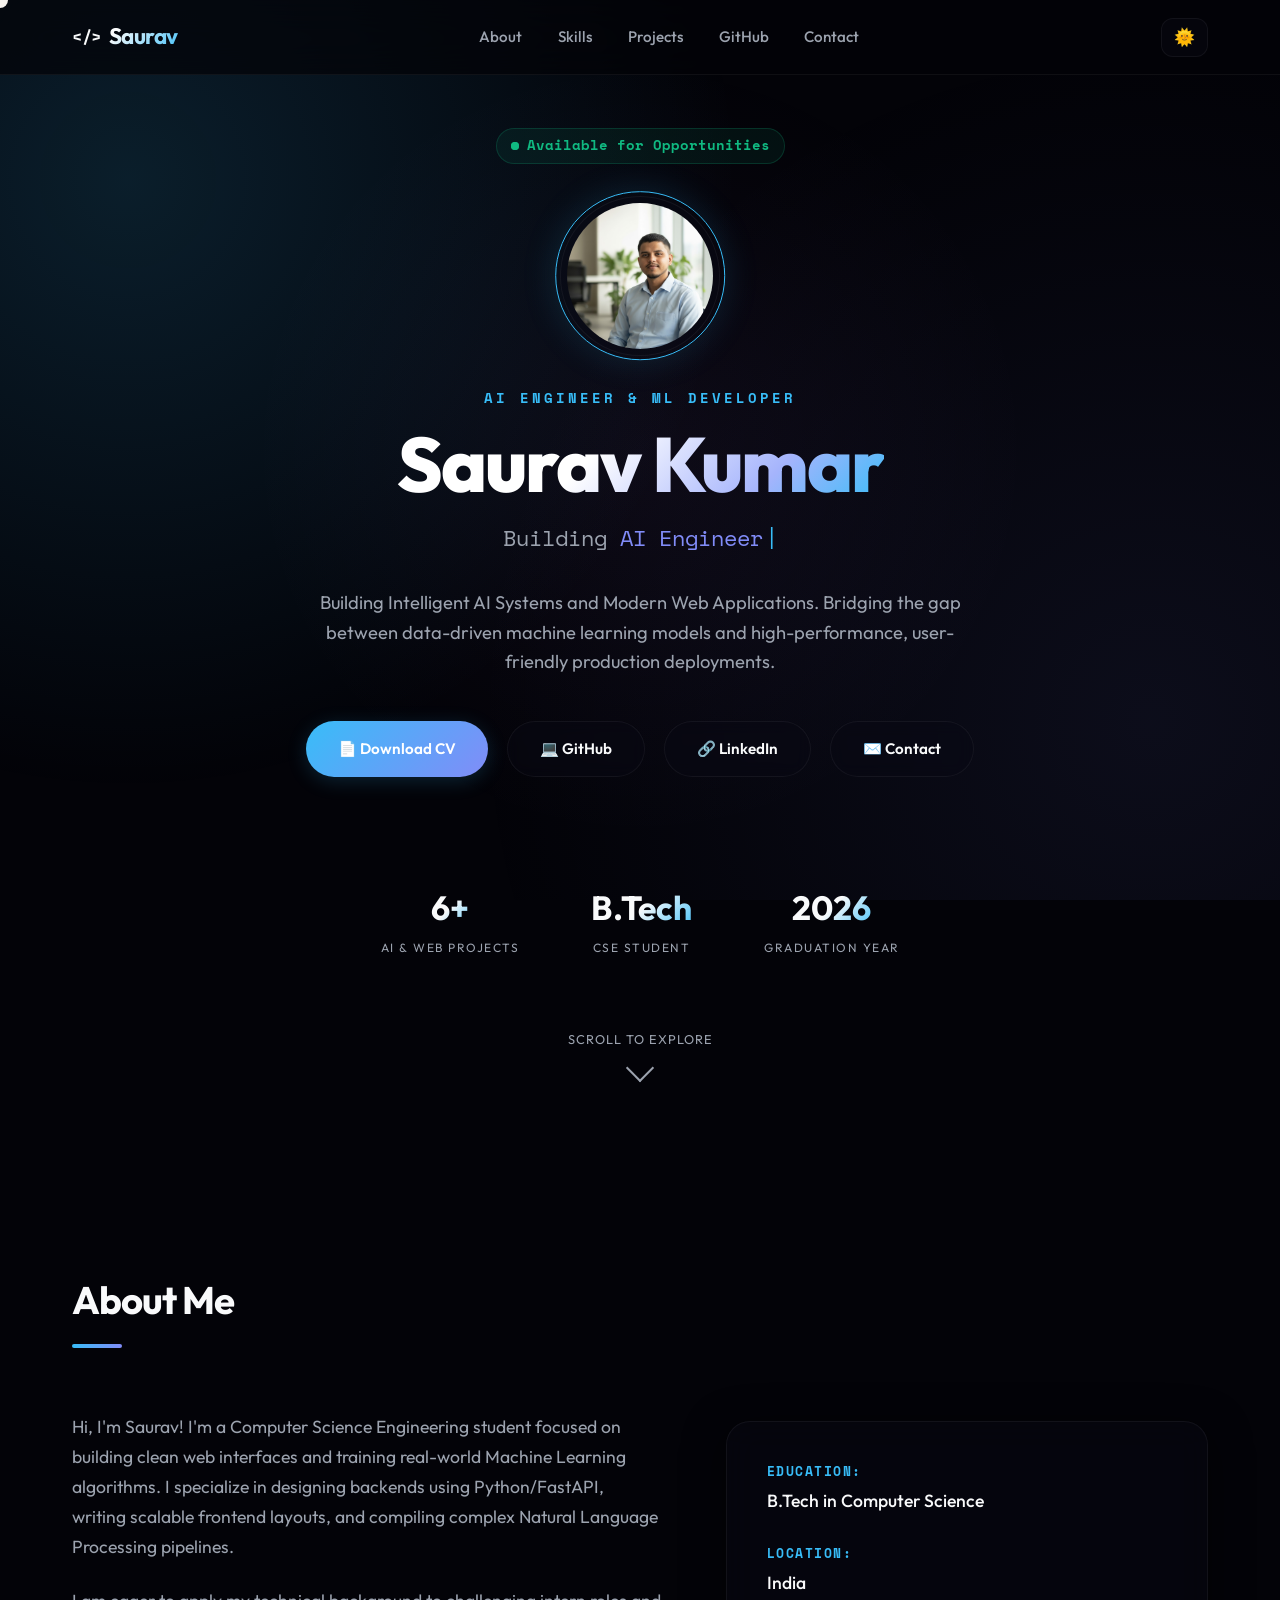
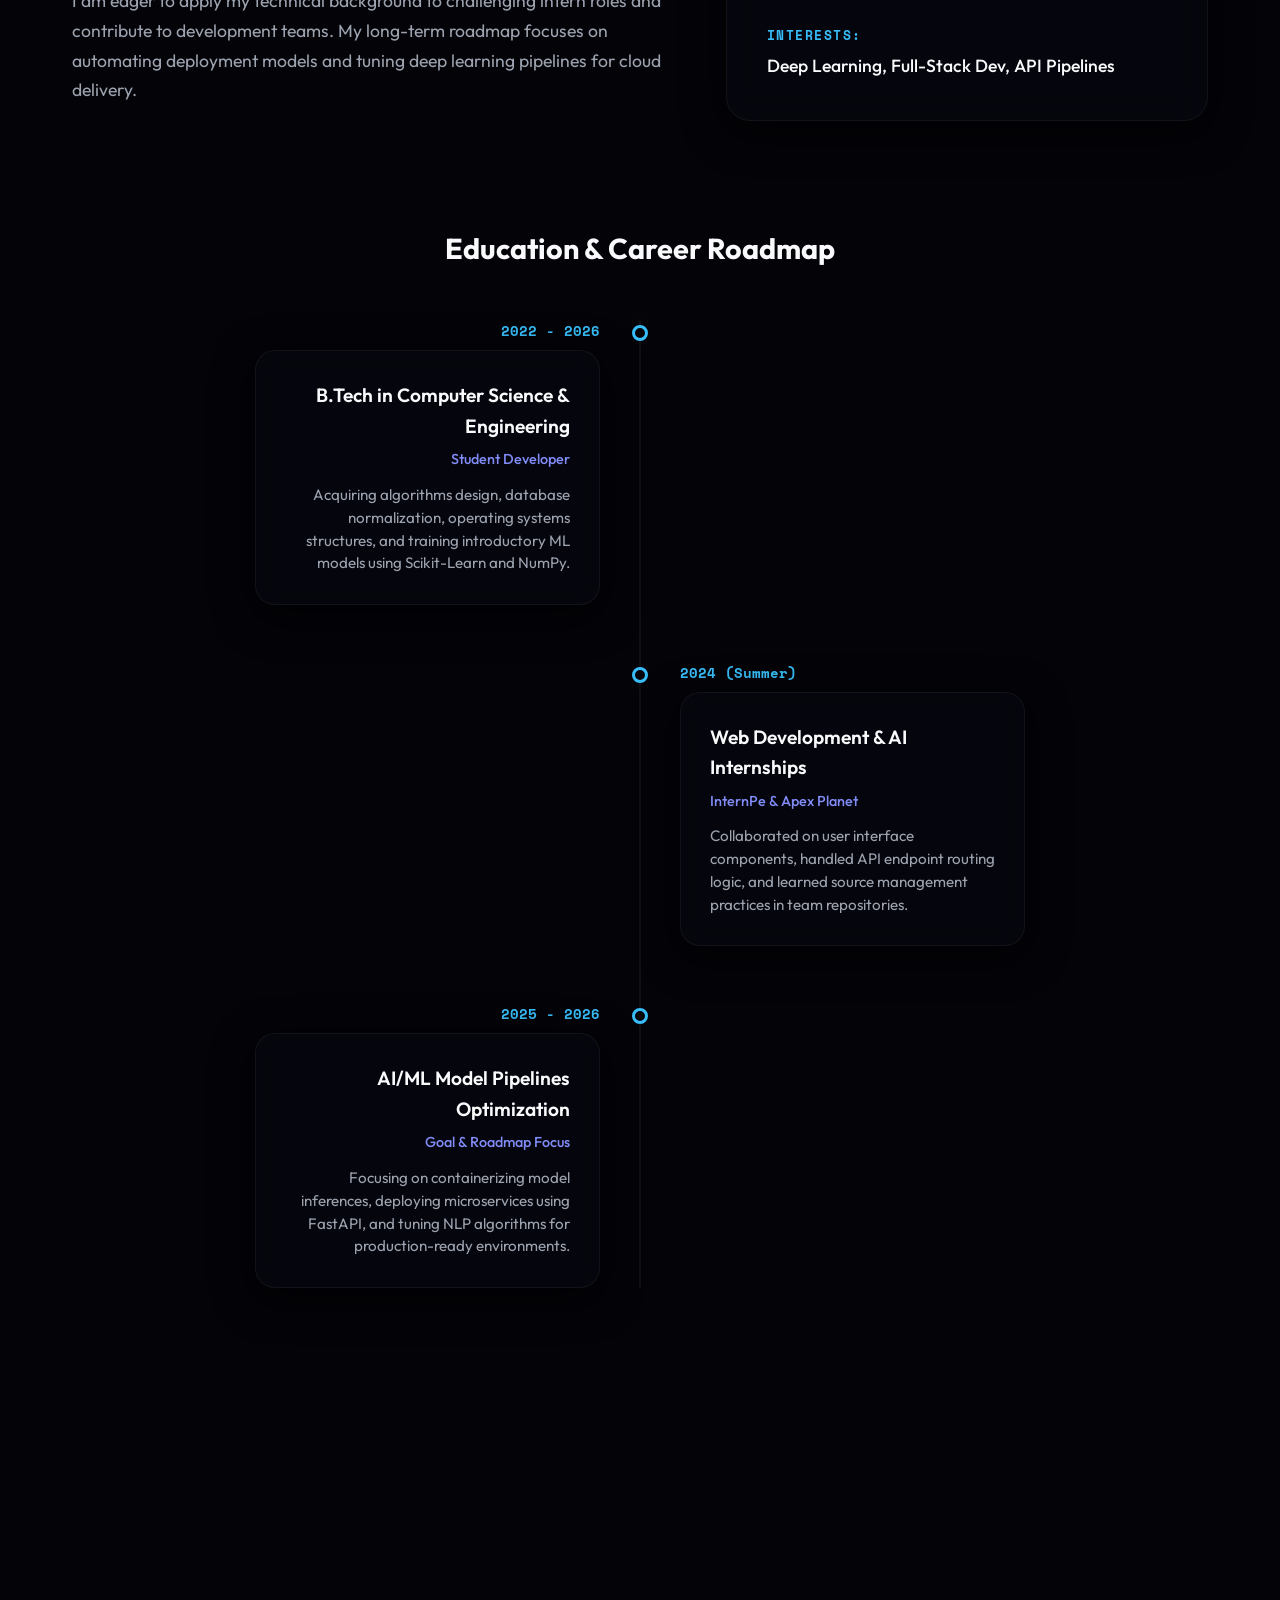
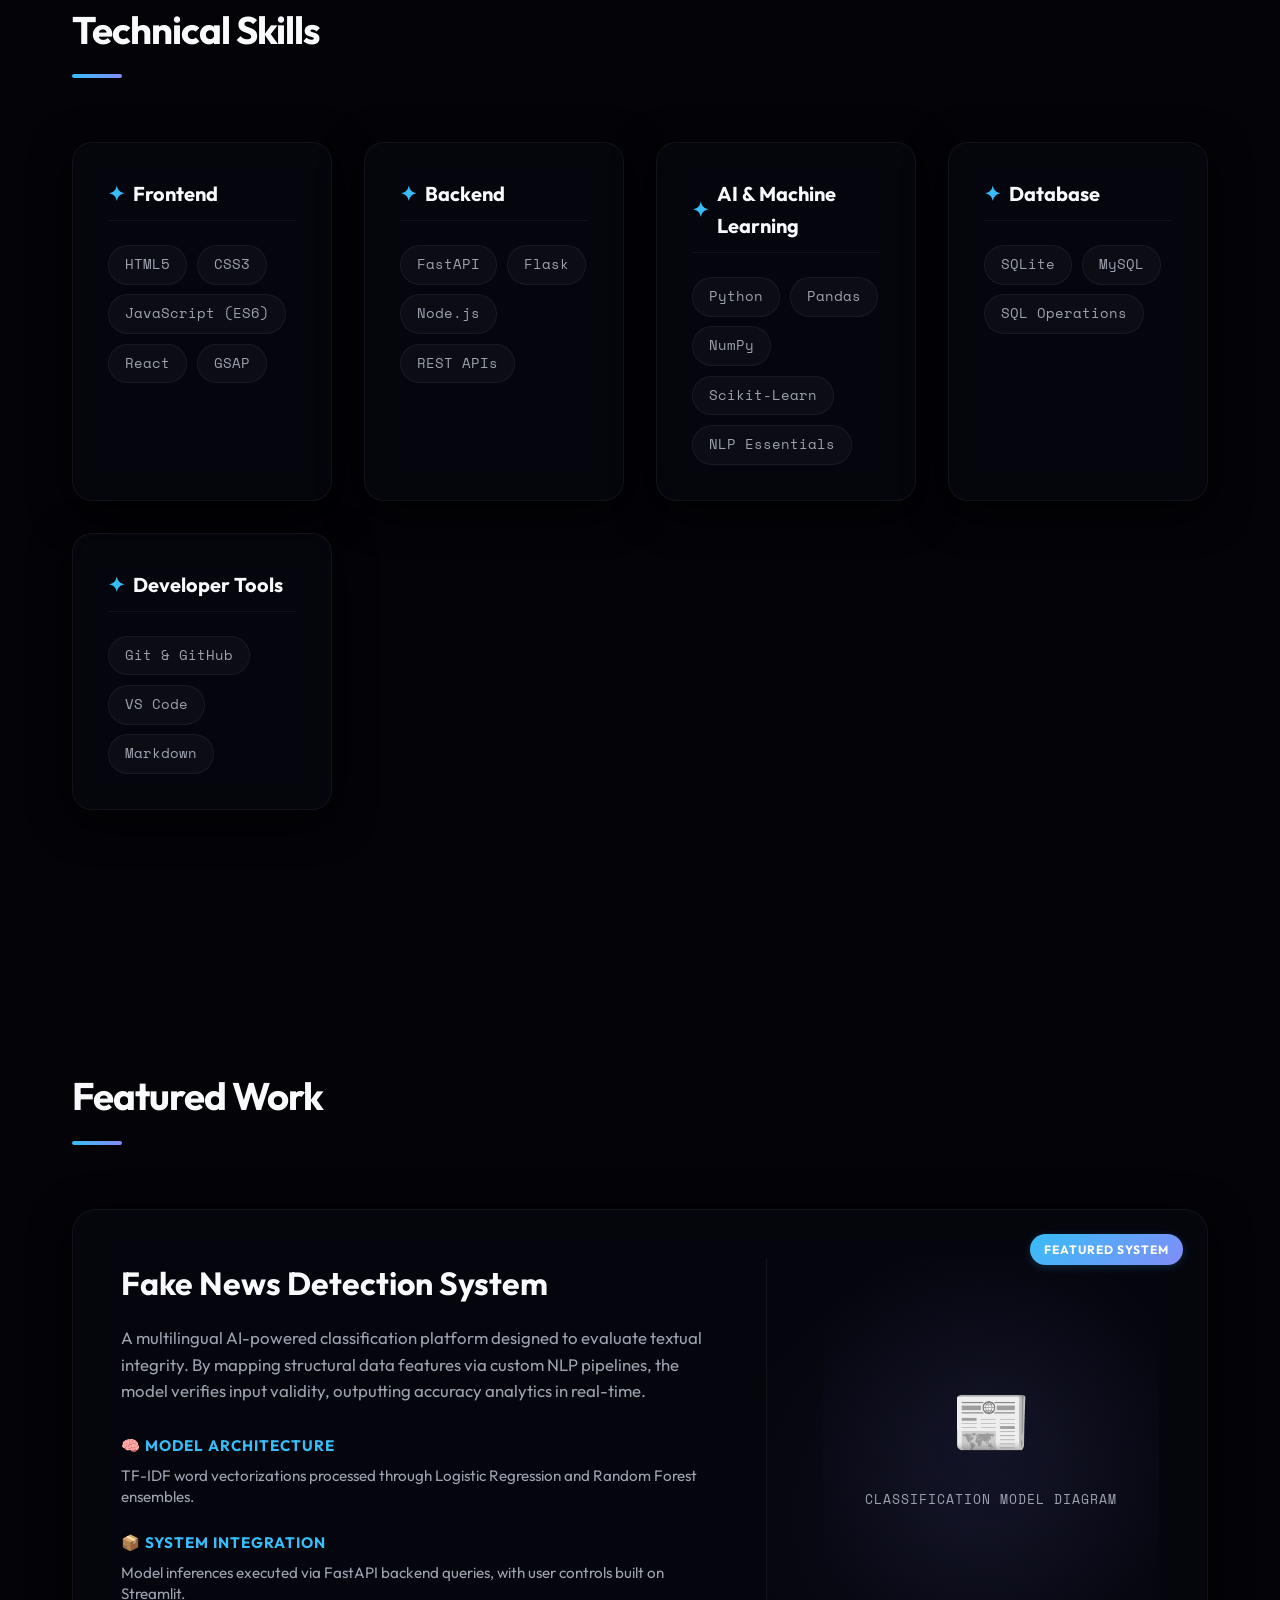
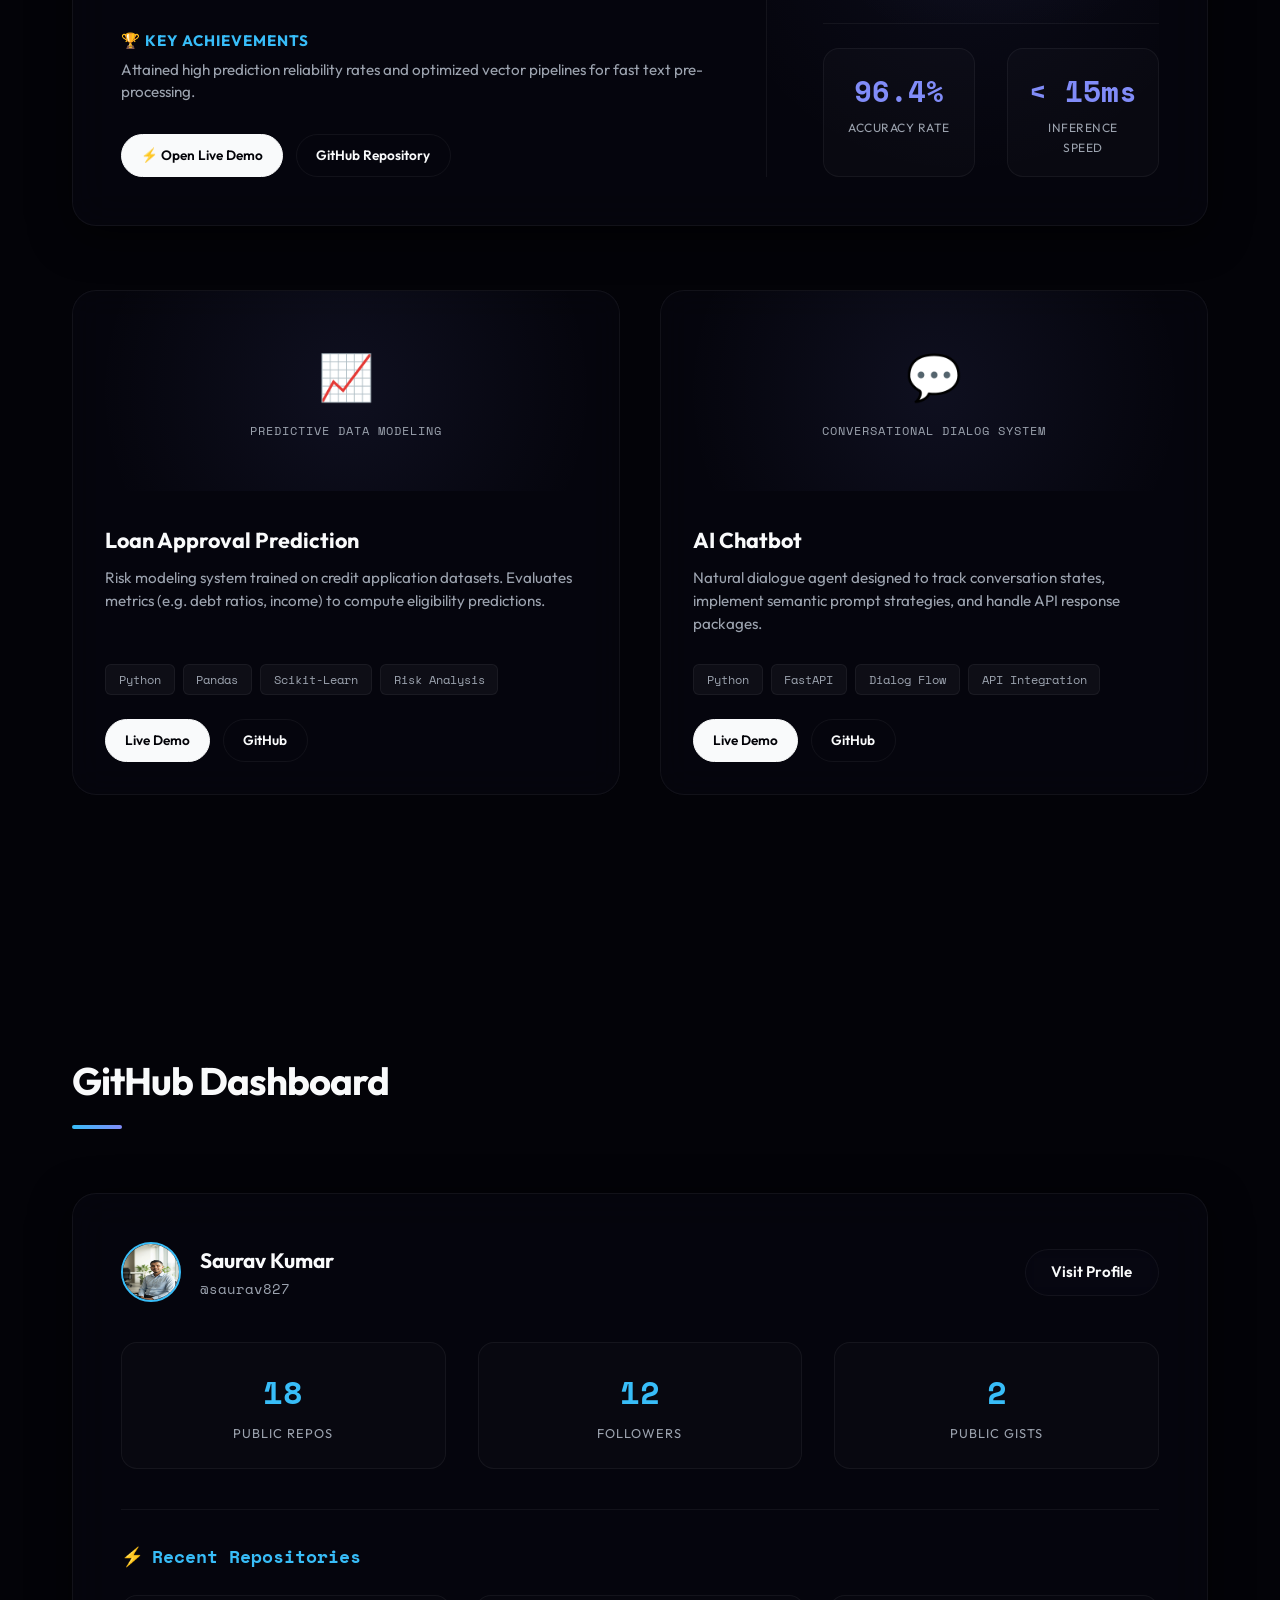
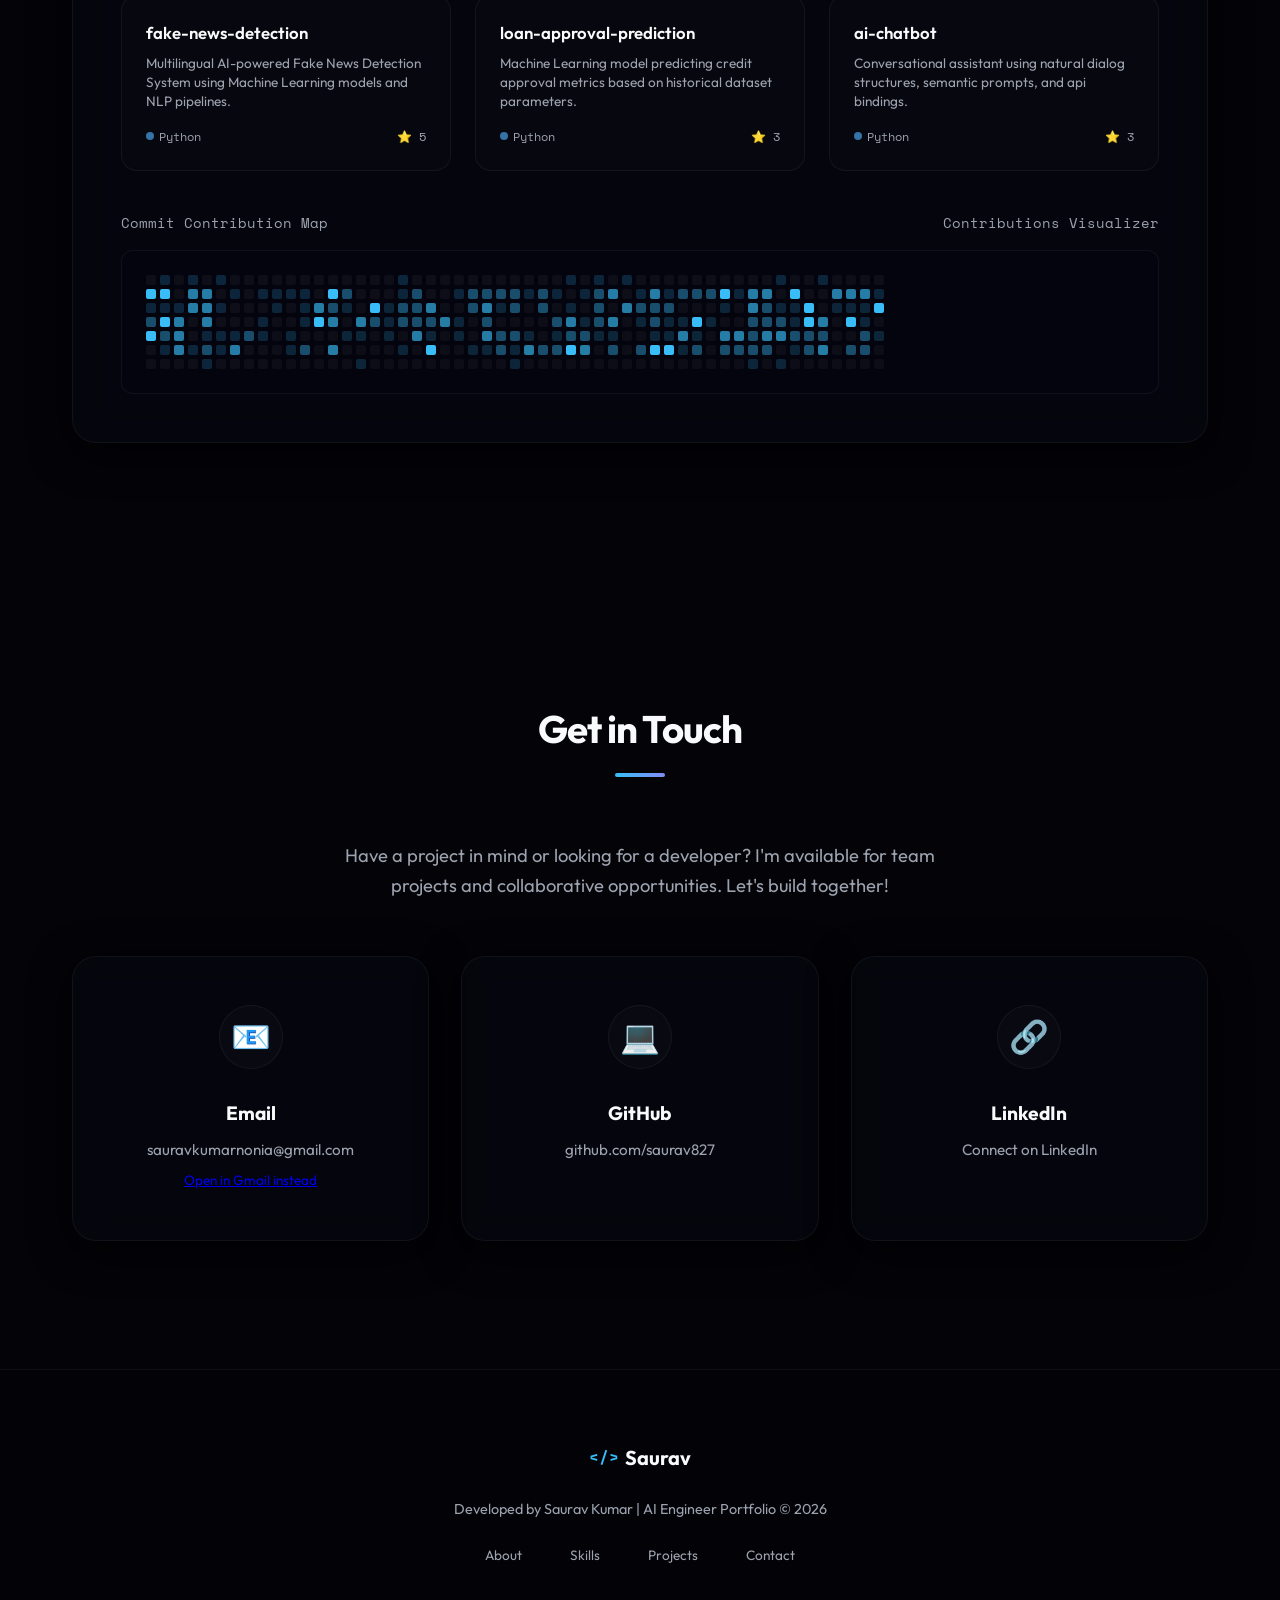
==== index.html @ 17c937e7 "Fix email contact section" ====
<!DOCTYPE html>
<html lang="en">
<head>
  <meta charset="UTF-8">
  <meta name="viewport" content="width=device-width, initial-scale=1.0">
  
  <!-- SEO Meta Tags -->
  <title>Saurav Kumar | AI Engineer & Full Stack Developer</title>
  <meta name="description" content="Portfolio of Saurav Kumar, AI Engineer, Machine Learning Developer, and Full Stack Developer. Discover NLP projects, predictive ML models, and full stack applications.">
  <meta name="keywords" content="Saurav Kumar, AI Engineer, Machine Learning Developer, Full Stack Developer, FastAPI, Python, React, Portfolio">
  <meta name="author" content="Saurav Kumar">
  <link rel="canonical" href="https://github.com/saurav827">

  <!-- Open Graph / Facebook -->
  <meta property="og:type" content="website">
  <meta property="og:url" content="https://github.com/saurav827">
  <meta property="og:title" content="Saurav Kumar | AI Engineer & Full Stack Developer">
  <meta property="og:description" content="Portfolio of Saurav Kumar, showcasing NLP models, predictive ML algorithms, and full stack applications.">
  <meta property="og:image" content="assets/images/profile.jpg">

  <!-- Twitter -->
  <meta property="twitter:card" content="summary_large_image">
  <meta property="twitter:url" content="https://github.com/saurav827">
  <meta property="twitter:title" content="Saurav Kumar | AI Engineer & Full Stack Developer">
  <meta property="twitter:description" content="Portfolio of Saurav Kumar, showcasing NLP models, predictive ML algorithms, and full stack applications.">
  <meta property="twitter:image" content="assets/images/profile.jpg">

  <!-- Favicon -->
  <link rel="icon" type="image/png" href="https://fonts.gstatic.com/s/i/materialiconsoutlined/terminal/v14/24px.svg">

  <!-- Custom Stylesheets -->
  <link rel="stylesheet" href="css/style.css">
  <link rel="stylesheet" href="css/animations.css">
</head>
<body>

  <!-- Background Gradients -->
  <div class="mesh-gradient"></div>
  
  <!-- NAVBAR -->
  <nav class="navbar">
    <div class="nav-container">
      <a href="#" class="logo-link">
        <h2 class="logo">Saurav</h2>
      </a>
      
      <button class="menu-btn" aria-label="Toggle navigation menu">☰</button>
      
      <div class="nav-links">
        <a href="#about" class="nav-link">About</a>
        <a href="#skills" class="nav-link">Skills</a>
        <a href="#projects" class="nav-link">Projects</a>
        <a href="#github" class="nav-link">GitHub</a>
        <a href="#contact" class="nav-link">Contact</a>
      </div>
      
      <div class="nav-right-btn-group">
        <button class="theme-toggle" onclick="toggleTheme()" aria-label="Toggle Theme">🌙</button>
      </div>
    </div>
  </nav>

  <!-- HERO SECTION -->
  <header class="hero">
    <!-- Availability Badge -->
    <div class="availability-badge reveal-el reveal-down">
      <span class="badge-dot"></span> Available for Opportunities
    </div>

    <div class="profile-image-wrapper reveal-el reveal-scale">
      <div class="profile-glow"></div>
      <img src="assets/images/profile.jpg" alt="Saurav Kumar" class="profile-image">
    </div>
    
    <p class="hero-tagline reveal-el reveal-down">AI Engineer & ML Developer</p>
    <h1 class="hero-title reveal-el reveal-up">Saurav Kumar</h1>
    
    <p class="hero-subtitle reveal-el reveal-up delay-100">
      Building <span class="typing-text"></span>
    </p>
    
    <p class="hero-description reveal-el reveal-up delay-200">
      Building Intelligent AI Systems and Modern Web Applications. Bridging the gap between data-driven machine learning models and high-performance, user-friendly production deployments.
    </p>
    
    <div class="hero-buttons reveal-el reveal-up delay-300">
      <a href="./assets/resume/resume.pdf" download class="btn btn-primary">
        <span>📄 Download CV</span>
      </a>
      <a href="https://github.com/saurav827" target="_blank" rel="noopener noreferrer" class="btn btn-secondary">
        <span>💻 GitHub</span>
      </a>
      <a href="https://www.linkedin.com/in/sauravkr9" target="_blank" rel="noopener noreferrer" class="btn btn-secondary">
        <span>🔗 LinkedIn</span>
      </a>
      <a href="#contact" class="btn btn-secondary">
        <span>✉️ Contact</span>
      </a>
    </div>

    <div class="hero-stats reveal-el reveal-up delay-400">
      <div class="stat">
        <span class="stat-number">6+</span>
        <span class="stat-label">AI & Web Projects</span>
      </div>
      <div class="stat">
        <span class="stat-number">B.Tech</span>
        <span class="stat-label">CSE Student</span>
      </div>
      <div class="stat">
        <span class="stat-number">2026</span>
        <span class="stat-label">Graduation Year</span>
      </div>
    </div>

    <div class="scroll-indicator">
      <span>Scroll to explore</span>
      <div class="arrow-down"></div>
    </div>
  </header>

  <!-- ABOUT SECTION -->
  <section id="about">
    <div class="section-header reveal-el reveal-left">
      <h2>About Me</h2>
      <div class="header-accent"></div>
    </div>

    <div class="about-grid">
      <div class="about-text reveal-el reveal-left delay-100">
        <p>
          Hi, I'm Saurav! I'm a Computer Science Engineering student focused on building clean web interfaces and training real-world Machine Learning algorithms. I specialize in designing backends using Python/FastAPI, writing scalable frontend layouts, and compiling complex Natural Language Processing pipelines.
        </p>
        <p>
          I am eager to apply my technical background to challenging intern roles and contribute to development teams. My long-term roadmap focuses on automating deployment models and tuning deep learning pipelines for cloud delivery.
        </p>
      </div>

      <div class="about-info reveal-el reveal-right delay-200">
        <div class="info-item">
          <strong>Education:</strong>
          <span>B.Tech in Computer Science</span>
        </div>
        <div class="info-item">
          <strong>Location:</strong>
          <span>India</span>
        </div>
        <div class="info-item">
          <strong>Interests:</strong>
          <span>Deep Learning, Full-Stack Dev, API Pipelines</span>
        </div>
      </div>
    </div>

    <!-- Education Timeline & Career Roadmap -->
    <div class="about-timeline-section reveal-el reveal-up">
      <h3 class="timeline-title">Education & Career Roadmap</h3>
      <div class="timeline">
        <!-- Timeline Item 1 -->
        <div class="timeline-item">
          <div class="timeline-dot"></div>
          <div class="timeline-date">2022 - 2026</div>
          <div class="timeline-content">
            <h3>B.Tech in Computer Science & Engineering</h3>
            <h4>Student Developer</h4>
            <p>Acquiring algorithms design, database normalization, operating systems structures, and training introductory ML models using Scikit-Learn and NumPy.</p>
          </div>
        </div>

        <!-- Timeline Item 2 -->
        <div class="timeline-item">
          <div class="timeline-dot"></div>
          <div class="timeline-date">2024 (Summer)</div>
          <div class="timeline-content">
            <h3>Web Development & AI Internships</h3>
            <h4>InternPe & Apex Planet</h4>
            <p>Collaborated on user interface components, handled API endpoint routing logic, and learned source management practices in team repositories.</p>
          </div>
        </div>

        <!-- Timeline Item 3 -->
        <div class="timeline-item">
          <div class="timeline-dot"></div>
          <div class="timeline-date">2025 - 2026</div>
          <div class="timeline-content">
            <h3>AI/ML Model Pipelines Optimization</h3>
            <h4>Goal & Roadmap Focus</h4>
            <p>Focusing on containerizing model inferences, deploying microservices using FastAPI, and tuning NLP algorithms for production-ready environments.</p>
          </div>
        </div>
      </div>
    </div>
  </section>

  <!-- SKILLS SECTION -->
  <section id="skills">
    <div class="section-header reveal-el reveal-left">
      <h2>Technical Skills</h2>
      <div class="header-accent"></div>
    </div>

    <div class="skills-container">
      <!-- Frontend Category -->
      <div class="skills-category reveal-el reveal-up">
        <h3>Frontend</h3>
        <div class="skills-tags">
          <span class="skill-tag">HTML5</span>
          <span class="skill-tag">CSS3</span>
          <span class="skill-tag">JavaScript (ES6)</span>
          <span class="skill-tag">React</span>
          <span class="skill-tag">GSAP</span>
        </div>
      </div>

      <!-- Backend Category -->
      <div class="skills-category reveal-el reveal-up delay-100">
        <h3>Backend</h3>
        <div class="skills-tags">
          <span class="skill-tag">FastAPI</span>
          <span class="skill-tag">Flask</span>
          <span class="skill-tag">Node.js</span>
          <span class="skill-tag">REST APIs</span>
        </div>
      </div>

      <!-- AI/ML Category -->
      <div class="skills-category reveal-el reveal-up delay-200">
        <h3>AI & Machine Learning</h3>
        <div class="skills-tags">
          <span class="skill-tag">Python</span>
          <span class="skill-tag">Pandas</span>
          <span class="skill-tag">NumPy</span>
          <span class="skill-tag">Scikit-Learn</span>
          <span class="skill-tag">NLP Essentials</span>
        </div>
      </div>

      <!-- Database Category -->
      <div class="skills-category reveal-el reveal-up delay-300">
        <h3>Database</h3>
        <div class="skills-tags">
          <span class="skill-tag">SQLite</span>
          <span class="skill-tag">MySQL</span>
          <span class="skill-tag">SQL Operations</span>
        </div>
      </div>

      <!-- Tools Category -->
      <div class="skills-category reveal-el reveal-up delay-400">
        <h3>Developer Tools</h3>
        <div class="skills-tags">
          <span class="skill-tag">Git & GitHub</span>
          <span class="skill-tag">VS Code</span>
          <span class="skill-tag">Markdown</span>
        </div>
      </div>
    </div>
  </section>

  <!-- PROJECTS SECTION -->
  <section id="projects">
    <div class="section-header reveal-el reveal-left">
      <h2>Featured Work</h2>
      <div class="header-accent"></div>
    </div>

    <!-- FEATURED PROJECT CARD -->
    <div class="featured-project-card reveal-el reveal-scale">
      <span class="featured-badge">Featured System</span>
      
      <div class="featured-left">
        <h3>Fake News Detection System</h3>
        <p>
          A multilingual AI-powered classification platform designed to evaluate textual integrity. By mapping structural data features via custom NLP pipelines, the model verifies input validity, outputting accuracy analytics in real-time.
        </p>
        
        <div class="featured-details">
          <div class="details-block">
            <h4>🧠 Model Architecture</h4>
            <p>TF-IDF word vectorizations processed through Logistic Regression and Random Forest ensembles.</p>
          </div>
          <div class="details-block">
            <h4>📦 System Integration</h4>
            <p>Model inferences executed via FastAPI backend queries, with user controls built on Streamlit.</p>
          </div>
          <div class="details-block">
            <h4>🏆 Key Achievements</h4>
            <p>Attained high prediction reliability rates and optimized vector pipelines for fast text pre-processing.</p>
          </div>
        </div>

        <div class="project-actions">
          <a href="projects/fake-news-detection/index.html" class="project-btn project-btn-primary">⚡ Open Live Demo</a>
          <a href="https://github.com/saurav827/fake-news-detection" target="_blank" rel="noopener noreferrer" class="project-btn project-btn-secondary">GitHub Repository</a>
        </div>
      </div>

      <div class="featured-right">
        <div class="project-image-fallback" style="width: 100%; border-bottom: 1px solid var(--border-glass); padding-bottom: 2rem;">
          <span style="font-size: 4rem;">📰</span>
          <p style="font-family: var(--font-mono); font-size: 0.8rem; margin-top: 10px;">CLASSIFICATION MODEL DIAGRAM</p>
        </div>
        
        <div class="featured-metrics-row">
          <div class="metric-box">
            <div class="metric-val">96.4%</div>
            <div class="metric-lbl">Accuracy Rate</div>
          </div>
          <div class="metric-box">
            <div class="metric-val">&lt; 15ms</div>
            <div class="metric-lbl">Inference Speed</div>
          </div>
        </div>
      </div>
    </div>

    <!-- OTHER PROJECTS GRID -->
    <div class="projects-grid">
      <!-- Project 1: Loan Approval Prediction -->
      <div class="project-card reveal-el reveal-up">
        <div class="project-image">
          <div class="project-image-fallback">
            <span>📈</span>
            <p>PREDICTIVE DATA MODELING</p>
          </div>
          <div class="project-overlay">
            <a href="projects/loan-approval/index.html" class="project-btn project-btn-primary">Open Calculator</a>
          </div>
        </div>
        <div class="project-content">
          <h3>Loan Approval Prediction</h3>
          <p>Risk modeling system trained on credit application datasets. Evaluates metrics (e.g. debt ratios, income) to compute eligibility predictions.</p>
          <div class="project-tags">
            <span class="tag">Python</span>
            <span class="tag">Pandas</span>
            <span class="tag">Scikit-Learn</span>
            <span class="tag">Risk Analysis</span>
          </div>
          <div class="project-actions">
            <a href="projects/loan-approval/index.html" class="project-btn project-btn-primary">Live Demo</a>
            <a href="https://github.com/saurav827" target="_blank" rel="noopener noreferrer" class="project-btn project-btn-secondary">GitHub</a>
          </div>
        </div>
      </div>

      <!-- Project 2: AI Chatbot -->
      <div class="project-card reveal-el reveal-up delay-100">
        <div class="project-image">
          <div class="project-image-fallback">
            <span>💬</span>
            <p>CONVERSATIONAL DIALOG SYSTEM</p>
          </div>
          <div class="project-overlay">
            <a href="projects/ai-chatbot/index.html" class="project-btn project-btn-primary">Open Simulation</a>
          </div>
        </div>
        <div class="project-content">
          <h3>AI Chatbot</h3>
          <p>Natural dialogue agent designed to track conversation states, implement semantic prompt strategies, and handle API response packages.</p>
          <div class="project-tags">
            <span class="tag">Python</span>
            <span class="tag">FastAPI</span>
            <span class="tag">Dialog Flow</span>
            <span class="tag">API Integration</span>
          </div>
          <div class="project-actions">
            <a href="projects/ai-chatbot/index.html" class="project-btn project-btn-primary">Live Demo</a>
            <a href="https://github.com/saurav827" target="_blank" rel="noopener noreferrer" class="project-btn project-btn-secondary">GitHub</a>
          </div>
        </div>
      </div>
    </div>
  </section>

  <!-- GITHUB SECTION -->
  <section id="github">
    <div class="section-header reveal-el reveal-left">
      <h2>GitHub Dashboard</h2>
      <div class="header-accent"></div>
    </div>

    <div class="github-card reveal-el reveal-scale">
      <div class="github-header">
        <div class="github-profile-info">
          <img id="github-avatar" src="assets/images/profile.jpg" alt="Saurav Kumar" class="github-avatar">
          <div class="github-profile-text">
            <h3 id="github-name">Saurav Kumar</h3>
            <p>@saurav827</p>
          </div>
        </div>
        <a href="https://github.com/saurav827" target="_blank" rel="noopener noreferrer" class="btn btn-secondary" style="padding: 0.65rem 1.6rem;">Visit Profile</a>
      </div>

      <div class="github-stats-row">
        <div class="github-stat-card">
          <div id="github-repos" class="github-stat-value">--</div>
          <div class="github-stat-label">Public Repos</div>
        </div>
        <div class="github-stat-card">
          <div id="github-followers" class="github-stat-value">--</div>
          <div class="github-stat-label">Followers</div>
        </div>
        <div class="github-stat-card">
          <div id="github-gists" class="github-stat-value">--</div>
          <div class="github-stat-label">Public Gists</div>
        </div>
      </div>

      <!-- Recent Repos Segment -->
      <div class="github-recent-repos">
        <h4 class="github-recent-title">Recent Repositories</h4>
        
        <!-- Skeleton Loaders (Phase 4 loading indicator) -->
        <div id="github-repos-loader" class="recent-repos-grid">
          <div class="skeleton-card skeleton">
            <div class="skeleton-title skeleton" style="width: 50%; margin: 1.5rem 0 0.5rem 1.5rem;"></div>
            <div class="skeleton-text skeleton" style="width: 80%; margin: 0.8rem 0 0.5rem 1.5rem;"></div>
            <div class="skeleton-text skeleton" style="width: 60%; margin: 0.5rem 0 0.5rem 1.5rem;"></div>
          </div>
          <div class="skeleton-card skeleton">
            <div class="skeleton-title skeleton" style="width: 50%; margin: 1.5rem 0 0.5rem 1.5rem;"></div>
            <div class="skeleton-text skeleton" style="width: 80%; margin: 0.8rem 0 0.5rem 1.5rem;"></div>
            <div class="skeleton-text skeleton" style="width: 60%; margin: 0.5rem 0 0.5rem 1.5rem;"></div>
          </div>
          <div class="skeleton-card skeleton">
            <div class="skeleton-title skeleton" style="width: 50%; margin: 1.5rem 0 0.5rem 1.5rem;"></div>
            <div class="skeleton-text skeleton" style="width: 80%; margin: 0.8rem 0 0.5rem 1.5rem;"></div>
            <div class="skeleton-text skeleton" style="width: 60%; margin: 0.5rem 0 0.5rem 1.5rem;"></div>
          </div>
          <div class="skeleton-card skeleton">
            <div class="skeleton-title skeleton" style="width: 50%; margin: 1.5rem 0 0.5rem 1.5rem;"></div>
            <div class="skeleton-text skeleton" style="width: 80%; margin: 0.8rem 0 0.5rem 1.5rem;"></div>
            <div class="skeleton-text skeleton" style="width: 60%; margin: 0.5rem 0 0.5rem 1.5rem;"></div>
          </div>
        </div>

        <!-- Rendered Repository List -->
        <div id="recent-repos-list" class="recent-repos-grid"></div>
      </div>

      <div class="github-graph-container">
        <div class="github-graph-header">
          <span>Commit Contribution Map</span>
          <span>Contributions Visualizer</span>
        </div>
        <div id="github-graph" class="github-contrib-graph">
          <!-- Procedurally populated -->
        </div>
      </div>
    </div>
  </section>

  <!-- CONTACT SECTION -->
  <section id="contact">
    <div class="section-header reveal-el reveal-left" style="text-align: center;">
      <h2 style="display: inline-block;">Get in Touch</h2>
      <div class="header-accent" style="margin: 0.8rem auto 0;"></div>
    </div>

    <p class="contact-intro reveal-el reveal-up">
      Have a project in mind or looking for a developer? I'm available for team projects and collaborative opportunities. Let's build together!
    </p>

    <div class="contact-grid">
      <!-- Email Card -->
      <a href="mailto:sauravkumarnonia@gmail.com?subject=Portfolio%20Contact" class="contact-card reveal-el reveal-up">
        <div class="contact-icon">📧</div>
        <h3>Email</h3>
        <p>sauravkumarnonia@gmail.com</p>
        <span class="gmail-fallback" style="font-size: 0.85rem; display: block; margin-top: 0.5rem; text-decoration: underline;" onclick="event.preventDefault(); window.open('https://mail.google.com/mail/?view=cm&fs=1&to=sauravkumarnonia@gmail.com&su=Portfolio%20Contact', '_blank');">Open in Gmail instead</span>
      </a>

      <!-- GitHub Card -->
      <a href="https://github.com/saurav827" target="_blank" rel="noopener noreferrer" class="contact-card reveal-el reveal-up delay-100">
        <div class="contact-icon">💻</div>
        <h3>GitHub</h3>
        <p>github.com/saurav827</p>
      </a>

      <!-- LinkedIn Card -->
      <a href="https://www.linkedin.com/in/sauravkr9" target="_blank" rel="noopener noreferrer" class="contact-card reveal-el reveal-up delay-200">
        <div class="contact-icon">🔗</div>
        <h3>LinkedIn</h3>
        <p>Connect on LinkedIn</p>
      </a>
    </div>
  </section>

  <!-- FOOTER -->
  <footer class="footer">
    <div class="footer-content">
      <a href="#" class="footer-logo">Saurav</a>
      <p class="footer-text">Developed by Saurav Kumar | AI Engineer Portfolio © 2026</p>
      <div class="footer-links">
        <a href="#about">About</a>
        <a href="#skills">Skills</a>
        <a href="#projects">Projects</a>
        <a href="#contact">Contact</a>
      </div>
    </div>
  </footer>

  <!-- Loader overlay -->
  <div id="loader">
    <div class="spinner"></div>
  </div>

  <!-- Scripts -->
  <script src="js/main.js" defer></script>
  <script src="js/animations.js" defer></script>
  <script src="js/github.js" defer></script>
</body>
</html>
---- css/style.css ----
@import url('https://fonts.googleapis.com/css2?family=Space+Mono:wght@400;700&family=Outfit:wght@300;400;500;600;700&display=swap');

:root {
  /* Premium Dark Theme variables (Vercel/Linear inspired) */
  --bg-dark: #000002;
  --bg-body: #030308;
  --bg-card: rgba(10, 10, 20, 0.45);
  --bg-nav: rgba(3, 3, 8, 0.7);
  --primary: #38bdf8;
  --secondary: #818cf8;
  --accent-purple: #c084fc;
  --accent-pink: #f472b6;
  --accent-glow: rgba(56, 189, 248, 0.15);
  --text-main: #f9fafb;
  --text-muted: #9ca3af;
  --border-glass: rgba(255, 255, 255, 0.05);
  --border-glass-hover: rgba(255, 255, 255, 0.12);
  --shadow-premium: 0 10px 40px rgba(0, 0, 0, 0.6);
  --shadow-inset: inset 0 1px 2px rgba(255, 255, 255, 0.05);
  
  --font-main: 'Outfit', sans-serif;
  --font-mono: 'Space Mono', monospace;
  --transition: all 0.3s cubic-bezier(0.16, 1, 0.3, 1);
}

/* Light Theme variables (Stripe/GitHub inspired) */
body[data-theme="light"] {
  --bg-dark: #f8fafc;
  --bg-body: #ffffff;
  --bg-card: rgba(255, 255, 255, 0.8);
  --bg-nav: rgba(255, 255, 255, 0.8);
  --primary: #0284c7;
  --secondary: #4f46e5;
  --accent-purple: #7c3aed;
  --accent-pink: #db2777;
  --accent-glow: rgba(2, 132, 199, 0.08);
  --text-main: #0f172a;
  --text-muted: #475569;
  --border-glass: rgba(0, 0, 0, 0.06);
  --border-glass-hover: rgba(0, 0, 0, 0.12);
  --shadow-premium: 0 8px 30px rgba(0, 0, 0, 0.04);
  --shadow-inset: inset 0 1px 0 rgba(255, 255, 255, 0.6);
}

* {
  margin: 0;
  padding: 0;
  box-sizing: border-box;
}

html {
  scroll-behavior: smooth;
}

body {
  background-color: var(--bg-body);
  color: var(--text-main);
  font-family: var(--font-main);
  overflow-x: hidden;
  line-height: 1.6;
  transition: background-color 0.4s ease, color 0.4s ease;
}

/* BACKGROUNDS */
.mesh-gradient {
  position: fixed;
  top: 0;
  left: 0;
  width: 100%;
  height: 100%;
  z-index: -1;
  background: 
    radial-gradient(circle at 10% 20%, var(--accent-glow) 0%, transparent 45%),
    radial-gradient(circle at 90% 80%, rgba(129, 140, 248, 0.08) 0%, transparent 50%),
    radial-gradient(circle at 50% 50%, rgba(192, 132, 252, 0.05) 0%, transparent 50%);
  pointer-events: none;
}

/* NAVBAR */
.navbar {
  position: fixed;
  top: 0;
  width: 100%;
  padding: 1.1rem 0;
  z-index: 1000;
  background: var(--bg-nav);
  backdrop-filter: blur(20px);
  -webkit-backdrop-filter: blur(20px);
  border-bottom: 1px solid var(--border-glass);
  transition: background 0.3s, border 0.3s;
}

.nav-container {
  max-width: 1200px;
  margin: 0 auto;
  display: flex;
  justify-content: space-between;
  align-items: center;
  padding: 0 2rem;
}

.logo-link {
  text-decoration: none;
}

.logo {
  font-size: 1.4rem;
  font-weight: 700;
  letter-spacing: -0.5px;
  background: linear-gradient(135deg, var(--text-main) 40%, var(--primary) 100%);
  -webkit-background-clip: text;
  background-clip: text;
  -webkit-text-fill-color: transparent;
  display: flex;
  align-items: center;
  gap: 8px;
}

.logo::before {
  content: '</>';
  font-family: var(--font-mono);
  font-size: 1.05rem;
  color: var(--primary);
  font-weight: 700;
}

.nav-links {
  display: flex;
  gap: 2.2rem;
  align-items: center;
}

.nav-link {
  text-decoration: none;
  color: var(--text-muted);
  font-size: 0.95rem;
  font-weight: 500;
  transition: var(--transition);
  position: relative;
  padding: 4px 0;
}

.nav-link::after {
  content: '';
  position: absolute;
  bottom: 0;
  left: 0;
  width: 0;
  height: 2px;
  background: var(--primary);
  transition: var(--transition);
}

.nav-link:hover {
  color: var(--text-main);
}

.nav-link:hover::after {
  width: 100%;
}

.nav-right-btn-group {
  display: flex;
  align-items: center;
  gap: 1.2rem;
}

.theme-toggle {
  background: var(--bg-card);
  border: 1px solid var(--border-glass);
  color: var(--text-main);
  cursor: pointer;
  font-size: 1.05rem;
  padding: 8px 12px;
  border-radius: 12px;
  transition: var(--transition);
}

.theme-toggle:hover {
  transform: scale(1.05);
  border-color: var(--primary);
  box-shadow: 0 0 15px rgba(56, 189, 248, 0.2);
}

.menu-btn {
  display: none;
  background: none;
  border: none;
  color: var(--text-main);
  font-size: 1.8rem;
  cursor: pointer;
}

/* HERO SECTION */
.hero {
  min-height: 100vh;
  display: flex;
  flex-direction: column;
  justify-content: center;
  align-items: center;
  text-align: center;
  padding: 8rem 2rem 4rem;
  position: relative;
}

/* Glowing Availability Badge */
.availability-badge {
  display: inline-flex;
  align-items: center;
  gap: 8px;
  background: rgba(16, 185, 129, 0.08);
  border: 1px solid rgba(16, 185, 129, 0.2);
  color: #10b981;
  padding: 6px 14px;
  border-radius: 50px;
  font-size: 0.85rem;
  font-weight: 600;
  margin-bottom: 2rem;
  font-family: var(--font-mono);
}

.badge-dot {
  width: 8px;
  height: 8px;
  background-color: #10b981;
  border-radius: 50%;
  position: relative;
}

.badge-dot::after {
  content: '';
  position: absolute;
  top: 0;
  left: 0;
  width: 100%;
  height: 100%;
  border-radius: 50%;
  background-color: #10b981;
  animation: ping 1.5s cubic-bezier(0, 0, 0.2, 1) infinite;
}

@keyframes ping {
  75%, 100% {
    transform: scale(2.5);
    opacity: 0;
  }
}

.profile-image-wrapper {
  position: relative;
  width: 160px;
  height: 160px;
  margin-bottom: 2rem;
}

.profile-image {
  width: 100%;
  height: 100%;
  border-radius: 50%;
  object-fit: cover;
  border: 1px solid var(--border-glass);
  padding: 6px;
  background: var(--bg-card);
  position: relative;
  z-index: 2;
}

.profile-glow {
  position: absolute;
  top: 50%;
  left: 50%;
  transform: translate(-50%, -50%);
  width: 106%;
  height: 106%;
  border-radius: 50%;
  border: 1px solid var(--primary);
  box-shadow: 0 0 35px var(--accent-glow);
  animation: pulse-glow 3s infinite ease-in-out;
  z-index: 1;
}

@keyframes pulse-glow {
  0%, 100% { opacity: 0.6; transform: translate(-50%, -50%) scale(1); }
  50% { opacity: 1; transform: translate(-50%, -50%) scale(1.03); border-color: var(--secondary); }
}

.hero-tagline {
  font-size: 0.85rem;
  text-transform: uppercase;
  letter-spacing: 3px;
  color: var(--primary);
  margin-bottom: 0.8rem;
  font-family: var(--font-mono);
  font-weight: 700;
}

.hero-title {
  font-size: clamp(2.8rem, 8vw, 4.8rem);
  font-weight: 800;
  letter-spacing: -2px;
  margin-bottom: 0.8rem;
  line-height: 1.1;
  background: linear-gradient(135deg, #ffffff 40%, #a5b4fc 75%, var(--primary) 100%);
  -webkit-background-clip: text;
  background-clip: text;
  -webkit-text-fill-color: transparent;
}

body[data-theme="light"] .hero-title {
  background: linear-gradient(135deg, #0f172a 40%, #4338ca 75%, var(--primary) 100%);
  -webkit-background-clip: text;
  background-clip: text;
  -webkit-text-fill-color: transparent;
}

.hero-subtitle {
  font-family: var(--font-mono);
  font-size: clamp(1.1rem, 3vw, 1.4rem);
  color: var(--text-muted);
  margin-bottom: 2.2rem;
  height: 1.5em;
  font-weight: 500;
}

.typing-text {
  color: var(--secondary);
}

.typing-text::after {
  content: '|';
  animation: blink 0.8s infinite;
  margin-left: 2px;
  color: var(--primary);
}

@keyframes blink {
  0%, 100% { opacity: 1; }
  50% { opacity: 0; }
}

.hero-description {
  max-width: 660px;
  font-size: 1.15rem;
  color: var(--text-muted);
  margin-bottom: 2.8rem;
  font-weight: 400;
}

.hero-buttons {
  display: flex;
  gap: 1.2rem;
  margin-bottom: 4.5rem;
  flex-wrap: wrap;
  justify-content: center;
}

.btn {
  padding: 0.9rem 2rem;
  border-radius: 50px;
  text-decoration: none;
  font-weight: 600;
  font-size: 0.95rem;
  transition: var(--transition);
  cursor: pointer;
  display: inline-flex;
  align-items: center;
  gap: 8px;
}

.btn-primary {
  background: linear-gradient(135deg, var(--primary) 0%, var(--secondary) 100%);
  color: #ffffff;
  border: none;
  box-shadow: 0 4px 20px rgba(56, 189, 248, 0.18);
}

.btn-primary:hover {
  transform: translateY(-2px);
  box-shadow: 0 6px 25px rgba(56, 189, 248, 0.3);
}

.btn-secondary {
  background: var(--bg-card);
  color: var(--text-main);
  border: 1px solid var(--border-glass);
  backdrop-filter: blur(8px);
}

.btn-secondary:hover {
  background: var(--border-glass-hover);
  border-color: var(--primary);
  transform: translateY(-2px);
}

.hero-stats {
  display: flex;
  gap: 4.5rem;
  margin-top: 2rem;
  margin-bottom: 1rem;
}

.stat {
  display: flex;
  flex-direction: column;
  align-items: center;
}

.stat-number {
  font-size: 2.1rem;
  font-weight: 700;
  color: var(--text-main);
  background: linear-gradient(135deg, var(--text-main) 50%, var(--primary) 100%);
  -webkit-background-clip: text;
  background-clip: text;
  -webkit-text-fill-color: transparent;
}

.stat-label {
  font-size: 0.75rem;
  color: var(--text-muted);
  text-transform: uppercase;
  letter-spacing: 1.5px;
  margin-top: 4px;
}

.scroll-indicator {
  margin-top: auto;
  padding-top: 3.5rem;
  display: flex;
  flex-direction: column;
  align-items: center;
  gap: 8px;
  color: var(--text-muted);
  font-size: 0.8rem;
  text-transform: uppercase;
  letter-spacing: 1px;
}

.arrow-down {
  width: 20px;
  height: 20px;
  border-bottom: 2px solid var(--text-muted);
  border-right: 2px solid var(--text-muted);
  transform: rotate(45deg);
  animation: bounce-arrow 2s infinite;
}

@keyframes bounce-arrow {
  0%, 20%, 50%, 80%, 100% { transform: translateY(0) rotate(45deg); }
  40% { transform: translateY(-8px) rotate(45deg); }
  60% { transform: translateY(-4px) rotate(45deg); }
}

/* SECTIONS COMMON */
section {
  padding: 8rem 2rem;
  max-width: 1200px;
  margin: 0 auto;
}

.section-header {
  margin-bottom: 4rem;
  position: relative;
}

.section-header h2 {
  font-size: 2.4rem;
  font-weight: 700;
  letter-spacing: -1px;
  color: var(--text-main);
}

.header-accent {
  width: 50px;
  height: 4px;
  background: linear-gradient(to right, var(--primary), var(--secondary));
  margin-top: 0.8rem;
  border-radius: 2px;
}

/* ABOUT SECTION */
.about-grid {
  display: grid;
  grid-template-columns: 1.1fr 0.9fr;
  gap: 4rem;
  align-items: center;
}

.about-text p {
  margin-bottom: 1.5rem;
  color: var(--text-muted);
  font-size: 1.1rem;
  line-height: 1.7;
}

.about-info {
  background: var(--bg-card);
  padding: 2.5rem;
  border-radius: 24px;
  border: 1px solid var(--border-glass);
  backdrop-filter: blur(16px);
  -webkit-backdrop-filter: blur(16px);
  display: flex;
  flex-direction: column;
  gap: 1.8rem;
  box-shadow: var(--shadow-premium);
}

.info-item {
  display: flex;
  flex-direction: column;
  gap: 0.3rem;
}

.info-item strong {
  font-size: 0.8rem;
  text-transform: uppercase;
  letter-spacing: 1.5px;
  color: var(--primary);
  font-family: var(--font-mono);
}

.info-item span {
  font-size: 1.1rem;
  color: var(--text-main);
  font-weight: 500;
}

/* EDUCATION TIMELINE & ROADMAP */
.about-timeline-section {
  margin-top: 6rem;
}

.timeline-title {
  text-align: center;
  font-size: 1.8rem;
  margin-bottom: 3rem;
  font-weight: 700;
}

.timeline {
  position: relative;
  max-width: 850px;
  margin: 0 auto;
}

.timeline::before {
  content: '';
  position: absolute;
  left: 50%;
  top: 0;
  bottom: 0;
  width: 2px;
  background: var(--border-glass);
  transform: translateX(-50%);
}

.timeline-item {
  position: relative;
  margin-bottom: 3.5rem;
  width: 50%;
  padding: 0 2.5rem;
}

.timeline-item:nth-child(odd) {
  left: 0;
  text-align: right;
}

.timeline-item:nth-child(even) {
  left: 50%;
  text-align: left;
}

.timeline-dot {
  position: absolute;
  top: 6px;
  width: 16px;
  height: 16px;
  border-radius: 50%;
  background: var(--bg-body);
  border: 3px solid var(--primary);
  z-index: 10;
}

.timeline-item:nth-child(odd) .timeline-dot {
  right: -8px;
}

.timeline-item:nth-child(even) .timeline-dot {
  left: -8px;
}

.timeline-date {
  font-family: var(--font-mono);
  font-size: 0.9rem;
  color: var(--primary);
  font-weight: 700;
  margin-bottom: 0.5rem;
}

.timeline-content {
  background: var(--bg-card);
  border: 1px solid var(--border-glass);
  padding: 1.8rem;
  border-radius: 20px;
  backdrop-filter: blur(12px);
  -webkit-backdrop-filter: blur(12px);
  box-shadow: var(--shadow-premium);
  transition: var(--transition);
}

.timeline-content:hover {
  border-color: var(--secondary);
  transform: translateY(-3px);
  box-shadow: 0 10px 25px rgba(129, 140, 248, 0.08);
}

.timeline-content h3 {
  font-size: 1.2rem;
  color: var(--text-main);
  margin-bottom: 0.4rem;
  font-weight: 600;
}

.timeline-content h4 {
  font-size: 0.9rem;
  color: var(--secondary);
  margin-bottom: 0.8rem;
  font-weight: 500;
}

.timeline-content p {
  font-size: 0.95rem;
  color: var(--text-muted);
  line-height: 1.5;
}

/* SKILLS SECTION */
.skills-container {
  display: grid;
  grid-template-columns: repeat(auto-fit, minmax(220px, 1fr));
  gap: 2rem;
}

.skills-category {
  background: var(--bg-card);
  border: 1px solid var(--border-glass);
  border-radius: 20px;
  padding: 2.2rem;
  backdrop-filter: blur(16px);
  -webkit-backdrop-filter: blur(16px);
  box-shadow: var(--shadow-premium);
  transition: var(--transition);
}

.skills-category:hover {
  transform: translateY(-5px);
  border-color: var(--primary);
  box-shadow: 0 12px 25px rgba(56, 189, 248, 0.08);
}

.skills-category h3 {
  font-size: 1.25rem;
  margin-bottom: 1.5rem;
  color: var(--text-main);
  border-bottom: 1px solid var(--border-glass);
  padding-bottom: 0.6rem;
  display: flex;
  align-items: center;
  gap: 8px;
}

.skills-category h3::before {
  content: '✦';
  color: var(--primary);
}

.skills-tags {
  display: flex;
  flex-wrap: wrap;
  gap: 0.6rem;
}

.skill-tag {
  background: rgba(255, 255, 255, 0.03);
  padding: 0.5rem 1rem;
  border-radius: 50px;
  border: 1px solid var(--border-glass);
  font-size: 0.85rem;
  font-weight: 500;
  color: var(--text-muted);
  transition: var(--transition);
  font-family: var(--font-mono);
}

.skill-tag:hover {
  border-color: var(--secondary);
  background: rgba(129, 140, 248, 0.08);
  transform: translateY(-2px);
  color: var(--text-main);
}

/* PROJECTS SECTION */
.featured-project-card {
  background: var(--bg-card);
  border: 1px solid var(--border-glass);
  border-radius: 24px;
  padding: 3rem;
  margin-bottom: 4rem;
  backdrop-filter: blur(20px);
  -webkit-backdrop-filter: blur(20px);
  box-shadow: var(--shadow-premium);
  display: grid;
  grid-template-columns: 1.2fr 0.8fr;
  gap: 3.5rem;
  transition: var(--transition);
  position: relative;
  overflow: hidden;
}

.featured-project-card:hover {
  border-color: var(--primary);
  box-shadow: 0 20px 50px rgba(56, 189, 248, 0.12);
}

.featured-badge {
  position: absolute;
  top: 1.5rem;
  right: 1.5rem;
  background: linear-gradient(135deg, var(--primary), var(--secondary));
  color: white;
  padding: 6px 14px;
  border-radius: 50px;
  font-size: 0.75rem;
  font-weight: 700;
  letter-spacing: 1px;
  text-transform: uppercase;
  box-shadow: 0 2px 10px rgba(56, 189, 248, 0.2);
}

.featured-left {
  display: flex;
  flex-direction: column;
  justify-content: center;
}

.featured-left h3 {
  font-size: 2rem;
  color: var(--text-main);
  margin-bottom: 1rem;
  font-weight: 700;
}

.featured-left p {
  color: var(--text-muted);
  font-size: 1.05rem;
  line-height: 1.6;
  margin-bottom: 1.8rem;
}

.featured-details {
  display: flex;
  flex-direction: column;
  gap: 1.5rem;
  margin-bottom: 2rem;
}

.details-block h4 {
  font-size: 0.95rem;
  color: var(--primary);
  text-transform: uppercase;
  letter-spacing: 1px;
  margin-bottom: 0.4rem;
}

.details-block p {
  font-size: 0.95rem;
  color: var(--text-muted);
  margin-bottom: 0;
  line-height: 1.4;
}

.featured-right {
  display: flex;
  flex-direction: column;
  justify-content: center;
  align-items: center;
  background: radial-gradient(circle at center, rgba(129, 140, 248, 0.05) 0%, transparent 80%);
  border-left: 1px solid var(--border-glass);
  padding-left: 3.5rem;
}

.featured-metrics-row {
  display: grid;
  grid-template-columns: repeat(2, 1fr);
  gap: 2rem;
  width: 100%;
  margin-top: 1.5rem;
}

.metric-box {
  background: rgba(255, 255, 255, 0.02);
  border: 1px solid var(--border-glass);
  border-radius: 16px;
  padding: 1.2rem;
  text-align: center;
  transition: var(--transition);
}

.metric-box:hover {
  border-color: var(--secondary);
  background: rgba(129, 140, 248, 0.04);
}

.metric-val {
  font-size: 1.8rem;
  font-weight: 700;
  color: var(--secondary);
  font-family: var(--font-mono);
}

.metric-lbl {
  font-size: 0.75rem;
  color: var(--text-muted);
  text-transform: uppercase;
  letter-spacing: 0.5px;
  margin-top: 4px;
}

.projects-grid {
  display: grid;
  grid-template-columns: repeat(auto-fit, minmax(330px, 1fr));
  gap: 2.5rem;
}

.project-card {
  background: var(--bg-card);
  border-radius: 24px;
  overflow: hidden;
  border: 1px solid var(--border-glass);
  backdrop-filter: blur(16px);
  -webkit-backdrop-filter: blur(16px);
  transition: var(--transition);
  display: flex;
  flex-direction: column;
}

.project-card:hover {
  transform: translateY(-8px);
  border-color: var(--primary);
  box-shadow: 0 20px 45px rgba(56, 189, 248, 0.12);
}

.project-image {
  position: relative;
  height: 200px;
  overflow: hidden;
}

.project-image-fallback {
  width: 100%;
  height: 100%;
  display: flex;
  flex-direction: column;
  justify-content: center;
  align-items: center;
  padding: 2rem;
  color: var(--primary);
  text-align: center;
  background: radial-gradient(circle at center, rgba(129, 140, 248, 0.08) 0%, transparent 85%);
  transition: var(--transition);
}

.project-image-fallback span {
  font-size: 2.8rem;
  margin-bottom: 8px;
}

.project-image-fallback p {
  font-family: var(--font-mono);
  font-size: 0.75rem;
  color: var(--text-muted);
  letter-spacing: 1px;
}

.project-overlay {
  position: absolute;
  inset: 0;
  background: rgba(5, 5, 15, 0.75);
  backdrop-filter: blur(6px);
  display: flex;
  justify-content: center;
  align-items: center;
  opacity: 0;
  transition: opacity 0.3s ease;
}

.project-card:hover .project-overlay {
  opacity: 1;
}

.project-content {
  padding: 2rem;
  display: flex;
  flex-direction: column;
  flex-grow: 1;
}

.project-content h3 {
  font-size: 1.35rem;
  margin-bottom: 0.6rem;
  color: var(--text-main);
  font-weight: 700;
}

.project-content p {
  color: var(--text-muted);
  font-size: 0.95rem;
  margin-bottom: 1.8rem;
  line-height: 1.5;
  flex-grow: 1;
}

.project-tags {
  display: flex;
  flex-wrap: wrap;
  gap: 0.5rem;
  margin-bottom: 1.5rem;
}

.tag {
  font-size: 0.75rem;
  background: rgba(255, 255, 255, 0.04);
  color: var(--text-muted);
  padding: 0.3rem 0.8rem;
  border-radius: 6px;
  border: 1px solid var(--border-glass);
  font-family: var(--font-mono);
}

.project-actions {
  display: flex;
  gap: 0.8rem;
}

.project-btn {
  text-decoration: none;
  font-size: 0.85rem;
  font-weight: 600;
  padding: 0.6rem 1.2rem;
  border-radius: 50px;
  display: inline-flex;
  align-items: center;
  gap: 6px;
  transition: var(--transition);
}

.project-btn-primary {
  background: var(--text-main);
  color: var(--bg-body);
  border: 1px solid var(--text-main);
}

.project-btn-primary:hover {
  transform: translateY(-2px);
  box-shadow: 0 4px 12px rgba(255, 255, 255, 0.1);
}

.project-btn-secondary {
  background: transparent;
  color: var(--text-main);
  border: 1px solid var(--border-glass);
}

.project-btn-secondary:hover {
  border-color: var(--primary);
  background: rgba(56, 189, 248, 0.05);
  transform: translateY(-2px);
}

/* GITHUB SECTION */
.github-card {
  background: var(--bg-card);
  border: 1px solid var(--border-glass);
  border-radius: 24px;
  padding: 3rem;
  backdrop-filter: blur(20px);
  -webkit-backdrop-filter: blur(20px);
  box-shadow: var(--shadow-premium);
  display: flex;
  flex-direction: column;
  gap: 2.5rem;
}

.github-header {
  display: flex;
  justify-content: space-between;
  align-items: center;
  flex-wrap: wrap;
  gap: 1.5rem;
}

.github-profile-info {
  display: flex;
  align-items: center;
  gap: 1.2rem;
}

.github-avatar {
  width: 60px;
  height: 60px;
  border-radius: 50%;
  border: 2px solid var(--primary);
}

.github-profile-text h3 {
  font-size: 1.3rem;
  font-weight: 700;
  color: var(--text-main);
}

.github-profile-text p {
  color: var(--text-muted);
  font-size: 0.9rem;
  font-family: var(--font-mono);
}

.github-stats-row {
  display: grid;
  grid-template-columns: repeat(auto-fit, minmax(150px, 1fr));
  gap: 2rem;
}

.github-stat-card {
  background: rgba(255, 255, 255, 0.015);
  border: 1px solid var(--border-glass);
  border-radius: 16px;
  padding: 1.5rem;
  text-align: center;
  transition: var(--transition);
}

.github-stat-card:hover {
  transform: translateY(-3px);
  border-color: var(--secondary);
  background: rgba(129, 140, 248, 0.04);
}

.github-stat-value {
  font-size: 2rem;
  font-weight: 700;
  color: var(--primary);
  font-family: var(--font-mono);
}

.github-stat-label {
  font-size: 0.8rem;
  color: var(--text-muted);
  text-transform: uppercase;
  letter-spacing: 1px;
  margin-top: 5px;
}

/* Recent Repos Grid */
.github-recent-repos {
  border-top: 1px solid var(--border-glass);
  padding-top: 2rem;
}

.github-recent-title {
  font-size: 1.15rem;
  font-weight: 600;
  margin-bottom: 1.5rem;
  font-family: var(--font-mono);
  color: var(--primary);
  display: flex;
  align-items: center;
  gap: 8px;
}

.github-recent-title::before {
  content: '⚡';
}

.recent-repos-grid {
  display: grid;
  grid-template-columns: repeat(auto-fit, minmax(240px, 1fr));
  gap: 1.5rem;
}

.repo-card {
  background: rgba(255, 255, 255, 0.01);
  border: 1px solid var(--border-glass);
  border-radius: 16px;
  padding: 1.5rem;
  display: flex;
  flex-direction: column;
  justify-content: space-between;
  min-height: 140px;
  transition: var(--transition);
  text-decoration: none;
}

.repo-card:hover {
  transform: translateY(-3px);
  border-color: var(--secondary);
  background: rgba(129, 140, 248, 0.04);
}

.repo-header h4 {
  font-size: 1.05rem;
  font-weight: 600;
  color: var(--text-main);
  margin-bottom: 0.4rem;
  word-break: break-all;
}

.repo-desc {
  font-size: 0.85rem;
  color: var(--text-muted);
  line-height: 1.4;
  margin-bottom: 1rem;
  flex-grow: 1;
}

.repo-footer {
  display: flex;
  justify-content: space-between;
  align-items: center;
  font-size: 0.75rem;
  color: var(--text-muted);
  font-family: var(--font-mono);
}

.repo-lang {
  display: flex;
  align-items: center;
  gap: 5px;
}

.lang-dot {
  width: 8px;
  height: 8px;
  border-radius: 50%;
}

.lang-python { background-color: #3572A5; }
.lang-javascript { background-color: #f1e05a; }
.lang-html { background-color: #e34c26; }
.lang-css { background-color: #563d7c; }

/* Skeleton Loader styling */
.skeleton {
  background: linear-gradient(90deg, rgba(255, 255, 255, 0.03) 25%, rgba(255, 255, 255, 0.08) 50%, rgba(255, 255, 255, 0.03) 75%);
  background-size: 200% 100%;
  animation: shimmer 1.5s infinite;
  border-radius: 8px;
}

.skeleton-text {
  height: 14px;
  margin-bottom: 8px;
}

.skeleton-title {
  height: 20px;
  width: 60%;
  margin-bottom: 12px;
}

.skeleton-card {
  height: 140px;
  border-radius: 16px;
  border: 1px solid var(--border-glass);
}

@keyframes shimmer {
  0% { background-position: 200% 0; }
  100% { background-position: -200% 0; }
}

.github-graph-container {
  display: flex;
  flex-direction: column;
  gap: 1rem;
}

.github-graph-header {
  font-size: 0.9rem;
  color: var(--text-muted);
  font-family: var(--font-mono);
  display: flex;
  justify-content: space-between;
}

.github-contrib-graph {
  background: rgba(5, 5, 20, 0.4);
  border: 1px solid var(--border-glass);
  border-radius: 12px;
  padding: 1.5rem;
  display: flex;
  flex-direction: column;
  gap: 4px;
  overflow-x: auto;
}

.graph-row {
  display: flex;
  gap: 4px;
}

.graph-cell {
  width: 10px;
  height: 10px;
  border-radius: 2px;
  background-color: rgba(255, 255, 255, 0.04);
}

.graph-cell.level-0 { background-color: rgba(255, 255, 255, 0.04); }
.graph-cell.level-1 { background-color: rgba(56, 189, 248, 0.18); }
.graph-cell.level-2 { background-color: rgba(56, 189, 248, 0.4); }
.graph-cell.level-3 { background-color: rgba(56, 189, 248, 0.65); }
.graph-cell.level-4 { background-color: var(--primary); }

/* CERTIFICATIONS SECTION */
.certifications-grid {
  display: grid;
  grid-template-columns: repeat(auto-fit, minmax(280px, 1fr));
  gap: 2rem;
}

.cert-card {
  background: var(--bg-card);
  border: 1px solid var(--border-glass);
  border-radius: 24px;
  padding: 2.2rem;
  backdrop-filter: blur(16px);
  -webkit-backdrop-filter: blur(16px);
  box-shadow: var(--shadow-premium);
  transition: var(--transition);
  display: flex;
  flex-direction: column;
  gap: 1.2rem;
}

.cert-card:hover {
  transform: translateY(-5px);
  border-color: var(--primary);
  box-shadow: 0 12px 25px rgba(56, 189, 248, 0.08);
}

.cert-icon {
  font-size: 2.2rem;
  width: 50px;
  height: 50px;
  display: flex;
  align-items: center;
  justify-content: center;
  background: rgba(129, 140, 248, 0.08);
  border-radius: 12px;
  color: var(--secondary);
}

.cert-info h3 {
  font-size: 1.25rem;
  font-weight: 700;
  color: var(--text-main);
  margin-bottom: 0.4rem;
}

.cert-issuer {
  font-size: 0.9rem;
  font-weight: 600;
  color: var(--primary);
  margin-bottom: 0.8rem;
}

.cert-desc {
  font-size: 0.9rem;
  color: var(--text-muted);
  line-height: 1.4;
}

/* CONTACT SECTION */
.contact-intro {
  text-align: center;
  font-size: 1.15rem;
  color: var(--text-muted);
  margin-bottom: 3.5rem;
  max-width: 600px;
  margin-left: auto;
  margin-right: auto;
}

.contact-grid {
  display: grid;
  grid-template-columns: repeat(auto-fit, minmax(260px, 1fr));
  gap: 2rem;
}

.contact-card {
  background: var(--bg-card);
  padding: 3rem 2rem;
  border-radius: 24px;
  text-align: center;
  text-decoration: none;
  border: 1px solid var(--border-glass);
  backdrop-filter: blur(16px);
  -webkit-backdrop-filter: blur(16px);
  box-shadow: var(--shadow-premium);
  transition: var(--transition);
  display: flex;
  flex-direction: column;
  align-items: center;
}

.contact-card:hover {
  border-color: var(--primary);
  transform: scale(1.02) translateY(-4px);
  box-shadow: 0 15px 30px rgba(56, 189, 248, 0.1);
}

.contact-icon {
  width: 64px;
  height: 64px;
  border-radius: 50%;
  background: rgba(255, 255, 255, 0.02);
  border: 1.5px solid var(--border-glass);
  font-size: 2rem;
  display: flex;
  align-items: center;
  justify-content: center;
  margin-bottom: 1.8rem;
  transition: var(--transition);
  color: var(--primary);
}

.contact-card:hover .contact-icon {
  background: linear-gradient(135deg, var(--primary) 0%, var(--secondary) 100%);
  color: #ffffff;
  border-color: transparent;
  box-shadow: 0 5px 15px rgba(56, 189, 248, 0.3);
}

.contact-card h3 {
  margin-bottom: 0.6rem;
  color: var(--text-main);
  font-weight: 700;
  font-size: 1.2rem;
}

.contact-card p {
  color: var(--text-muted);
  font-size: 0.95rem;
}

/* FOOTER */
.footer {
  padding: 4.5rem 2rem;
  text-align: center;
  border-top: 1px solid var(--border-glass);
  background: var(--bg-nav);
  backdrop-filter: blur(20px);
  -webkit-backdrop-filter: blur(20px);
}

.footer-content {
  max-width: 1200px;
  margin: 0 auto;
  display: flex;
  flex-direction: column;
  align-items: center;
  gap: 1.5rem;
}

.footer-logo {
  font-size: 1.25rem;
  font-weight: 700;
  color: var(--text-main);
  display: flex;
  align-items: center;
  gap: 6px;
  text-decoration: none;
}

.footer-logo::before {
  content: '</>';
  font-family: var(--font-mono);
  font-size: 1rem;
  color: var(--primary);
}

.footer-text {
  font-size: 0.9rem;
  color: var(--text-muted);
}

.footer-links {
  display: flex;
  justify-content: center;
  gap: 3rem;
}

.footer-links a {
  color: var(--text-muted);
  text-decoration: none;
  font-size: 0.85rem;
  transition: color 0.3s ease;
}

.footer-links a:hover {
  color: var(--primary);
}

/* UTILS */
.custom-cursor {
  width: 16px;
  height: 16px;
  background: var(--text-main);
  border-radius: 50%;
  position: fixed;
  pointer-events: none;
  mix-blend-mode: difference;
  z-index: 10000;
  transform: translate(-50%, -50%);
  transition: transform 0.1s ease;
}

/* LOADER */
#loader {
  position: fixed;
  top: 0;
  left: 0;
  width: 100%;
  height: 100%;
  background-color: var(--bg-body);
  z-index: 10000;
  display: flex;
  justify-content: center;
  align-items: center;
  transition: opacity 0.5s ease;
}

.spinner {
  width: 40px;
  height: 40px;
  border: 3px solid var(--border-glass);
  border-top: 3px solid var(--primary);
  border-radius: 50%;
  animation: spin 1s linear infinite;
}

@keyframes spin {
  0% { transform: rotate(0deg); }
  100% { transform: rotate(360deg); }
}

/* RESPONSIVE LAYOUTS */
@media (max-width: 992px) {
  .about-grid { grid-template-columns: 1fr; gap: 3rem; }
  .about-info { padding: 2rem; }
  .hero-stats { gap: 3rem; }
  .featured-project-card {
    grid-template-columns: 1fr;
    gap: 2.5rem;
    padding: 2rem;
  }
  .featured-right {
    border-left: none;
    border-top: 1px solid var(--border-glass);
    padding-left: 0;
    padding-top: 2.5rem;
  }
}

@media (max-width: 768px) {
  .menu-btn {
    display: block;
  }
  
  .nav-links {
    position: fixed;
    top: 70px;
    left: 0;
    width: 100%;
    background: var(--bg-nav);
    backdrop-filter: blur(20px);
    -webkit-backdrop-filter: blur(20px);
    border-bottom: 1px solid var(--border-glass);
    flex-direction: column;
    padding: 2rem 0;
    gap: 1.8rem;
    transform: translateY(-150%);
    transition: transform 0.4s cubic-bezier(0.16, 1, 0.3, 1);
    z-index: 999;
  }
  
  .nav-links.active {
    transform: translateY(0);
  }
  
  .hero-stats { gap: 2.2rem; flex-wrap: wrap; justify-content: center; }
  .section-header h2 { font-size: 2rem; }
  section { padding: 5rem 1.5rem; }
  .hero { padding-top: 10rem; }
  .footer-links { gap: 1.5rem; flex-wrap: wrap; }
  .custom-cursor { display: none; }

  /* Timeline mobile responsiveness */
  .timeline::before {
    left: 20px;
  }
  .timeline-item {
    width: 100%;
    padding-left: 3.5rem;
    padding-right: 1.5rem;
    margin-bottom: 2.5rem;
  }
  .timeline-item:nth-child(odd),
  .timeline-item:nth-child(even) {
    left: 0;
    text-align: left;
  }
  .timeline-item:nth-child(odd) .timeline-dot,
  .timeline-item:nth-child(even) .timeline-dot {
    left: 12px;
    right: auto;
  }
}

@media (max-width: 480px) {
  .hero-buttons {
    flex-direction: column;
    width: 100%;
  }
  .hero-buttons .btn {
    width: 100%;
    justify-content: center;
  }
}
---- css/animations.css ----
/* Core Animation Keyframes */

/* Entrance animations */
@keyframes fadeInUp {
  from {
    opacity: 0;
    transform: translateY(20px);
  }
  to {
    opacity: 1;
    transform: translateY(0);
  }
}

@keyframes fadeInDown {
  from {
    opacity: 0;
    transform: translateY(-20px);
  }
  to {
    opacity: 1;
    transform: translateY(0);
  }
}

@keyframes fadeInLeft {
  from {
    opacity: 0;
    transform: translateX(-20px);
  }
  to {
    opacity: 1;
    transform: translateX(0);
  }
}

@keyframes fadeInRight {
  from {
    opacity: 0;
    transform: translateX(20px);
  }
  to {
    opacity: 1;
    transform: translateX(0);
  }
}

@keyframes scaleUp {
  from {
    opacity: 0;
    transform: scale(0.96);
  }
  to {
    opacity: 1;
    transform: scale(1);
  }
}

/* Float Drift animation */
@keyframes float {
  0% {
    transform: translateY(0px);
  }
  50% {
    transform: translateY(-8px);
  }
  100% {
    transform: translateY(0px);
  }
}

/* Shimmer load loop */
@keyframes shimmer {
  0% {
    background-position: 200% 0;
  }
  100% {
    background-position: -200% 0;
  }
}

/* Reveal elements animation selectors */
.reveal-el {
  opacity: 0;
  transition: all 0.7s cubic-bezier(0.16, 1, 0.3, 1);
}

.reveal-el.active {
  opacity: 1;
}

.reveal-up {
  transform: translateY(20px);
}
.reveal-up.active {
  transform: translateY(0);
}

.reveal-down {
  transform: translateY(-20px);
}
.reveal-down.active {
  transform: translateY(0);
}

.reveal-left {
  transform: translateX(-30px);
}
.reveal-left.active {
  transform: translateX(0);
}

.reveal-right {
  transform: translateX(30px);
}
.reveal-right.active {
  transform: translateX(0);
}

.reveal-scale {
  transform: scale(0.97);
}
.reveal-scale.active {
  transform: scale(1);
}

.idle-float {
  animation: float 4s ease-in-out infinite;
}

/* Stagger delays */
.delay-100 { transition-delay: 100ms; }
.delay-200 { transition-delay: 200ms; }
.delay-300 { transition-delay: 300ms; }
.delay-400 { transition-delay: 400ms; }
.delay-500 { transition-delay: 500ms; }
.delay-600 { transition-delay: 600ms; }
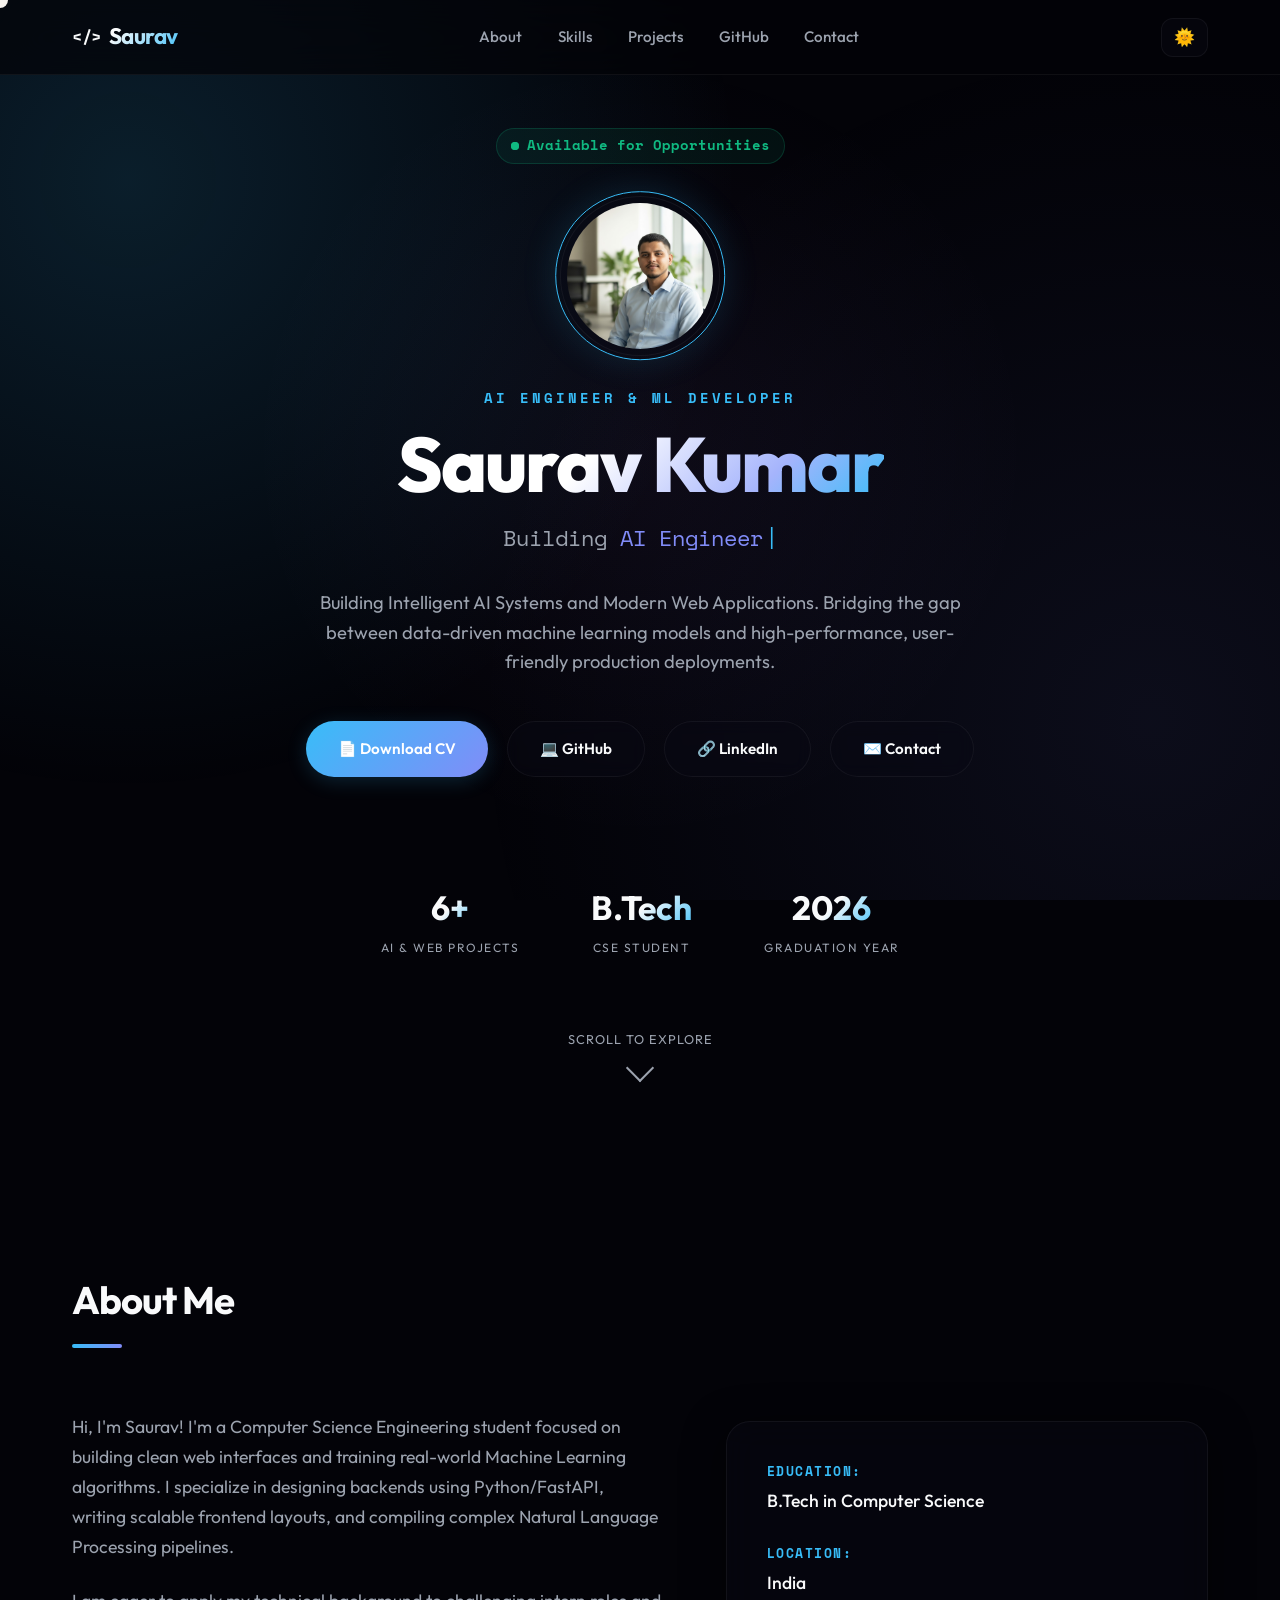
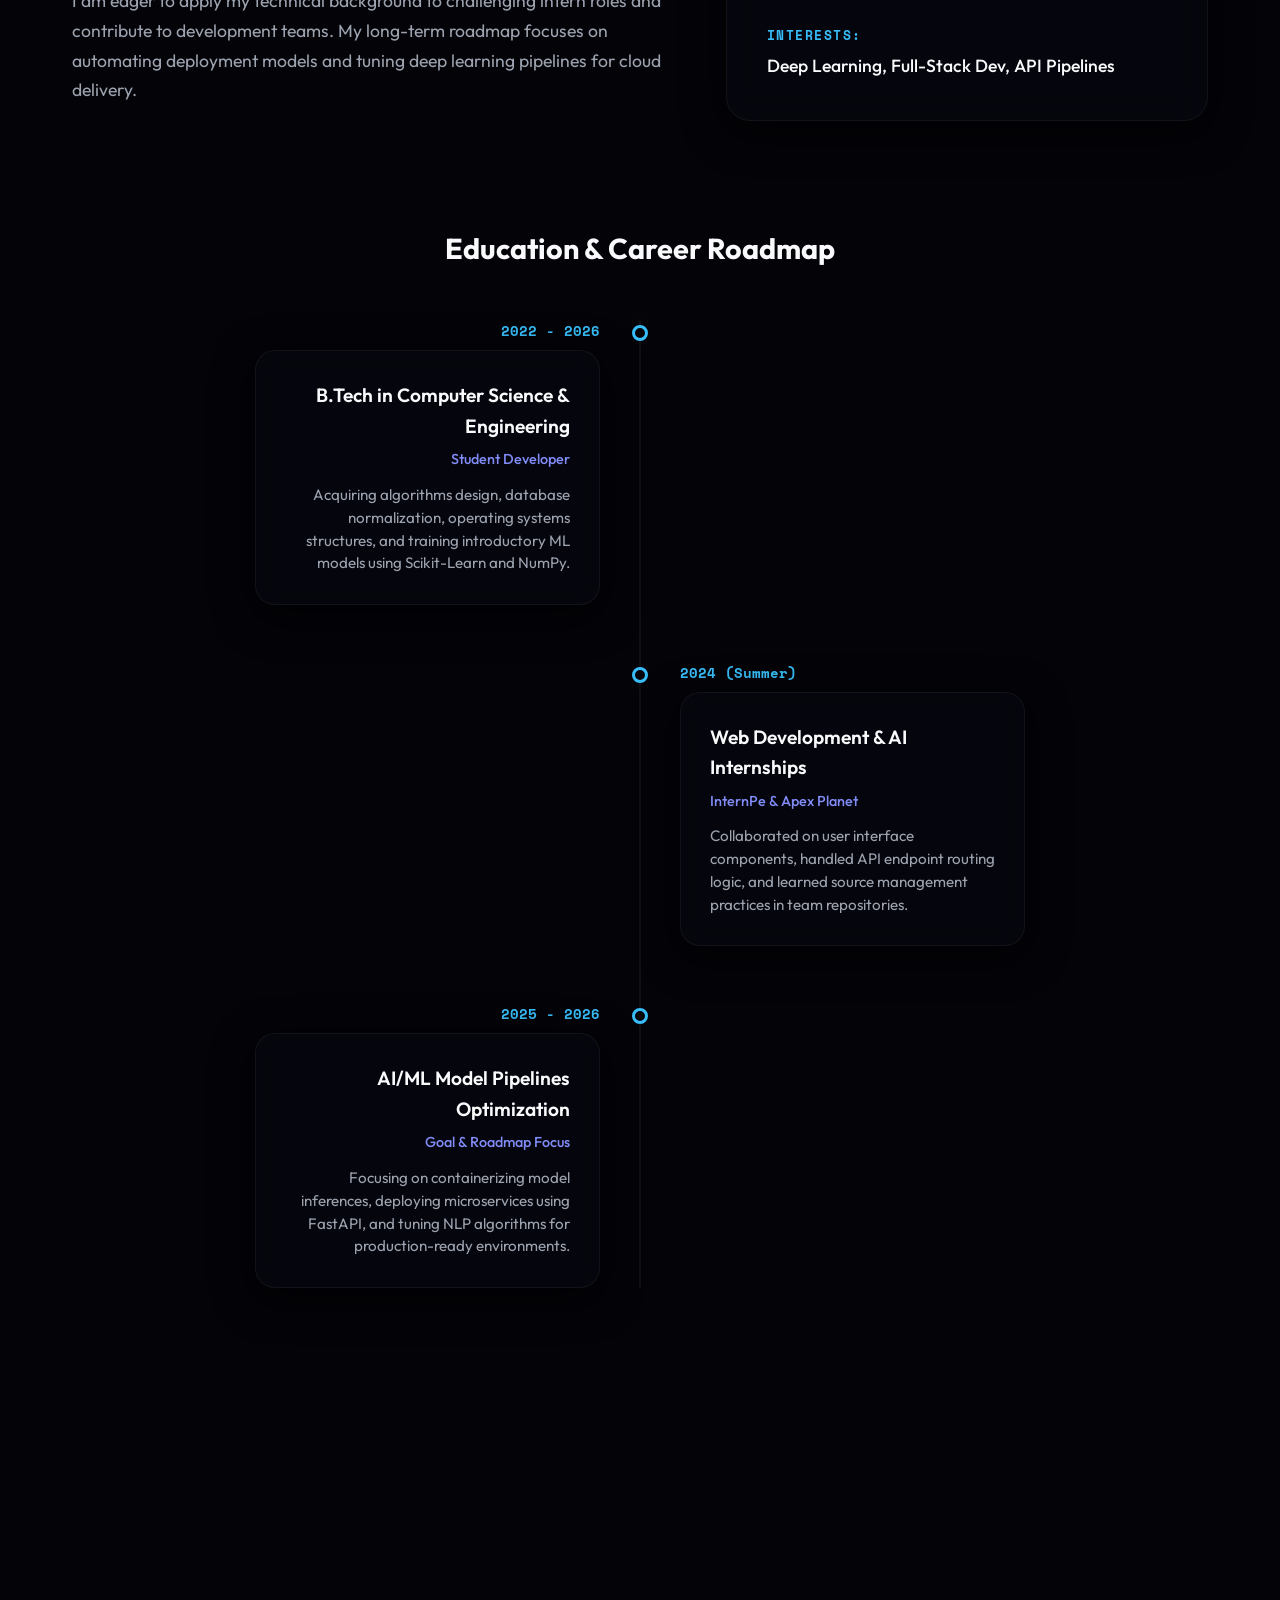
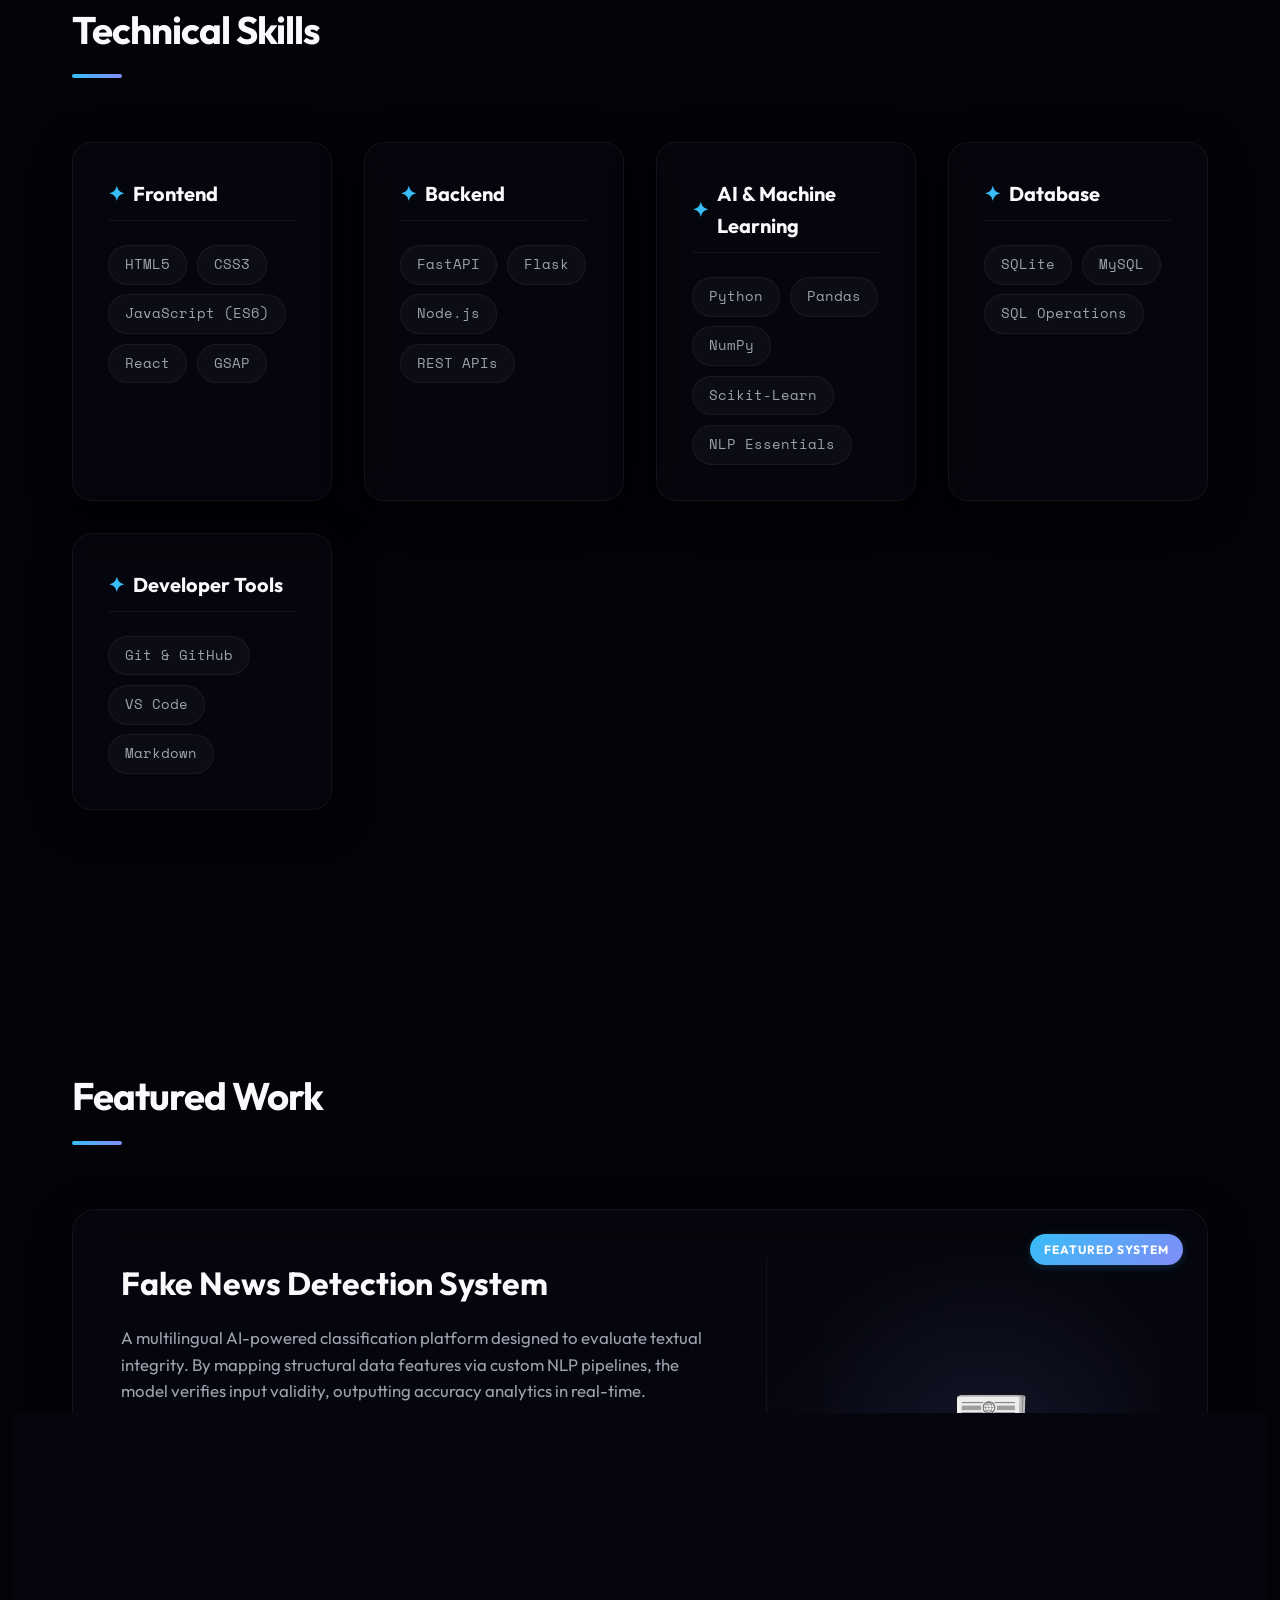
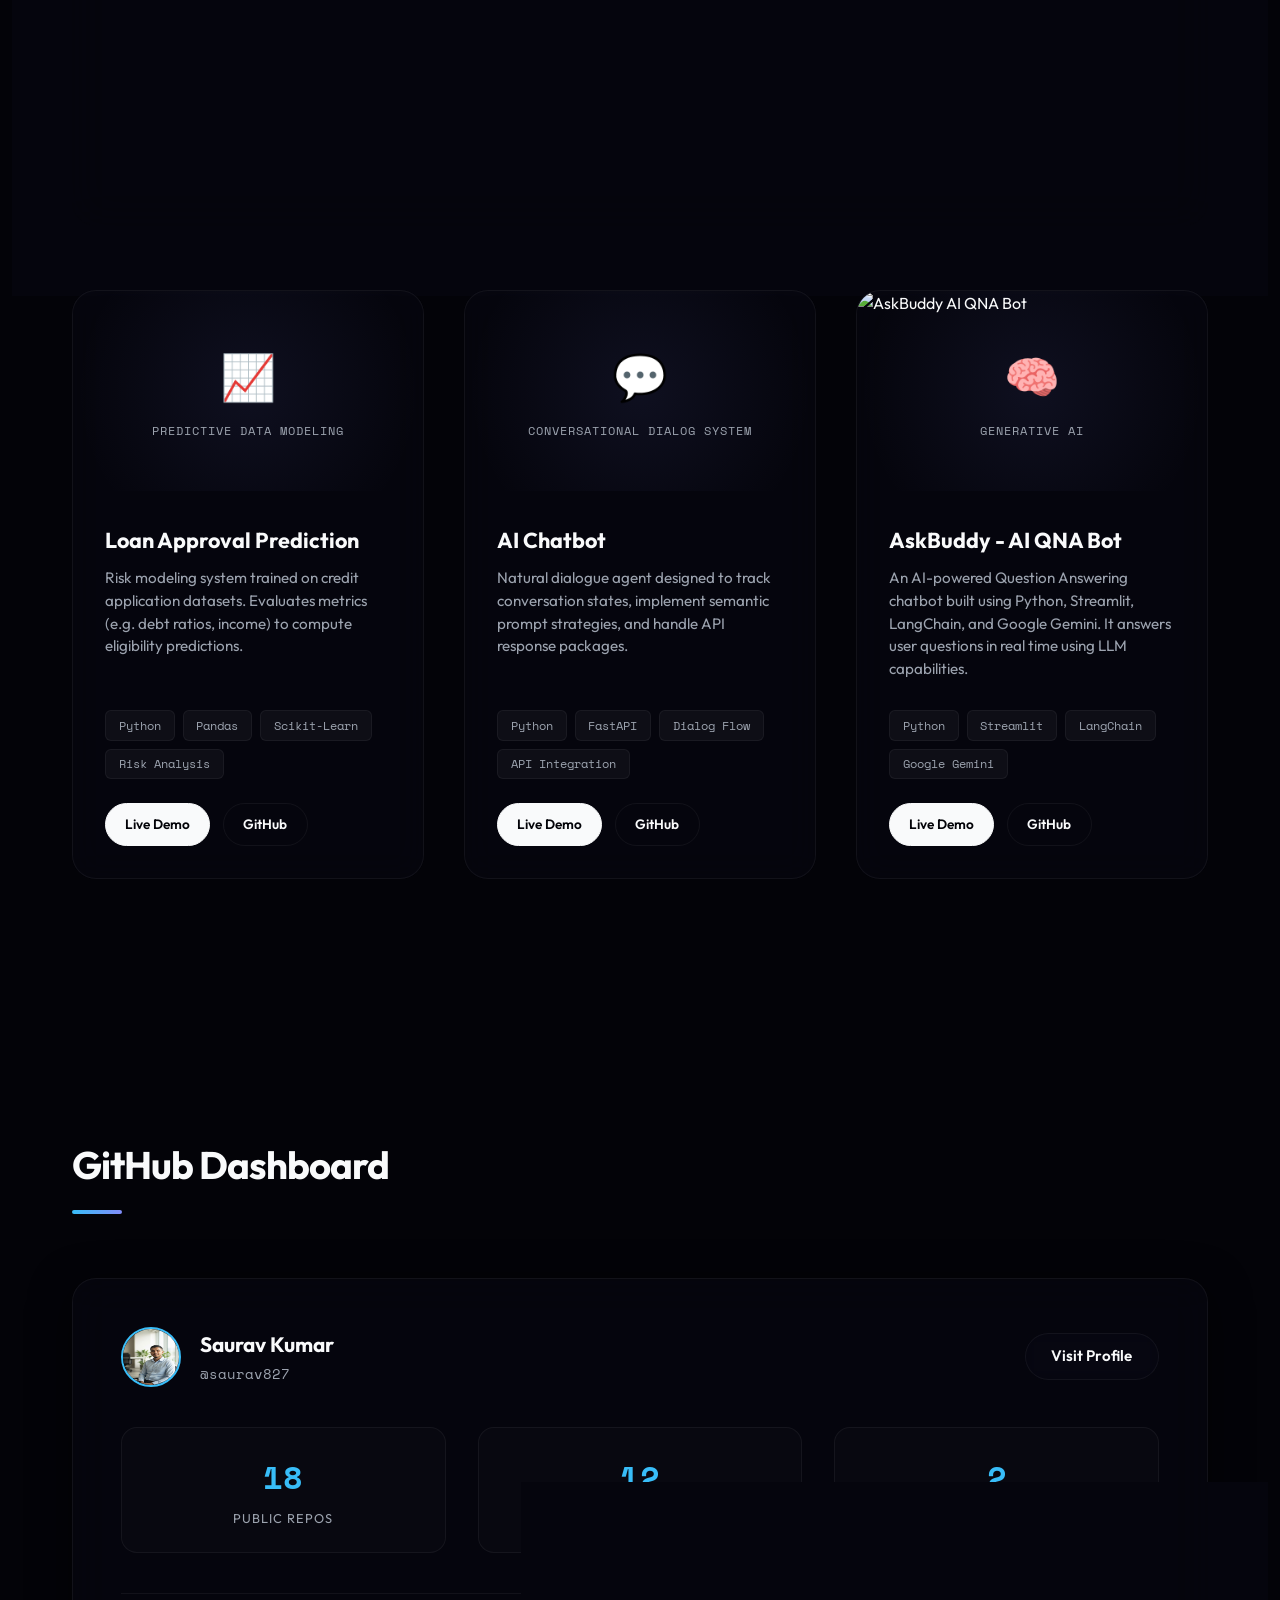
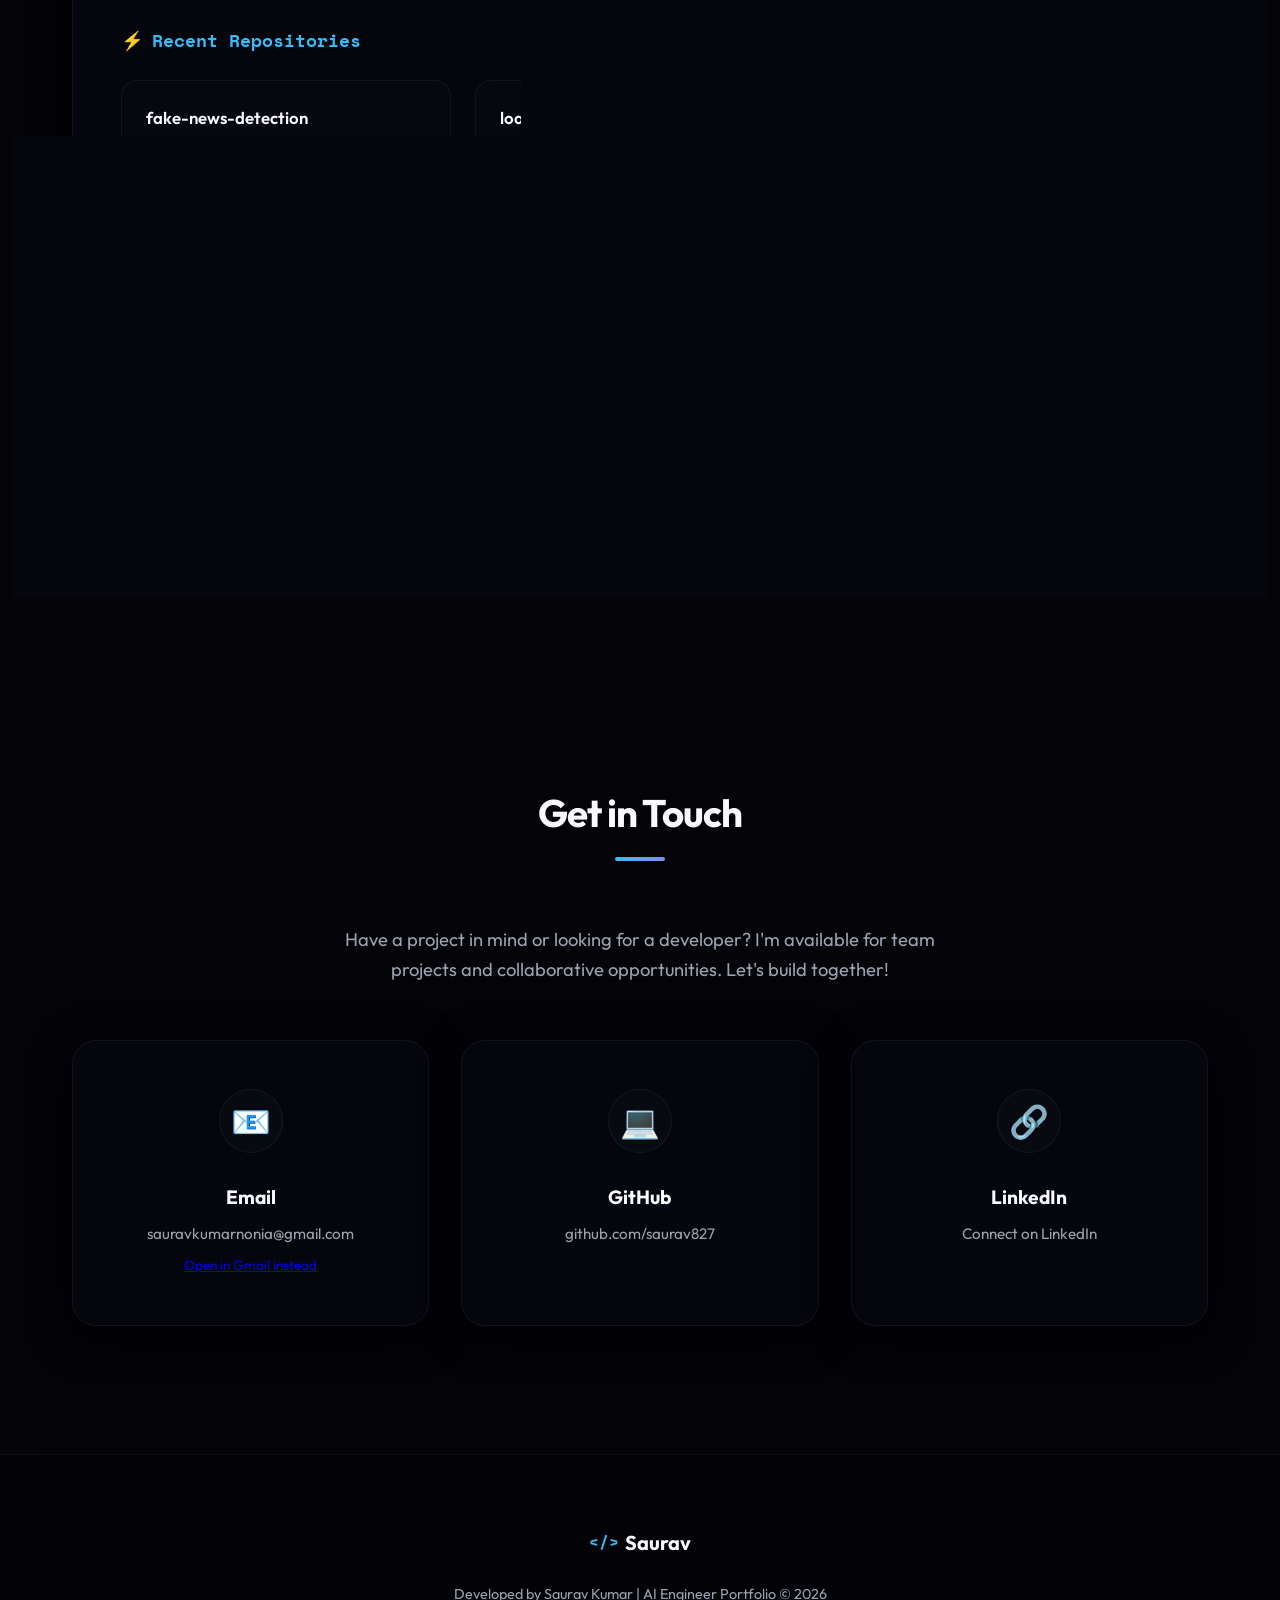
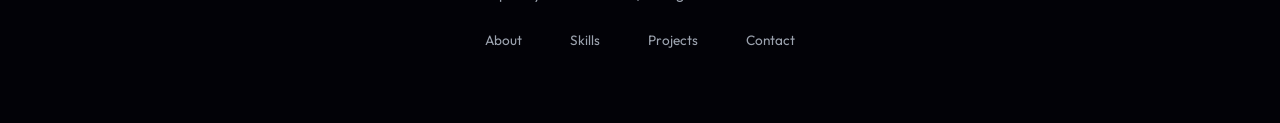
==== commit 7818b3fb: "Add AskBuddy AI QNA Bot project" ====
--- a/index.html
+++ b/index.html
@@ -369,6 +369,34 @@
           </div>
         </div>
       </div>
+
+      <!-- Project 3: AskBuddy AI QNA Bot -->
+      <div class="project-card reveal-el reveal-up delay-200">
+        <div class="project-image">
+          <img src="assets/images/askbuddy-qna.png" alt="AskBuddy AI QNA Bot" style="position: absolute; top: 0; left: 0; width: 100%; height: 100%; object-fit: cover;">
+          <div class="project-image-fallback" style="z-index: -1;">
+            <span>🧠</span>
+            <p>GENERATIVE AI</p>
+          </div>
+          <div class="project-overlay">
+            <a href="projects/askbuddy-qna/index.html" class="project-btn project-btn-primary">Open Application</a>
+          </div>
+        </div>
+        <div class="project-content">
+          <h3>AskBuddy - AI QNA Bot</h3>
+          <p>An AI-powered Question Answering chatbot built using Python, Streamlit, LangChain, and Google Gemini. It answers user questions in real time using LLM capabilities.</p>
+          <div class="project-tags">
+            <span class="tag">Python</span>
+            <span class="tag">Streamlit</span>
+            <span class="tag">LangChain</span>
+            <span class="tag">Google Gemini</span>
+          </div>
+          <div class="project-actions">
+            <a href="projects/askbuddy-qna/index.html" class="project-btn project-btn-primary">Live Demo</a>
+            <a href="https://github.com/saurav827/python-ai-projects" target="_blank" rel="noopener noreferrer" class="project-btn project-btn-secondary">GitHub</a>
+          </div>
+        </div>
+      </div>
     </div>
   </section>
 
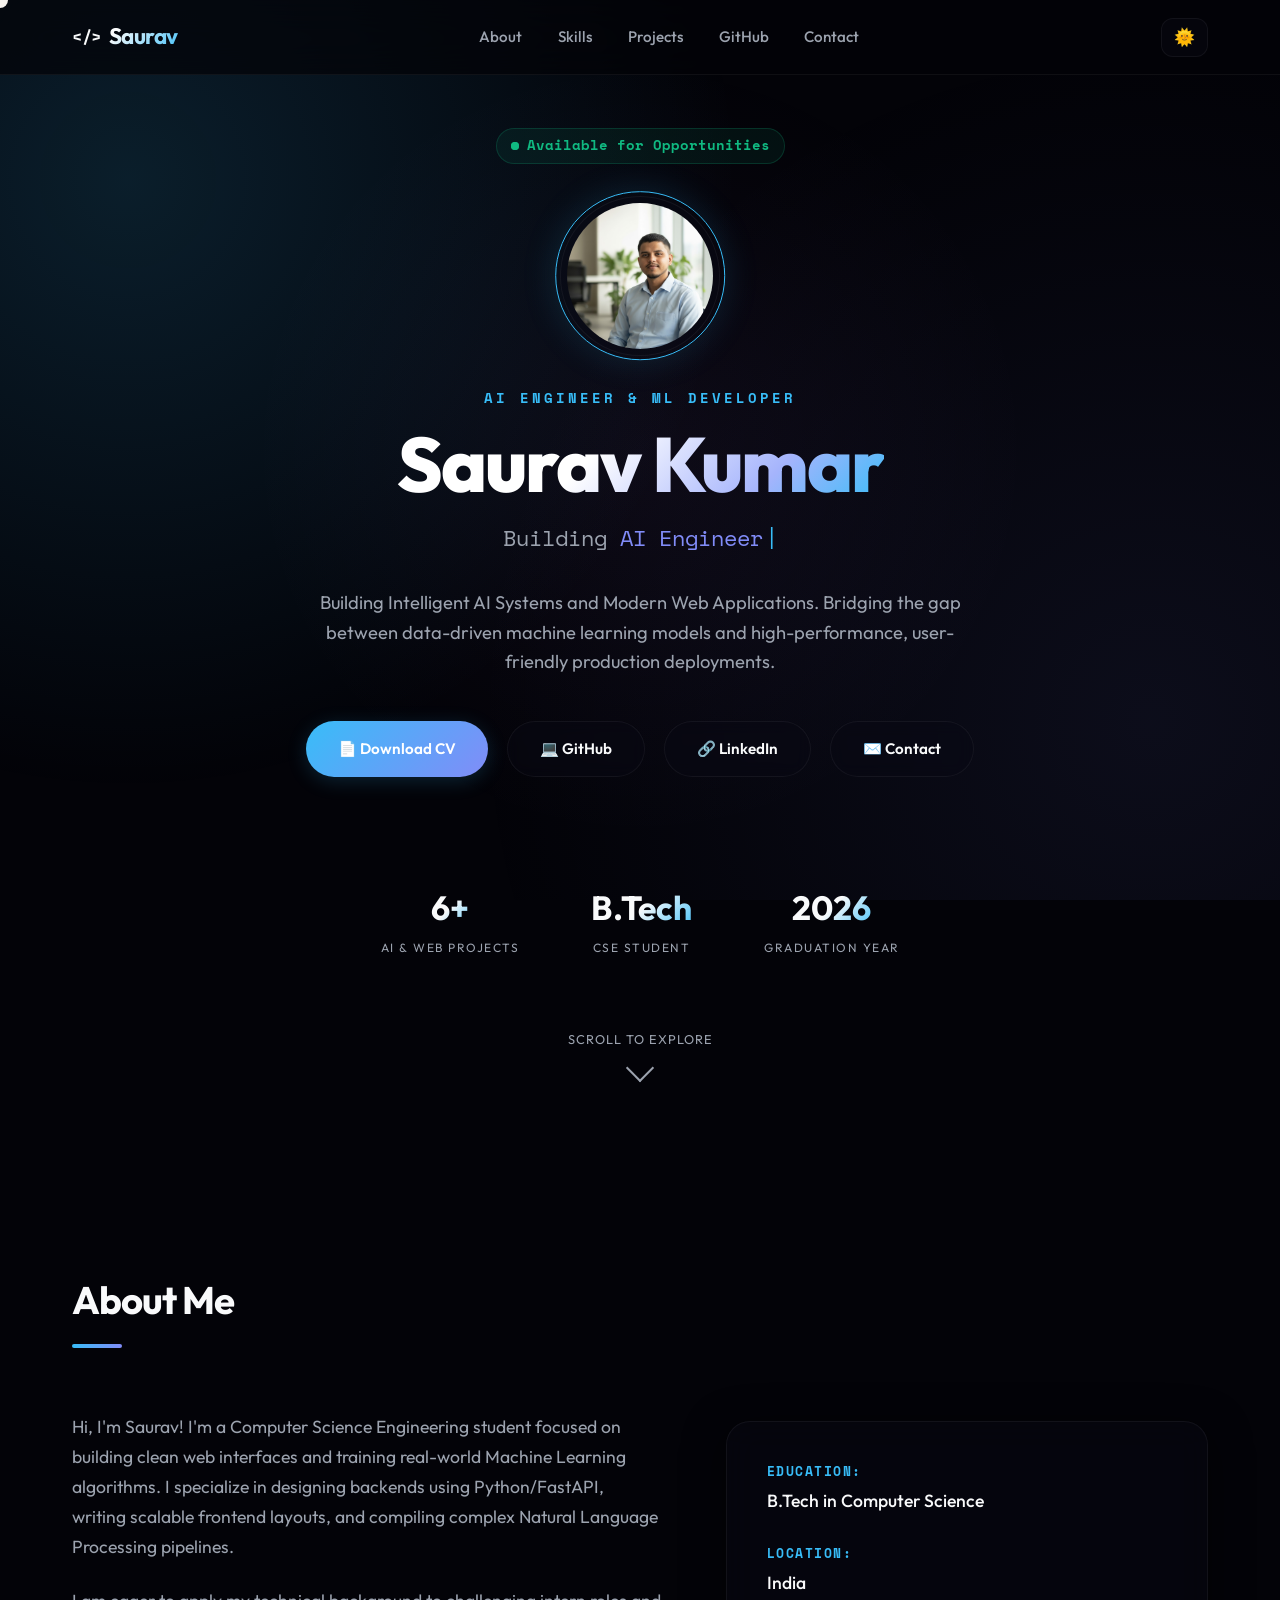
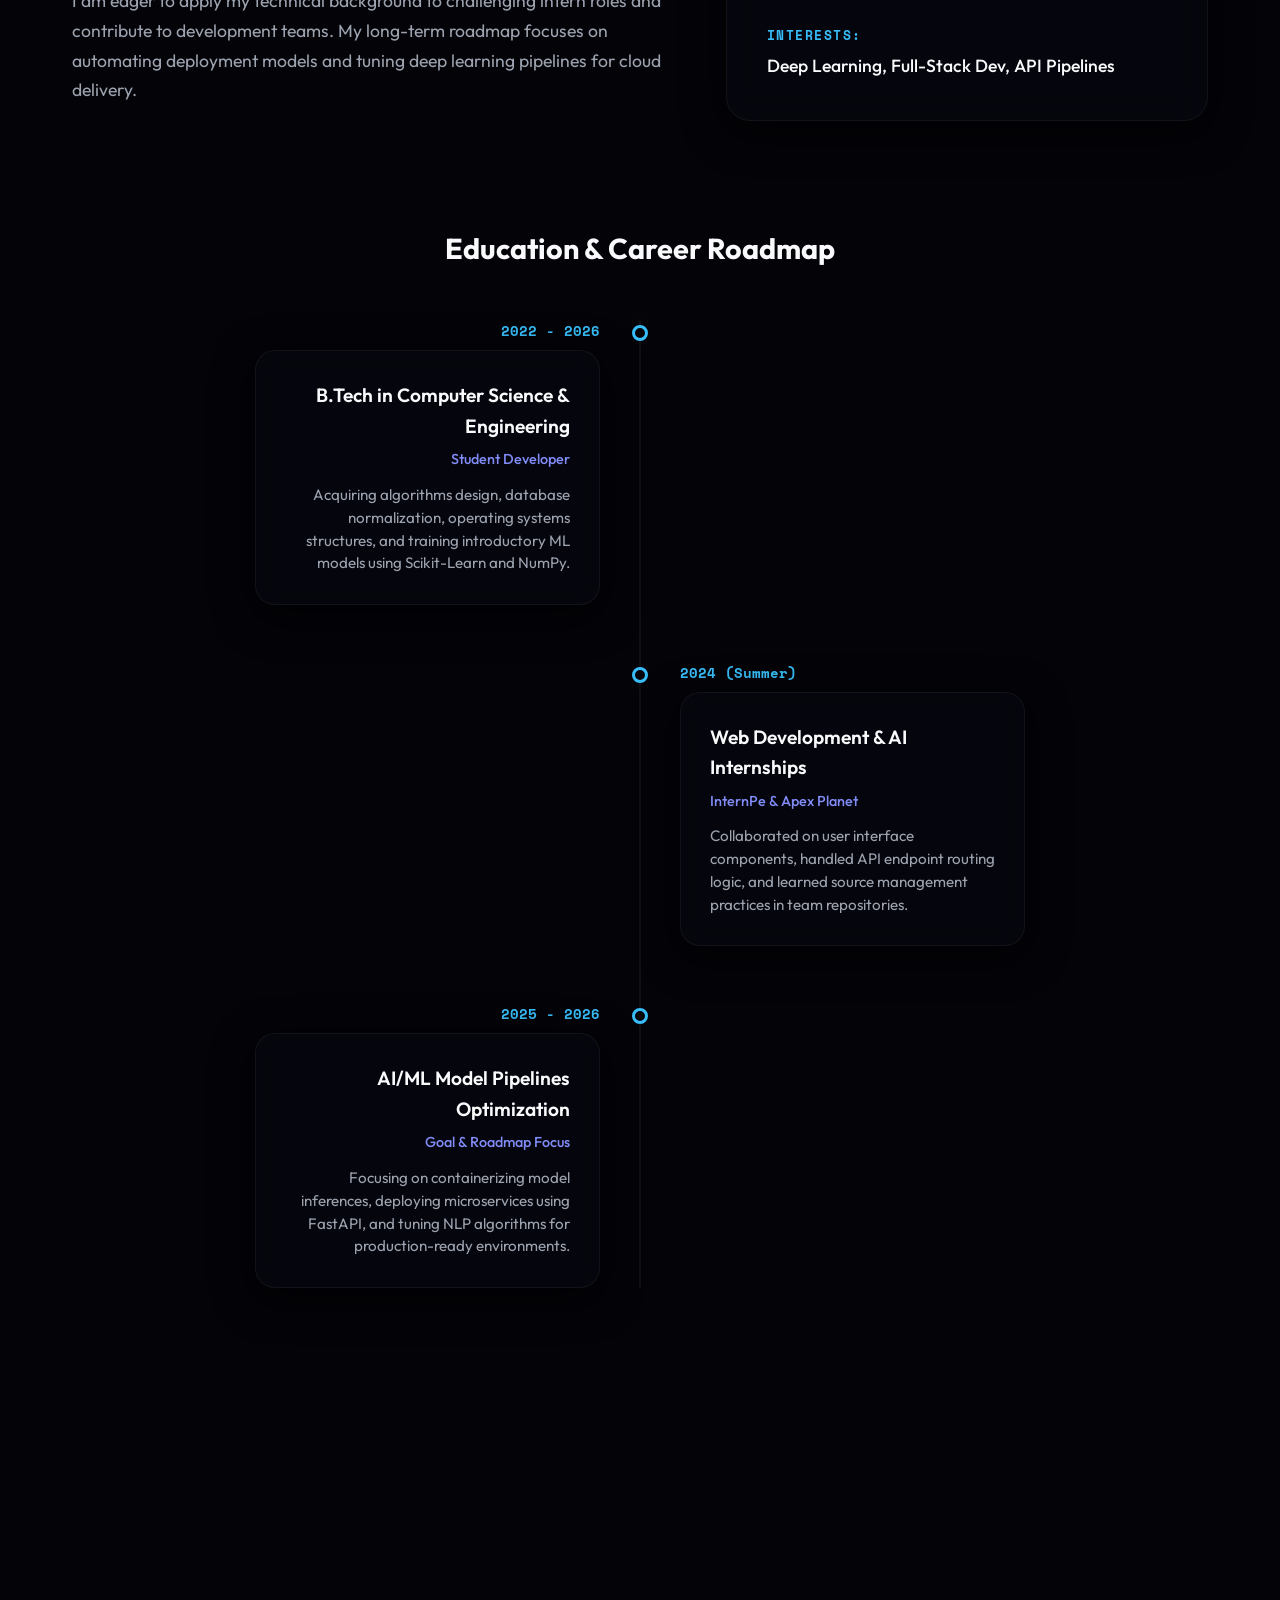
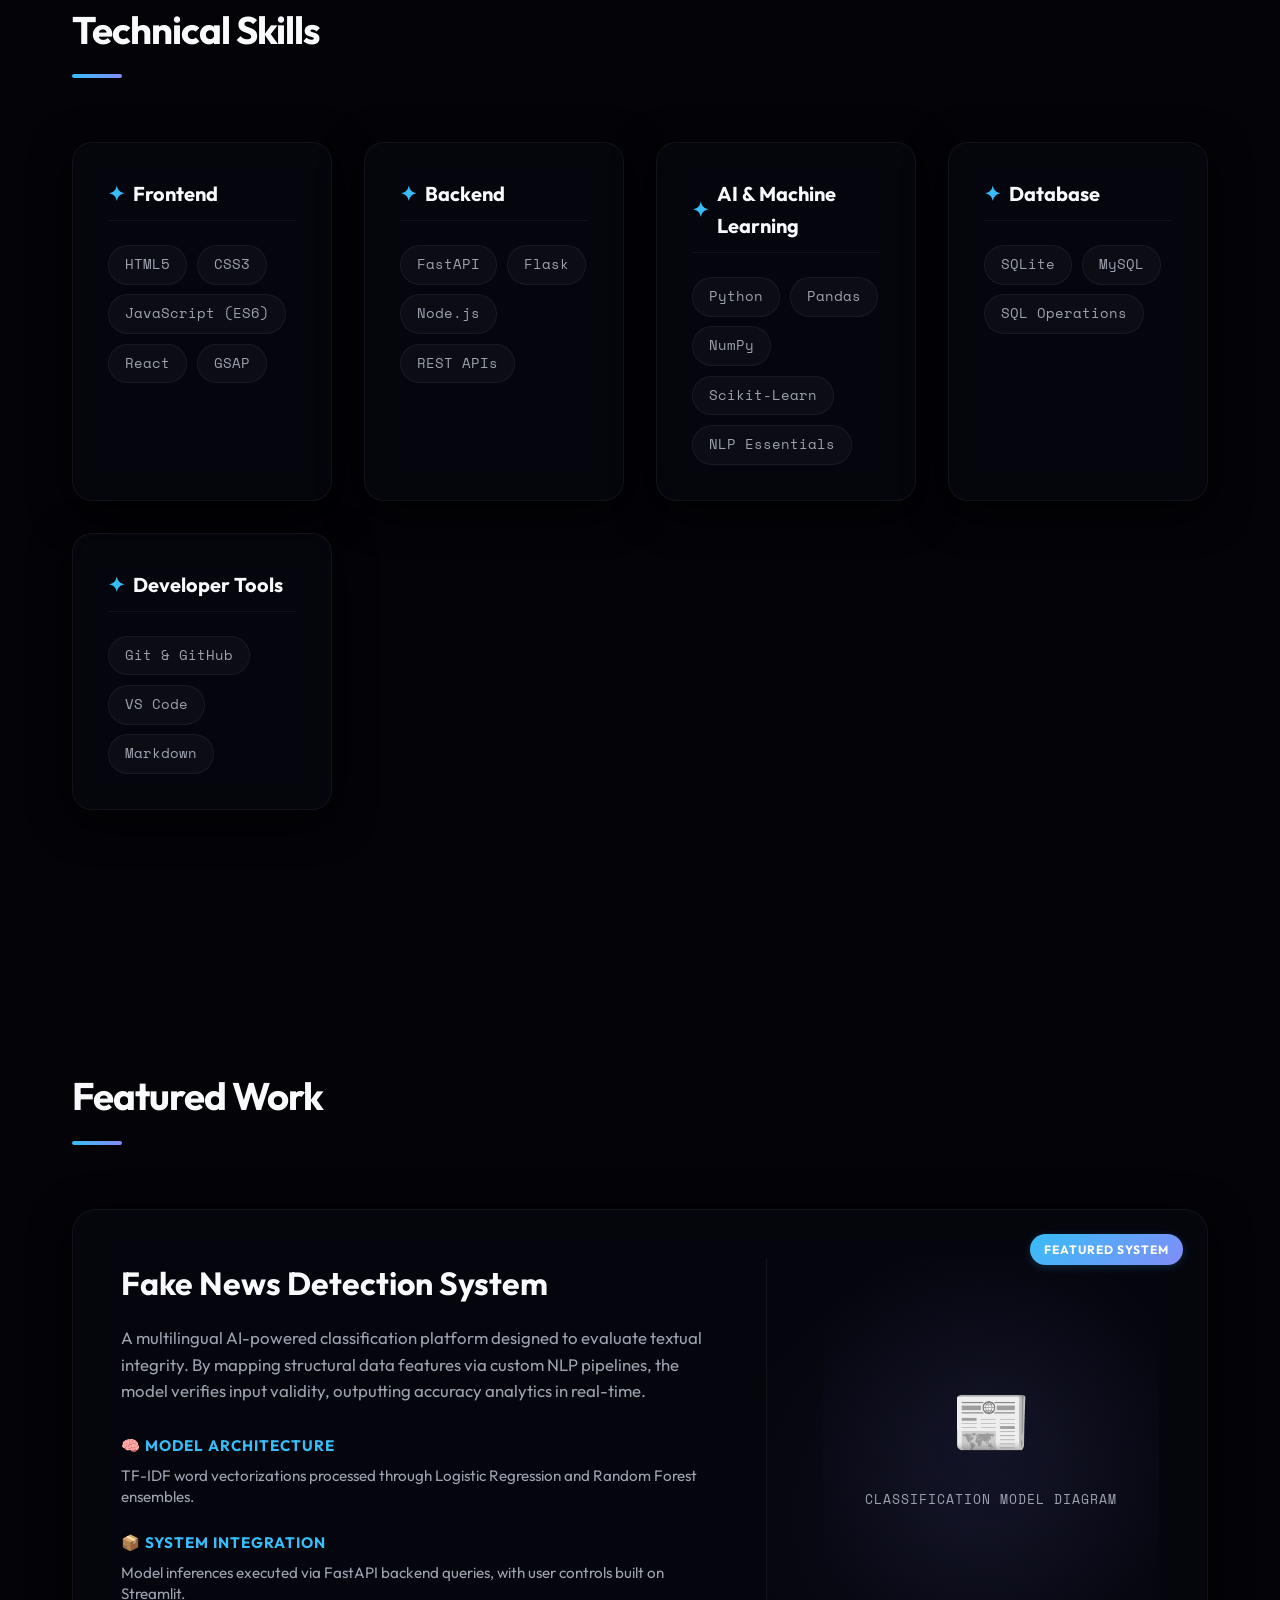
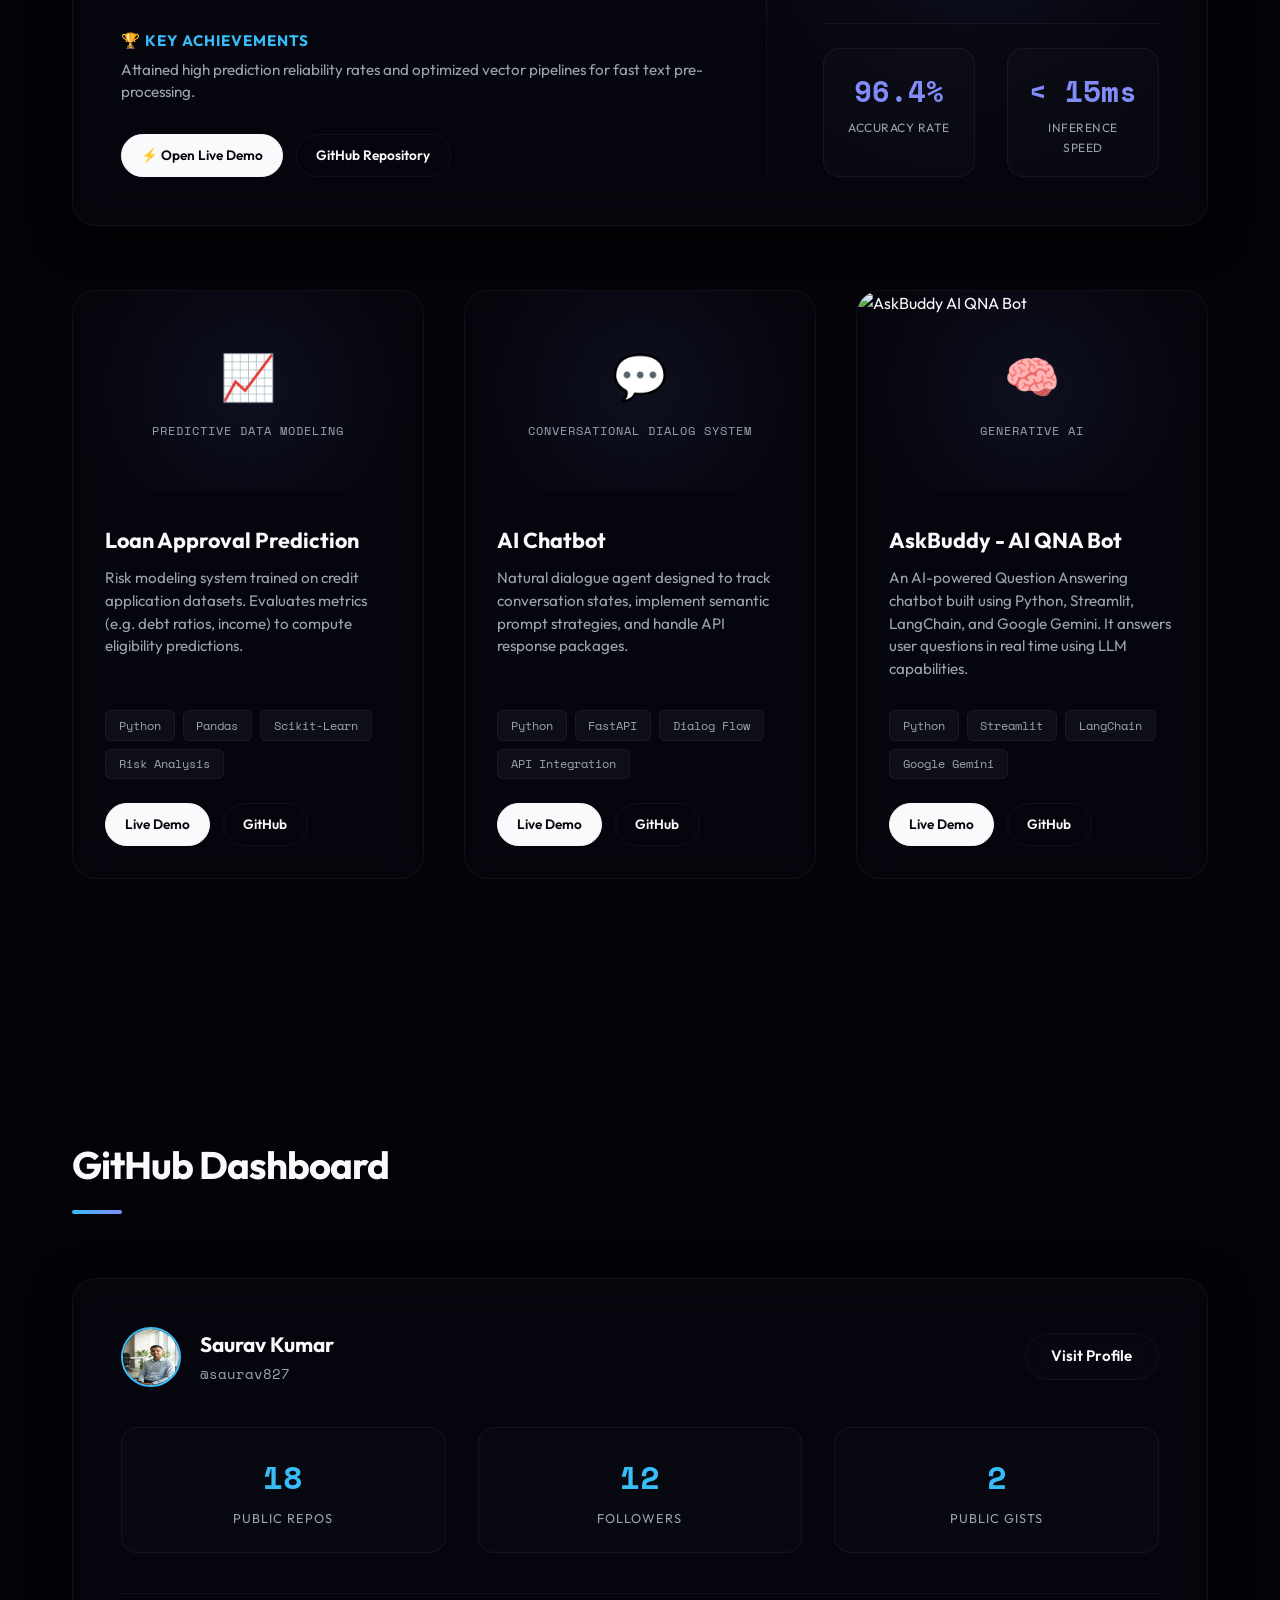
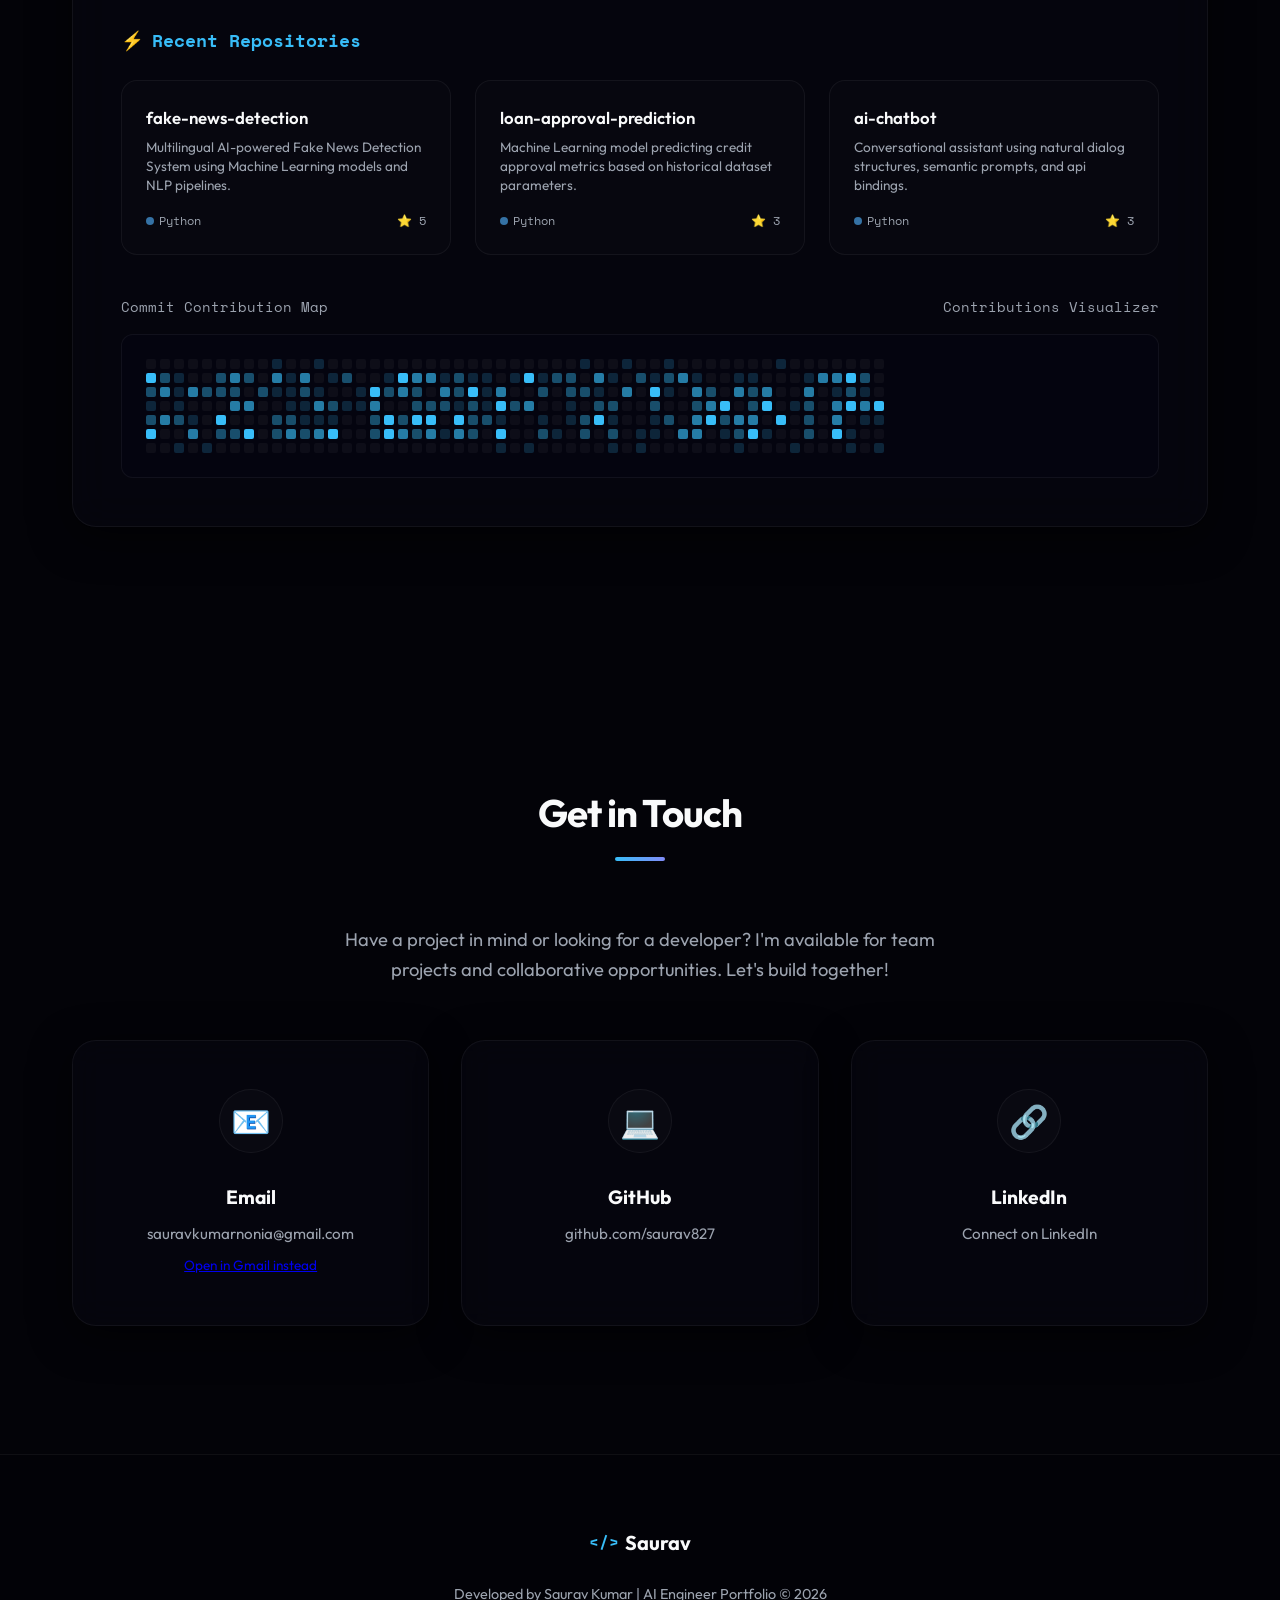
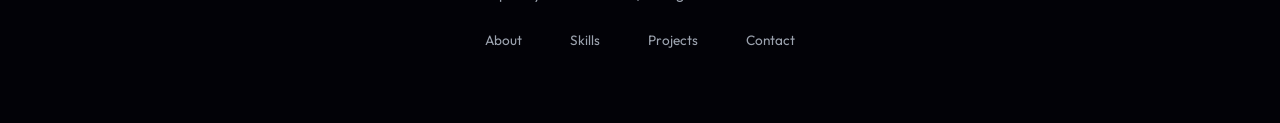
==== commit 94351d27: "Add live demo link for AskBuddy AI QNA Bot" ====
--- a/index.html
+++ b/index.html
@@ -379,7 +379,7 @@
             <p>GENERATIVE AI</p>
           </div>
           <div class="project-overlay">
-            <a href="projects/askbuddy-qna/index.html" class="project-btn project-btn-primary">Open Application</a>
+            <a href="https://python-ai-projects-1qna-bot.streamlit.app" target="_blank" rel="noopener noreferrer" class="project-btn project-btn-primary">Open Application</a>
           </div>
         </div>
         <div class="project-content">
@@ -392,7 +392,7 @@
             <span class="tag">Google Gemini</span>
           </div>
           <div class="project-actions">
-            <a href="projects/askbuddy-qna/index.html" class="project-btn project-btn-primary">Live Demo</a>
+            <a href="https://python-ai-projects-1qna-bot.streamlit.app" target="_blank" rel="noopener noreferrer" class="project-btn project-btn-primary">Live Demo</a>
             <a href="https://github.com/saurav827/python-ai-projects" target="_blank" rel="noopener noreferrer" class="project-btn project-btn-secondary">GitHub</a>
           </div>
         </div>
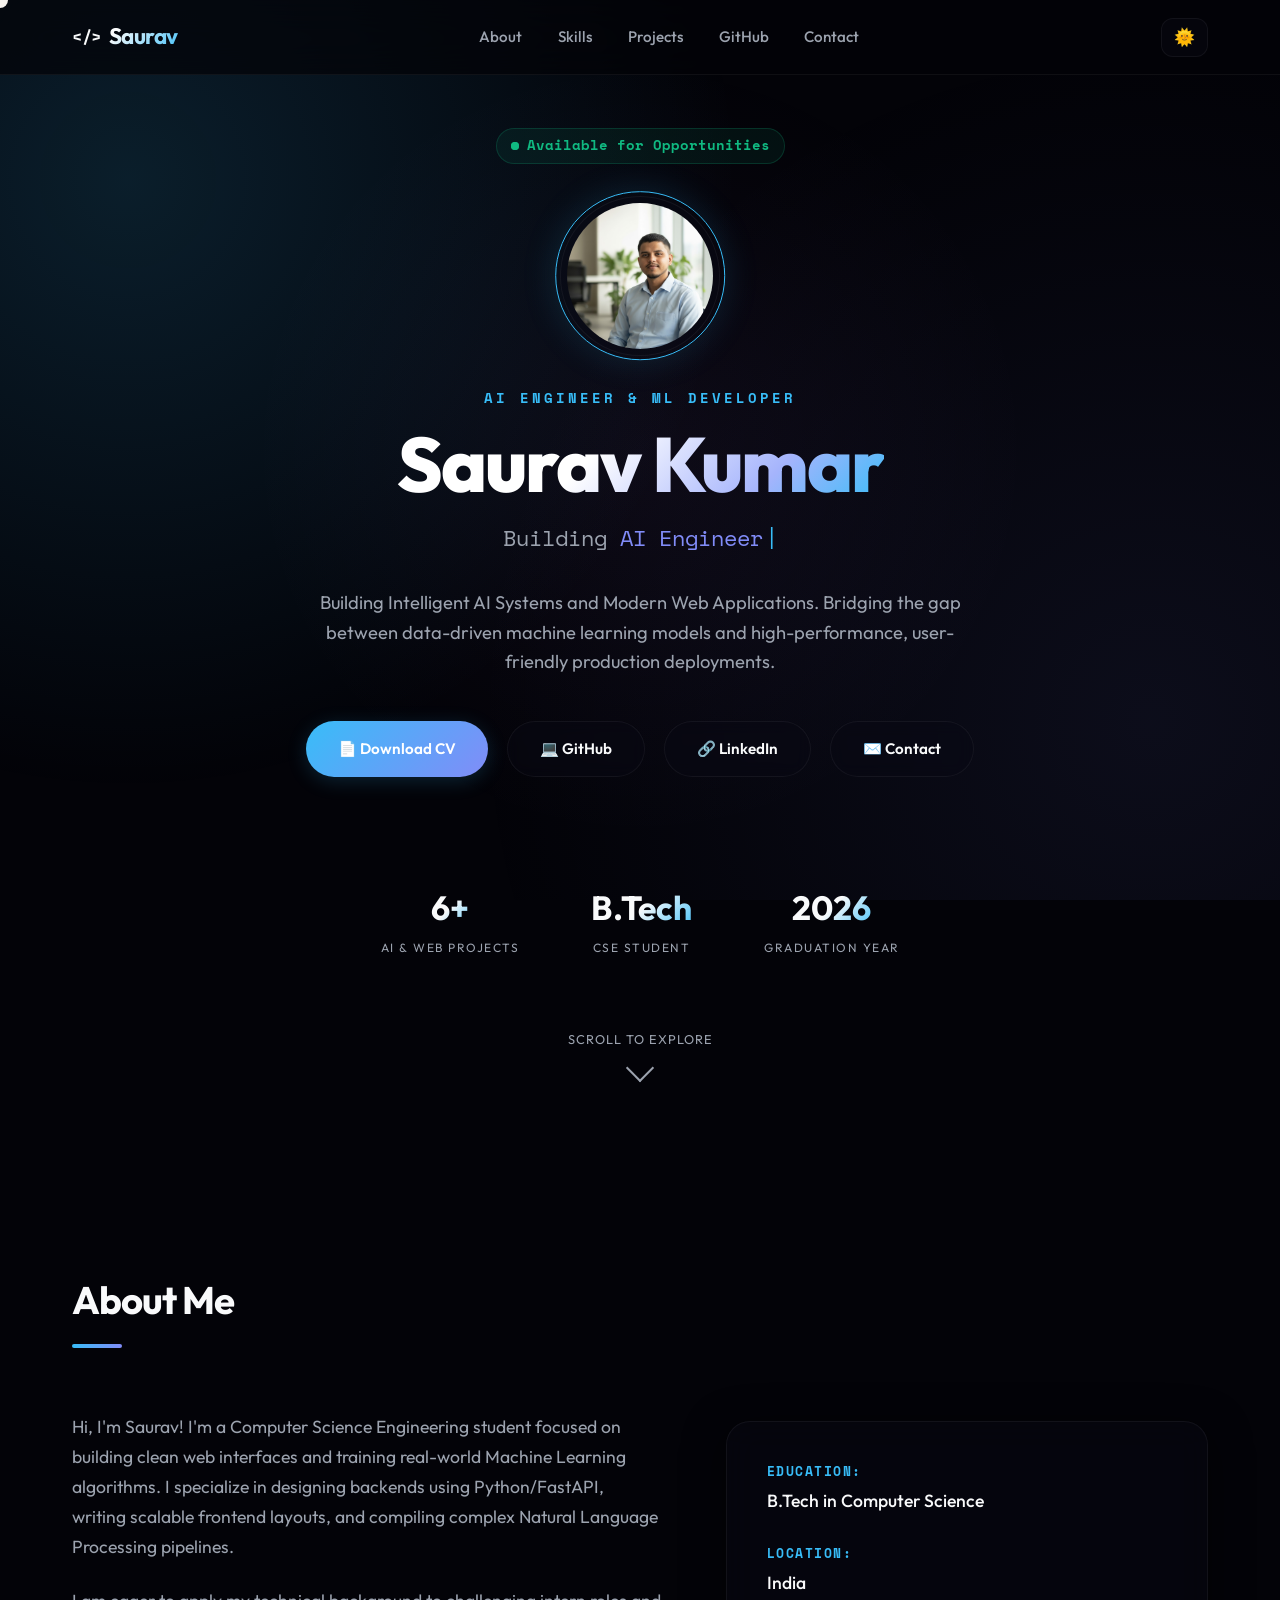
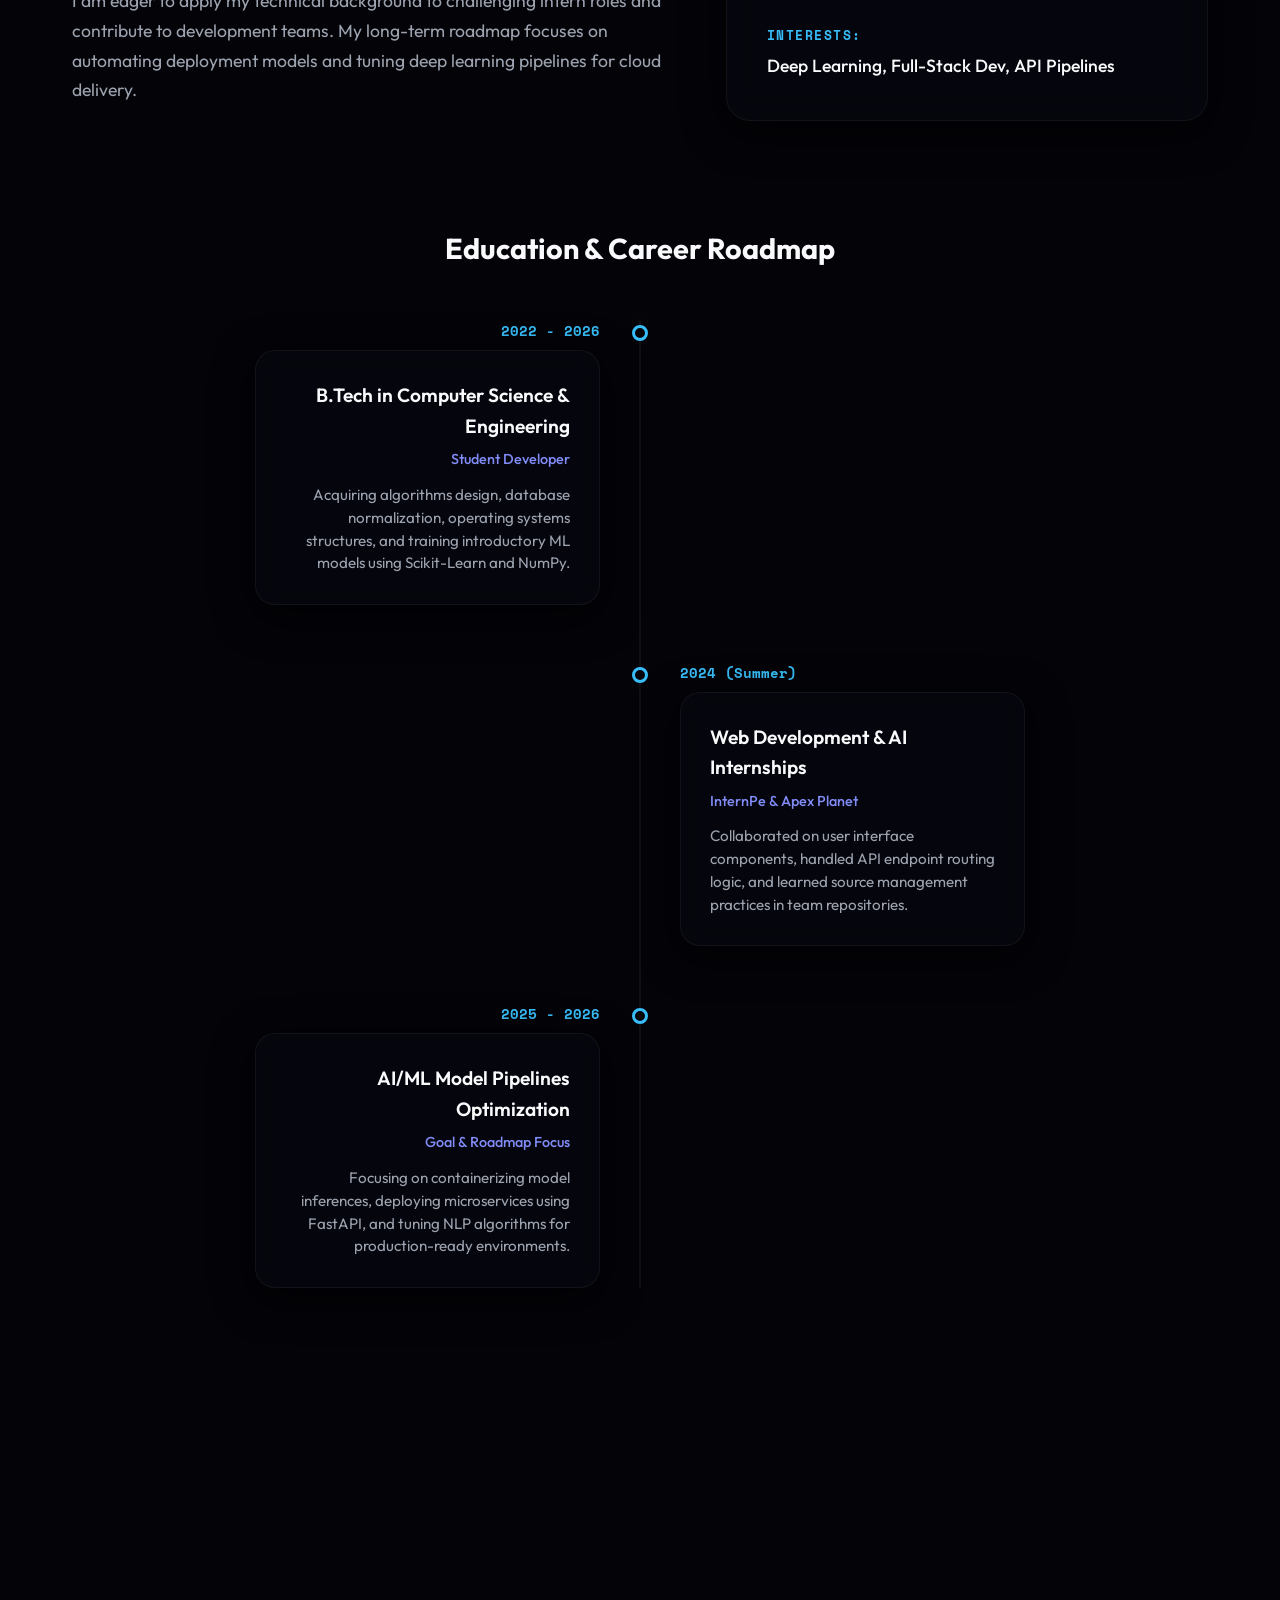
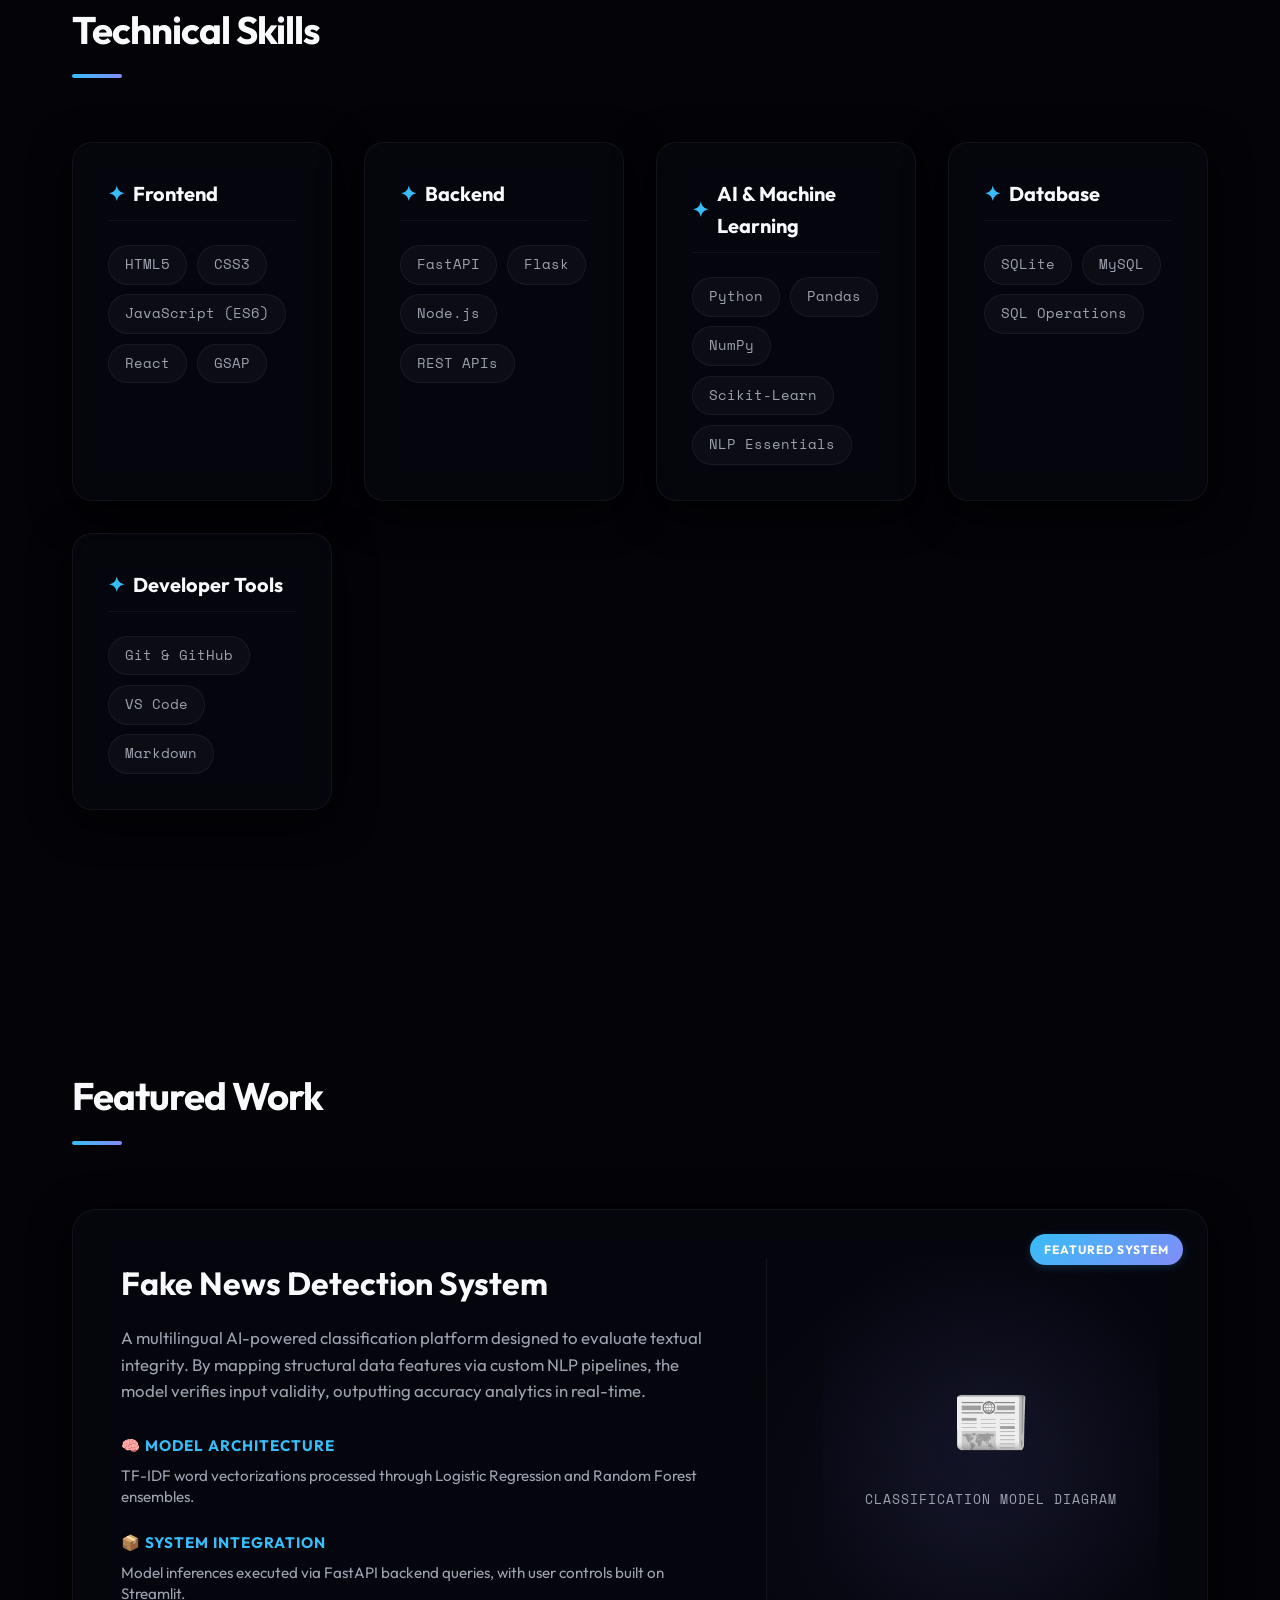
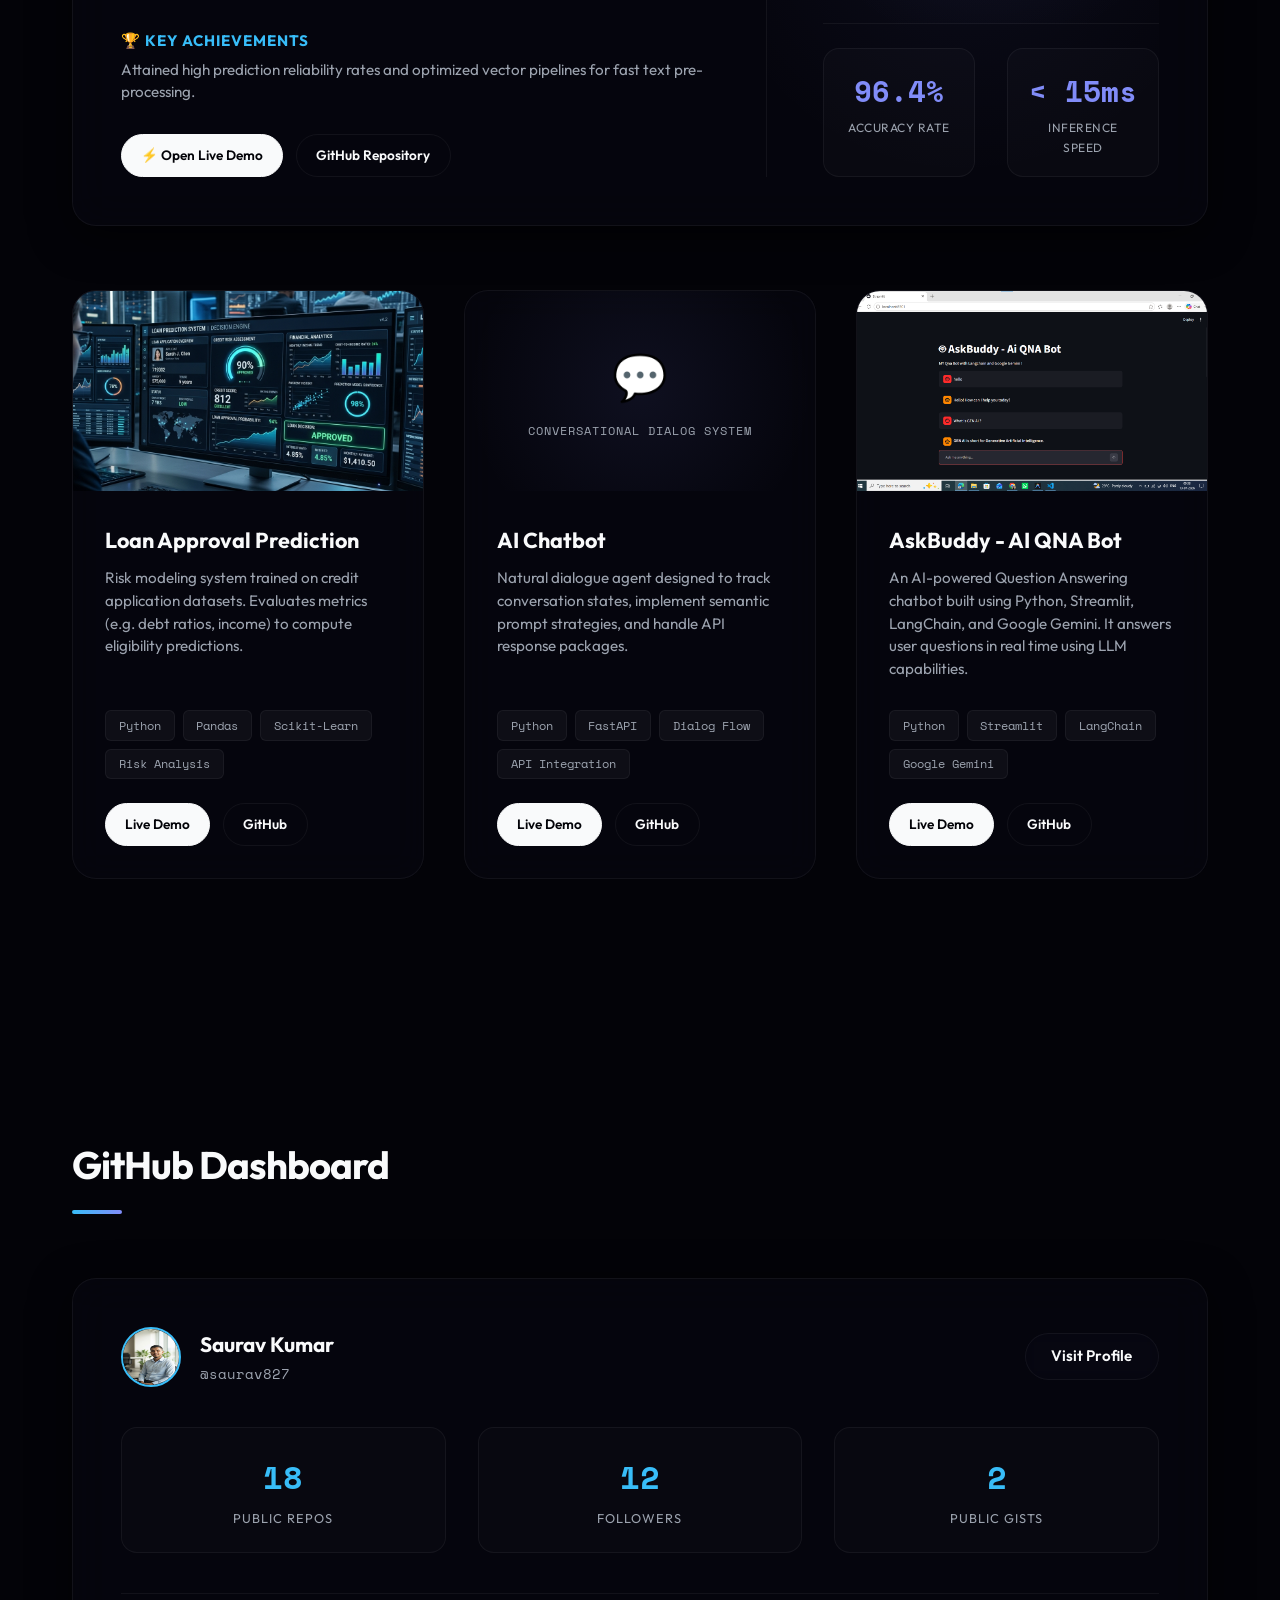
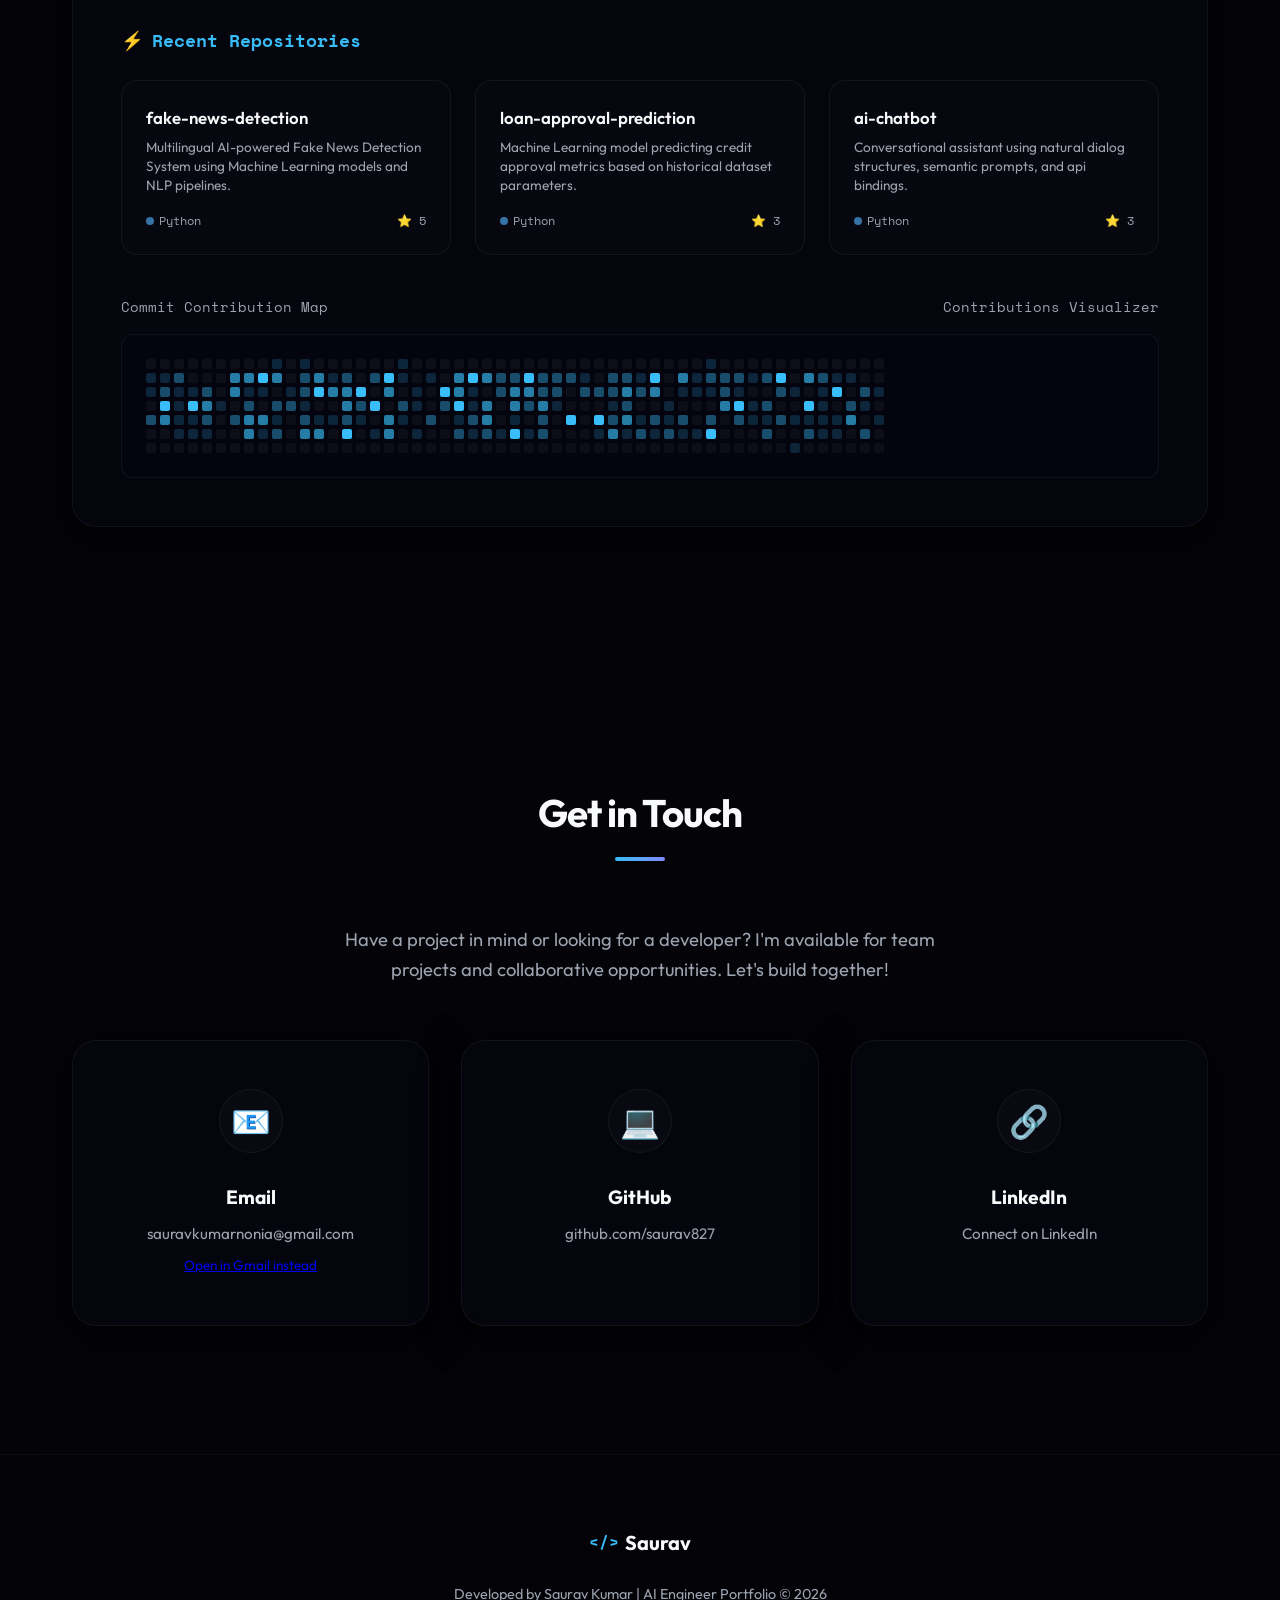
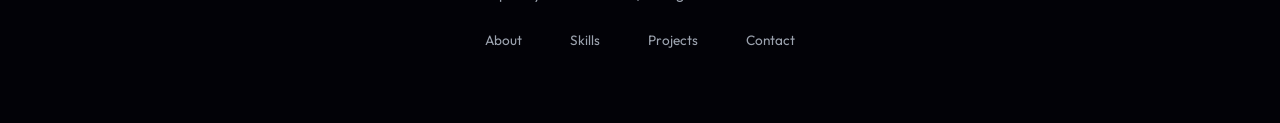
==== commit 9175b3bb: "Fix portfolio bugs and validate all project links" ====
--- a/index.html
+++ b/index.html
@@ -319,7 +319,8 @@
       <!-- Project 1: Loan Approval Prediction -->
       <div class="project-card reveal-el reveal-up">
         <div class="project-image">
-          <div class="project-image-fallback">
+          <img src="assets/images/project-loan-approval.png" alt="Loan Approval Prediction" style="position: absolute; top: 0; left: 0; width: 100%; height: 100%; object-fit: cover;">
+          <div class="project-image-fallback" style="z-index: -1;">
             <span>📈</span>
             <p>PREDICTIVE DATA MODELING</p>
           </div>
@@ -338,7 +339,7 @@
           </div>
           <div class="project-actions">
             <a href="projects/loan-approval/index.html" class="project-btn project-btn-primary">Live Demo</a>
-            <a href="https://github.com/saurav827" target="_blank" rel="noopener noreferrer" class="project-btn project-btn-secondary">GitHub</a>
+            <a href="https://github.com/saurav827/loan-approval-prediction" target="_blank" rel="noopener noreferrer" class="project-btn project-btn-secondary">GitHub</a>
           </div>
         </div>
       </div>
@@ -365,7 +366,7 @@
           </div>
           <div class="project-actions">
             <a href="projects/ai-chatbot/index.html" class="project-btn project-btn-primary">Live Demo</a>
-            <a href="https://github.com/saurav827" target="_blank" rel="noopener noreferrer" class="project-btn project-btn-secondary">GitHub</a>
+            <a href="https://github.com/saurav827/ai-chatbot" target="_blank" rel="noopener noreferrer" class="project-btn project-btn-secondary">GitHub</a>
           </div>
         </div>
       </div>
@@ -373,13 +374,13 @@
       <!-- Project 3: AskBuddy AI QNA Bot -->
       <div class="project-card reveal-el reveal-up delay-200">
         <div class="project-image">
-          <img src="assets/images/askbuddy-qna.png" alt="AskBuddy AI QNA Bot" style="position: absolute; top: 0; left: 0; width: 100%; height: 100%; object-fit: cover;">
+          <img src="assets/images/project-askbuddy-qna.png" alt="AskBuddy AI QNA Bot" style="position: absolute; top: 0; left: 0; width: 100%; height: 100%; object-fit: cover;">
           <div class="project-image-fallback" style="z-index: -1;">
             <span>🧠</span>
             <p>GENERATIVE AI</p>
           </div>
           <div class="project-overlay">
-            <a href="https://python-ai-projects-1qna-bot.streamlit.app" target="_blank" rel="noopener noreferrer" class="project-btn project-btn-primary">Open Application</a>
+            <a href="projects/askbuddy-qna/index.html" class="project-btn project-btn-primary">Open Application</a>
           </div>
         </div>
         <div class="project-content">
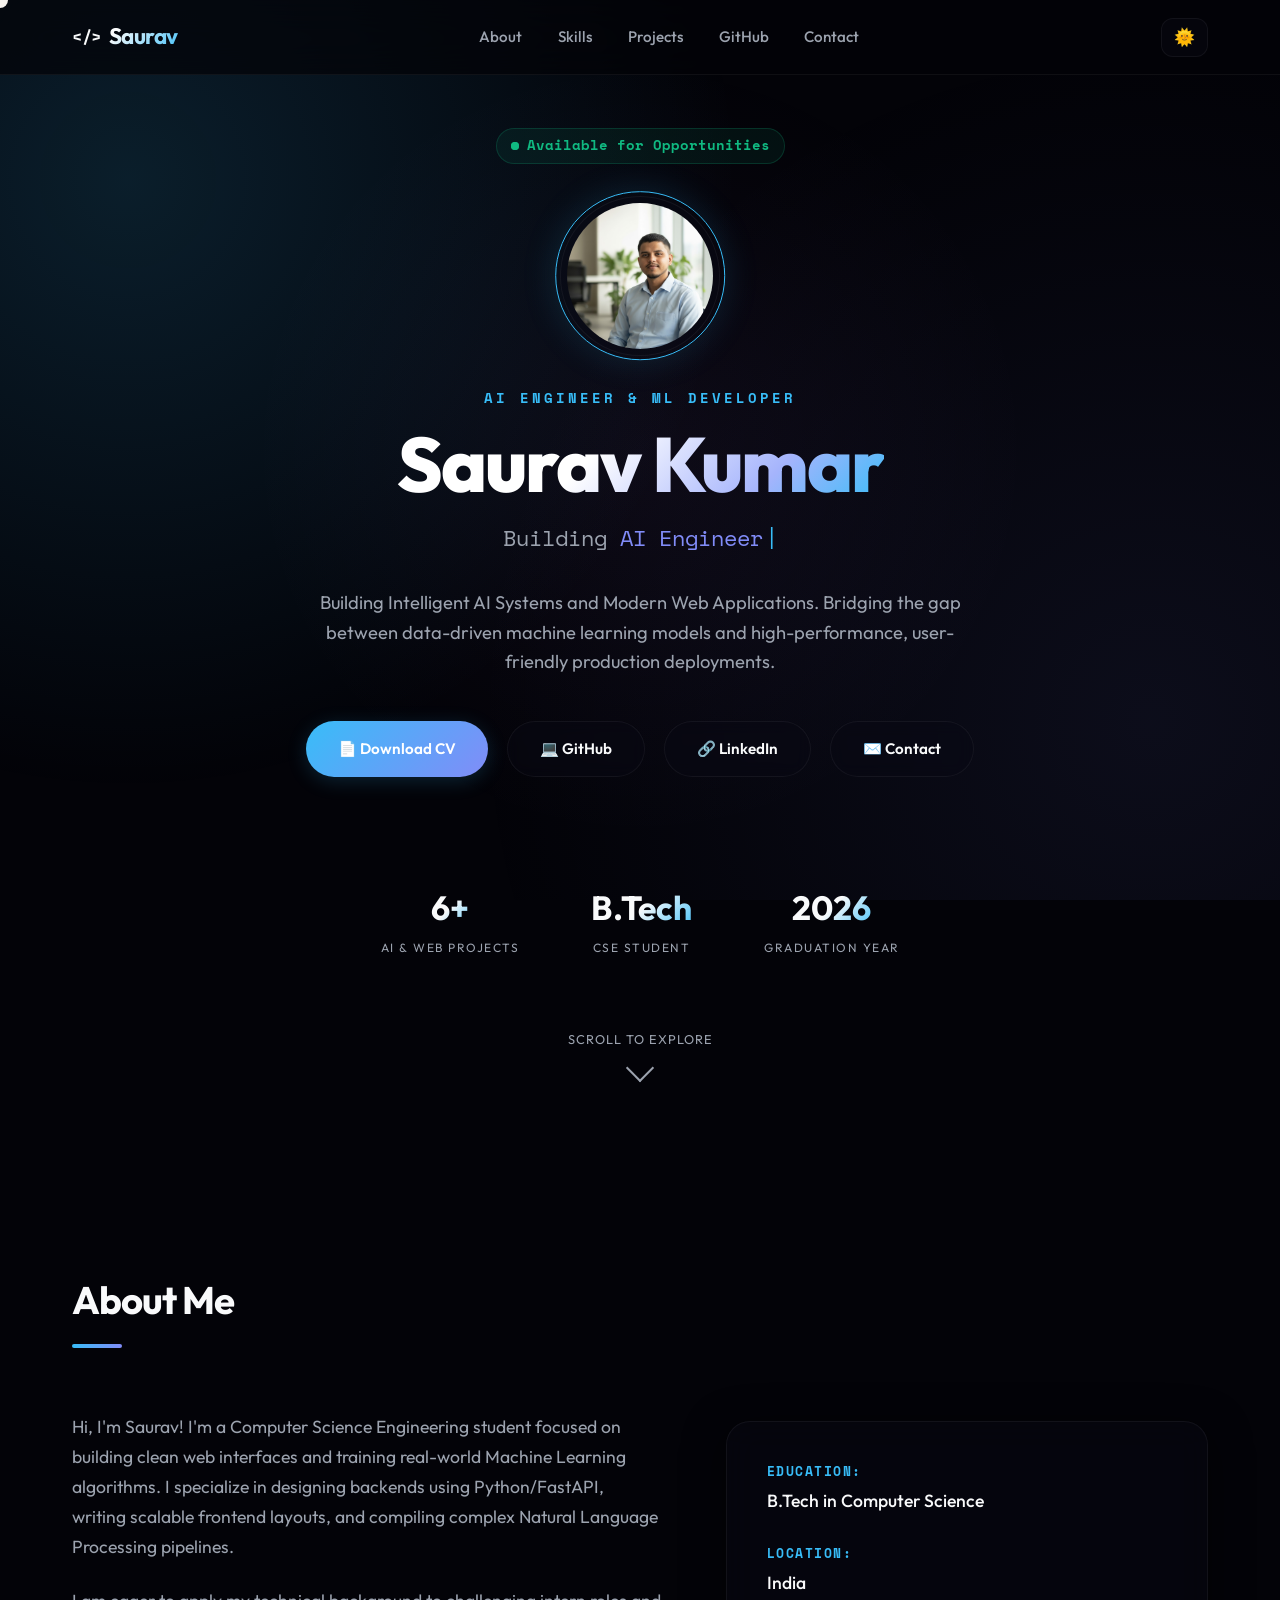
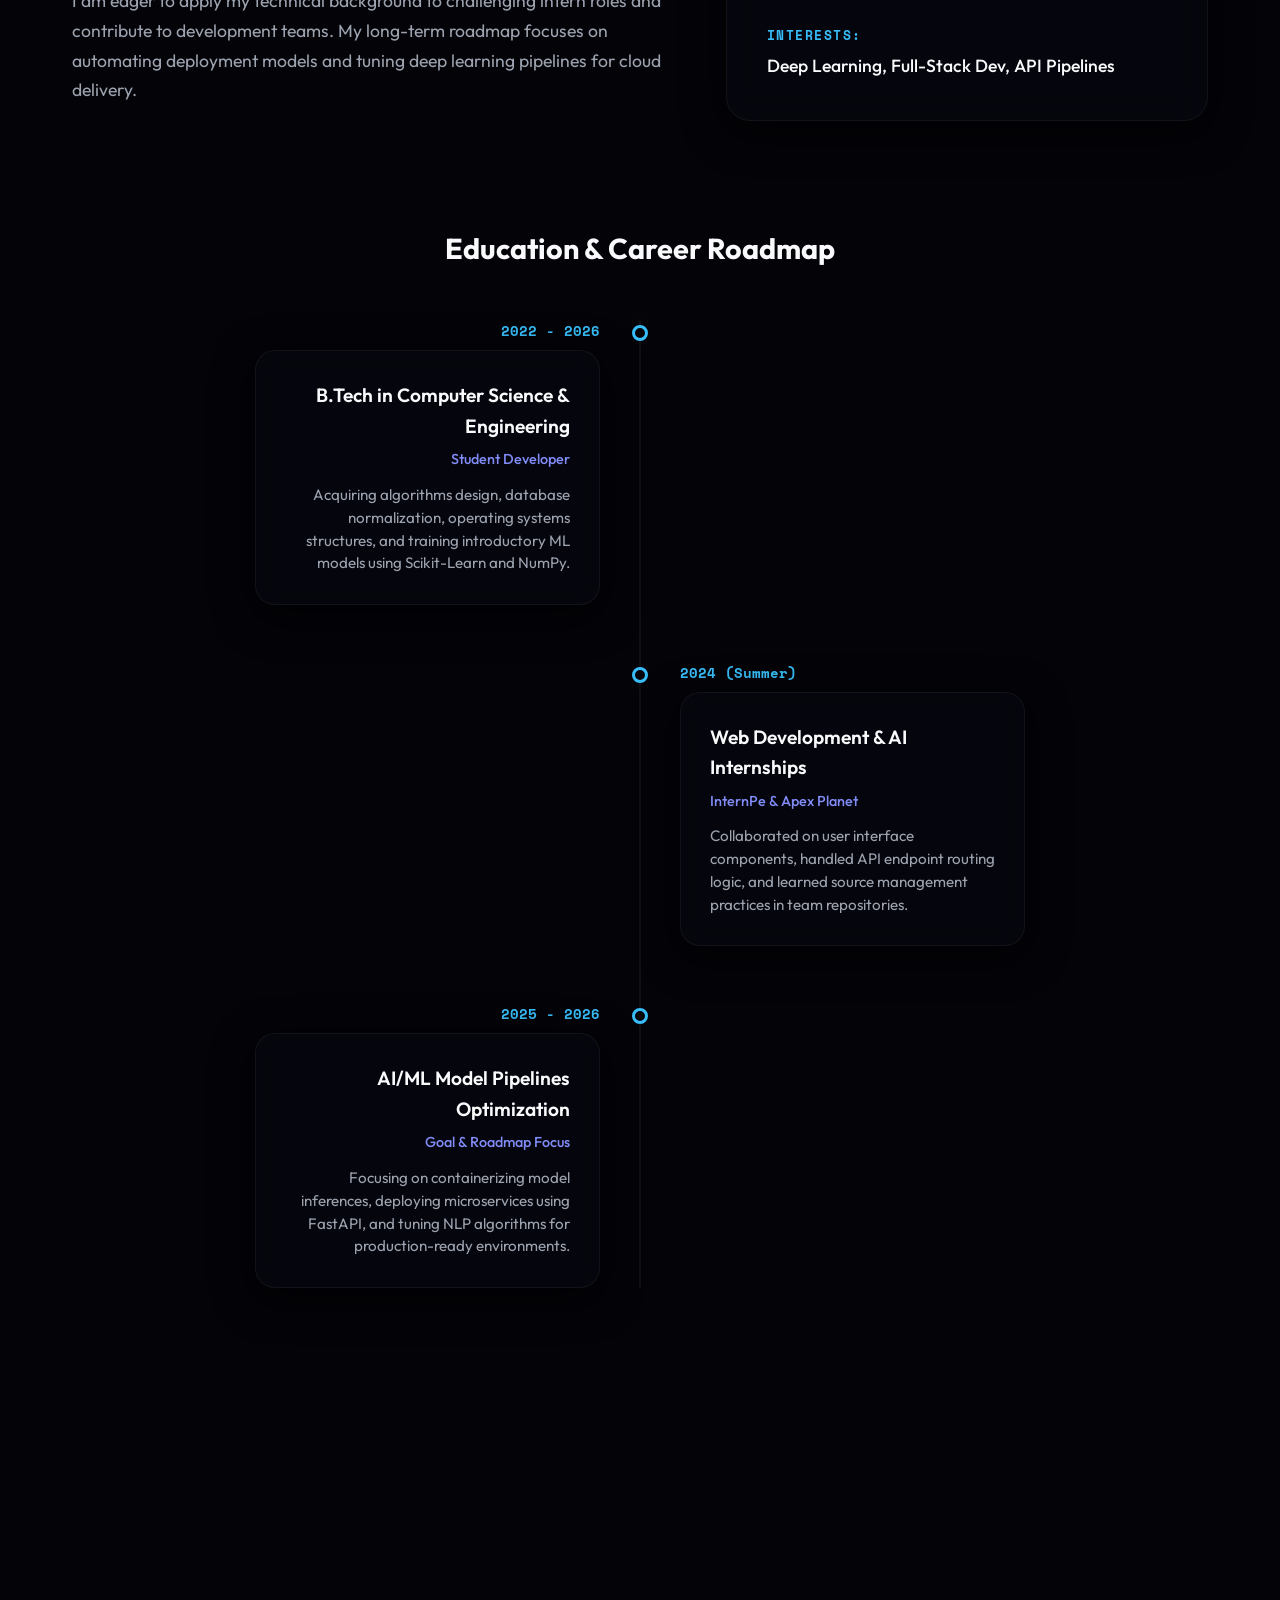
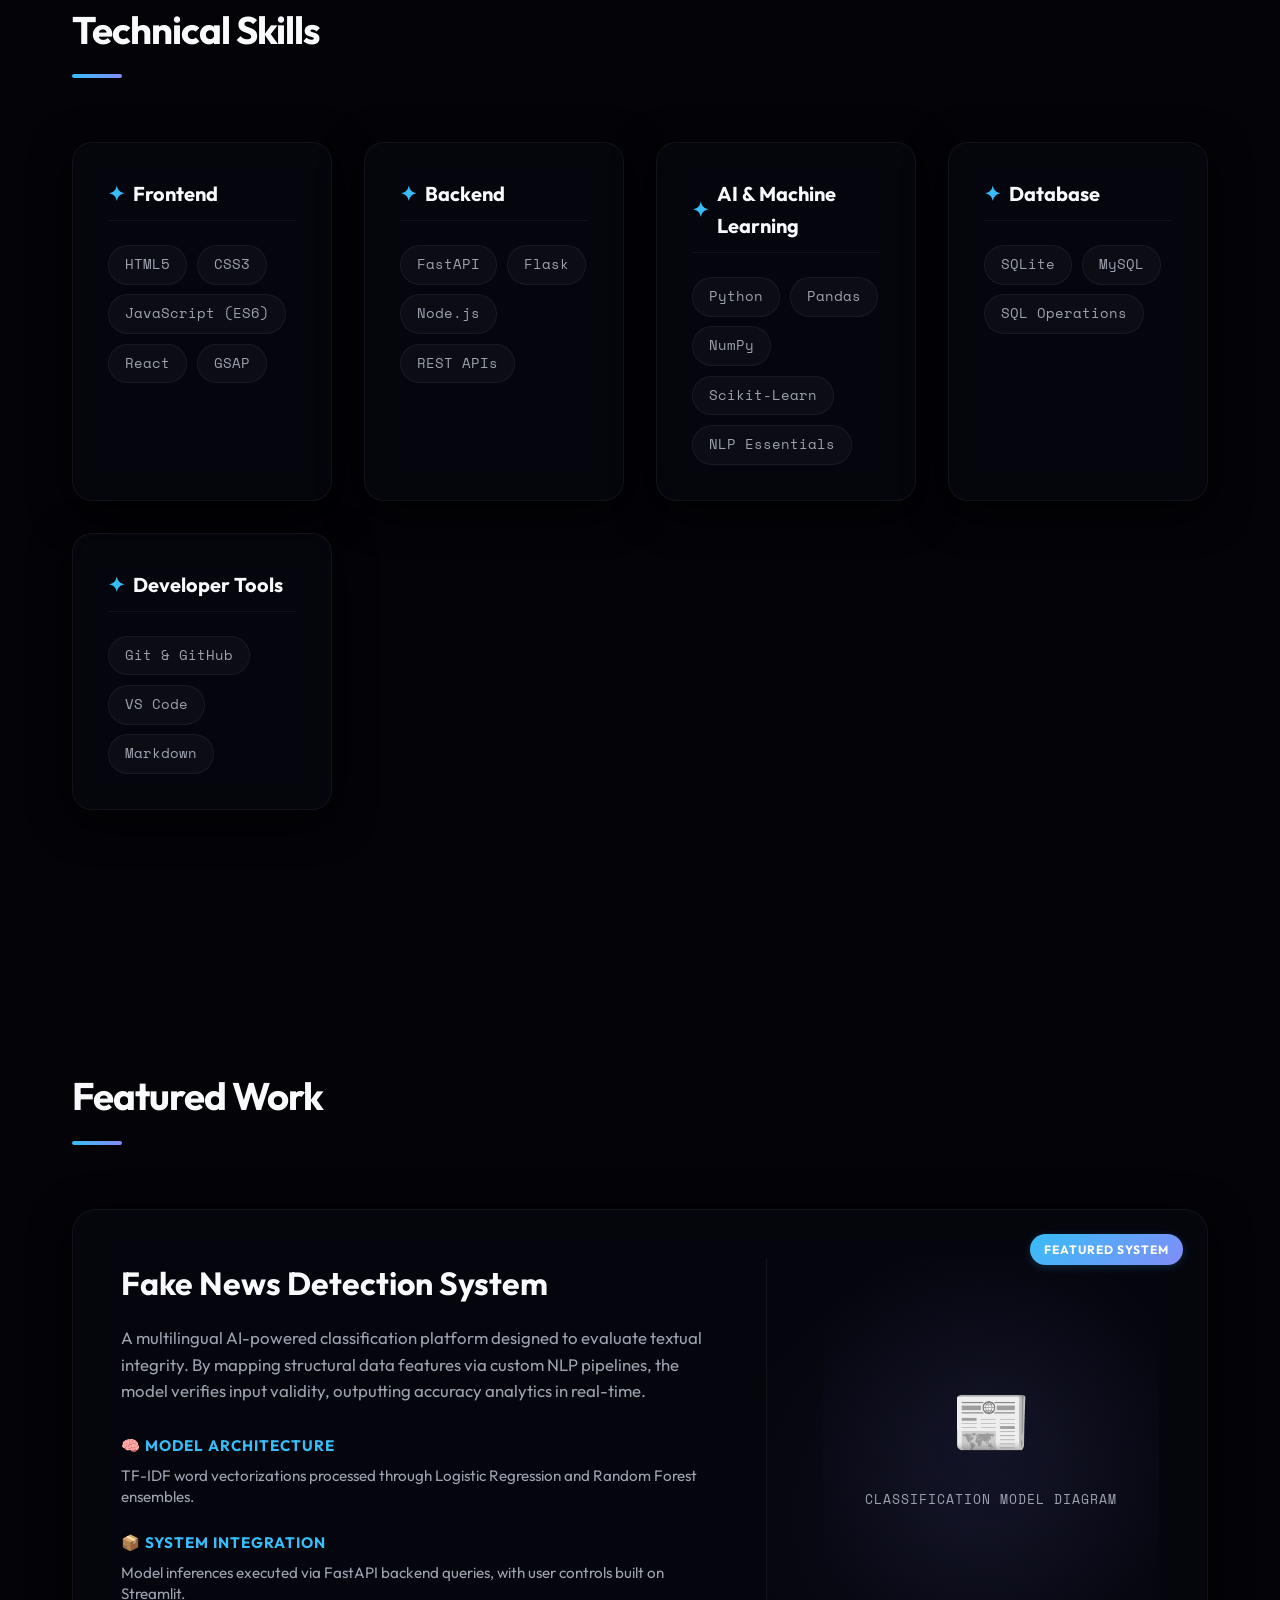
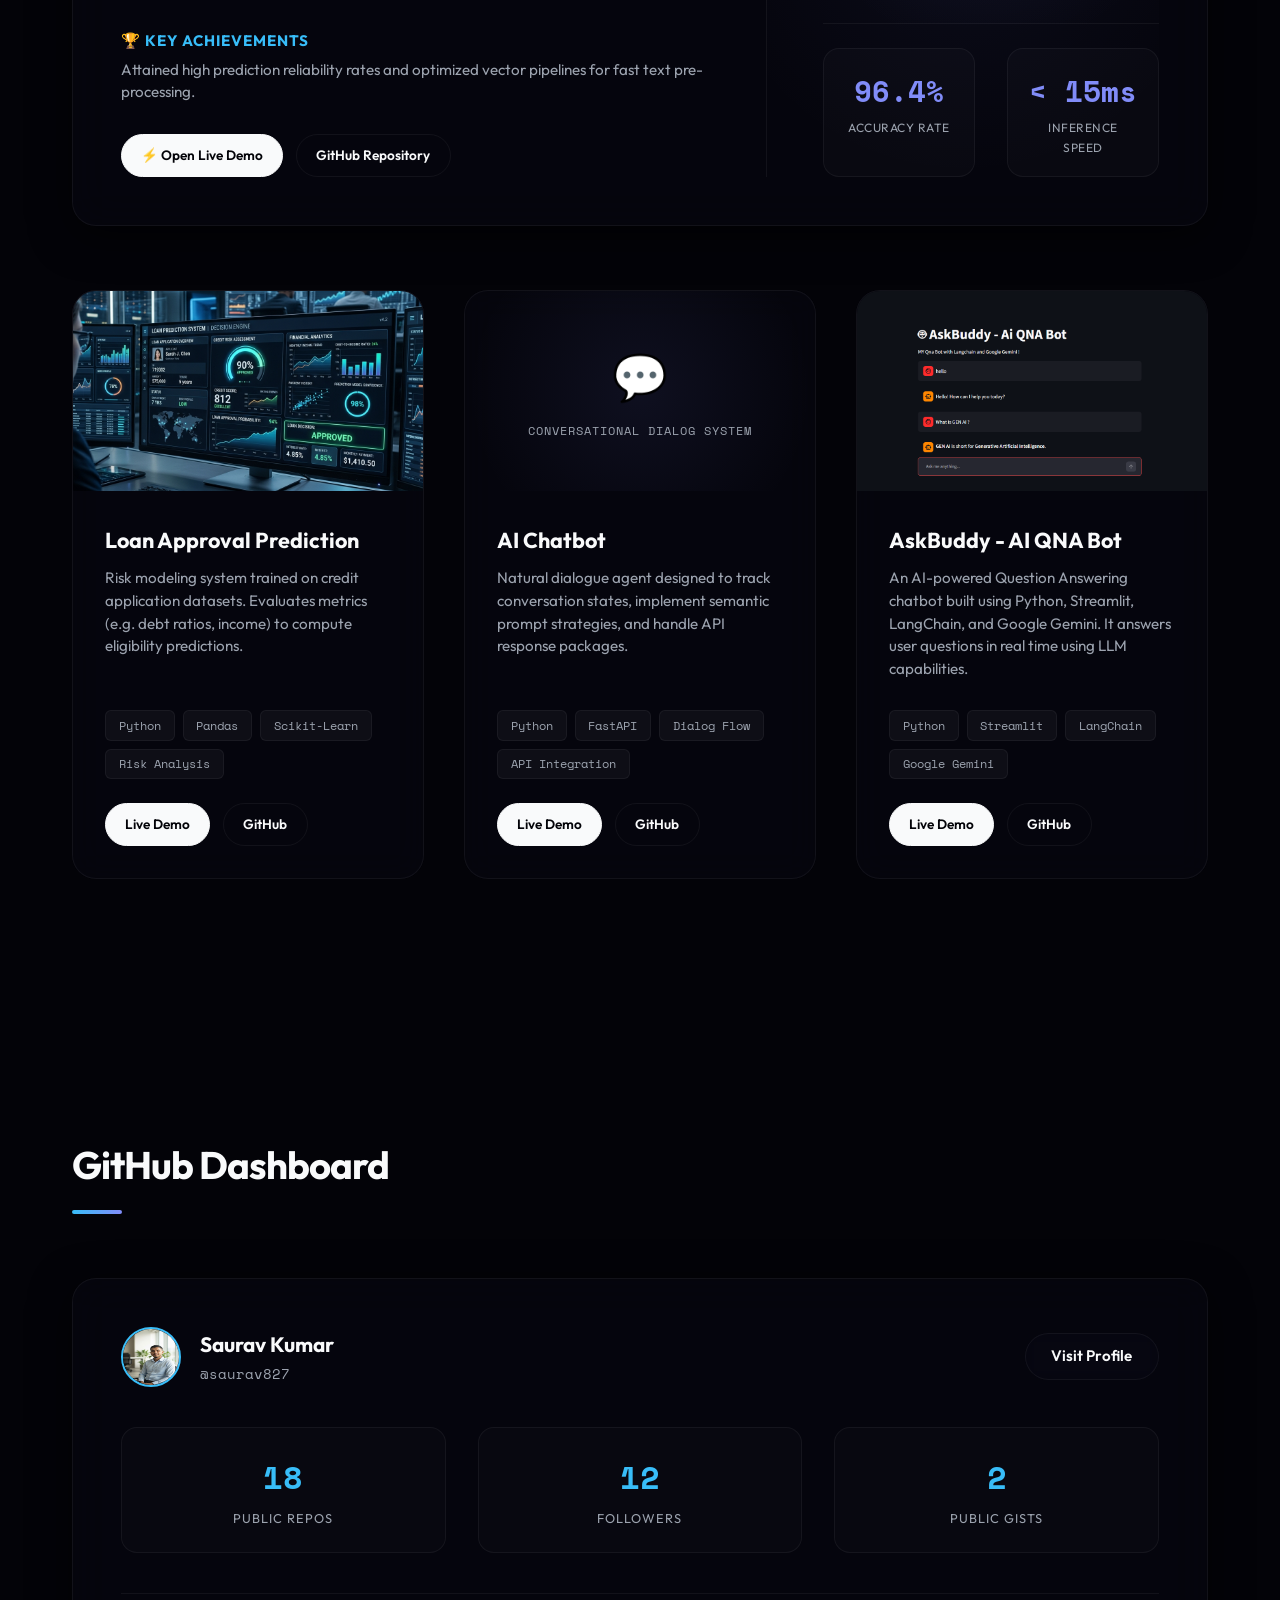
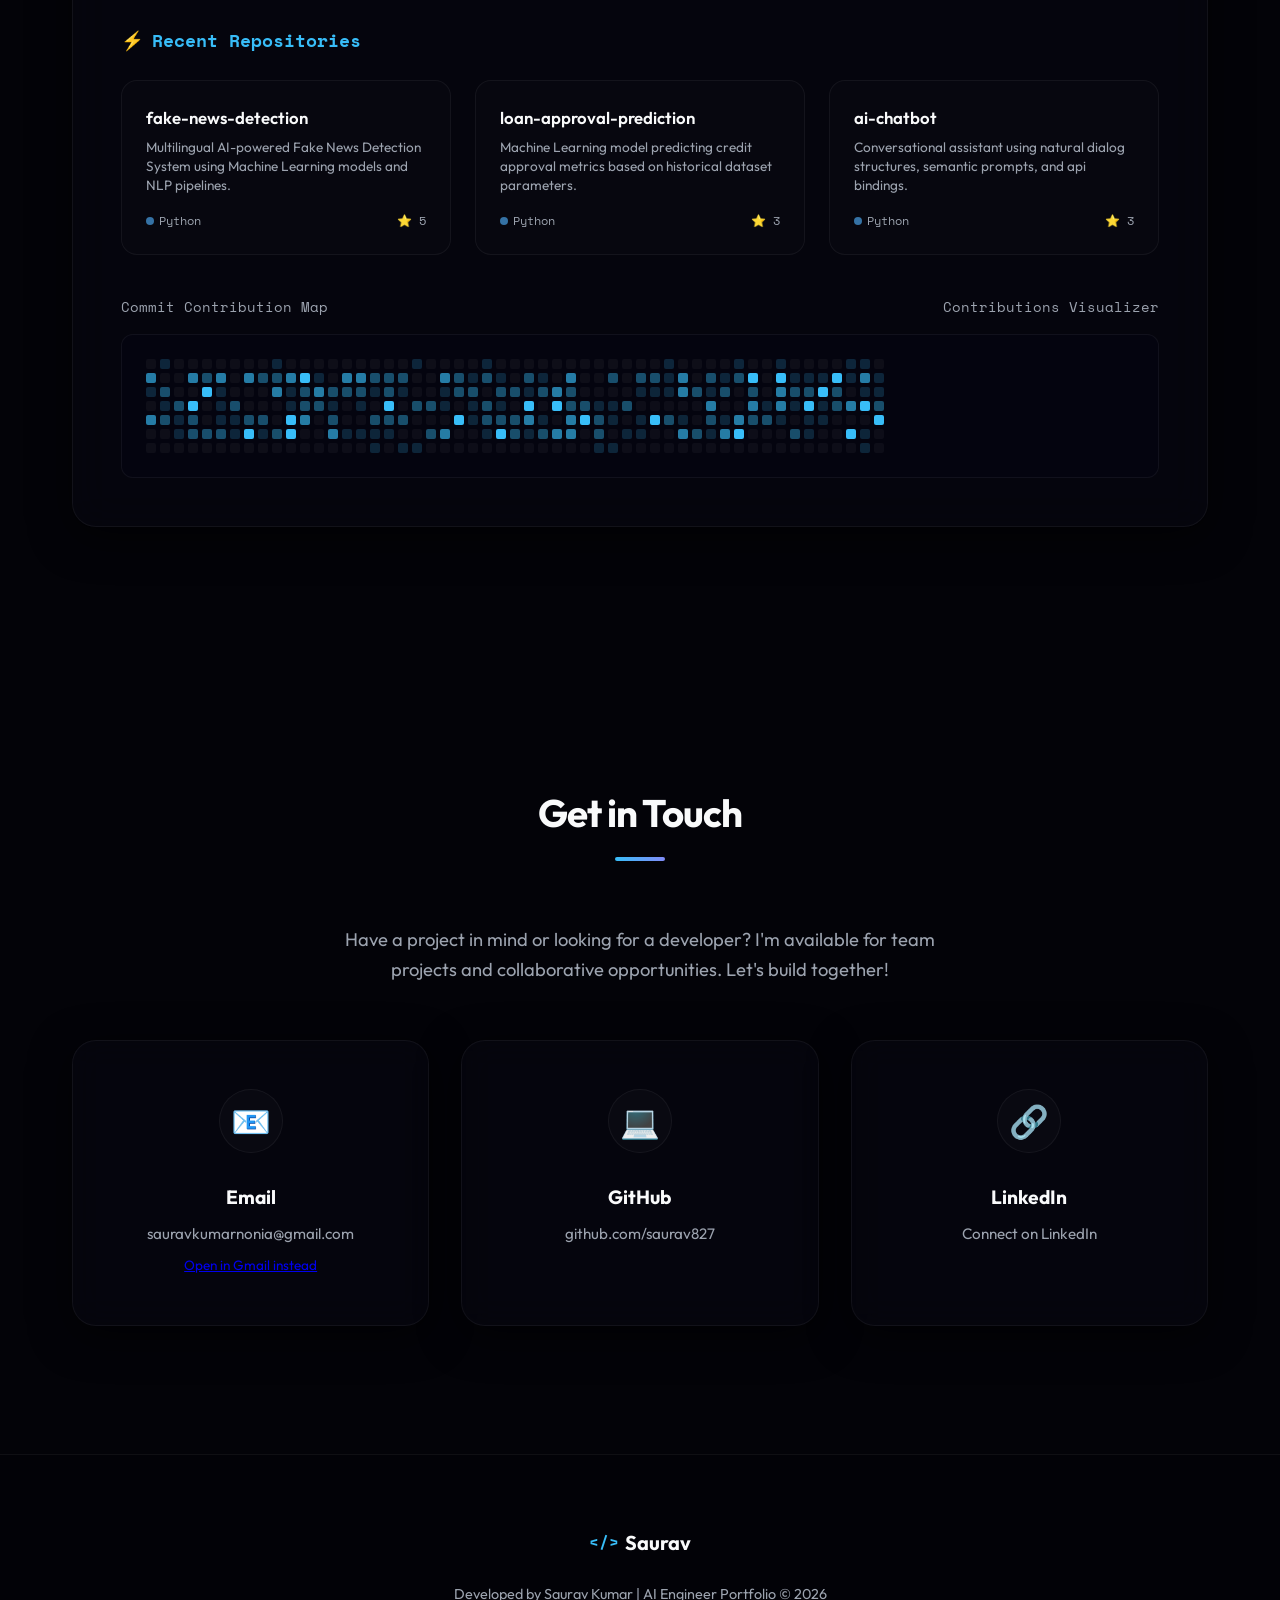
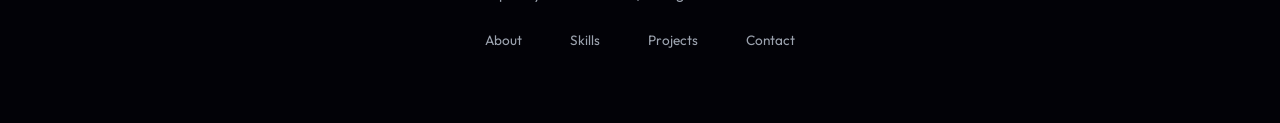
==== commit 74ce6b13: "Revert image name to askbuddy-qna.png" ====
--- a/index.html
+++ b/index.html
@@ -374,7 +374,7 @@
       <!-- Project 3: AskBuddy AI QNA Bot -->
       <div class="project-card reveal-el reveal-up delay-200">
         <div class="project-image">
-          <img src="assets/images/project-askbuddy-qna.png" alt="AskBuddy AI QNA Bot" style="position: absolute; top: 0; left: 0; width: 100%; height: 100%; object-fit: cover;">
+          <img src="assets/images/askbuddy-qna.png" alt="AskBuddy AI QNA Bot" style="position: absolute; top: 0; left: 0; width: 100%; height: 100%; object-fit: cover;">
           <div class="project-image-fallback" style="z-index: -1;">
             <span>🧠</span>
             <p>GENERATIVE AI</p>
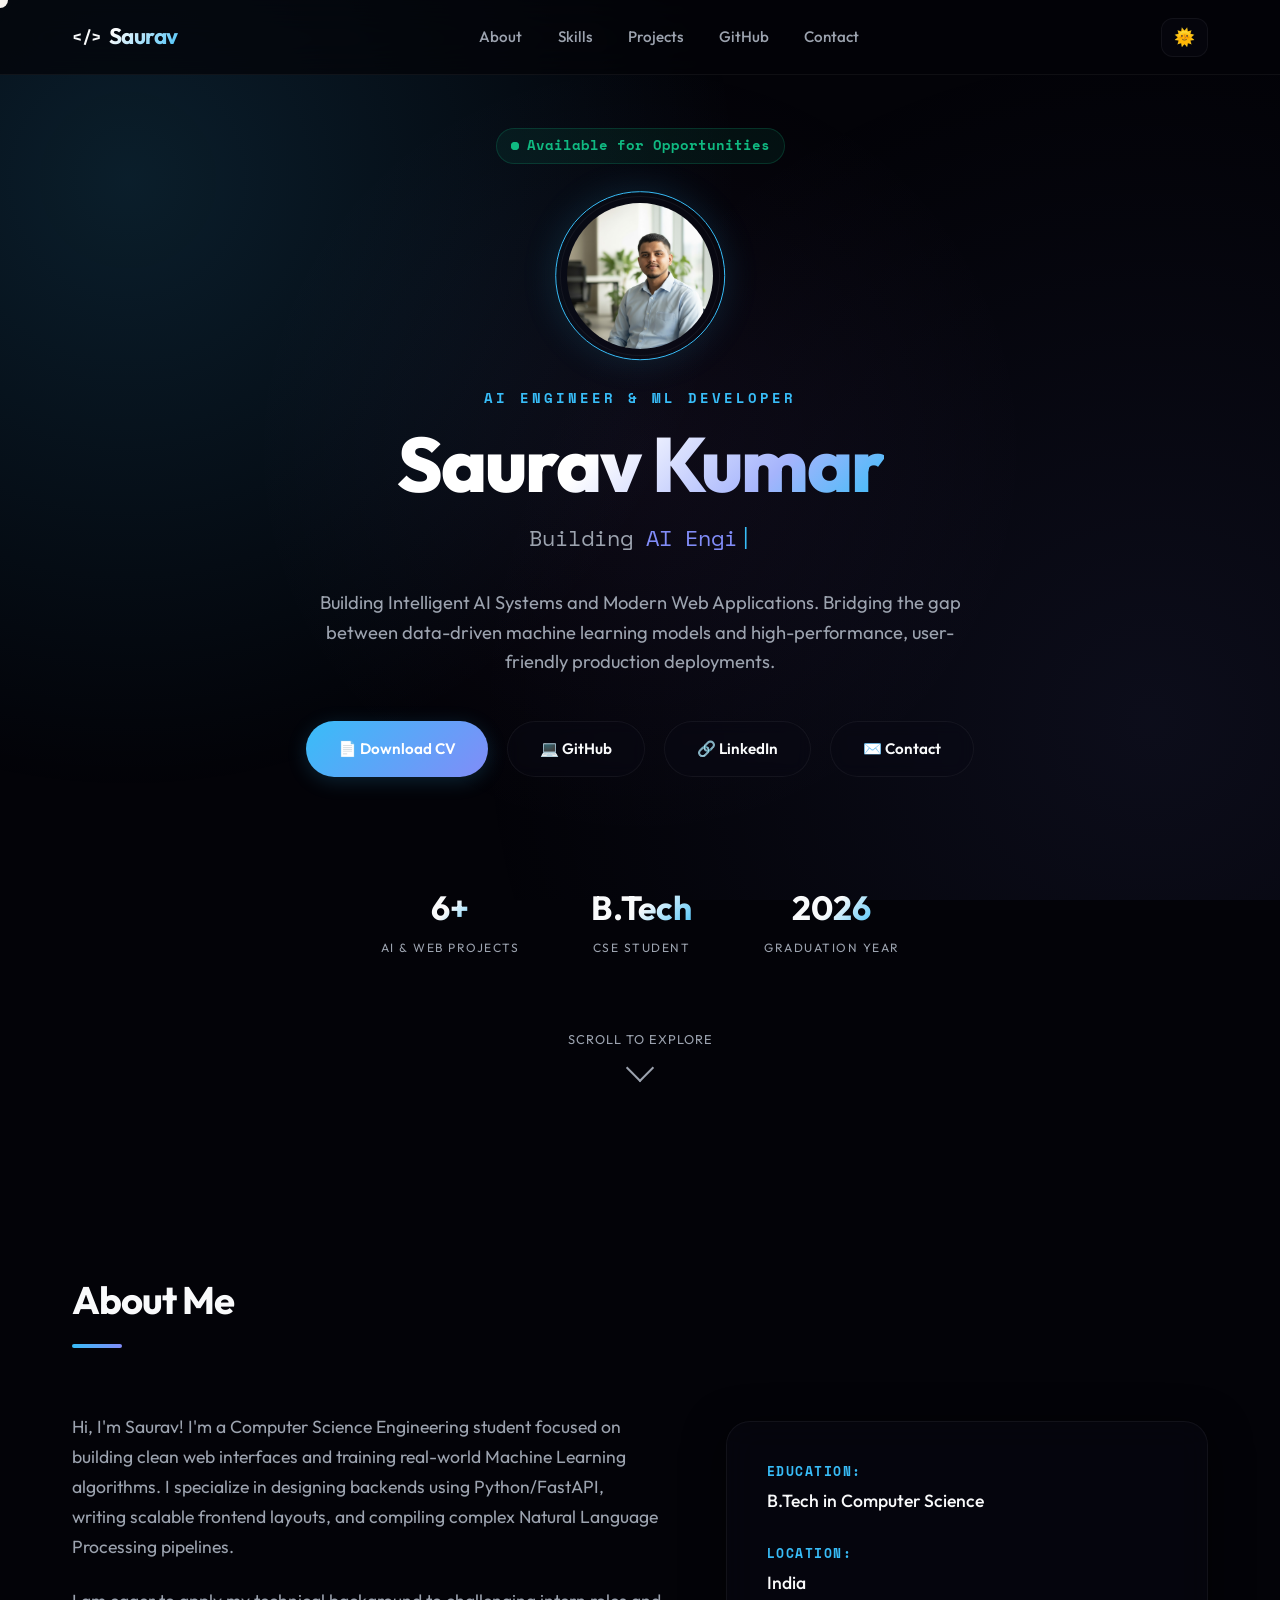
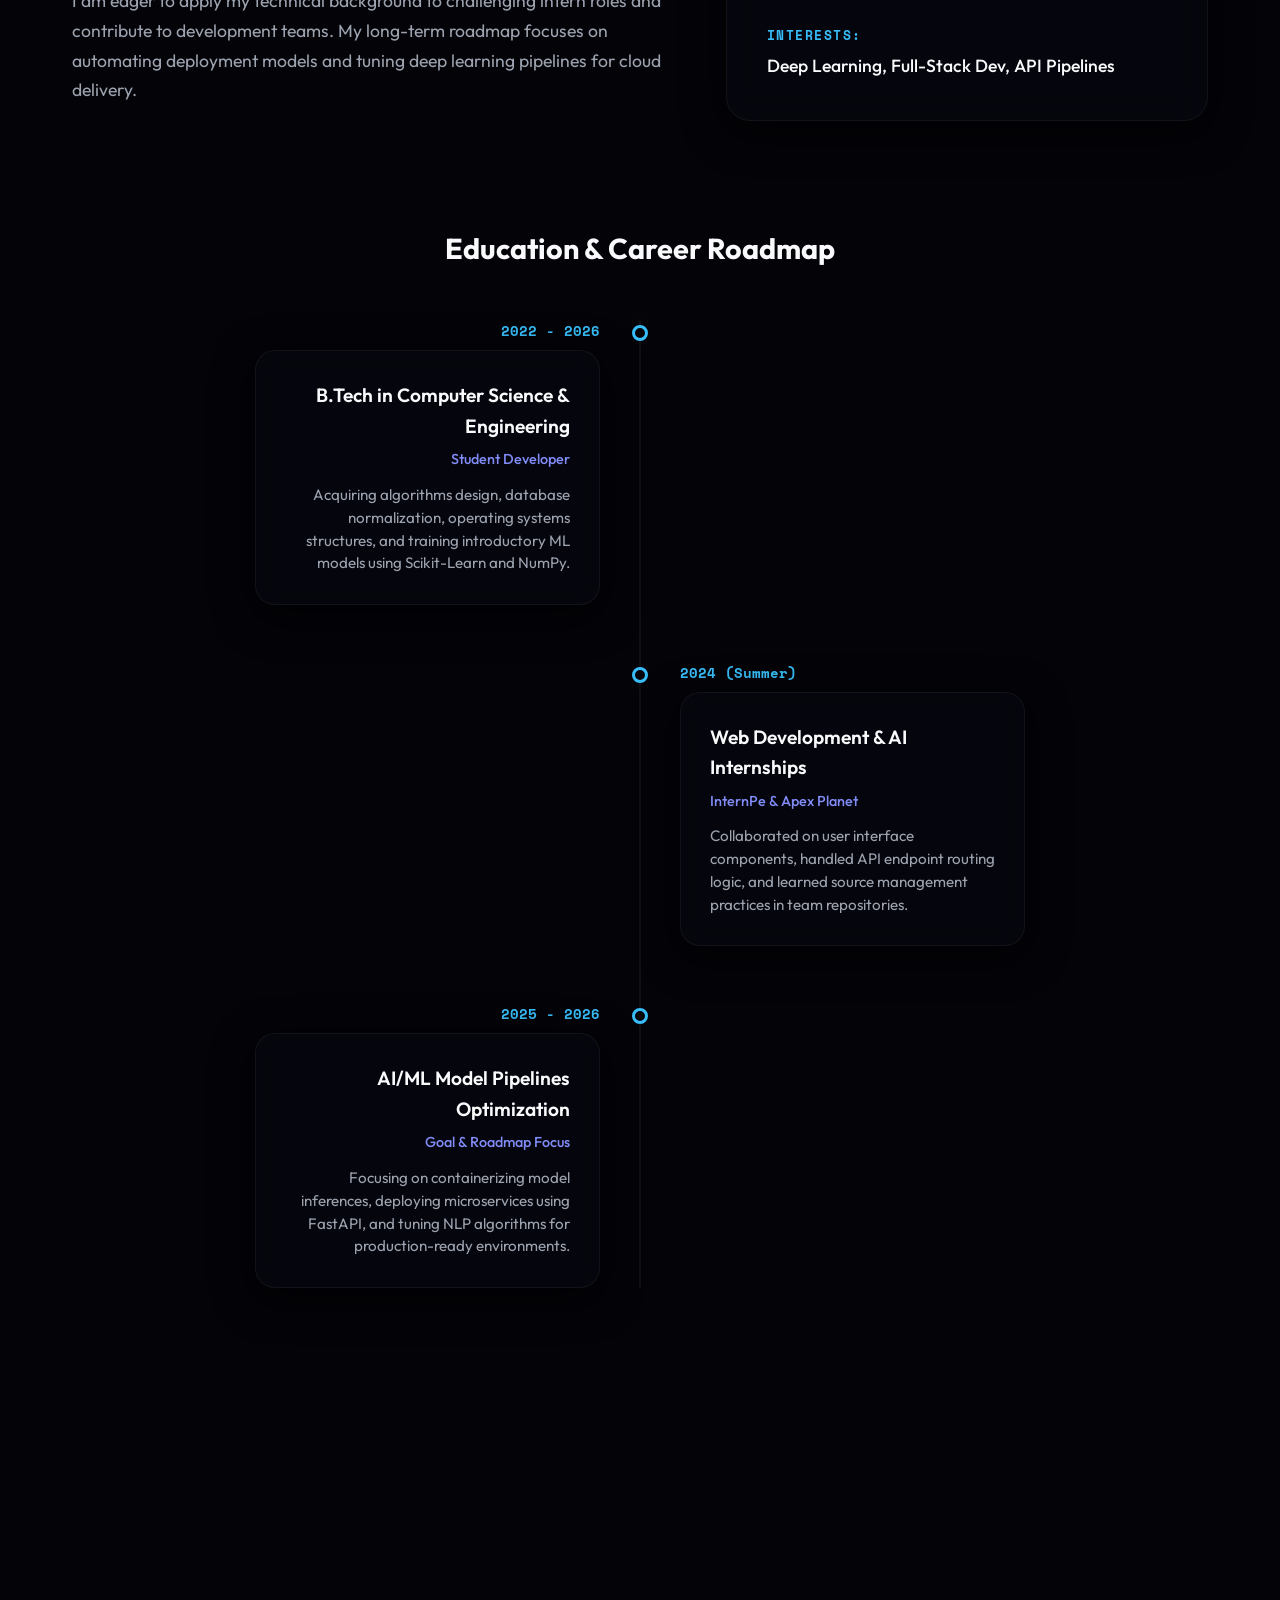
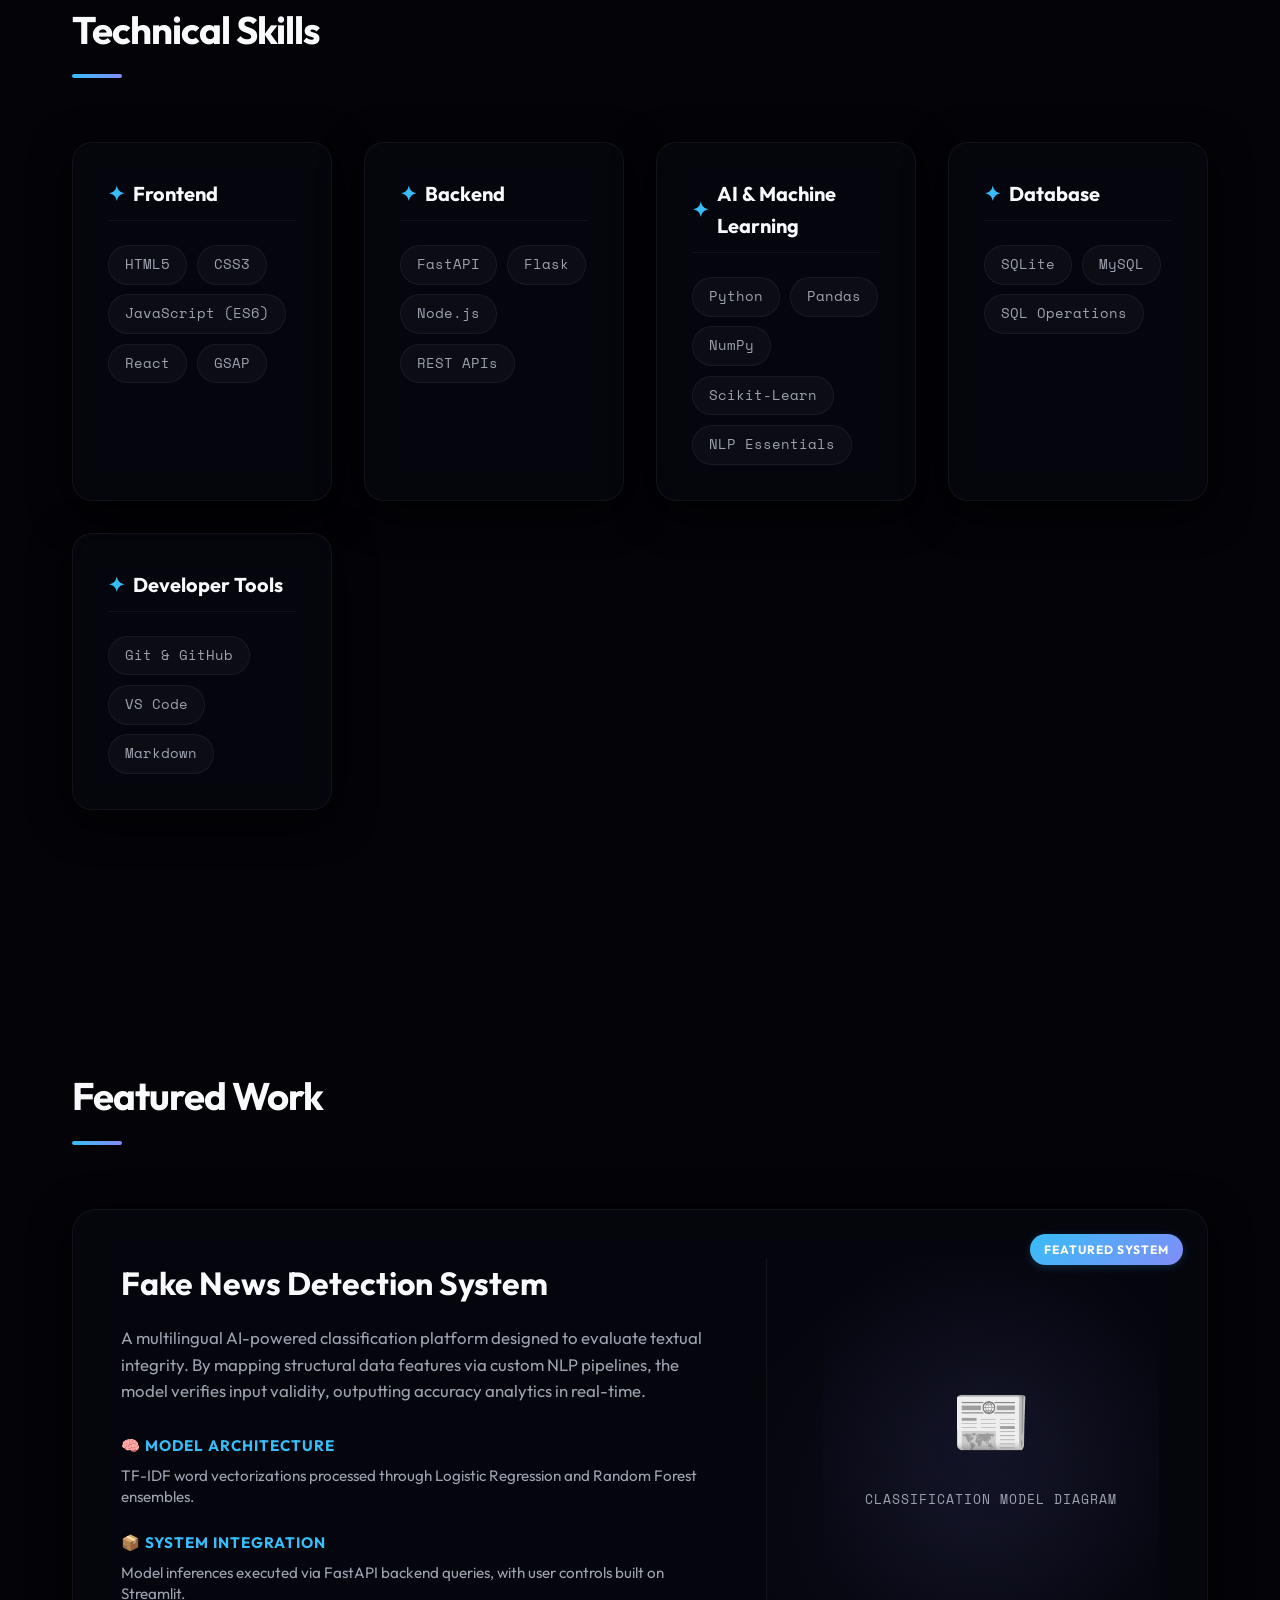
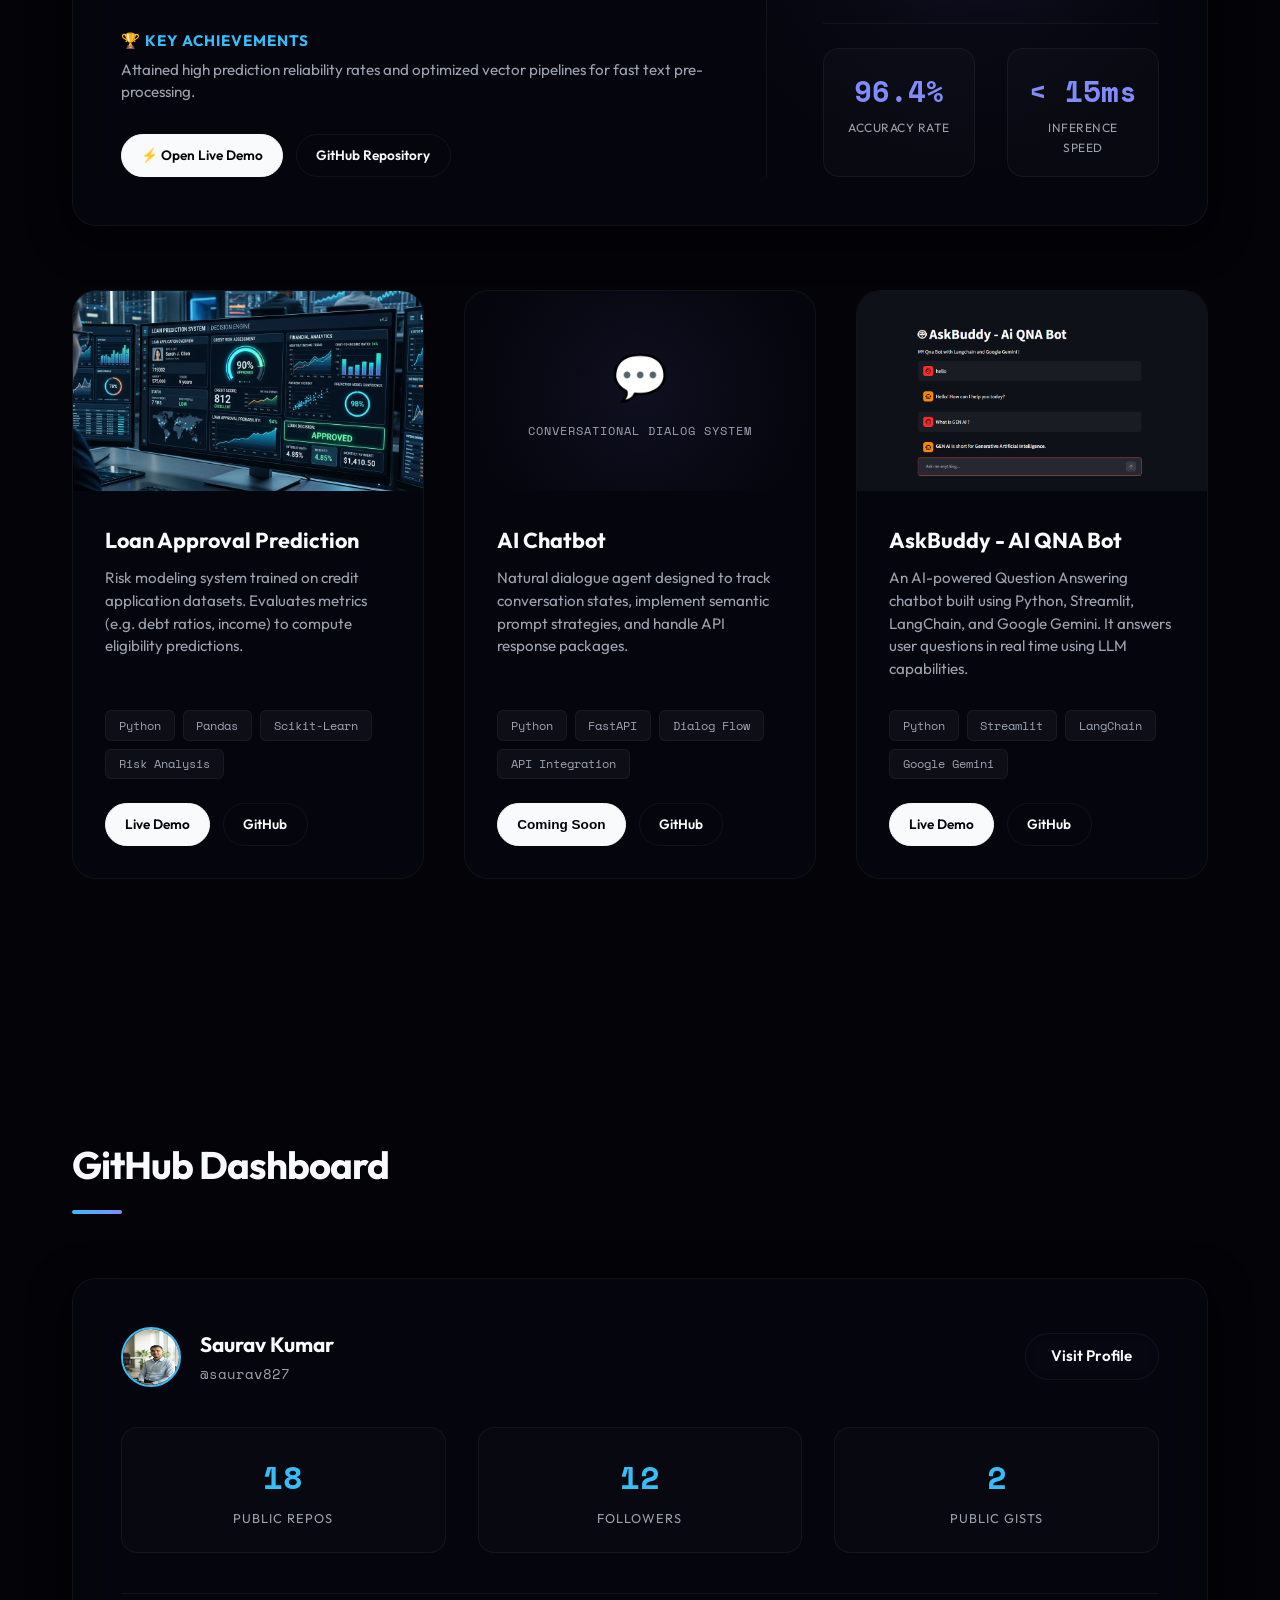
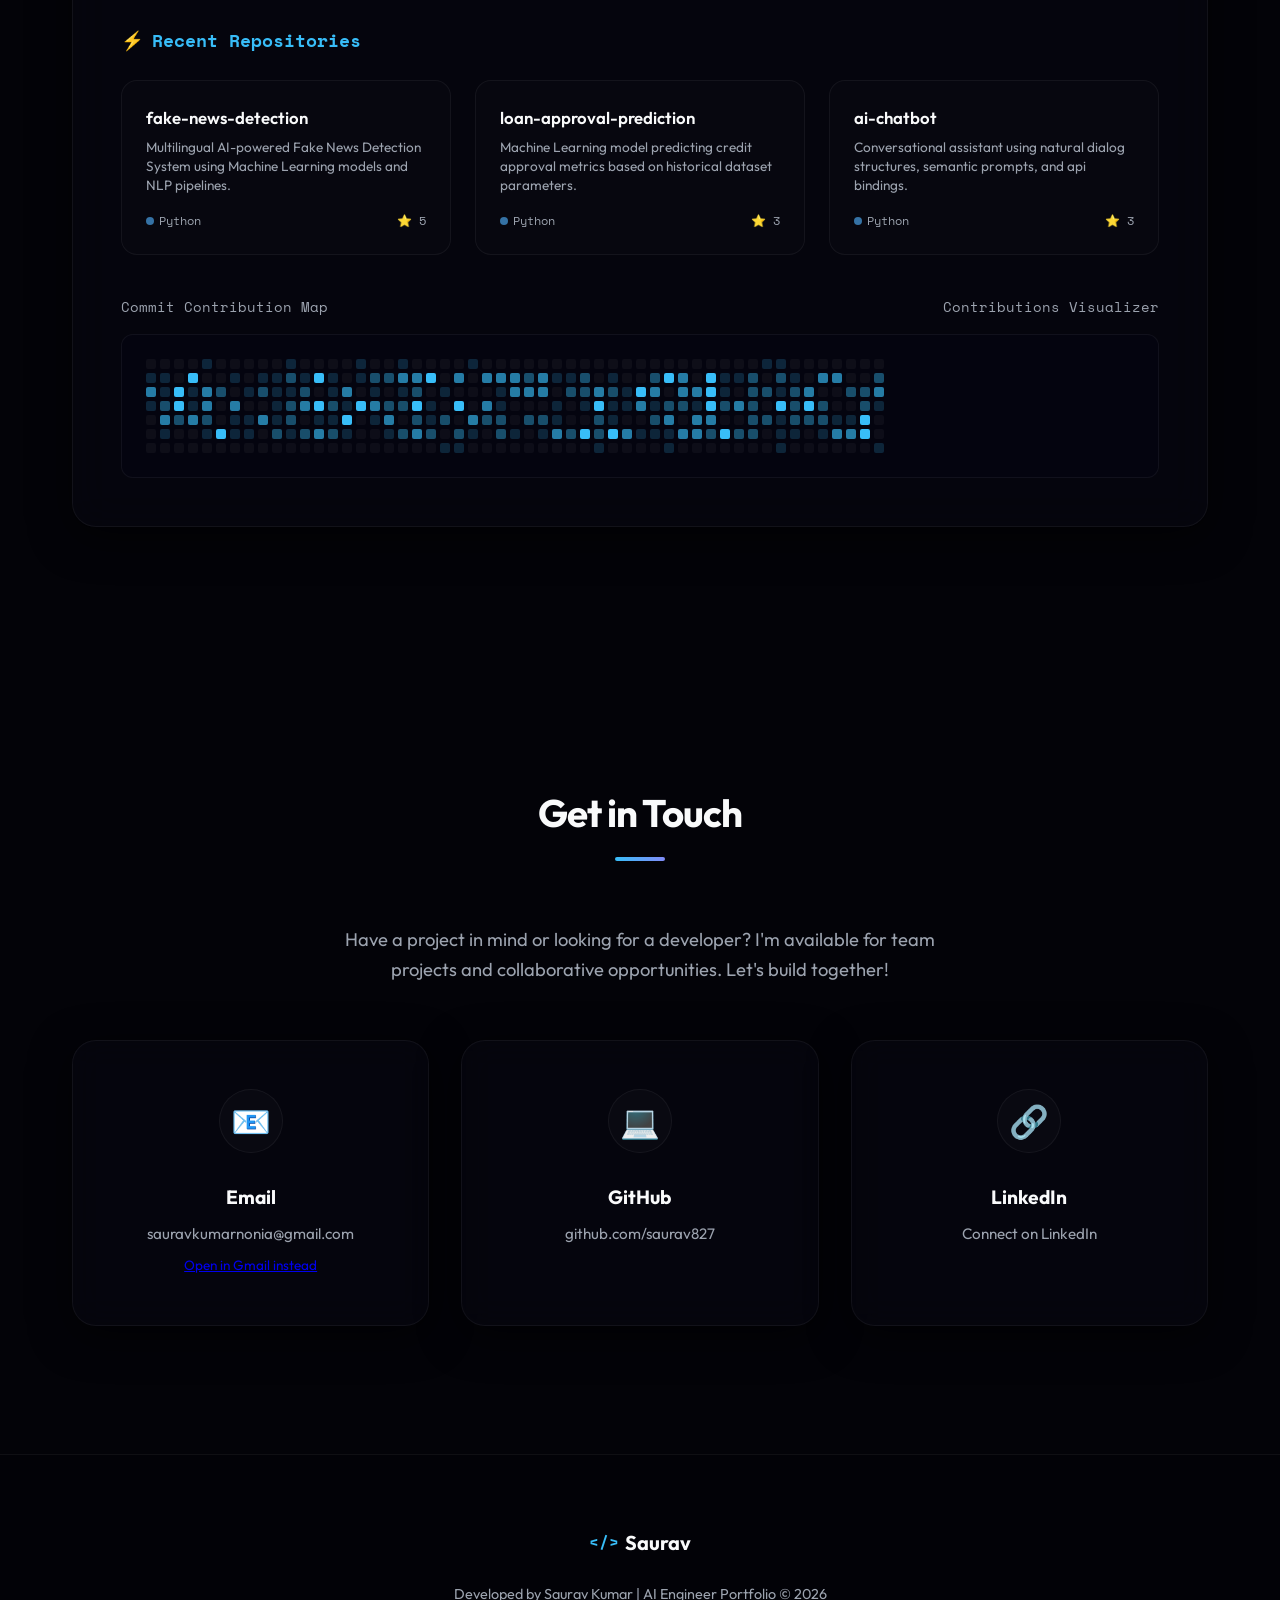
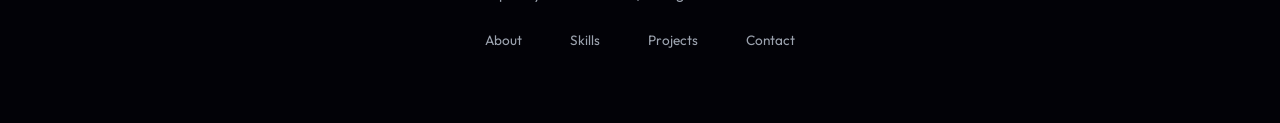
==== commit 0369297f: "Fix AI Chatbot project card and Live Demo link" ====
--- a/index.html
+++ b/index.html
@@ -365,7 +365,7 @@
             <span class="tag">API Integration</span>
           </div>
           <div class="project-actions">
-            <a href="projects/ai-chatbot/index.html" class="project-btn project-btn-primary">Live Demo</a>
+            <button class="project-btn project-btn-primary" disabled>Coming Soon</button>
             <a href="https://github.com/saurav827/ai-chatbot" target="_blank" rel="noopener noreferrer" class="project-btn project-btn-secondary">GitHub</a>
           </div>
         </div>
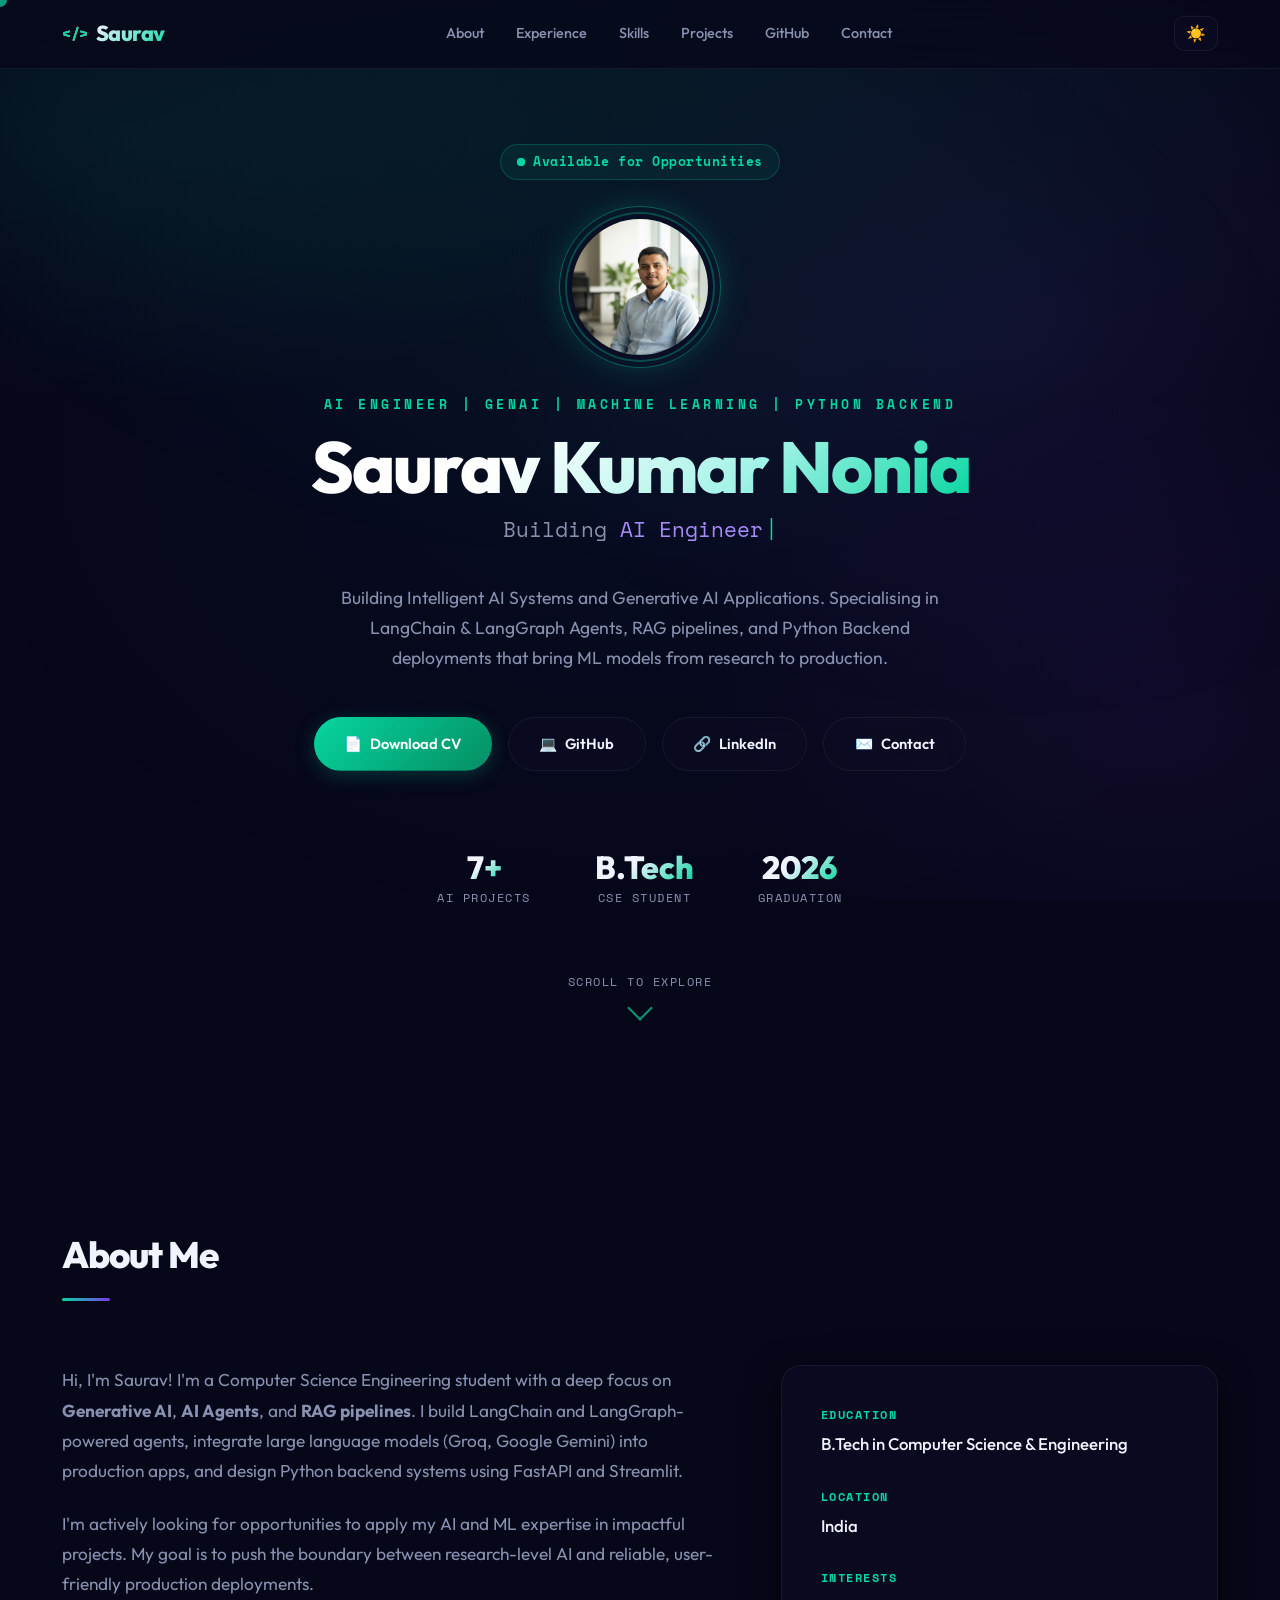
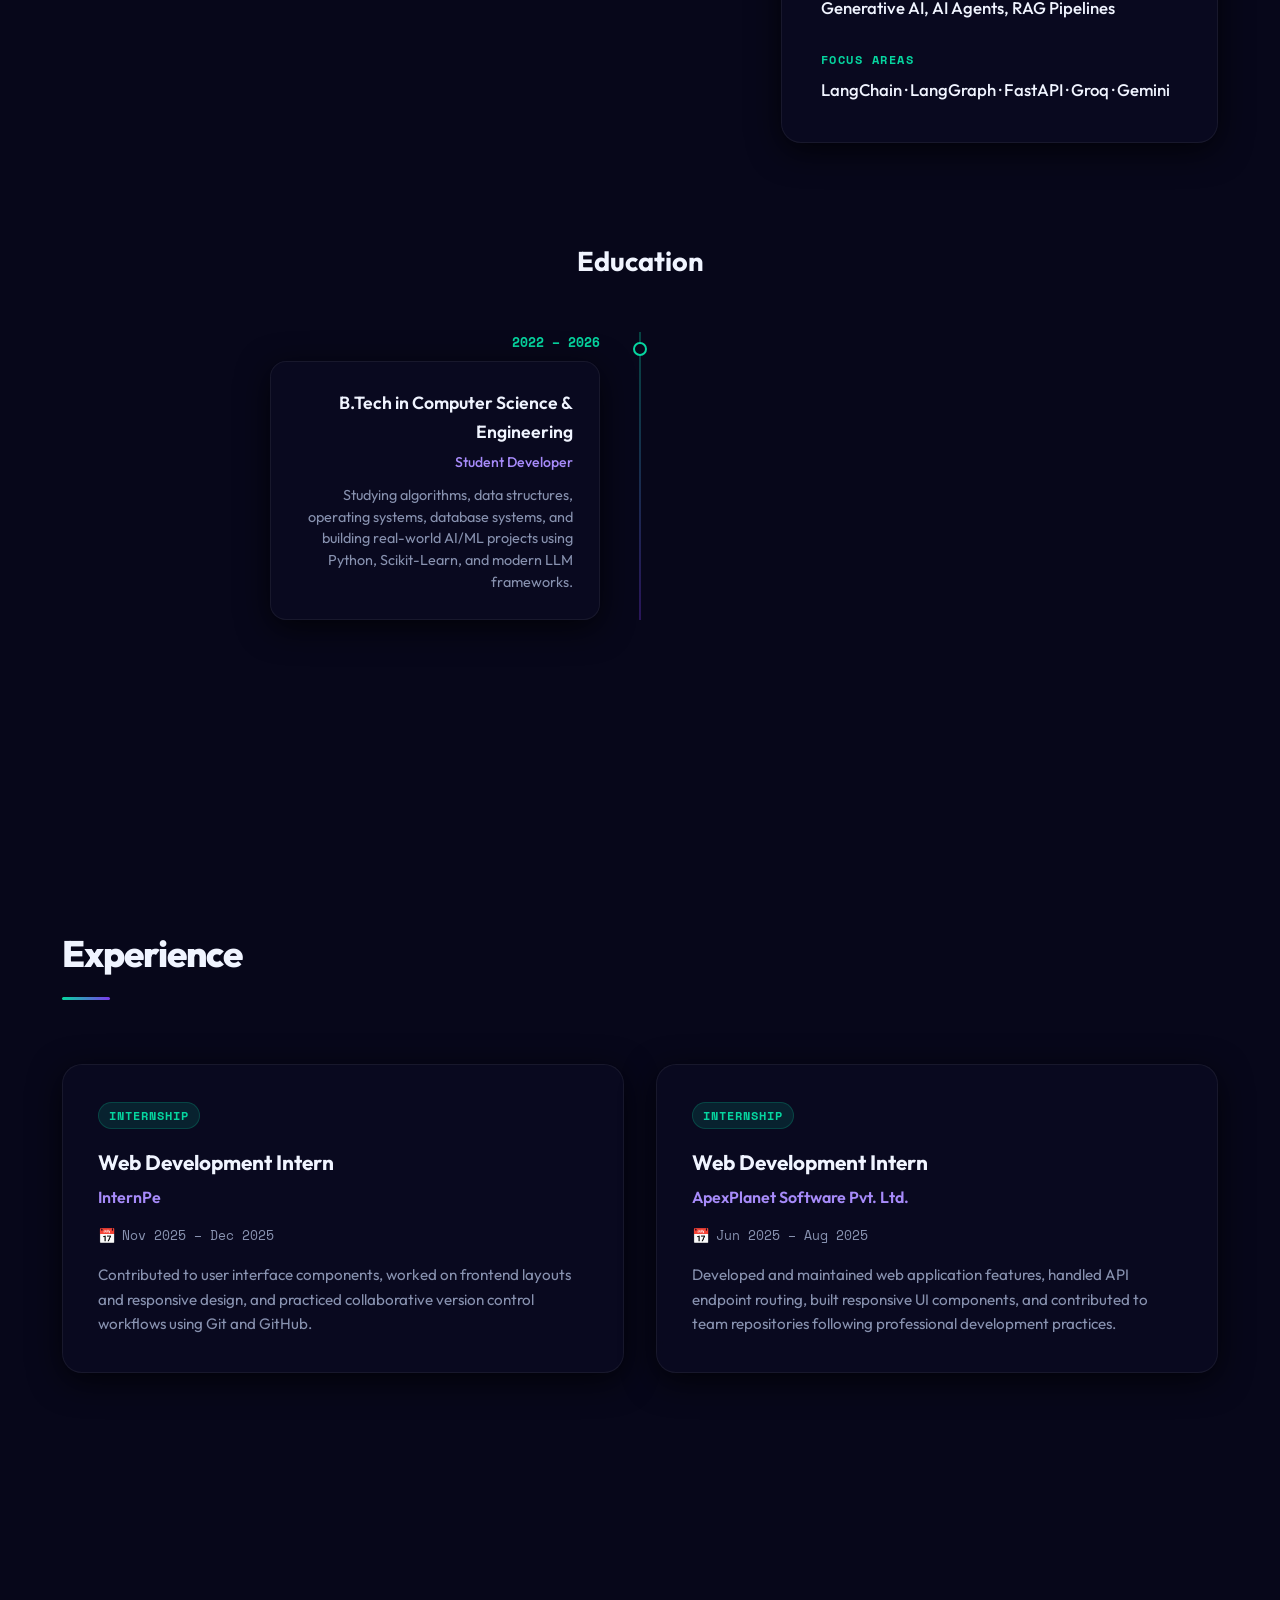
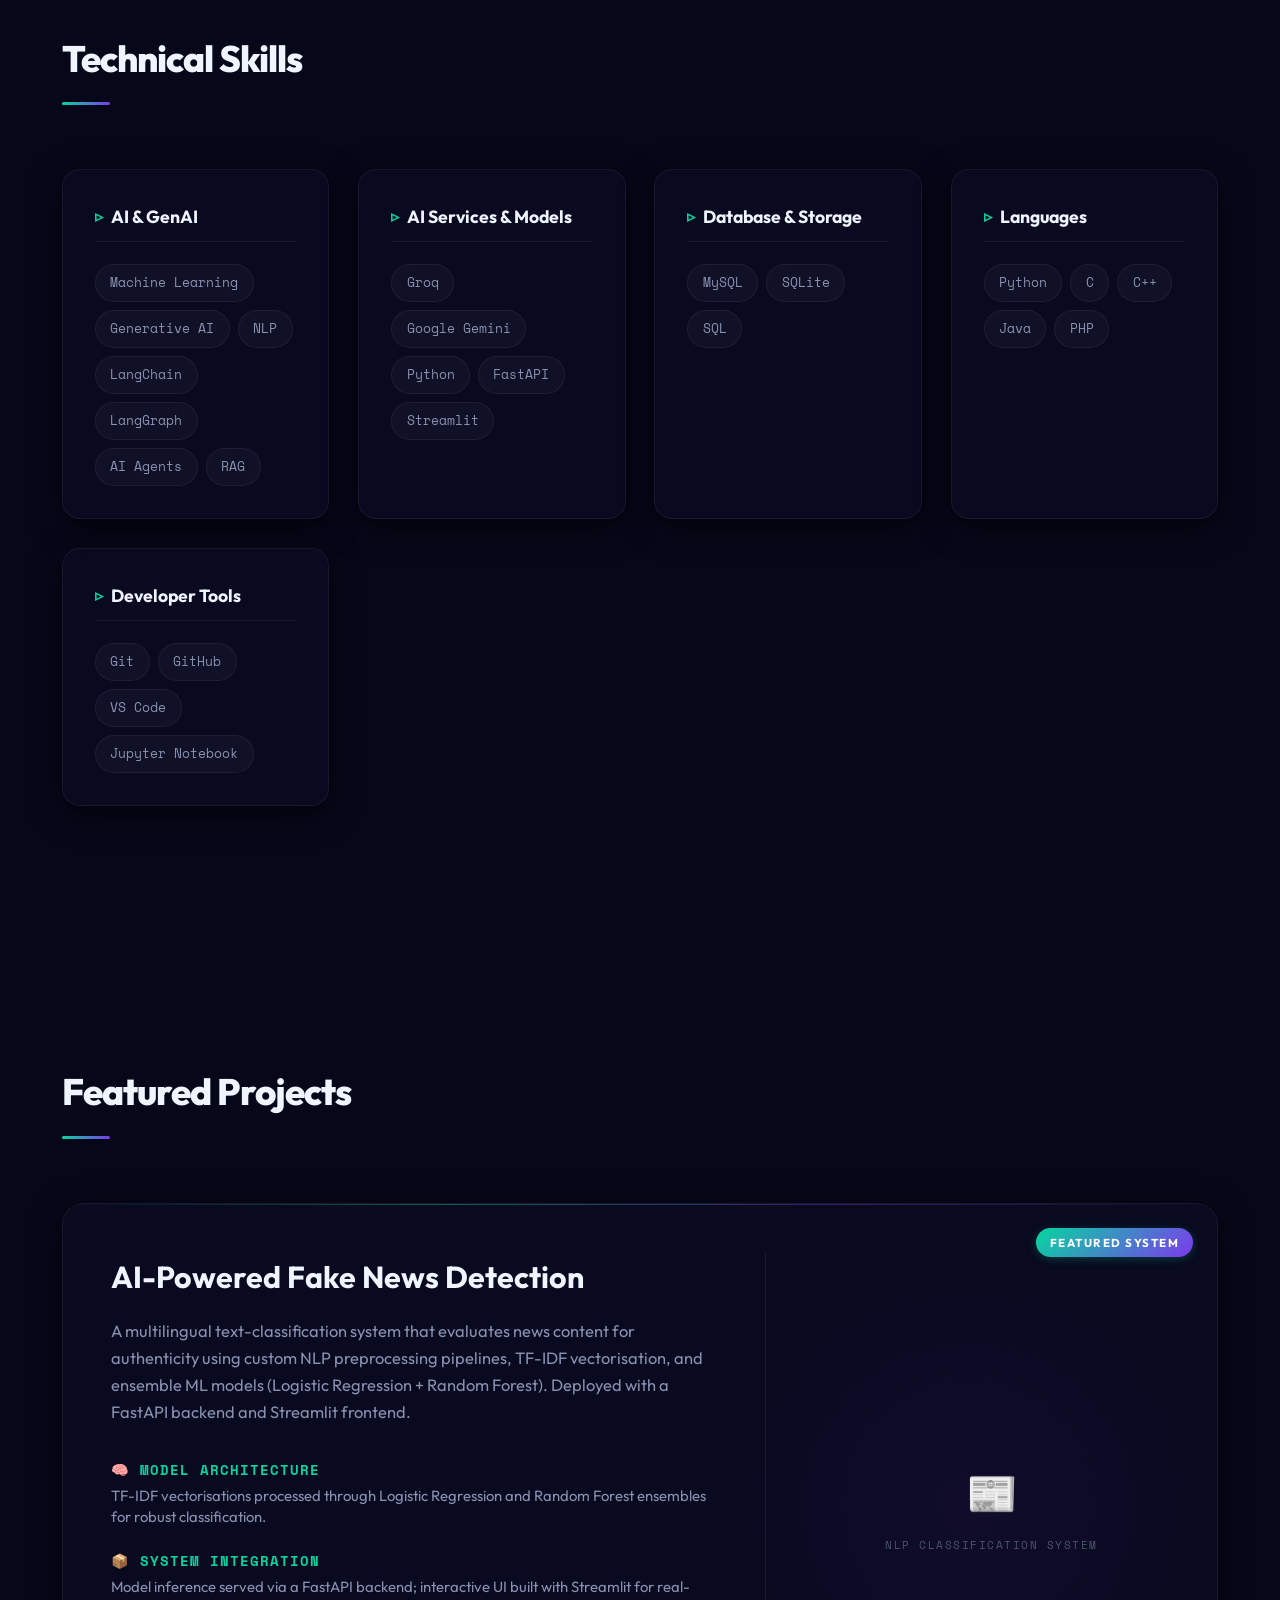
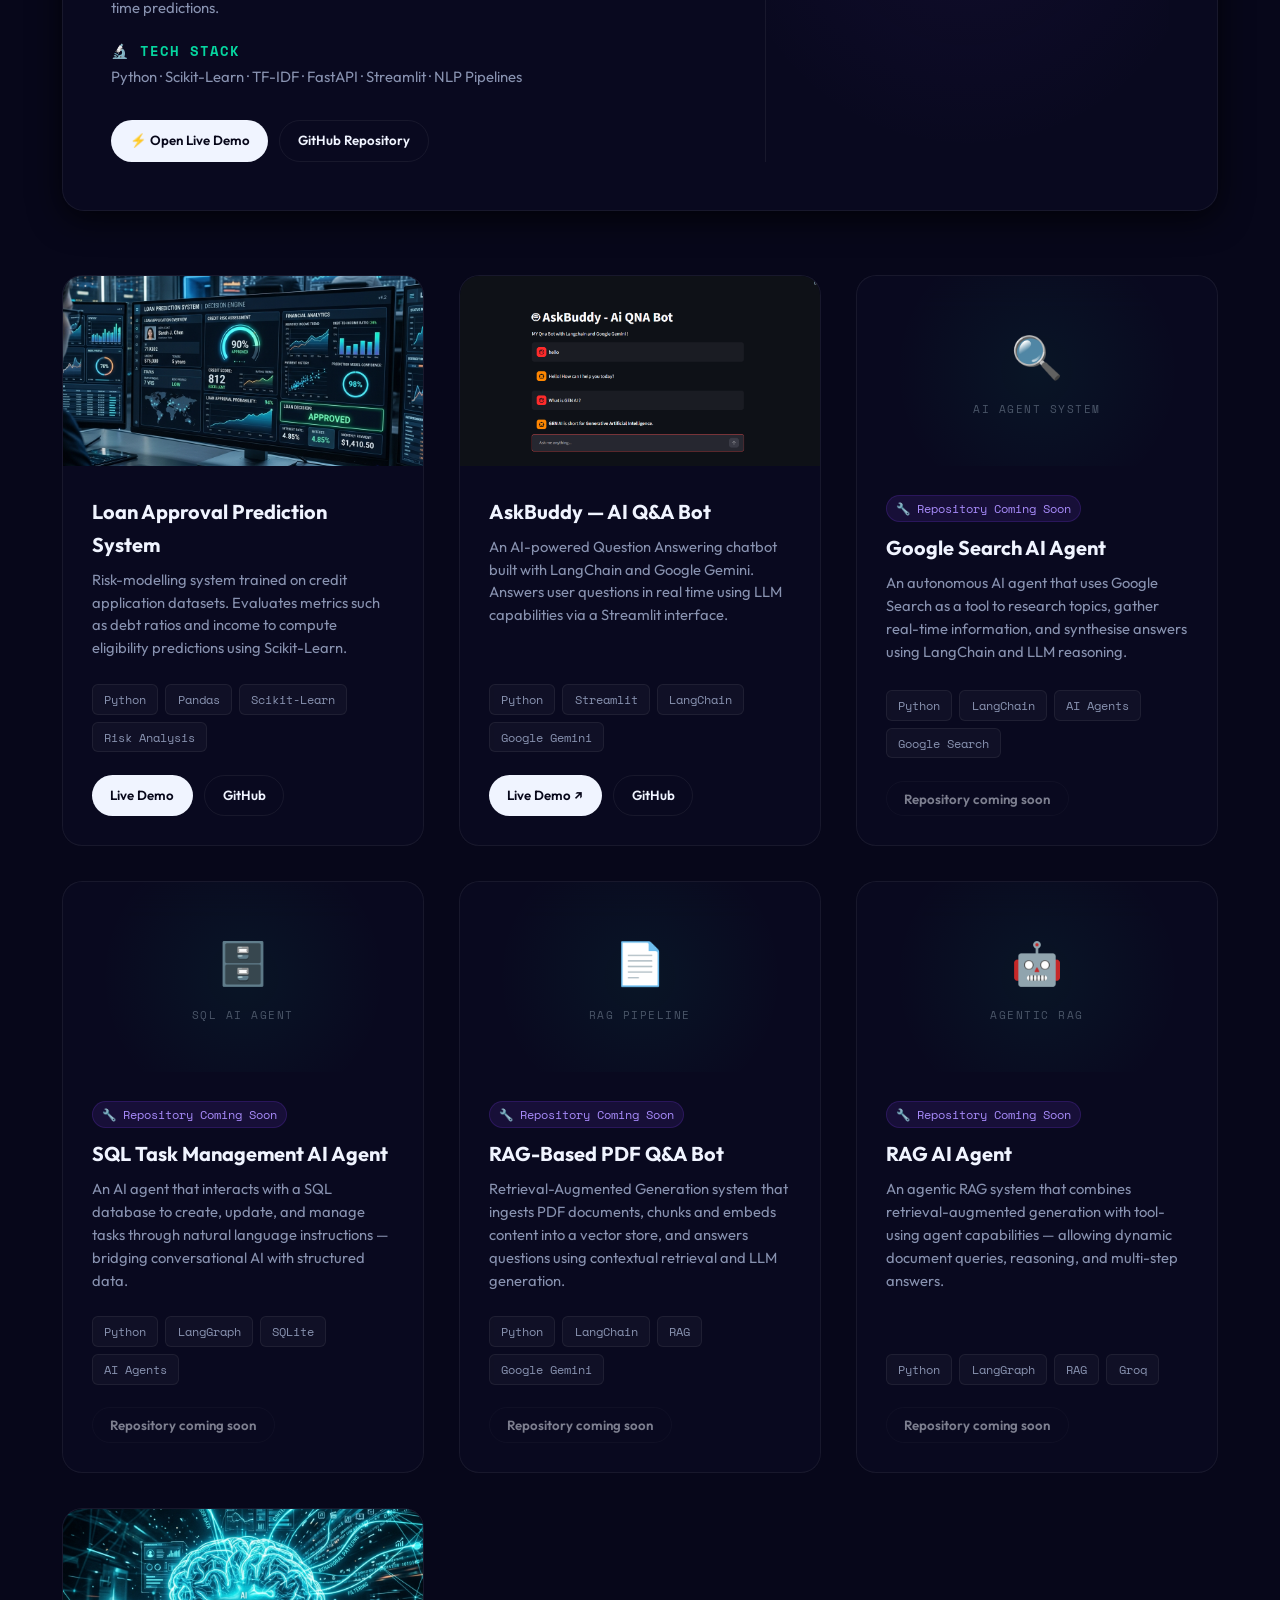
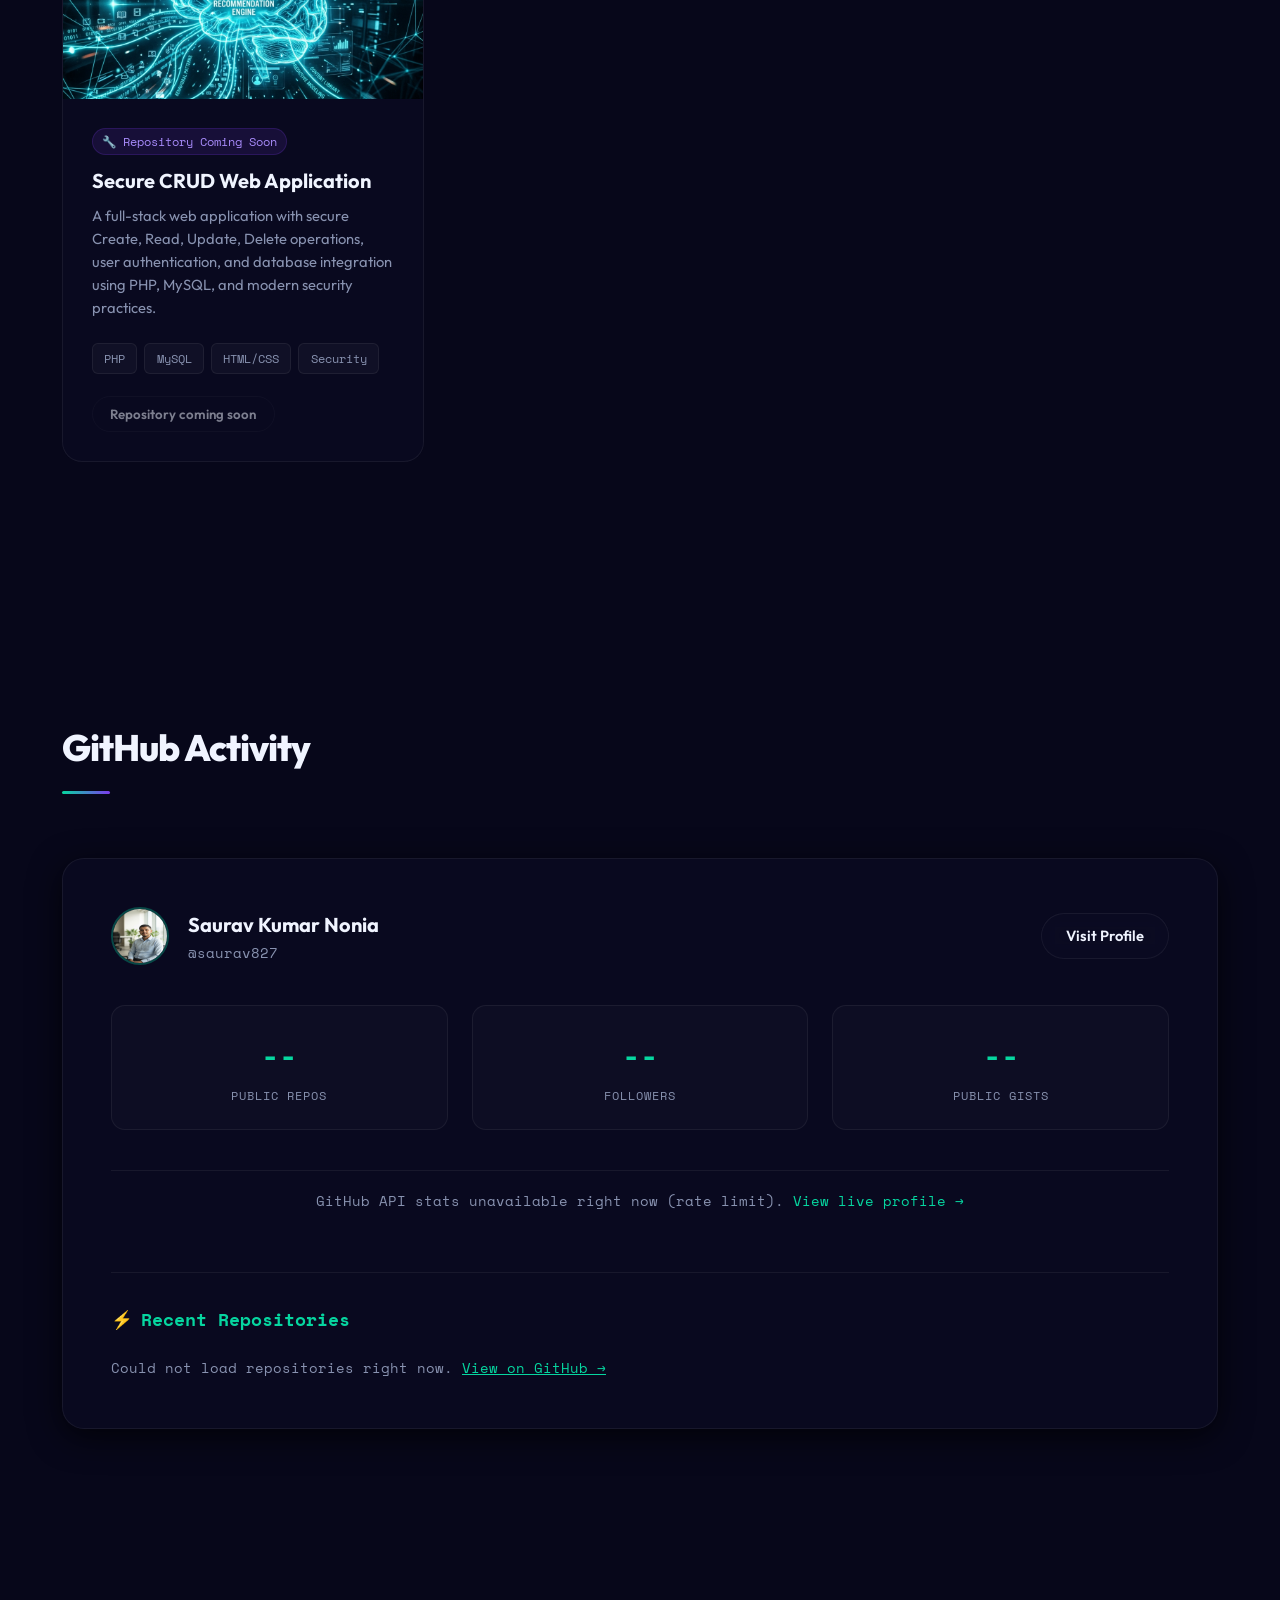
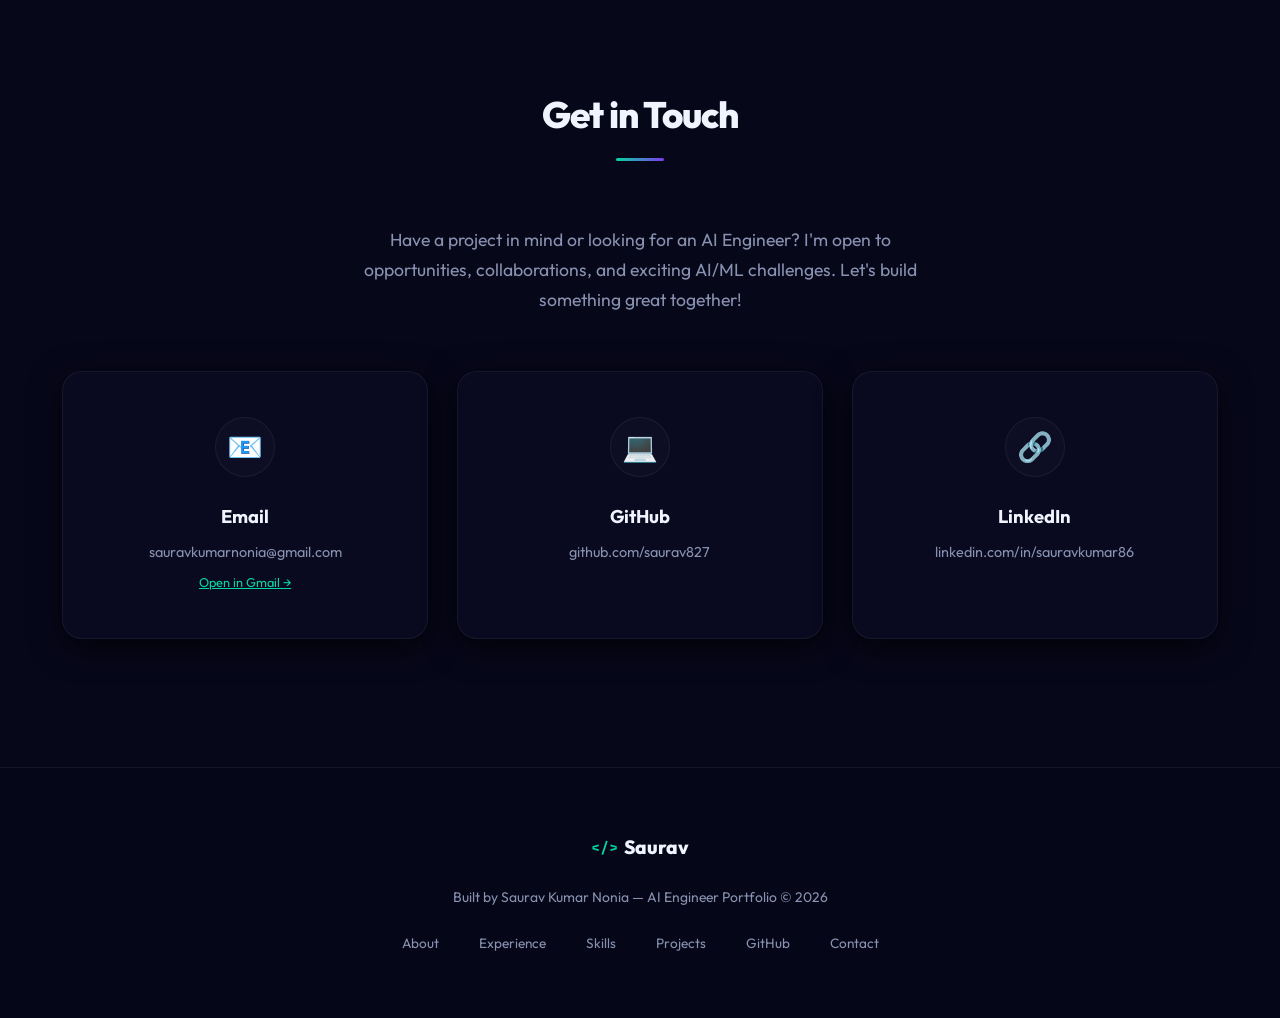
==== commit 9fc9da29: "Upgrade portfolio to 3D AI Engineer portfolio" ====
--- a/index.html
+++ b/index.html
@@ -3,105 +3,160 @@
 <head>
   <meta charset="UTF-8">
   <meta name="viewport" content="width=device-width, initial-scale=1.0">
-  
-  <!-- SEO Meta Tags -->
-  <title>Saurav Kumar | AI Engineer & Full Stack Developer</title>
-  <meta name="description" content="Portfolio of Saurav Kumar, AI Engineer, Machine Learning Developer, and Full Stack Developer. Discover NLP projects, predictive ML models, and full stack applications.">
-  <meta name="keywords" content="Saurav Kumar, AI Engineer, Machine Learning Developer, Full Stack Developer, FastAPI, Python, React, Portfolio">
-  <meta name="author" content="Saurav Kumar">
-  <link rel="canonical" href="https://github.com/saurav827">
-
-  <!-- Open Graph / Facebook -->
-  <meta property="og:type" content="website">
-  <meta property="og:url" content="https://github.com/saurav827">
-  <meta property="og:title" content="Saurav Kumar | AI Engineer & Full Stack Developer">
-  <meta property="og:description" content="Portfolio of Saurav Kumar, showcasing NLP models, predictive ML algorithms, and full stack applications.">
-  <meta property="og:image" content="assets/images/profile.jpg">
-
-  <!-- Twitter -->
-  <meta property="twitter:card" content="summary_large_image">
-  <meta property="twitter:url" content="https://github.com/saurav827">
-  <meta property="twitter:title" content="Saurav Kumar | AI Engineer & Full Stack Developer">
-  <meta property="twitter:description" content="Portfolio of Saurav Kumar, showcasing NLP models, predictive ML algorithms, and full stack applications.">
-  <meta property="twitter:image" content="assets/images/profile.jpg">
-
-  <!-- Favicon -->
-  <link rel="icon" type="image/png" href="https://fonts.gstatic.com/s/i/materialiconsoutlined/terminal/v14/24px.svg">
-
-  <!-- Custom Stylesheets -->
+
+  <!-- ── SEO ── -->
+  <title>Saurav Kumar Nonia | AI Engineer &amp; GenAI Developer</title>
+  <meta name="description" content="Portfolio of Saurav Kumar Nonia — AI Engineer specializing in Generative AI, LangChain, LangGraph, RAG, AI Agents, Machine Learning, and Python Backend development.">
+  <meta name="keywords" content="Saurav Kumar Nonia, AI Engineer, GenAI Developer, LangChain, LangGraph, RAG, AI Agents, Groq, Google Gemini, Machine Learning, Python, FastAPI, Streamlit">
+  <meta name="author" content="Saurav Kumar Nonia">
+  <link rel="canonical" href="https://saurav827-portfolio.vercel.app/">
+
+  <!-- ── Open Graph ── -->
+  <meta property="og:type"        content="website">
+  <meta property="og:url"         content="https://saurav827-portfolio.vercel.app/">
+  <meta property="og:title"       content="Saurav Kumar Nonia | AI Engineer &amp; GenAI Developer">
+  <meta property="og:description" content="AI Engineer building Generative AI apps, RAG pipelines, LangChain/LangGraph Agents, and ML systems with Python and FastAPI.">
+  <meta property="og:image"       content="https://saurav827-portfolio.vercel.app/assets/images/profile.jpg">
+
+  <!-- ── Twitter Card ── -->
+  <meta name="twitter:card"        content="summary_large_image">
+  <meta name="twitter:url"         content="https://saurav827-portfolio.vercel.app/">
+  <meta name="twitter:title"       content="Saurav Kumar Nonia | AI Engineer &amp; GenAI Developer">
+  <meta name="twitter:description" content="AI Engineer building Generative AI apps, RAG pipelines, LangChain/LangGraph Agents, and ML systems.">
+  <meta name="twitter:image"       content="https://saurav827-portfolio.vercel.app/assets/images/profile.jpg">
+
+  <!-- ── Favicon ── -->
+  <link rel="icon" type="image/svg+xml" href="data:image/svg+xml,<svg xmlns='http://www.w3.org/2000/svg' viewBox='0 0 100 100'><text y='.9em' font-size='90'>🤖</text></svg>">
+
+  <!-- ── Stylesheets ── -->
   <link rel="stylesheet" href="css/style.css">
   <link rel="stylesheet" href="css/animations.css">
+
+  <!-- ── Structured Data (Person schema) ── -->
+  <script type="application/ld+json">
+  {
+    "@context": "https://schema.org",
+    "@type": "Person",
+    "name": "Saurav Kumar Nonia",
+    "jobTitle": "AI Engineer",
+    "description": "AI Engineer specializing in Generative AI, LangChain, RAG pipelines, and Machine Learning.",
+    "url": "https://saurav827-portfolio.vercel.app/",
+    "sameAs": [
+      "https://github.com/saurav827",
+      "https://www.linkedin.com/in/sauravkumar86"
+    ],
+    "knowsAbout": ["Python", "Machine Learning", "Generative AI", "LangChain", "LangGraph", "RAG", "FastAPI", "Google Gemini", "Groq"]
+  }
+  </script>
 </head>
 <body>
 
-  <!-- Background Gradients -->
-  <div class="mesh-gradient"></div>
-  
-  <!-- NAVBAR -->
-  <nav class="navbar">
+  <!-- Skip to content (accessibility) -->
+  <a href="#main-content" class="skip-link">Skip to main content</a>
+
+  <!-- Ambient mesh background -->
+  <div class="mesh-gradient" aria-hidden="true"></div>
+
+  <!-- ══════════════════════════════════════
+       NAVBAR
+  ══════════════════════════════════════ -->
+  <nav class="navbar" role="navigation" aria-label="Main navigation">
     <div class="nav-container">
-      <a href="#" class="logo-link">
+      <a href="#" class="logo-link" aria-label="Saurav Kumar Nonia — home">
         <h2 class="logo">Saurav</h2>
       </a>
-      
-      <button class="menu-btn" aria-label="Toggle navigation menu">☰</button>
-      
-      <div class="nav-links">
-        <a href="#about" class="nav-link">About</a>
-        <a href="#skills" class="nav-link">Skills</a>
-        <a href="#projects" class="nav-link">Projects</a>
-        <a href="#github" class="nav-link">GitHub</a>
-        <a href="#contact" class="nav-link">Contact</a>
-      </div>
-      
+
+      <button class="menu-btn" aria-label="Toggle navigation menu" aria-expanded="false">☰</button>
+
+      <div class="nav-links" role="menubar">
+        <a href="#about"      class="nav-link" role="menuitem">About</a>
+        <a href="#experience" class="nav-link" role="menuitem">Experience</a>
+        <a href="#skills"     class="nav-link" role="menuitem">Skills</a>
+        <a href="#projects"   class="nav-link" role="menuitem">Projects</a>
+        <a href="#github"     class="nav-link" role="menuitem">GitHub</a>
+        <a href="#contact"    class="nav-link" role="menuitem">Contact</a>
+      </div>
+
       <div class="nav-right-btn-group">
-        <button class="theme-toggle" onclick="toggleTheme()" aria-label="Toggle Theme">🌙</button>
+        <button class="theme-toggle" onclick="toggleTheme()" aria-label="Toggle colour theme">🌙</button>
       </div>
     </div>
   </nav>
 
-  <!-- HERO SECTION -->
-  <header class="hero">
-    <!-- Availability Badge -->
-    <div class="availability-badge reveal-el reveal-down">
-      <span class="badge-dot"></span> Available for Opportunities
-    </div>
-
+  <!-- ══════════════════════════════════════
+       HERO SECTION
+  ══════════════════════════════════════ -->
+  <header class="hero" id="main-content" role="banner">
+    <!-- Three.js neural-network canvas (hidden on mobile / reduced-motion via CSS + JS) -->
+    <canvas id="hero-canvas" aria-hidden="true"></canvas>
+
+    <!-- Availability badge -->
+    <div class="availability-badge reveal-el reveal-down" aria-label="Currently available for opportunities">
+      <span class="badge-dot" aria-hidden="true"></span>
+      Available for Opportunities
+    </div>
+
+    <!-- Profile image -->
     <div class="profile-image-wrapper reveal-el reveal-scale">
-      <div class="profile-glow"></div>
-      <img src="assets/images/profile.jpg" alt="Saurav Kumar" class="profile-image">
-    </div>
-    
-    <p class="hero-tagline reveal-el reveal-down">AI Engineer & ML Developer</p>
-    <h1 class="hero-title reveal-el reveal-up">Saurav Kumar</h1>
-    
-    <p class="hero-subtitle reveal-el reveal-up delay-100">
-      Building <span class="typing-text"></span>
+      <div class="profile-glow" aria-hidden="true"></div>
+      <img
+        src="assets/images/profile.jpg"
+        alt="Saurav Kumar Nonia — AI Engineer"
+        class="profile-image"
+        width="150"
+        height="150"
+      >
+    </div>
+
+    <p class="hero-tagline reveal-el reveal-down" aria-label="Role">AI Engineer | GenAI | Machine Learning | Python Backend</p>
+    <h1 class="hero-title reveal-el reveal-up">Saurav Kumar Nonia</h1>
+
+    <p class="hero-subtitle reveal-el reveal-up delay-100" aria-live="polite">
+      Building <span class="typing-text" aria-label="Current specialisation"></span>
     </p>
-    
+
     <p class="hero-description reveal-el reveal-up delay-200">
-      Building Intelligent AI Systems and Modern Web Applications. Bridging the gap between data-driven machine learning models and high-performance, user-friendly production deployments.
+      Building Intelligent AI Systems and Generative AI Applications. Specialising in
+      LangChain &amp; LangGraph Agents, RAG pipelines, and Python Backend deployments
+      that bring ML models from research to production.
     </p>
-    
-    <div class="hero-buttons reveal-el reveal-up delay-300">
-      <a href="./assets/resume/resume.pdf" download class="btn btn-primary">
-        <span>📄 Download CV</span>
+
+    <div class="hero-buttons reveal-el reveal-up delay-300" role="group" aria-label="Profile links">
+      <a
+        href="./assets/resume/SAURAV_KUMAR.pdf"
+        download
+        class="btn btn-primary"
+        aria-label="Download Saurav Kumar Nonia's CV"
+      >
+        <span aria-hidden="true">📄</span> Download CV
       </a>
-      <a href="https://github.com/saurav827" target="_blank" rel="noopener noreferrer" class="btn btn-secondary">
-        <span>💻 GitHub</span>
+      <a
+        href="https://github.com/saurav827"
+        target="_blank"
+        rel="noopener noreferrer"
+        class="btn btn-secondary"
+        aria-label="Visit GitHub profile (opens in new tab)"
+      >
+        <span aria-hidden="true">💻</span> GitHub
       </a>
-      <a href="https://www.linkedin.com/in/sauravkr9" target="_blank" rel="noopener noreferrer" class="btn btn-secondary">
-        <span>🔗 LinkedIn</span>
+      <a
+        href="https://www.linkedin.com/in/sauravkumar86"
+        target="_blank"
+        rel="noopener noreferrer"
+        class="btn btn-secondary"
+        aria-label="Visit LinkedIn profile (opens in new tab)"
+      >
+        <span aria-hidden="true">🔗</span> LinkedIn
       </a>
-      <a href="#contact" class="btn btn-secondary">
-        <span>✉️ Contact</span>
+      <a href="#contact" class="btn btn-secondary" aria-label="Jump to contact section">
+        <span aria-hidden="true">✉️</span> Contact
       </a>
     </div>
 
-    <div class="hero-stats reveal-el reveal-up delay-400">
+    <div class="hero-stats reveal-el reveal-up delay-400" aria-label="Quick stats">
       <div class="stat">
-        <span class="stat-number">6+</span>
-        <span class="stat-label">AI & Web Projects</span>
+        <span class="stat-number">7+</span>
+        <span class="stat-label">AI Projects</span>
       </div>
       <div class="stat">
         <span class="stat-number">B.Tech</span>
@@ -109,434 +164,617 @@
       </div>
       <div class="stat">
         <span class="stat-number">2026</span>
-        <span class="stat-label">Graduation Year</span>
-      </div>
-    </div>
-
-    <div class="scroll-indicator">
+        <span class="stat-label">Graduation</span>
+      </div>
+    </div>
+
+    <div class="scroll-indicator" aria-hidden="true">
       <span>Scroll to explore</span>
       <div class="arrow-down"></div>
     </div>
   </header>
 
-  <!-- ABOUT SECTION -->
-  <section id="about">
+  <!-- ══════════════════════════════════════
+       ABOUT SECTION
+  ══════════════════════════════════════ -->
+  <section id="about" aria-labelledby="about-heading">
     <div class="section-header reveal-el reveal-left">
-      <h2>About Me</h2>
-      <div class="header-accent"></div>
+      <h2 id="about-heading">About Me</h2>
+      <div class="header-accent" aria-hidden="true"></div>
     </div>
 
     <div class="about-grid">
       <div class="about-text reveal-el reveal-left delay-100">
         <p>
-          Hi, I'm Saurav! I'm a Computer Science Engineering student focused on building clean web interfaces and training real-world Machine Learning algorithms. I specialize in designing backends using Python/FastAPI, writing scalable frontend layouts, and compiling complex Natural Language Processing pipelines.
+          Hi, I'm Saurav! I'm a Computer Science Engineering student with a deep focus on
+          <strong>Generative AI</strong>, <strong>AI Agents</strong>, and <strong>RAG pipelines</strong>.
+          I build LangChain and LangGraph-powered agents, integrate large language models
+          (Groq, Google Gemini) into production apps, and design Python backend systems
+          using FastAPI and Streamlit.
         </p>
         <p>
-          I am eager to apply my technical background to challenging intern roles and contribute to development teams. My long-term roadmap focuses on automating deployment models and tuning deep learning pipelines for cloud delivery.
+          I'm actively looking for opportunities to apply my AI and ML expertise in
+          impactful projects. My goal is to push the boundary between research-level AI
+          and reliable, user-friendly production deployments.
         </p>
       </div>
 
       <div class="about-info reveal-el reveal-right delay-200">
         <div class="info-item">
-          <strong>Education:</strong>
-          <span>B.Tech in Computer Science</span>
+          <strong>Education</strong>
+          <span>B.Tech in Computer Science &amp; Engineering</span>
         </div>
         <div class="info-item">
-          <strong>Location:</strong>
+          <strong>Location</strong>
           <span>India</span>
         </div>
         <div class="info-item">
-          <strong>Interests:</strong>
-          <span>Deep Learning, Full-Stack Dev, API Pipelines</span>
-        </div>
-      </div>
-    </div>
-
-    <!-- Education Timeline & Career Roadmap -->
+          <strong>Interests</strong>
+          <span>Generative AI, AI Agents, RAG Pipelines</span>
+        </div>
+        <div class="info-item">
+          <strong>Focus Areas</strong>
+          <span>LangChain · LangGraph · FastAPI · Groq · Gemini</span>
+        </div>
+      </div>
+    </div>
+
+    <!-- Education Timeline -->
     <div class="about-timeline-section reveal-el reveal-up">
-      <h3 class="timeline-title">Education & Career Roadmap</h3>
-      <div class="timeline">
-        <!-- Timeline Item 1 -->
-        <div class="timeline-item">
-          <div class="timeline-dot"></div>
-          <div class="timeline-date">2022 - 2026</div>
+      <h3 class="timeline-title">Education</h3>
+      <div class="timeline" role="list">
+        <div class="timeline-item" role="listitem">
+          <div class="timeline-dot" aria-hidden="true"></div>
+          <div class="timeline-date">2022 – 2026</div>
           <div class="timeline-content">
-            <h3>B.Tech in Computer Science & Engineering</h3>
+            <h3>B.Tech in Computer Science &amp; Engineering</h3>
             <h4>Student Developer</h4>
-            <p>Acquiring algorithms design, database normalization, operating systems structures, and training introductory ML models using Scikit-Learn and NumPy.</p>
-          </div>
-        </div>
-
-        <!-- Timeline Item 2 -->
-        <div class="timeline-item">
-          <div class="timeline-dot"></div>
-          <div class="timeline-date">2024 (Summer)</div>
-          <div class="timeline-content">
-            <h3>Web Development & AI Internships</h3>
-            <h4>InternPe & Apex Planet</h4>
-            <p>Collaborated on user interface components, handled API endpoint routing logic, and learned source management practices in team repositories.</p>
-          </div>
-        </div>
-
-        <!-- Timeline Item 3 -->
-        <div class="timeline-item">
-          <div class="timeline-dot"></div>
-          <div class="timeline-date">2025 - 2026</div>
-          <div class="timeline-content">
-            <h3>AI/ML Model Pipelines Optimization</h3>
-            <h4>Goal & Roadmap Focus</h4>
-            <p>Focusing on containerizing model inferences, deploying microservices using FastAPI, and tuning NLP algorithms for production-ready environments.</p>
+            <p>Studying algorithms, data structures, operating systems, database systems, and building real-world AI/ML projects using Python, Scikit-Learn, and modern LLM frameworks.</p>
           </div>
         </div>
       </div>
     </div>
   </section>
 
-  <!-- SKILLS SECTION -->
-  <section id="skills">
+  <!-- ══════════════════════════════════════
+       EXPERIENCE SECTION (new)
+  ══════════════════════════════════════ -->
+  <section id="experience" aria-labelledby="experience-heading">
     <div class="section-header reveal-el reveal-left">
-      <h2>Technical Skills</h2>
-      <div class="header-accent"></div>
+      <h2 id="experience-heading">Experience</h2>
+      <div class="header-accent" aria-hidden="true"></div>
+    </div>
+
+    <div class="experience-grid">
+      <!-- InternPe -->
+      <article class="exp-card reveal-el reveal-up" aria-label="InternPe internship">
+        <span class="exp-role-badge">Internship</span>
+        <h3>Web Development Intern</h3>
+        <p class="exp-company">InternPe</p>
+        <p class="exp-period">Nov 2025 – Dec 2025</p>
+        <p class="exp-description">
+          Contributed to user interface components, worked on frontend layouts and responsive design,
+          and practiced collaborative version control workflows using Git and GitHub.
+        </p>
+      </article>
+
+      <!-- ApexPlanet -->
+      <article class="exp-card reveal-el reveal-up delay-100" aria-label="ApexPlanet Software internship">
+        <span class="exp-role-badge">Internship</span>
+        <h3>Web Development Intern</h3>
+        <p class="exp-company">ApexPlanet Software Pvt. Ltd.</p>
+        <p class="exp-period">Jun 2025 – Aug 2025</p>
+        <p class="exp-description">
+          Developed and maintained web application features, handled API endpoint routing,
+          built responsive UI components, and contributed to team repositories following
+          professional development practices.
+        </p>
+      </article>
+    </div>
+  </section>
+
+  <!-- ══════════════════════════════════════
+       SKILLS SECTION
+  ══════════════════════════════════════ -->
+  <section id="skills" aria-labelledby="skills-heading">
+    <div class="section-header reveal-el reveal-left">
+      <h2 id="skills-heading">Technical Skills</h2>
+      <div class="header-accent" aria-hidden="true"></div>
     </div>
 
     <div class="skills-container">
-      <!-- Frontend Category -->
+      <!-- AI & GenAI -->
       <div class="skills-category reveal-el reveal-up">
-        <h3>Frontend</h3>
-        <div class="skills-tags">
-          <span class="skill-tag">HTML5</span>
-          <span class="skill-tag">CSS3</span>
-          <span class="skill-tag">JavaScript (ES6)</span>
-          <span class="skill-tag">React</span>
-          <span class="skill-tag">GSAP</span>
-        </div>
-      </div>
-
-      <!-- Backend Category -->
+        <h3>AI &amp; GenAI</h3>
+        <div class="skills-tags" role="list" aria-label="AI and Generative AI skills">
+          <span class="skill-tag" role="listitem">Machine Learning</span>
+          <span class="skill-tag" role="listitem">Generative AI</span>
+          <span class="skill-tag" role="listitem">NLP</span>
+          <span class="skill-tag" role="listitem">LangChain</span>
+          <span class="skill-tag" role="listitem">LangGraph</span>
+          <span class="skill-tag" role="listitem">AI Agents</span>
+          <span class="skill-tag" role="listitem">RAG</span>
+        </div>
+      </div>
+
+      <!-- AI Services -->
       <div class="skills-category reveal-el reveal-up delay-100">
-        <h3>Backend</h3>
-        <div class="skills-tags">
-          <span class="skill-tag">FastAPI</span>
-          <span class="skill-tag">Flask</span>
-          <span class="skill-tag">Node.js</span>
-          <span class="skill-tag">REST APIs</span>
-        </div>
-      </div>
-
-      <!-- AI/ML Category -->
+        <h3>AI Services &amp; Models</h3>
+        <div class="skills-tags" role="list" aria-label="AI services and models">
+          <span class="skill-tag" role="listitem">Groq</span>
+          <span class="skill-tag" role="listitem">Google Gemini</span>
+          <span class="skill-tag" role="listitem">Python</span>
+          <span class="skill-tag" role="listitem">FastAPI</span>
+          <span class="skill-tag" role="listitem">Streamlit</span>
+        </div>
+      </div>
+
+      <!-- Database -->
       <div class="skills-category reveal-el reveal-up delay-200">
-        <h3>AI & Machine Learning</h3>
-        <div class="skills-tags">
-          <span class="skill-tag">Python</span>
-          <span class="skill-tag">Pandas</span>
-          <span class="skill-tag">NumPy</span>
-          <span class="skill-tag">Scikit-Learn</span>
-          <span class="skill-tag">NLP Essentials</span>
-        </div>
-      </div>
-
-      <!-- Database Category -->
+        <h3>Database &amp; Storage</h3>
+        <div class="skills-tags" role="list" aria-label="Database skills">
+          <span class="skill-tag" role="listitem">MySQL</span>
+          <span class="skill-tag" role="listitem">SQLite</span>
+          <span class="skill-tag" role="listitem">SQL</span>
+        </div>
+      </div>
+
+      <!-- Languages -->
       <div class="skills-category reveal-el reveal-up delay-300">
-        <h3>Database</h3>
-        <div class="skills-tags">
-          <span class="skill-tag">SQLite</span>
-          <span class="skill-tag">MySQL</span>
-          <span class="skill-tag">SQL Operations</span>
-        </div>
-      </div>
-
-      <!-- Tools Category -->
+        <h3>Languages</h3>
+        <div class="skills-tags" role="list" aria-label="Programming languages">
+          <span class="skill-tag" role="listitem">Python</span>
+          <span class="skill-tag" role="listitem">C</span>
+          <span class="skill-tag" role="listitem">C++</span>
+          <span class="skill-tag" role="listitem">Java</span>
+          <span class="skill-tag" role="listitem">PHP</span>
+        </div>
+      </div>
+
+      <!-- Developer Tools -->
       <div class="skills-category reveal-el reveal-up delay-400">
         <h3>Developer Tools</h3>
-        <div class="skills-tags">
-          <span class="skill-tag">Git & GitHub</span>
-          <span class="skill-tag">VS Code</span>
-          <span class="skill-tag">Markdown</span>
+        <div class="skills-tags" role="list" aria-label="Developer tools">
+          <span class="skill-tag" role="listitem">Git</span>
+          <span class="skill-tag" role="listitem">GitHub</span>
+          <span class="skill-tag" role="listitem">VS Code</span>
+          <span class="skill-tag" role="listitem">Jupyter Notebook</span>
         </div>
       </div>
     </div>
   </section>
 
-  <!-- PROJECTS SECTION -->
-  <section id="projects">
+  <!-- ══════════════════════════════════════
+       PROJECTS SECTION
+  ══════════════════════════════════════ -->
+  <section id="projects" aria-labelledby="projects-heading">
     <div class="section-header reveal-el reveal-left">
-      <h2>Featured Work</h2>
-      <div class="header-accent"></div>
-    </div>
-
-    <!-- FEATURED PROJECT CARD -->
-    <div class="featured-project-card reveal-el reveal-scale">
-      <span class="featured-badge">Featured System</span>
-      
+      <h2 id="projects-heading">Featured Projects</h2>
+      <div class="header-accent" aria-hidden="true"></div>
+    </div>
+
+    <!-- ── Featured: Fake News Detection ── -->
+    <div class="featured-project-card reveal-el reveal-scale" role="article" aria-label="Featured project: Fake News Detection System">
+      <span class="featured-badge" aria-label="Featured project">Featured System</span>
+
       <div class="featured-left">
-        <h3>Fake News Detection System</h3>
+        <h3>AI-Powered Fake News Detection</h3>
         <p>
-          A multilingual AI-powered classification platform designed to evaluate textual integrity. By mapping structural data features via custom NLP pipelines, the model verifies input validity, outputting accuracy analytics in real-time.
+          A multilingual text-classification system that evaluates news content for authenticity
+          using custom NLP preprocessing pipelines, TF-IDF vectorisation, and ensemble ML models
+          (Logistic Regression + Random Forest). Deployed with a FastAPI backend and Streamlit frontend.
         </p>
-        
+
         <div class="featured-details">
           <div class="details-block">
             <h4>🧠 Model Architecture</h4>
-            <p>TF-IDF word vectorizations processed through Logistic Regression and Random Forest ensembles.</p>
+            <p>TF-IDF vectorisations processed through Logistic Regression and Random Forest ensembles for robust classification.</p>
           </div>
           <div class="details-block">
             <h4>📦 System Integration</h4>
-            <p>Model inferences executed via FastAPI backend queries, with user controls built on Streamlit.</p>
+            <p>Model inference served via a FastAPI backend; interactive UI built with Streamlit for real-time predictions.</p>
           </div>
           <div class="details-block">
-            <h4>🏆 Key Achievements</h4>
-            <p>Attained high prediction reliability rates and optimized vector pipelines for fast text pre-processing.</p>
+            <h4>🔬 Tech Stack</h4>
+            <p>Python · Scikit-Learn · TF-IDF · FastAPI · Streamlit · NLP Pipelines</p>
           </div>
         </div>
 
         <div class="project-actions">
-          <a href="projects/fake-news-detection/index.html" class="project-btn project-btn-primary">⚡ Open Live Demo</a>
-          <a href="https://github.com/saurav827/fake-news-detection" target="_blank" rel="noopener noreferrer" class="project-btn project-btn-secondary">GitHub Repository</a>
-        </div>
-      </div>
-
-      <div class="featured-right">
-        <div class="project-image-fallback" style="width: 100%; border-bottom: 1px solid var(--border-glass); padding-bottom: 2rem;">
-          <span style="font-size: 4rem;">📰</span>
-          <p style="font-family: var(--font-mono); font-size: 0.8rem; margin-top: 10px;">CLASSIFICATION MODEL DIAGRAM</p>
-        </div>
-        
-        <div class="featured-metrics-row">
-          <div class="metric-box">
-            <div class="metric-val">96.4%</div>
-            <div class="metric-lbl">Accuracy Rate</div>
-          </div>
-          <div class="metric-box">
-            <div class="metric-val">&lt; 15ms</div>
-            <div class="metric-lbl">Inference Speed</div>
-          </div>
-        </div>
-      </div>
-    </div>
-
-    <!-- OTHER PROJECTS GRID -->
+          <a href="projects/fake-news-detection/index.html" class="project-btn project-btn-primary" aria-label="Open Fake News Detection live demo">
+            ⚡ Open Live Demo
+          </a>
+          <a
+            href="https://github.com/saurav827/fake-news-detection"
+            target="_blank"
+            rel="noopener noreferrer"
+            class="project-btn project-btn-secondary"
+            aria-label="View Fake News Detection on GitHub (opens in new tab)"
+          >
+            GitHub Repository
+          </a>
+        </div>
+      </div>
+
+      <div class="featured-right" aria-hidden="true">
+        <div class="project-image-fallback" style="width:100%;">
+          <span class="fallback-icon">📰</span>
+          <p>NLP CLASSIFICATION SYSTEM</p>
+        </div>
+      </div>
+    </div>
+
+    <!-- ── Projects Grid ── -->
     <div class="projects-grid">
-      <!-- Project 1: Loan Approval Prediction -->
-      <div class="project-card reveal-el reveal-up">
+
+      <!-- 1: Loan Approval Prediction -->
+      <article class="project-card reveal-el reveal-up" aria-label="Project: Loan Approval Prediction System">
         <div class="project-image">
-          <img src="assets/images/project-loan-approval.png" alt="Loan Approval Prediction" style="position: absolute; top: 0; left: 0; width: 100%; height: 100%; object-fit: cover;">
-          <div class="project-image-fallback" style="z-index: -1;">
-            <span>📈</span>
-            <p>PREDICTIVE DATA MODELING</p>
-          </div>
+          <img
+            src="assets/images/project-loan-approval.png"
+            alt="Loan Approval Prediction System screenshot"
+            loading="lazy"
+          >
           <div class="project-overlay">
             <a href="projects/loan-approval/index.html" class="project-btn project-btn-primary">Open Calculator</a>
           </div>
         </div>
         <div class="project-content">
-          <h3>Loan Approval Prediction</h3>
-          <p>Risk modeling system trained on credit application datasets. Evaluates metrics (e.g. debt ratios, income) to compute eligibility predictions.</p>
-          <div class="project-tags">
+          <h3>Loan Approval Prediction System</h3>
+          <p>Risk-modelling system trained on credit application datasets. Evaluates metrics such as debt ratios and income to compute eligibility predictions using Scikit-Learn.</p>
+          <div class="project-tags" aria-label="Technologies">
             <span class="tag">Python</span>
             <span class="tag">Pandas</span>
             <span class="tag">Scikit-Learn</span>
             <span class="tag">Risk Analysis</span>
           </div>
           <div class="project-actions">
-            <a href="projects/loan-approval/index.html" class="project-btn project-btn-primary">Live Demo</a>
-            <a href="https://github.com/saurav827/loan-approval-prediction" target="_blank" rel="noopener noreferrer" class="project-btn project-btn-secondary">GitHub</a>
-          </div>
-        </div>
-      </div>
-
-      <!-- Project 2: AI Chatbot -->
-      <div class="project-card reveal-el reveal-up delay-100">
+            <a href="projects/loan-approval/index.html" class="project-btn project-btn-primary" aria-label="Open Loan Approval live demo">Live Demo</a>
+            <a href="https://github.com/saurav827/loan-approval-prediction" target="_blank" rel="noopener noreferrer" class="project-btn project-btn-secondary" aria-label="View on GitHub (opens in new tab)">GitHub</a>
+          </div>
+        </div>
+      </article>
+
+      <!-- 2: AskBuddy QNA Bot -->
+      <article class="project-card reveal-el reveal-up delay-100" aria-label="Project: AskBuddy AI Q&A Bot">
         <div class="project-image">
-          <div class="project-image-fallback">
-            <span>💬</span>
-            <p>CONVERSATIONAL DIALOG SYSTEM</p>
-          </div>
+          <img
+            src="assets/images/askbuddy-qna.png"
+            alt="AskBuddy AI Q&A Bot screenshot"
+            loading="lazy"
+          >
           <div class="project-overlay">
-            <a href="projects/ai-chatbot/index.html" class="project-btn project-btn-primary">Open Simulation</a>
+            <a href="projects/askbuddy-qna/index.html" class="project-btn project-btn-primary">View Details</a>
           </div>
         </div>
         <div class="project-content">
-          <h3>AI Chatbot</h3>
-          <p>Natural dialogue agent designed to track conversation states, implement semantic prompt strategies, and handle API response packages.</p>
-          <div class="project-tags">
-            <span class="tag">Python</span>
-            <span class="tag">FastAPI</span>
-            <span class="tag">Dialog Flow</span>
-            <span class="tag">API Integration</span>
-          </div>
-          <div class="project-actions">
-            <button class="project-btn project-btn-primary" disabled>Coming Soon</button>
-            <a href="https://github.com/saurav827/ai-chatbot" target="_blank" rel="noopener noreferrer" class="project-btn project-btn-secondary">GitHub</a>
-          </div>
-        </div>
-      </div>
-
-      <!-- Project 3: AskBuddy AI QNA Bot -->
-      <div class="project-card reveal-el reveal-up delay-200">
-        <div class="project-image">
-          <img src="assets/images/askbuddy-qna.png" alt="AskBuddy AI QNA Bot" style="position: absolute; top: 0; left: 0; width: 100%; height: 100%; object-fit: cover;">
-          <div class="project-image-fallback" style="z-index: -1;">
-            <span>🧠</span>
-            <p>GENERATIVE AI</p>
-          </div>
-          <div class="project-overlay">
-            <a href="projects/askbuddy-qna/index.html" class="project-btn project-btn-primary">Open Application</a>
-          </div>
-        </div>
-        <div class="project-content">
-          <h3>AskBuddy - AI QNA Bot</h3>
-          <p>An AI-powered Question Answering chatbot built using Python, Streamlit, LangChain, and Google Gemini. It answers user questions in real time using LLM capabilities.</p>
-          <div class="project-tags">
+          <h3>AskBuddy — AI Q&amp;A Bot</h3>
+          <p>An AI-powered Question Answering chatbot built with LangChain and Google Gemini. Answers user questions in real time using LLM capabilities via a Streamlit interface.</p>
+          <div class="project-tags" aria-label="Technologies">
             <span class="tag">Python</span>
             <span class="tag">Streamlit</span>
             <span class="tag">LangChain</span>
             <span class="tag">Google Gemini</span>
           </div>
           <div class="project-actions">
-            <a href="https://python-ai-projects-1qna-bot.streamlit.app" target="_blank" rel="noopener noreferrer" class="project-btn project-btn-primary">Live Demo</a>
-            <a href="https://github.com/saurav827/python-ai-projects" target="_blank" rel="noopener noreferrer" class="project-btn project-btn-secondary">GitHub</a>
-          </div>
-        </div>
-      </div>
-    </div>
+            <a href="https://python-ai-projects-1qna-bot.streamlit.app" target="_blank" rel="noopener noreferrer" class="project-btn project-btn-primary" aria-label="Open AskBuddy live demo on Streamlit (opens in new tab)">Live Demo ↗</a>
+            <a href="https://github.com/saurav827/python-ai-projects" target="_blank" rel="noopener noreferrer" class="project-btn project-btn-secondary" aria-label="View on GitHub (opens in new tab)">GitHub</a>
+          </div>
+        </div>
+      </article>
+
+      <!-- 3: Google Search AI Agent -->
+      <article class="project-card coming-soon reveal-el reveal-up delay-200" aria-label="Project: Google Search AI Agent (coming soon)">
+        <div class="project-image">
+          <div class="project-image-fallback">
+            <span class="fallback-icon">🔍</span>
+            <p>AI AGENT SYSTEM</p>
+          </div>
+        </div>
+        <div class="project-content">
+          <span class="coming-soon-label">🔧 Repository Coming Soon</span>
+          <h3>Google Search AI Agent</h3>
+          <p>An autonomous AI agent that uses Google Search as a tool to research topics, gather real-time information, and synthesise answers using LangChain and LLM reasoning.</p>
+          <div class="project-tags" aria-label="Technologies">
+            <span class="tag">Python</span>
+            <span class="tag">LangChain</span>
+            <span class="tag">AI Agents</span>
+            <span class="tag">Google Search</span>
+          </div>
+          <div class="project-actions">
+            <button class="project-btn project-btn-secondary" disabled aria-label="Repository not yet available">Repository coming soon</button>
+          </div>
+        </div>
+      </article>
+
+      <!-- 4: SQL Task Management AI Agent -->
+      <article class="project-card coming-soon reveal-el reveal-up delay-300" aria-label="Project: SQL Task Management AI Agent (coming soon)">
+        <div class="project-image">
+          <div class="project-image-fallback">
+            <span class="fallback-icon">🗄️</span>
+            <p>SQL AI AGENT</p>
+          </div>
+        </div>
+        <div class="project-content">
+          <span class="coming-soon-label">🔧 Repository Coming Soon</span>
+          <h3>SQL Task Management AI Agent</h3>
+          <p>An AI agent that interacts with a SQL database to create, update, and manage tasks through natural language instructions — bridging conversational AI with structured data.</p>
+          <div class="project-tags" aria-label="Technologies">
+            <span class="tag">Python</span>
+            <span class="tag">LangGraph</span>
+            <span class="tag">SQLite</span>
+            <span class="tag">AI Agents</span>
+          </div>
+          <div class="project-actions">
+            <button class="project-btn project-btn-secondary" disabled aria-label="Repository not yet available">Repository coming soon</button>
+          </div>
+        </div>
+      </article>
+
+      <!-- 5: RAG-Based PDF Q&A Bot -->
+      <article class="project-card coming-soon reveal-el reveal-up" aria-label="Project: RAG-Based PDF Q&A Bot (coming soon)">
+        <div class="project-image">
+          <div class="project-image-fallback">
+            <span class="fallback-icon">📄</span>
+            <p>RAG PIPELINE</p>
+          </div>
+        </div>
+        <div class="project-content">
+          <span class="coming-soon-label">🔧 Repository Coming Soon</span>
+          <h3>RAG-Based PDF Q&amp;A Bot</h3>
+          <p>Retrieval-Augmented Generation system that ingests PDF documents, chunks and embeds content into a vector store, and answers questions using contextual retrieval and LLM generation.</p>
+          <div class="project-tags" aria-label="Technologies">
+            <span class="tag">Python</span>
+            <span class="tag">LangChain</span>
+            <span class="tag">RAG</span>
+            <span class="tag">Google Gemini</span>
+          </div>
+          <div class="project-actions">
+            <button class="project-btn project-btn-secondary" disabled aria-label="Repository not yet available">Repository coming soon</button>
+          </div>
+        </div>
+      </article>
+
+      <!-- 6: RAG AI Agent -->
+      <article class="project-card coming-soon reveal-el reveal-up delay-100" aria-label="Project: RAG AI Agent (coming soon)">
+        <div class="project-image">
+          <div class="project-image-fallback">
+            <span class="fallback-icon">🤖</span>
+            <p>AGENTIC RAG</p>
+          </div>
+        </div>
+        <div class="project-content">
+          <span class="coming-soon-label">🔧 Repository Coming Soon</span>
+          <h3>RAG AI Agent</h3>
+          <p>An agentic RAG system that combines retrieval-augmented generation with tool-using agent capabilities — allowing dynamic document queries, reasoning, and multi-step answers.</p>
+          <div class="project-tags" aria-label="Technologies">
+            <span class="tag">Python</span>
+            <span class="tag">LangGraph</span>
+            <span class="tag">RAG</span>
+            <span class="tag">Groq</span>
+          </div>
+          <div class="project-actions">
+            <button class="project-btn project-btn-secondary" disabled aria-label="Repository not yet available">Repository coming soon</button>
+          </div>
+        </div>
+      </article>
+
+      <!-- 7: Secure CRUD Web Application -->
+      <article class="project-card coming-soon reveal-el reveal-up delay-200" aria-label="Project: Secure CRUD Web Application (coming soon)">
+        <div class="project-image">
+          <img
+            src="assets/images/project-crud.png"
+            alt="Secure CRUD Web Application screenshot"
+            loading="lazy"
+          >
+          <div class="project-overlay">
+            <button class="project-btn project-btn-primary" disabled aria-label="Demo coming soon">Coming Soon</button>
+          </div>
+        </div>
+        <div class="project-content">
+          <span class="coming-soon-label">🔧 Repository Coming Soon</span>
+          <h3>Secure CRUD Web Application</h3>
+          <p>A full-stack web application with secure Create, Read, Update, Delete operations, user authentication, and database integration using PHP, MySQL, and modern security practices.</p>
+          <div class="project-tags" aria-label="Technologies">
+            <span class="tag">PHP</span>
+            <span class="tag">MySQL</span>
+            <span class="tag">HTML/CSS</span>
+            <span class="tag">Security</span>
+          </div>
+          <div class="project-actions">
+            <button class="project-btn project-btn-secondary" disabled aria-label="Repository not yet available">Repository coming soon</button>
+          </div>
+        </div>
+      </article>
+
+    </div><!-- /projects-grid -->
   </section>
 
-  <!-- GITHUB SECTION -->
-  <section id="github">
+  <!-- ══════════════════════════════════════
+       GITHUB SECTION
+  ══════════════════════════════════════ -->
+  <section id="github" aria-labelledby="github-heading">
     <div class="section-header reveal-el reveal-left">
-      <h2>GitHub Dashboard</h2>
-      <div class="header-accent"></div>
+      <h2 id="github-heading">GitHub Activity</h2>
+      <div class="header-accent" aria-hidden="true"></div>
     </div>
 
     <div class="github-card reveal-el reveal-scale">
       <div class="github-header">
         <div class="github-profile-info">
-          <img id="github-avatar" src="assets/images/profile.jpg" alt="Saurav Kumar" class="github-avatar">
+          <img
+            id="github-avatar"
+            src="assets/images/profile.jpg"
+            alt="Saurav Kumar Nonia's GitHub avatar"
+            class="github-avatar"
+            width="58"
+            height="58"
+          >
           <div class="github-profile-text">
-            <h3 id="github-name">Saurav Kumar</h3>
+            <h3 id="github-name">Saurav Kumar Nonia</h3>
             <p>@saurav827</p>
           </div>
         </div>
-        <a href="https://github.com/saurav827" target="_blank" rel="noopener noreferrer" class="btn btn-secondary" style="padding: 0.65rem 1.6rem;">Visit Profile</a>
-      </div>
-
-      <div class="github-stats-row">
+        <a
+          href="https://github.com/saurav827"
+          target="_blank"
+          rel="noopener noreferrer"
+          class="btn btn-secondary"
+          style="padding:0.6rem 1.5rem;"
+          aria-label="Visit GitHub profile (opens in new tab)"
+        >
+          Visit Profile
+        </a>
+      </div>
+
+      <div class="github-stats-row" aria-label="GitHub statistics">
         <div class="github-stat-card">
-          <div id="github-repos" class="github-stat-value">--</div>
+          <div id="github-repos" class="github-stat-value" aria-live="polite" aria-label="Public repositories count">--</div>
           <div class="github-stat-label">Public Repos</div>
         </div>
         <div class="github-stat-card">
-          <div id="github-followers" class="github-stat-value">--</div>
+          <div id="github-followers" class="github-stat-value" aria-live="polite" aria-label="Followers count">--</div>
           <div class="github-stat-label">Followers</div>
         </div>
         <div class="github-stat-card">
-          <div id="github-gists" class="github-stat-value">--</div>
+          <div id="github-gists" class="github-stat-value" aria-live="polite" aria-label="Public gists count">--</div>
           <div class="github-stat-label">Public Gists</div>
         </div>
       </div>
 
-      <!-- Recent Repos Segment -->
+      <!-- API rate-limit note (hidden by default, shown on error) -->
+      <p id="github-api-note" class="github-note" style="display:none;" role="alert">
+        GitHub API stats unavailable right now (rate limit).
+        <a href="https://github.com/saurav827" target="_blank" rel="noopener noreferrer">View live profile →</a>
+      </p>
+
+      <!-- Recent Repos -->
       <div class="github-recent-repos">
         <h4 class="github-recent-title">Recent Repositories</h4>
-        
-        <!-- Skeleton Loaders (Phase 4 loading indicator) -->
-        <div id="github-repos-loader" class="recent-repos-grid">
-          <div class="skeleton-card skeleton">
-            <div class="skeleton-title skeleton" style="width: 50%; margin: 1.5rem 0 0.5rem 1.5rem;"></div>
-            <div class="skeleton-text skeleton" style="width: 80%; margin: 0.8rem 0 0.5rem 1.5rem;"></div>
-            <div class="skeleton-text skeleton" style="width: 60%; margin: 0.5rem 0 0.5rem 1.5rem;"></div>
-          </div>
-          <div class="skeleton-card skeleton">
-            <div class="skeleton-title skeleton" style="width: 50%; margin: 1.5rem 0 0.5rem 1.5rem;"></div>
-            <div class="skeleton-text skeleton" style="width: 80%; margin: 0.8rem 0 0.5rem 1.5rem;"></div>
-            <div class="skeleton-text skeleton" style="width: 60%; margin: 0.5rem 0 0.5rem 1.5rem;"></div>
-          </div>
-          <div class="skeleton-card skeleton">
-            <div class="skeleton-title skeleton" style="width: 50%; margin: 1.5rem 0 0.5rem 1.5rem;"></div>
-            <div class="skeleton-text skeleton" style="width: 80%; margin: 0.8rem 0 0.5rem 1.5rem;"></div>
-            <div class="skeleton-text skeleton" style="width: 60%; margin: 0.5rem 0 0.5rem 1.5rem;"></div>
-          </div>
-          <div class="skeleton-card skeleton">
-            <div class="skeleton-title skeleton" style="width: 50%; margin: 1.5rem 0 0.5rem 1.5rem;"></div>
-            <div class="skeleton-text skeleton" style="width: 80%; margin: 0.8rem 0 0.5rem 1.5rem;"></div>
-            <div class="skeleton-text skeleton" style="width: 60%; margin: 0.5rem 0 0.5rem 1.5rem;"></div>
-          </div>
-        </div>
-
-        <!-- Rendered Repository List -->
-        <div id="recent-repos-list" class="recent-repos-grid"></div>
-      </div>
-
-      <div class="github-graph-container">
-        <div class="github-graph-header">
-          <span>Commit Contribution Map</span>
-          <span>Contributions Visualizer</span>
-        </div>
-        <div id="github-graph" class="github-contrib-graph">
-          <!-- Procedurally populated -->
-        </div>
+
+        <!-- Skeleton loaders shown while fetching -->
+        <div id="github-repos-loader" class="recent-repos-grid" aria-label="Loading repositories" aria-busy="true">
+          <div class="skeleton-card skeleton" aria-hidden="true">
+            <div class="skeleton-title skeleton" style="width:50%;margin:1.4rem 0 0.5rem 1.4rem;"></div>
+            <div class="skeleton-text  skeleton" style="width:80%;margin:0.7rem 0 0.4rem 1.4rem;"></div>
+            <div class="skeleton-text  skeleton" style="width:55%;margin:0.4rem 0 0.4rem 1.4rem;"></div>
+          </div>
+          <div class="skeleton-card skeleton" aria-hidden="true">
+            <div class="skeleton-title skeleton" style="width:50%;margin:1.4rem 0 0.5rem 1.4rem;"></div>
+            <div class="skeleton-text  skeleton" style="width:80%;margin:0.7rem 0 0.4rem 1.4rem;"></div>
+            <div class="skeleton-text  skeleton" style="width:55%;margin:0.4rem 0 0.4rem 1.4rem;"></div>
+          </div>
+          <div class="skeleton-card skeleton" aria-hidden="true">
+            <div class="skeleton-title skeleton" style="width:50%;margin:1.4rem 0 0.5rem 1.4rem;"></div>
+            <div class="skeleton-text  skeleton" style="width:80%;margin:0.7rem 0 0.4rem 1.4rem;"></div>
+            <div class="skeleton-text  skeleton" style="width:55%;margin:0.4rem 0 0.4rem 1.4rem;"></div>
+          </div>
+          <div class="skeleton-card skeleton" aria-hidden="true">
+            <div class="skeleton-title skeleton" style="width:50%;margin:1.4rem 0 0.5rem 1.4rem;"></div>
+            <div class="skeleton-text  skeleton" style="width:80%;margin:0.7rem 0 0.4rem 1.4rem;"></div>
+            <div class="skeleton-text  skeleton" style="width:55%;margin:0.4rem 0 0.4rem 1.4rem;"></div>
+          </div>
+        </div>
+
+        <!-- Populated by github.js -->
+        <div id="recent-repos-list" class="recent-repos-grid" aria-label="Recent GitHub repositories"></div>
       </div>
     </div>
   </section>
 
-  <!-- CONTACT SECTION -->
-  <section id="contact">
-    <div class="section-header reveal-el reveal-left" style="text-align: center;">
-      <h2 style="display: inline-block;">Get in Touch</h2>
-      <div class="header-accent" style="margin: 0.8rem auto 0;"></div>
+  <!-- ══════════════════════════════════════
+       CONTACT SECTION
+  ══════════════════════════════════════ -->
+  <section id="contact" aria-labelledby="contact-heading">
+    <div class="section-header reveal-el reveal-left" style="text-align:center;">
+      <h2 id="contact-heading" style="display:inline-block;">Get in Touch</h2>
+      <div class="header-accent" style="margin:0.8rem auto 0;" aria-hidden="true"></div>
     </div>
 
     <p class="contact-intro reveal-el reveal-up">
-      Have a project in mind or looking for a developer? I'm available for team projects and collaborative opportunities. Let's build together!
+      Have a project in mind or looking for an AI Engineer? I'm open to opportunities,
+      collaborations, and exciting AI/ML challenges. Let's build something great together!
     </p>
 
     <div class="contact-grid">
-      <!-- Email Card -->
-      <a href="mailto:sauravkumarnonia@gmail.com?subject=Portfolio%20Contact" class="contact-card reveal-el reveal-up">
-        <div class="contact-icon">📧</div>
+      <!-- Email -->
+      <a
+        href="mailto:sauravkumarnonia@gmail.com?subject=Portfolio%20Enquiry"
+        class="contact-card reveal-el reveal-up"
+        aria-label="Send email to sauravkumarnonia@gmail.com"
+      >
+        <div class="contact-icon" aria-hidden="true">📧</div>
         <h3>Email</h3>
         <p>sauravkumarnonia@gmail.com</p>
-        <span class="gmail-fallback" style="font-size: 0.85rem; display: block; margin-top: 0.5rem; text-decoration: underline;" onclick="event.preventDefault(); window.open('https://mail.google.com/mail/?view=cm&fs=1&to=sauravkumarnonia@gmail.com&su=Portfolio%20Contact', '_blank');">Open in Gmail instead</span>
+        <span
+          class="gmail-fallback"
+          onclick="event.preventDefault(); window.open('https://mail.google.com/mail/?view=cm&fs=1&to=sauravkumarnonia@gmail.com&su=Portfolio%20Enquiry', '_blank');"
+          role="button"
+          tabindex="0"
+          aria-label="Open email in Gmail"
+        >Open in Gmail →</span>
       </a>
 
-      <!-- GitHub Card -->
-      <a href="https://github.com/saurav827" target="_blank" rel="noopener noreferrer" class="contact-card reveal-el reveal-up delay-100">
-        <div class="contact-icon">💻</div>
+      <!-- GitHub -->
+      <a
+        href="https://github.com/saurav827"
+        target="_blank"
+        rel="noopener noreferrer"
+        class="contact-card reveal-el reveal-up delay-100"
+        aria-label="Visit GitHub profile (opens in new tab)"
+      >
+        <div class="contact-icon" aria-hidden="true">💻</div>
         <h3>GitHub</h3>
         <p>github.com/saurav827</p>
       </a>
 
-      <!-- LinkedIn Card -->
-      <a href="https://www.linkedin.com/in/sauravkr9" target="_blank" rel="noopener noreferrer" class="contact-card reveal-el reveal-up delay-200">
-        <div class="contact-icon">🔗</div>
+      <!-- LinkedIn (FIXED URL) -->
+      <a
+        href="https://www.linkedin.com/in/sauravkumar86"
+        target="_blank"
+        rel="noopener noreferrer"
+        class="contact-card reveal-el reveal-up delay-200"
+        aria-label="Connect on LinkedIn (opens in new tab)"
+      >
+        <div class="contact-icon" aria-hidden="true">🔗</div>
         <h3>LinkedIn</h3>
-        <p>Connect on LinkedIn</p>
+        <p>linkedin.com/in/sauravkumar86</p>
       </a>
     </div>
   </section>
 
-  <!-- FOOTER -->
-  <footer class="footer">
+  <!-- ══════════════════════════════════════
+       FOOTER
+  ══════════════════════════════════════ -->
+  <footer class="footer" role="contentinfo">
     <div class="footer-content">
-      <a href="#" class="footer-logo">Saurav</a>
-      <p class="footer-text">Developed by Saurav Kumar | AI Engineer Portfolio © 2026</p>
-      <div class="footer-links">
+      <a href="#" class="footer-logo" aria-label="Scroll to top">Saurav</a>
+      <p class="footer-text">Built by Saurav Kumar Nonia &mdash; AI Engineer Portfolio &copy; 2026</p>
+      <nav class="footer-links" aria-label="Footer navigation">
         <a href="#about">About</a>
+        <a href="#experience">Experience</a>
         <a href="#skills">Skills</a>
         <a href="#projects">Projects</a>
+        <a href="#github">GitHub</a>
         <a href="#contact">Contact</a>
-      </div>
+      </nav>
     </div>
   </footer>
 
-  <!-- Loader overlay -->
-  <div id="loader">
+  <!-- Page loader overlay -->
+  <div id="loader" aria-hidden="true" role="status">
     <div class="spinner"></div>
   </div>
 
-  <!-- Scripts -->
+  <!-- ── Scripts ── -->
+  <!-- main.js: theme, nav, typing, tilt, cursor -->
   <script src="js/main.js" defer></script>
+  <!-- animations.js: IntersectionObserver scroll-reveal -->
   <script src="js/animations.js" defer></script>
+  <!-- github.js: live GitHub API stats -->
   <script src="js/github.js" defer></script>
+  <!-- hero3d.js: Three.js neural-network hero (lazy, CDN) -->
+  <script type="module" src="js/hero3d.js"></script>
+
 </body>
 </html>
--- a/css/style.css
+++ b/css/style.css
@@ -1,113 +1,151 @@
-@import url('https://fonts.googleapis.com/css2?family=Space+Mono:wght@400;700&family=Outfit:wght@300;400;500;600;700&display=swap');
-
+@import url('https://fonts.googleapis.com/css2?family=Space+Mono:wght@400;700&family=Outfit:wght@300;400;500;600;700;800&display=swap');
+
+/* ═══════════════════════════════════════════════════════
+   DESIGN TOKENS — Premium Dark AI Aesthetic
+   Deep navy base · Cyan + Violet accents · Glassmorphism
+════════════════════════════════════════════════════════ */
 :root {
-  /* Premium Dark Theme variables (Vercel/Linear inspired) */
-  --bg-dark: #000002;
-  --bg-body: #030308;
-  --bg-card: rgba(10, 10, 20, 0.45);
-  --bg-nav: rgba(3, 3, 8, 0.7);
-  --primary: #38bdf8;
-  --secondary: #818cf8;
-  --accent-purple: #c084fc;
-  --accent-pink: #f472b6;
-  --accent-glow: rgba(56, 189, 248, 0.15);
-  --text-main: #f9fafb;
-  --text-muted: #9ca3af;
-  --border-glass: rgba(255, 255, 255, 0.05);
-  --border-glass-hover: rgba(255, 255, 255, 0.12);
-  --shadow-premium: 0 10px 40px rgba(0, 0, 0, 0.6);
-  --shadow-inset: inset 0 1px 2px rgba(255, 255, 255, 0.05);
-  
+  /* Backgrounds */
+  --bg-body:         #07071a;
+  --bg-dark:         #04040f;
+  --bg-card:         rgba(13, 13, 35, 0.6);
+  --bg-card-hover:   rgba(13, 13, 35, 0.85);
+  --bg-nav:          rgba(7, 7, 26, 0.75);
+
+  /* Accent palette */
+  --primary:         #06d6a0;   /* cyan-teal */
+  --primary-dim:     rgba(6, 214, 160, 0.12);
+  --secondary:       #7c3aed;   /* violet */
+  --secondary-dim:   rgba(124, 58, 237, 0.12);
+  --accent-cyan:     #22d3ee;
+  --accent-violet:   #a78bfa;
+  --accent-glow:     rgba(6, 214, 160, 0.15);
+  --glow-violet:     rgba(124, 58, 237, 0.15);
+
+  /* Text */
+  --text-main:       #f0f4ff;
+  --text-muted:      #8892b0;
+  --text-subtle:     #4a5568;
+
+  /* Borders & shadows */
+  --border-glass:       rgba(255, 255, 255, 0.06);
+  --border-glass-hover: rgba(6, 214, 160, 0.25);
+  --shadow-premium:     0 8px 32px rgba(0, 0, 0, 0.7);
+  --shadow-card-hover:  0 20px 50px rgba(6, 214, 160, 0.08), 0 0 0 1px rgba(6, 214, 160, 0.18);
+  --shadow-violet:      0 20px 50px rgba(124, 58, 237, 0.12);
+
+  /* Typography */
   --font-main: 'Outfit', sans-serif;
   --font-mono: 'Space Mono', monospace;
+
+  /* Motion */
   --transition: all 0.3s cubic-bezier(0.16, 1, 0.3, 1);
-}
-
-/* Light Theme variables (Stripe/GitHub inspired) */
+  --transition-slow: all 0.5s cubic-bezier(0.16, 1, 0.3, 1);
+}
+
+/* ── Light theme override ── */
 body[data-theme="light"] {
-  --bg-dark: #f8fafc;
-  --bg-body: #ffffff;
-  --bg-card: rgba(255, 255, 255, 0.8);
-  --bg-nav: rgba(255, 255, 255, 0.8);
-  --primary: #0284c7;
-  --secondary: #4f46e5;
-  --accent-purple: #7c3aed;
-  --accent-pink: #db2777;
-  --accent-glow: rgba(2, 132, 199, 0.08);
-  --text-main: #0f172a;
-  --text-muted: #475569;
-  --border-glass: rgba(0, 0, 0, 0.06);
-  --border-glass-hover: rgba(0, 0, 0, 0.12);
-  --shadow-premium: 0 8px 30px rgba(0, 0, 0, 0.04);
-  --shadow-inset: inset 0 1px 0 rgba(255, 255, 255, 0.6);
-}
-
-* {
-  margin: 0;
-  padding: 0;
-  box-sizing: border-box;
-}
-
-html {
-  scroll-behavior: smooth;
-}
+  --bg-body:            #f4f6fb;
+  --bg-dark:            #eef0f8;
+  --bg-card:            rgba(255, 255, 255, 0.75);
+  --bg-card-hover:      rgba(255, 255, 255, 0.95);
+  --bg-nav:             rgba(244, 246, 251, 0.85);
+  --primary:            #059669;
+  --primary-dim:        rgba(5, 150, 105, 0.08);
+  --secondary:          #6d28d9;
+  --secondary-dim:      rgba(109, 40, 217, 0.08);
+  --accent-cyan:        #0891b2;
+  --accent-violet:      #7c3aed;
+  --accent-glow:        rgba(5, 150, 105, 0.10);
+  --text-main:          #0d1117;
+  --text-muted:         #4b5563;
+  --text-subtle:        #9ca3af;
+  --border-glass:       rgba(0, 0, 0, 0.07);
+  --border-glass-hover: rgba(5, 150, 105, 0.3);
+  --shadow-premium:     0 4px 20px rgba(0, 0, 0, 0.06);
+  --shadow-card-hover:  0 12px 32px rgba(5, 150, 105, 0.10);
+  --shadow-violet:      0 12px 32px rgba(109, 40, 217, 0.10);
+}
+
+/* ═══════════════════════════════════════════════════════
+   RESET & BASE
+════════════════════════════════════════════════════════ */
+*, *::before, *::after { margin: 0; padding: 0; box-sizing: border-box; }
+
+html { scroll-behavior: smooth; }
 
 body {
   background-color: var(--bg-body);
   color: var(--text-main);
   font-family: var(--font-main);
   overflow-x: hidden;
-  line-height: 1.6;
+  line-height: 1.65;
   transition: background-color 0.4s ease, color 0.4s ease;
 }
 
-/* BACKGROUNDS */
+/* Skip-to-content accessibility link */
+.skip-link {
+  position: absolute;
+  top: -100%;
+  left: 1rem;
+  z-index: 99999;
+  padding: 0.6rem 1.2rem;
+  background: var(--primary);
+  color: #000;
+  font-weight: 700;
+  border-radius: 0 0 8px 8px;
+  text-decoration: none;
+  font-size: 0.9rem;
+  transition: top 0.2s;
+}
+.skip-link:focus { top: 0; }
+
+/* ═══════════════════════════════════════════════════════
+   MESH BACKGROUND — ambient radial gradients (fixed)
+════════════════════════════════════════════════════════ */
 .mesh-gradient {
   position: fixed;
-  top: 0;
-  left: 0;
-  width: 100%;
-  height: 100%;
+  inset: 0;
   z-index: -1;
-  background: 
-    radial-gradient(circle at 10% 20%, var(--accent-glow) 0%, transparent 45%),
-    radial-gradient(circle at 90% 80%, rgba(129, 140, 248, 0.08) 0%, transparent 50%),
-    radial-gradient(circle at 50% 50%, rgba(192, 132, 252, 0.05) 0%, transparent 50%);
   pointer-events: none;
-}
-
-/* NAVBAR */
+  background:
+    radial-gradient(ellipse 70% 50% at 10% 15%, rgba(6,214,160,0.07) 0%, transparent 60%),
+    radial-gradient(ellipse 60% 60% at 90% 80%, rgba(124,58,237,0.07) 0%, transparent 60%),
+    radial-gradient(ellipse 80% 80% at 50% 50%, rgba(34,211,238,0.03) 0%, transparent 70%);
+}
+
+/* ═══════════════════════════════════════════════════════
+   NAVBAR
+════════════════════════════════════════════════════════ */
 .navbar {
   position: fixed;
   top: 0;
   width: 100%;
-  padding: 1.1rem 0;
   z-index: 1000;
+  padding: 1rem 0;
   background: var(--bg-nav);
-  backdrop-filter: blur(20px);
-  -webkit-backdrop-filter: blur(20px);
+  backdrop-filter: blur(24px);
+  -webkit-backdrop-filter: blur(24px);
   border-bottom: 1px solid var(--border-glass);
-  transition: background 0.3s, border 0.3s;
+  transition: background 0.3s, border-color 0.3s;
 }
 
 .nav-container {
-  max-width: 1200px;
+  max-width: 1220px;
   margin: 0 auto;
+  padding: 0 2rem;
   display: flex;
   justify-content: space-between;
   align-items: center;
-  padding: 0 2rem;
-}
-
-.logo-link {
-  text-decoration: none;
-}
+}
+
+.logo-link { text-decoration: none; }
 
 .logo {
-  font-size: 1.4rem;
-  font-weight: 700;
+  font-size: 1.35rem;
+  font-weight: 800;
   letter-spacing: -0.5px;
-  background: linear-gradient(135deg, var(--text-main) 40%, var(--primary) 100%);
+  background: linear-gradient(135deg, var(--text-main) 30%, var(--primary) 100%);
   -webkit-background-clip: text;
   background-clip: text;
   -webkit-text-fill-color: transparent;
@@ -119,21 +157,22 @@
 .logo::before {
   content: '</>';
   font-family: var(--font-mono);
-  font-size: 1.05rem;
+  font-size: 0.95rem;
   color: var(--primary);
   font-weight: 700;
+  -webkit-text-fill-color: var(--primary);
 }
 
 .nav-links {
   display: flex;
-  gap: 2.2rem;
+  gap: 2rem;
   align-items: center;
 }
 
 .nav-link {
   text-decoration: none;
   color: var(--text-muted);
-  font-size: 0.95rem;
+  font-size: 0.9rem;
   font-weight: 500;
   transition: var(--transition);
   position: relative;
@@ -143,26 +182,28 @@
 .nav-link::after {
   content: '';
   position: absolute;
-  bottom: 0;
+  bottom: -2px;
   left: 0;
   width: 0;
   height: 2px;
-  background: var(--primary);
-  transition: var(--transition);
-}
-
-.nav-link:hover {
-  color: var(--text-main);
-}
-
-.nav-link:hover::after {
-  width: 100%;
+  background: linear-gradient(90deg, var(--primary), var(--accent-violet));
+  transition: width 0.3s ease;
+  border-radius: 2px;
+}
+
+.nav-link:hover { color: var(--text-main); }
+.nav-link:hover::after { width: 100%; }
+
+.nav-link:focus-visible {
+  outline: 2px solid var(--primary);
+  outline-offset: 4px;
+  border-radius: 4px;
 }
 
 .nav-right-btn-group {
   display: flex;
   align-items: center;
-  gap: 1.2rem;
+  gap: 1rem;
 }
 
 .theme-toggle {
@@ -170,16 +211,21 @@
   border: 1px solid var(--border-glass);
   color: var(--text-main);
   cursor: pointer;
-  font-size: 1.05rem;
-  padding: 8px 12px;
-  border-radius: 12px;
+  font-size: 1rem;
+  padding: 7px 11px;
+  border-radius: 10px;
   transition: var(--transition);
 }
 
 .theme-toggle:hover {
-  transform: scale(1.05);
+  transform: scale(1.08);
   border-color: var(--primary);
-  box-shadow: 0 0 15px rgba(56, 189, 248, 0.2);
+  box-shadow: 0 0 14px var(--accent-glow);
+}
+
+.theme-toggle:focus-visible {
+  outline: 2px solid var(--primary);
+  outline-offset: 3px;
 }
 
 .menu-btn {
@@ -187,69 +233,97 @@
   background: none;
   border: none;
   color: var(--text-main);
-  font-size: 1.8rem;
+  font-size: 1.7rem;
   cursor: pointer;
-}
-
-/* HERO SECTION */
+  padding: 4px;
+  line-height: 1;
+}
+
+/* ═══════════════════════════════════════════════════════
+   HERO SECTION
+════════════════════════════════════════════════════════ */
 .hero {
+  position: relative;
   min-height: 100vh;
   display: flex;
   flex-direction: column;
   justify-content: center;
   align-items: center;
   text-align: center;
-  padding: 8rem 2rem 4rem;
-  position: relative;
-}
-
-/* Glowing Availability Badge */
+  padding: 9rem 2rem 5rem;
+  overflow: hidden;
+}
+
+/* Canvas layer — behind all content */
+#hero-canvas {
+  position: absolute;
+  inset: 0;
+  width: 100%;
+  height: 100%;
+  z-index: 0;
+  pointer-events: none;
+}
+
+/* Static gradient fallback (active when WebGL unavailable) */
+.no-webgl .hero::before,
+.hero::before {
+  content: '';
+  position: absolute;
+  inset: 0;
+  background:
+    radial-gradient(ellipse 100% 80% at 50% 0%, rgba(6,214,160,0.09) 0%, transparent 65%),
+    radial-gradient(ellipse 70% 60% at 80% 30%, rgba(124,58,237,0.08) 0%, transparent 60%);
+  z-index: 0;
+  pointer-events: none;
+}
+
+/* All direct children of hero float above canvas */
+.hero > *:not(#hero-canvas) { position: relative; z-index: 1; }
+
+/* Availability badge */
 .availability-badge {
   display: inline-flex;
   align-items: center;
   gap: 8px;
-  background: rgba(16, 185, 129, 0.08);
-  border: 1px solid rgba(16, 185, 129, 0.2);
-  color: #10b981;
-  padding: 6px 14px;
+  background: rgba(6, 214, 160, 0.07);
+  border: 1px solid rgba(6, 214, 160, 0.22);
+  color: var(--primary);
+  padding: 6px 16px;
   border-radius: 50px;
-  font-size: 0.85rem;
+  font-size: 0.82rem;
   font-weight: 600;
   margin-bottom: 2rem;
   font-family: var(--font-mono);
+  letter-spacing: 0.5px;
 }
 
 .badge-dot {
   width: 8px;
   height: 8px;
-  background-color: #10b981;
+  background: var(--primary);
   border-radius: 50%;
   position: relative;
+  flex-shrink: 0;
 }
 
 .badge-dot::after {
   content: '';
   position: absolute;
-  top: 0;
-  left: 0;
-  width: 100%;
-  height: 100%;
+  inset: 0;
   border-radius: 50%;
-  background-color: #10b981;
-  animation: ping 1.5s cubic-bezier(0, 0, 0.2, 1) infinite;
+  background: var(--primary);
+  animation: ping 1.8s cubic-bezier(0, 0, 0.2, 1) infinite;
 }
 
 @keyframes ping {
-  75%, 100% {
-    transform: scale(2.5);
-    opacity: 0;
-  }
-}
-
+  75%, 100% { transform: scale(2.6); opacity: 0; }
+}
+
+/* Profile image */
 .profile-image-wrapper {
   position: relative;
-  width: 160px;
-  height: 160px;
+  width: 150px;
+  height: 150px;
   margin-bottom: 2rem;
 }
 
@@ -258,8 +332,8 @@
   height: 100%;
   border-radius: 50%;
   object-fit: cover;
-  border: 1px solid var(--border-glass);
-  padding: 6px;
+  border: 2px solid rgba(6, 214, 160, 0.3);
+  padding: 5px;
   background: var(--bg-card);
   position: relative;
   z-index: 2;
@@ -270,44 +344,45 @@
   top: 50%;
   left: 50%;
   transform: translate(-50%, -50%);
-  width: 106%;
-  height: 106%;
+  width: 108%;
+  height: 108%;
   border-radius: 50%;
-  border: 1px solid var(--primary);
-  box-shadow: 0 0 35px var(--accent-glow);
-  animation: pulse-glow 3s infinite ease-in-out;
+  border: 1.5px solid rgba(6, 214, 160, 0.4);
+  box-shadow: 0 0 30px rgba(6, 214, 160, 0.2), inset 0 0 20px rgba(6, 214, 160, 0.04);
+  animation: pulse-glow 3.5s ease-in-out infinite;
   z-index: 1;
 }
 
 @keyframes pulse-glow {
-  0%, 100% { opacity: 0.6; transform: translate(-50%, -50%) scale(1); }
-  50% { opacity: 1; transform: translate(-50%, -50%) scale(1.03); border-color: var(--secondary); }
-}
-
+  0%, 100% { opacity: 0.5; transform: translate(-50%, -50%) scale(1); }
+  50%        { opacity: 1;   transform: translate(-50%, -50%) scale(1.04); border-color: rgba(167, 139, 250, 0.5); }
+}
+
+/* Hero text */
 .hero-tagline {
-  font-size: 0.85rem;
+  font-family: var(--font-mono);
+  font-size: 0.8rem;
   text-transform: uppercase;
-  letter-spacing: 3px;
+  letter-spacing: 3.5px;
   color: var(--primary);
   margin-bottom: 0.8rem;
-  font-family: var(--font-mono);
   font-weight: 700;
 }
 
 .hero-title {
-  font-size: clamp(2.8rem, 8vw, 4.8rem);
+  font-size: clamp(2.6rem, 7vw, 4.5rem);
   font-weight: 800;
   letter-spacing: -2px;
-  margin-bottom: 0.8rem;
-  line-height: 1.1;
-  background: linear-gradient(135deg, #ffffff 40%, #a5b4fc 75%, var(--primary) 100%);
+  line-height: 1.08;
+  margin-bottom: 0.5rem;
+  background: linear-gradient(135deg, #ffffff 30%, #a5f3e8 65%, var(--primary) 100%);
   -webkit-background-clip: text;
   background-clip: text;
   -webkit-text-fill-color: transparent;
 }
 
 body[data-theme="light"] .hero-title {
-  background: linear-gradient(135deg, #0f172a 40%, #4338ca 75%, var(--primary) 100%);
+  background: linear-gradient(135deg, #0d1117 30%, #065f46 65%, var(--primary) 100%);
   -webkit-background-clip: text;
   background-clip: text;
   -webkit-text-fill-color: transparent;
@@ -315,88 +390,98 @@
 
 .hero-subtitle {
   font-family: var(--font-mono);
-  font-size: clamp(1.1rem, 3vw, 1.4rem);
-  color: var(--text-muted);
-  margin-bottom: 2.2rem;
-  height: 1.5em;
-  font-weight: 500;
-}
-
-.typing-text {
-  color: var(--secondary);
-}
+  font-size: clamp(1rem, 2.5vw, 1.3rem);
+  color: var(--text-muted);
+  margin-bottom: 2rem;
+  min-height: 1.8em;
+  font-weight: 400;
+}
+
+.typing-text { color: var(--accent-violet); }
 
 .typing-text::after {
   content: '|';
-  animation: blink 0.8s infinite;
   margin-left: 2px;
   color: var(--primary);
+  animation: blink 0.85s infinite;
 }
 
 @keyframes blink {
   0%, 100% { opacity: 1; }
-  50% { opacity: 0; }
+  50%       { opacity: 0; }
 }
 
 .hero-description {
-  max-width: 660px;
-  font-size: 1.15rem;
+  max-width: 640px;
+  font-size: 1.1rem;
   color: var(--text-muted);
   margin-bottom: 2.8rem;
-  font-weight: 400;
-}
-
+  line-height: 1.7;
+}
+
+/* Hero CTA buttons */
 .hero-buttons {
   display: flex;
-  gap: 1.2rem;
-  margin-bottom: 4.5rem;
+  gap: 1rem;
+  margin-bottom: 4rem;
   flex-wrap: wrap;
   justify-content: center;
 }
 
 .btn {
-  padding: 0.9rem 2rem;
+  padding: 0.85rem 1.9rem;
   border-radius: 50px;
   text-decoration: none;
   font-weight: 600;
-  font-size: 0.95rem;
+  font-size: 0.92rem;
   transition: var(--transition);
   cursor: pointer;
   display: inline-flex;
   align-items: center;
   gap: 8px;
+  border: none;
+}
+
+.btn:focus-visible {
+  outline: 2px solid var(--primary);
+  outline-offset: 4px;
 }
 
 .btn-primary {
-  background: linear-gradient(135deg, var(--primary) 0%, var(--secondary) 100%);
-  color: #ffffff;
-  border: none;
-  box-shadow: 0 4px 20px rgba(56, 189, 248, 0.18);
+  background: linear-gradient(135deg, var(--primary) 0%, #059669 50%, var(--secondary) 100%);
+  background-size: 200% 100%;
+  background-position: 0% 50%;
+  color: #fff;
+  box-shadow: 0 4px 20px rgba(6, 214, 160, 0.22);
+  transition: background-position 0.4s ease, transform 0.25s ease, box-shadow 0.25s ease;
 }
 
 .btn-primary:hover {
+  background-position: 100% 50%;
   transform: translateY(-2px);
-  box-shadow: 0 6px 25px rgba(56, 189, 248, 0.3);
+  box-shadow: 0 8px 28px rgba(6, 214, 160, 0.35);
 }
 
 .btn-secondary {
   background: var(--bg-card);
   color: var(--text-main);
   border: 1px solid var(--border-glass);
-  backdrop-filter: blur(8px);
+  backdrop-filter: blur(10px);
 }
 
 .btn-secondary:hover {
-  background: var(--border-glass-hover);
-  border-color: var(--primary);
+  background: var(--primary-dim);
+  border-color: rgba(6, 214, 160, 0.35);
   transform: translateY(-2px);
-}
-
+  box-shadow: 0 4px 16px rgba(6, 214, 160, 0.12);
+}
+
+/* Hero stats */
 .hero-stats {
   display: flex;
-  gap: 4.5rem;
-  margin-top: 2rem;
-  margin-bottom: 1rem;
+  gap: 4rem;
+  margin-top: 1rem;
+  margin-bottom: 0.5rem;
 }
 
 .stat {
@@ -406,23 +491,25 @@
 }
 
 .stat-number {
-  font-size: 2.1rem;
-  font-weight: 700;
-  color: var(--text-main);
-  background: linear-gradient(135deg, var(--text-main) 50%, var(--primary) 100%);
+  font-size: 2rem;
+  font-weight: 800;
+  background: linear-gradient(135deg, var(--text-main) 40%, var(--primary) 100%);
   -webkit-background-clip: text;
   background-clip: text;
   -webkit-text-fill-color: transparent;
+  line-height: 1;
 }
 
 .stat-label {
-  font-size: 0.75rem;
+  font-size: 0.72rem;
   color: var(--text-muted);
   text-transform: uppercase;
   letter-spacing: 1.5px;
-  margin-top: 4px;
-}
-
+  margin-top: 5px;
+  font-family: var(--font-mono);
+}
+
+/* Scroll indicator */
 .scroll-indicator {
   margin-top: auto;
   padding-top: 3.5rem;
@@ -431,30 +518,34 @@
   align-items: center;
   gap: 8px;
   color: var(--text-muted);
-  font-size: 0.8rem;
+  font-size: 0.76rem;
   text-transform: uppercase;
-  letter-spacing: 1px;
+  letter-spacing: 1.5px;
+  font-family: var(--font-mono);
 }
 
 .arrow-down {
-  width: 20px;
-  height: 20px;
-  border-bottom: 2px solid var(--text-muted);
-  border-right: 2px solid var(--text-muted);
+  width: 18px;
+  height: 18px;
+  border-bottom: 2px solid var(--primary);
+  border-right: 2px solid var(--primary);
   transform: rotate(45deg);
-  animation: bounce-arrow 2s infinite;
+  animation: bounce-arrow 2.2s ease-in-out infinite;
+  opacity: 0.7;
 }
 
 @keyframes bounce-arrow {
   0%, 20%, 50%, 80%, 100% { transform: translateY(0) rotate(45deg); }
-  40% { transform: translateY(-8px) rotate(45deg); }
-  60% { transform: translateY(-4px) rotate(45deg); }
-}
-
-/* SECTIONS COMMON */
+  40%                      { transform: translateY(-8px) rotate(45deg); }
+  60%                      { transform: translateY(-4px) rotate(45deg); }
+}
+
+/* ═══════════════════════════════════════════════════════
+   SECTION SHARED
+════════════════════════════════════════════════════════ */
 section {
   padding: 8rem 2rem;
-  max-width: 1200px;
+  max-width: 1220px;
   margin: 0 auto;
 }
 
@@ -464,42 +555,44 @@
 }
 
 .section-header h2 {
-  font-size: 2.4rem;
-  font-weight: 700;
+  font-size: 2.3rem;
+  font-weight: 800;
   letter-spacing: -1px;
   color: var(--text-main);
 }
 
 .header-accent {
-  width: 50px;
-  height: 4px;
-  background: linear-gradient(to right, var(--primary), var(--secondary));
+  width: 48px;
+  height: 3px;
+  background: linear-gradient(90deg, var(--primary), var(--secondary));
   margin-top: 0.8rem;
   border-radius: 2px;
 }
 
-/* ABOUT SECTION */
+/* ═══════════════════════════════════════════════════════
+   ABOUT SECTION
+════════════════════════════════════════════════════════ */
 .about-grid {
   display: grid;
-  grid-template-columns: 1.1fr 0.9fr;
+  grid-template-columns: 1.2fr 0.8fr;
   gap: 4rem;
-  align-items: center;
+  align-items: start;
 }
 
 .about-text p {
-  margin-bottom: 1.5rem;
-  color: var(--text-muted);
-  font-size: 1.1rem;
-  line-height: 1.7;
+  margin-bottom: 1.4rem;
+  color: var(--text-muted);
+  font-size: 1.08rem;
+  line-height: 1.75;
 }
 
 .about-info {
   background: var(--bg-card);
-  padding: 2.5rem;
-  border-radius: 24px;
+  padding: 2.4rem;
+  border-radius: 20px;
   border: 1px solid var(--border-glass);
-  backdrop-filter: blur(16px);
-  -webkit-backdrop-filter: blur(16px);
+  backdrop-filter: blur(18px);
+  -webkit-backdrop-filter: blur(18px);
   display: flex;
   flex-direction: column;
   gap: 1.8rem;
@@ -513,7 +606,7 @@
 }
 
 .info-item strong {
-  font-size: 0.8rem;
+  font-size: 0.78rem;
   text-transform: uppercase;
   letter-spacing: 1.5px;
   color: var(--primary);
@@ -521,26 +614,126 @@
 }
 
 .info-item span {
-  font-size: 1.1rem;
+  font-size: 1.05rem;
   color: var(--text-main);
   font-weight: 500;
 }
 
-/* EDUCATION TIMELINE & ROADMAP */
-.about-timeline-section {
-  margin-top: 6rem;
-}
+/* ═══════════════════════════════════════════════════════
+   EXPERIENCE SECTION
+════════════════════════════════════════════════════════ */
+#experience {
+  padding: 8rem 2rem;
+  max-width: 1220px;
+  margin: 0 auto;
+}
+
+.experience-grid {
+  display: grid;
+  grid-template-columns: repeat(auto-fit, minmax(320px, 1fr));
+  gap: 2rem;
+}
+
+.exp-card {
+  background: var(--bg-card);
+  border: 1px solid var(--border-glass);
+  border-radius: 20px;
+  padding: 2.2rem;
+  backdrop-filter: blur(18px);
+  -webkit-backdrop-filter: blur(18px);
+  box-shadow: var(--shadow-premium);
+  transition: var(--transition);
+  position: relative;
+  overflow: hidden;
+}
+
+.exp-card::before {
+  content: '';
+  position: absolute;
+  top: 0;
+  left: 0;
+  width: 3px;
+  height: 100%;
+  background: linear-gradient(180deg, var(--primary), var(--secondary));
+  border-radius: 3px 0 0 3px;
+  opacity: 0;
+  transition: opacity 0.3s ease;
+}
+
+.exp-card:hover {
+  transform: translateY(-5px);
+  border-color: var(--border-glass-hover);
+  box-shadow: var(--shadow-card-hover);
+}
+
+.exp-card:hover::before { opacity: 1; }
+
+.exp-role-badge {
+  display: inline-block;
+  font-size: 0.75rem;
+  font-family: var(--font-mono);
+  font-weight: 700;
+  text-transform: uppercase;
+  letter-spacing: 1px;
+  color: var(--primary);
+  background: var(--primary-dim);
+  border: 1px solid rgba(6, 214, 160, 0.2);
+  padding: 3px 10px;
+  border-radius: 50px;
+  margin-bottom: 1rem;
+}
+
+.exp-card h3 {
+  font-size: 1.3rem;
+  font-weight: 700;
+  color: var(--text-main);
+  margin-bottom: 0.3rem;
+}
+
+.exp-company {
+  font-size: 1rem;
+  color: var(--accent-violet);
+  font-weight: 600;
+  margin-bottom: 0.8rem;
+}
+
+.exp-period {
+  font-family: var(--font-mono);
+  font-size: 0.82rem;
+  color: var(--text-muted);
+  display: flex;
+  align-items: center;
+  gap: 6px;
+}
+
+.exp-period::before {
+  content: '📅';
+  font-size: 0.9rem;
+}
+
+.exp-description {
+  margin-top: 1rem;
+  font-size: 0.95rem;
+  color: var(--text-muted);
+  line-height: 1.6;
+}
+
+/* ═══════════════════════════════════════════════════════
+   EDUCATION TIMELINE
+════════════════════════════════════════════════════════ */
+.about-timeline-section { margin-top: 6rem; }
 
 .timeline-title {
   text-align: center;
-  font-size: 1.8rem;
+  font-size: 1.7rem;
   margin-bottom: 3rem;
   font-weight: 700;
+  color: var(--text-main);
 }
 
 .timeline {
   position: relative;
-  max-width: 850px;
+  max-width: 820px;
   margin: 0 auto;
 }
 
@@ -551,49 +744,38 @@
   top: 0;
   bottom: 0;
   width: 2px;
-  background: var(--border-glass);
+  background: linear-gradient(180deg, var(--primary) 0%, var(--secondary) 100%);
   transform: translateX(-50%);
+  opacity: 0.3;
 }
 
 .timeline-item {
   position: relative;
-  margin-bottom: 3.5rem;
+  margin-bottom: 3rem;
   width: 50%;
   padding: 0 2.5rem;
 }
 
-.timeline-item:nth-child(odd) {
-  left: 0;
-  text-align: right;
-}
-
-.timeline-item:nth-child(even) {
-  left: 50%;
-  text-align: left;
-}
+.timeline-item:nth-child(odd)  { left: 0;   text-align: right; }
+.timeline-item:nth-child(even) { left: 50%; text-align: left; }
 
 .timeline-dot {
   position: absolute;
-  top: 6px;
-  width: 16px;
-  height: 16px;
+  top: 10px;
+  width: 14px;
+  height: 14px;
   border-radius: 50%;
   background: var(--bg-body);
-  border: 3px solid var(--primary);
+  border: 2.5px solid var(--primary);
   z-index: 10;
 }
 
-.timeline-item:nth-child(odd) .timeline-dot {
-  right: -8px;
-}
-
-.timeline-item:nth-child(even) .timeline-dot {
-  left: -8px;
-}
+.timeline-item:nth-child(odd)  .timeline-dot { right: -7px; }
+.timeline-item:nth-child(even) .timeline-dot { left:  -7px; }
 
 .timeline-date {
   font-family: var(--font-mono);
-  font-size: 0.9rem;
+  font-size: 0.82rem;
   color: var(--primary);
   font-weight: 700;
   margin-bottom: 0.5rem;
@@ -602,126 +784,144 @@
 .timeline-content {
   background: var(--bg-card);
   border: 1px solid var(--border-glass);
-  padding: 1.8rem;
-  border-radius: 20px;
-  backdrop-filter: blur(12px);
-  -webkit-backdrop-filter: blur(12px);
+  padding: 1.6rem;
+  border-radius: 16px;
+  backdrop-filter: blur(14px);
+  -webkit-backdrop-filter: blur(14px);
   box-shadow: var(--shadow-premium);
   transition: var(--transition);
 }
 
 .timeline-content:hover {
-  border-color: var(--secondary);
+  border-color: rgba(124, 58, 237, 0.3);
   transform: translateY(-3px);
-  box-shadow: 0 10px 25px rgba(129, 140, 248, 0.08);
+  box-shadow: var(--shadow-violet);
 }
 
 .timeline-content h3 {
-  font-size: 1.2rem;
+  font-size: 1.1rem;
   color: var(--text-main);
-  margin-bottom: 0.4rem;
+  margin-bottom: 0.3rem;
   font-weight: 600;
 }
 
 .timeline-content h4 {
+  font-size: 0.88rem;
+  color: var(--accent-violet);
+  margin-bottom: 0.7rem;
+  font-weight: 500;
+}
+
+.timeline-content p {
   font-size: 0.9rem;
-  color: var(--secondary);
-  margin-bottom: 0.8rem;
-  font-weight: 500;
-}
-
-.timeline-content p {
-  font-size: 0.95rem;
   color: var(--text-muted);
   line-height: 1.5;
 }
 
-/* SKILLS SECTION */
+/* ═══════════════════════════════════════════════════════
+   SKILLS SECTION
+════════════════════════════════════════════════════════ */
 .skills-container {
   display: grid;
-  grid-template-columns: repeat(auto-fit, minmax(220px, 1fr));
-  gap: 2rem;
+  grid-template-columns: repeat(auto-fit, minmax(230px, 1fr));
+  gap: 1.8rem;
 }
 
 .skills-category {
   background: var(--bg-card);
   border: 1px solid var(--border-glass);
-  border-radius: 20px;
-  padding: 2.2rem;
-  backdrop-filter: blur(16px);
-  -webkit-backdrop-filter: blur(16px);
+  border-radius: 18px;
+  padding: 2rem;
+  backdrop-filter: blur(18px);
+  -webkit-backdrop-filter: blur(18px);
   box-shadow: var(--shadow-premium);
   transition: var(--transition);
 }
 
 .skills-category:hover {
   transform: translateY(-5px);
-  border-color: var(--primary);
-  box-shadow: 0 12px 25px rgba(56, 189, 248, 0.08);
+  border-color: var(--border-glass-hover);
+  box-shadow: var(--shadow-card-hover);
 }
 
 .skills-category h3 {
-  font-size: 1.25rem;
-  margin-bottom: 1.5rem;
+  font-size: 1.1rem;
+  margin-bottom: 1.4rem;
   color: var(--text-main);
   border-bottom: 1px solid var(--border-glass);
   padding-bottom: 0.6rem;
   display: flex;
   align-items: center;
   gap: 8px;
+  font-weight: 700;
 }
 
 .skills-category h3::before {
-  content: '✦';
+  content: '▹';
   color: var(--primary);
+  font-size: 1rem;
 }
 
 .skills-tags {
   display: flex;
   flex-wrap: wrap;
-  gap: 0.6rem;
+  gap: 0.5rem;
 }
 
 .skill-tag {
   background: rgba(255, 255, 255, 0.03);
-  padding: 0.5rem 1rem;
+  padding: 0.45rem 0.9rem;
   border-radius: 50px;
   border: 1px solid var(--border-glass);
-  font-size: 0.85rem;
+  font-size: 0.82rem;
   font-weight: 500;
   color: var(--text-muted);
   transition: var(--transition);
   font-family: var(--font-mono);
+  cursor: default;
 }
 
 .skill-tag:hover {
-  border-color: var(--secondary);
-  background: rgba(129, 140, 248, 0.08);
+  border-color: rgba(6, 214, 160, 0.3);
+  background: var(--primary-dim);
+  color: var(--primary);
   transform: translateY(-2px);
-  color: var(--text-main);
-}
-
-/* PROJECTS SECTION */
+}
+
+/* ═══════════════════════════════════════════════════════
+   PROJECTS SECTION
+════════════════════════════════════════════════════════ */
 .featured-project-card {
   background: var(--bg-card);
   border: 1px solid var(--border-glass);
-  border-radius: 24px;
+  border-radius: 22px;
   padding: 3rem;
   margin-bottom: 4rem;
-  backdrop-filter: blur(20px);
-  -webkit-backdrop-filter: blur(20px);
+  backdrop-filter: blur(22px);
+  -webkit-backdrop-filter: blur(22px);
   box-shadow: var(--shadow-premium);
   display: grid;
   grid-template-columns: 1.2fr 0.8fr;
-  gap: 3.5rem;
+  gap: 3rem;
   transition: var(--transition);
   position: relative;
   overflow: hidden;
 }
 
+.featured-project-card::before {
+  content: '';
+  position: absolute;
+  top: 0;
+  left: 0;
+  right: 0;
+  height: 1px;
+  background: linear-gradient(90deg, transparent, var(--primary), var(--secondary), transparent);
+  opacity: 0.4;
+}
+
 .featured-project-card:hover {
-  border-color: var(--primary);
-  box-shadow: 0 20px 50px rgba(56, 189, 248, 0.12);
+  border-color: rgba(6, 214, 160, 0.2);
+  box-shadow: var(--shadow-card-hover);
 }
 
 .featured-badge {
@@ -729,14 +929,14 @@
   top: 1.5rem;
   right: 1.5rem;
   background: linear-gradient(135deg, var(--primary), var(--secondary));
-  color: white;
-  padding: 6px 14px;
+  color: #fff;
+  padding: 5px 14px;
   border-radius: 50px;
-  font-size: 0.75rem;
+  font-size: 0.72rem;
   font-weight: 700;
-  letter-spacing: 1px;
+  letter-spacing: 1.5px;
   text-transform: uppercase;
-  box-shadow: 0 2px 10px rgba(56, 189, 248, 0.2);
+  box-shadow: 0 2px 10px rgba(6, 214, 160, 0.25);
 }
 
 .featured-left {
@@ -746,38 +946,38 @@
 }
 
 .featured-left h3 {
-  font-size: 2rem;
+  font-size: 1.9rem;
   color: var(--text-main);
   margin-bottom: 1rem;
   font-weight: 700;
 }
 
-.featured-left p {
-  color: var(--text-muted);
-  font-size: 1.05rem;
-  line-height: 1.6;
-  margin-bottom: 1.8rem;
+.featured-left > p {
+  color: var(--text-muted);
+  font-size: 1.03rem;
+  line-height: 1.65;
+  margin-bottom: 2rem;
 }
 
 .featured-details {
   display: flex;
   flex-direction: column;
-  gap: 1.5rem;
+  gap: 1.3rem;
   margin-bottom: 2rem;
 }
 
 .details-block h4 {
-  font-size: 0.95rem;
+  font-size: 0.88rem;
   color: var(--primary);
   text-transform: uppercase;
   letter-spacing: 1px;
-  margin-bottom: 0.4rem;
+  margin-bottom: 0.3rem;
+  font-family: var(--font-mono);
 }
 
 .details-block p {
-  font-size: 0.95rem;
-  color: var(--text-muted);
-  margin-bottom: 0;
+  font-size: 0.93rem;
+  color: var(--text-muted);
   line-height: 1.4;
 }
 
@@ -786,76 +986,58 @@
   flex-direction: column;
   justify-content: center;
   align-items: center;
-  background: radial-gradient(circle at center, rgba(129, 140, 248, 0.05) 0%, transparent 80%);
+  background: radial-gradient(circle at center, rgba(124,58,237,0.06) 0%, transparent 75%);
   border-left: 1px solid var(--border-glass);
-  padding-left: 3.5rem;
-}
-
-.featured-metrics-row {
-  display: grid;
-  grid-template-columns: repeat(2, 1fr);
-  gap: 2rem;
-  width: 100%;
-  margin-top: 1.5rem;
-}
-
-.metric-box {
-  background: rgba(255, 255, 255, 0.02);
-  border: 1px solid var(--border-glass);
-  border-radius: 16px;
-  padding: 1.2rem;
-  text-align: center;
-  transition: var(--transition);
-}
-
-.metric-box:hover {
-  border-color: var(--secondary);
-  background: rgba(129, 140, 248, 0.04);
-}
-
-.metric-val {
-  font-size: 1.8rem;
-  font-weight: 700;
-  color: var(--secondary);
-  font-family: var(--font-mono);
-}
-
-.metric-lbl {
-  font-size: 0.75rem;
-  color: var(--text-muted);
-  text-transform: uppercase;
-  letter-spacing: 0.5px;
-  margin-top: 4px;
-}
-
+  padding-left: 3rem;
+}
+
+/* Projects grid */
 .projects-grid {
   display: grid;
-  grid-template-columns: repeat(auto-fit, minmax(330px, 1fr));
-  gap: 2.5rem;
-}
-
+  grid-template-columns: repeat(auto-fit, minmax(320px, 1fr));
+  gap: 2.2rem;
+}
+
+/* ── 3D Tilt Card ── */
 .project-card {
   background: var(--bg-card);
-  border-radius: 24px;
+  border-radius: 20px;
   overflow: hidden;
   border: 1px solid var(--border-glass);
-  backdrop-filter: blur(16px);
-  -webkit-backdrop-filter: blur(16px);
-  transition: var(--transition);
+  backdrop-filter: blur(18px);
+  -webkit-backdrop-filter: blur(18px);
+  transition: border-color 0.3s ease, box-shadow 0.3s ease;
   display: flex;
   flex-direction: column;
+  /* Perspective tilt handled via JS transform */
+  transform-style: preserve-3d;
+  will-change: transform;
 }
 
 .project-card:hover {
-  transform: translateY(-8px);
-  border-color: var(--primary);
-  box-shadow: 0 20px 45px rgba(56, 189, 248, 0.12);
+  border-color: rgba(6, 214, 160, 0.22);
+  box-shadow: 0 20px 48px rgba(6, 214, 160, 0.1), 0 0 0 1px rgba(6, 214, 160, 0.14);
+}
+
+/* "Coming soon" card gets violet accent */
+.project-card.coming-soon:hover {
+  border-color: rgba(124, 58, 237, 0.22);
+  box-shadow: 0 20px 48px rgba(124, 58, 237, 0.1), 0 0 0 1px rgba(124, 58, 237, 0.14);
 }
 
 .project-image {
   position: relative;
-  height: 200px;
+  height: 190px;
   overflow: hidden;
+  background: radial-gradient(circle at center, rgba(6,214,160,0.06) 0%, transparent 70%);
+}
+
+.project-image img {
+  position: absolute;
+  inset: 0;
+  width: 100%;
+  height: 100%;
+  object-fit: cover;
 }
 
 .project-image-fallback {
@@ -866,28 +1048,27 @@
   justify-content: center;
   align-items: center;
   padding: 2rem;
-  color: var(--primary);
   text-align: center;
-  background: radial-gradient(circle at center, rgba(129, 140, 248, 0.08) 0%, transparent 85%);
-  transition: var(--transition);
-}
-
-.project-image-fallback span {
-  font-size: 2.8rem;
-  margin-bottom: 8px;
+}
+
+.project-image-fallback .fallback-icon {
+  font-size: 2.6rem;
+  margin-bottom: 0.5rem;
+  display: block;
 }
 
 .project-image-fallback p {
   font-family: var(--font-mono);
-  font-size: 0.75rem;
-  color: var(--text-muted);
-  letter-spacing: 1px;
+  font-size: 0.7rem;
+  color: var(--text-subtle);
+  letter-spacing: 1.5px;
+  text-transform: uppercase;
 }
 
 .project-overlay {
   position: absolute;
   inset: 0;
-  background: rgba(5, 5, 15, 0.75);
+  background: rgba(4, 4, 15, 0.78);
   backdrop-filter: blur(6px);
   display: flex;
   justify-content: center;
@@ -896,44 +1077,42 @@
   transition: opacity 0.3s ease;
 }
 
-.project-card:hover .project-overlay {
-  opacity: 1;
-}
+.project-card:hover .project-overlay { opacity: 1; }
 
 .project-content {
-  padding: 2rem;
+  padding: 1.8rem;
   display: flex;
   flex-direction: column;
   flex-grow: 1;
 }
 
 .project-content h3 {
-  font-size: 1.35rem;
-  margin-bottom: 0.6rem;
+  font-size: 1.25rem;
+  margin-bottom: 0.5rem;
   color: var(--text-main);
   font-weight: 700;
 }
 
 .project-content p {
   color: var(--text-muted);
-  font-size: 0.95rem;
-  margin-bottom: 1.8rem;
-  line-height: 1.5;
+  font-size: 0.92rem;
+  margin-bottom: 1.5rem;
+  line-height: 1.55;
   flex-grow: 1;
 }
 
 .project-tags {
   display: flex;
   flex-wrap: wrap;
-  gap: 0.5rem;
-  margin-bottom: 1.5rem;
+  gap: 0.45rem;
+  margin-bottom: 1.4rem;
 }
 
 .tag {
-  font-size: 0.75rem;
-  background: rgba(255, 255, 255, 0.04);
-  color: var(--text-muted);
-  padding: 0.3rem 0.8rem;
+  font-size: 0.72rem;
+  background: rgba(255, 255, 255, 0.03);
+  color: var(--text-muted);
+  padding: 0.3rem 0.7rem;
   border-radius: 6px;
   border: 1px solid var(--border-glass);
   font-family: var(--font-mono);
@@ -941,30 +1120,44 @@
 
 .project-actions {
   display: flex;
-  gap: 0.8rem;
+  gap: 0.7rem;
+  flex-wrap: wrap;
 }
 
 .project-btn {
   text-decoration: none;
-  font-size: 0.85rem;
+  font-size: 0.83rem;
   font-weight: 600;
-  padding: 0.6rem 1.2rem;
+  padding: 0.55rem 1.1rem;
   border-radius: 50px;
   display: inline-flex;
   align-items: center;
-  gap: 6px;
+  gap: 5px;
   transition: var(--transition);
+  cursor: pointer;
+  border: none;
+  font-family: var(--font-main);
+}
+
+.project-btn:focus-visible {
+  outline: 2px solid var(--primary);
+  outline-offset: 3px;
 }
 
 .project-btn-primary {
   background: var(--text-main);
   color: var(--bg-body);
-  border: 1px solid var(--text-main);
+  border: 1px solid transparent;
+}
+
+body[data-theme="light"] .project-btn-primary {
+  background: #0d1117;
+  color: #fff;
 }
 
 .project-btn-primary:hover {
   transform: translateY(-2px);
-  box-shadow: 0 4px 12px rgba(255, 255, 255, 0.1);
+  box-shadow: 0 4px 14px rgba(255, 255, 255, 0.1);
 }
 
 .project-btn-secondary {
@@ -974,19 +1167,43 @@
 }
 
 .project-btn-secondary:hover {
-  border-color: var(--primary);
-  background: rgba(56, 189, 248, 0.05);
+  border-color: rgba(6, 214, 160, 0.3);
+  background: var(--primary-dim);
   transform: translateY(-2px);
 }
 
-/* GITHUB SECTION */
+.project-btn[disabled] {
+  opacity: 0.5;
+  cursor: not-allowed;
+  pointer-events: none;
+}
+
+/* Coming-soon label */
+.coming-soon-label {
+  display: inline-flex;
+  align-items: center;
+  gap: 5px;
+  font-size: 0.72rem;
+  font-family: var(--font-mono);
+  color: var(--accent-violet);
+  background: var(--secondary-dim);
+  border: 1px solid rgba(124, 58, 237, 0.2);
+  padding: 3px 9px;
+  border-radius: 50px;
+  margin-bottom: 0.6rem;
+  width: fit-content;
+}
+
+/* ═══════════════════════════════════════════════════════
+   GITHUB SECTION
+════════════════════════════════════════════════════════ */
 .github-card {
   background: var(--bg-card);
   border: 1px solid var(--border-glass);
-  border-radius: 24px;
+  border-radius: 22px;
   padding: 3rem;
-  backdrop-filter: blur(20px);
-  -webkit-backdrop-filter: blur(20px);
+  backdrop-filter: blur(22px);
+  -webkit-backdrop-filter: blur(22px);
   box-shadow: var(--shadow-premium);
   display: flex;
   flex-direction: column;
@@ -1008,34 +1225,34 @@
 }
 
 .github-avatar {
-  width: 60px;
-  height: 60px;
+  width: 58px;
+  height: 58px;
   border-radius: 50%;
-  border: 2px solid var(--primary);
+  border: 2px solid rgba(6, 214, 160, 0.3);
 }
 
 .github-profile-text h3 {
-  font-size: 1.3rem;
+  font-size: 1.25rem;
   font-weight: 700;
   color: var(--text-main);
 }
 
 .github-profile-text p {
   color: var(--text-muted);
-  font-size: 0.9rem;
+  font-size: 0.88rem;
   font-family: var(--font-mono);
 }
 
 .github-stats-row {
   display: grid;
-  grid-template-columns: repeat(auto-fit, minmax(150px, 1fr));
-  gap: 2rem;
+  grid-template-columns: repeat(auto-fit, minmax(140px, 1fr));
+  gap: 1.5rem;
 }
 
 .github-stat-card {
-  background: rgba(255, 255, 255, 0.015);
+  background: rgba(255, 255, 255, 0.02);
   border: 1px solid var(--border-glass);
-  border-radius: 16px;
+  border-radius: 14px;
   padding: 1.5rem;
   text-align: center;
   transition: var(--transition);
@@ -1043,35 +1260,40 @@
 
 .github-stat-card:hover {
   transform: translateY(-3px);
-  border-color: var(--secondary);
-  background: rgba(129, 140, 248, 0.04);
+  border-color: rgba(124, 58, 237, 0.25);
+  background: var(--secondary-dim);
 }
 
 .github-stat-value {
-  font-size: 2rem;
+  font-size: 1.9rem;
   font-weight: 700;
   color: var(--primary);
   font-family: var(--font-mono);
+  min-height: 2.4rem;
+  display: flex;
+  align-items: center;
+  justify-content: center;
 }
 
 .github-stat-label {
-  font-size: 0.8rem;
+  font-size: 0.76rem;
   color: var(--text-muted);
   text-transform: uppercase;
   letter-spacing: 1px;
   margin-top: 5px;
-}
-
-/* Recent Repos Grid */
+  font-family: var(--font-mono);
+}
+
+/* Recent Repos */
 .github-recent-repos {
   border-top: 1px solid var(--border-glass);
   padding-top: 2rem;
 }
 
 .github-recent-title {
-  font-size: 1.15rem;
+  font-size: 1.1rem;
   font-weight: 600;
-  margin-bottom: 1.5rem;
+  margin-bottom: 1.4rem;
   font-family: var(--font-mono);
   color: var(--primary);
   display: flex;
@@ -1079,48 +1301,52 @@
   gap: 8px;
 }
 
-.github-recent-title::before {
-  content: '⚡';
-}
+.github-recent-title::before { content: '⚡'; }
 
 .recent-repos-grid {
   display: grid;
-  grid-template-columns: repeat(auto-fit, minmax(240px, 1fr));
-  gap: 1.5rem;
+  grid-template-columns: repeat(auto-fit, minmax(230px, 1fr));
+  gap: 1.3rem;
 }
 
 .repo-card {
-  background: rgba(255, 255, 255, 0.01);
+  background: rgba(255, 255, 255, 0.015);
   border: 1px solid var(--border-glass);
-  border-radius: 16px;
-  padding: 1.5rem;
+  border-radius: 14px;
+  padding: 1.4rem;
   display: flex;
   flex-direction: column;
   justify-content: space-between;
-  min-height: 140px;
+  min-height: 130px;
   transition: var(--transition);
   text-decoration: none;
+  color: inherit;
 }
 
 .repo-card:hover {
   transform: translateY(-3px);
-  border-color: var(--secondary);
-  background: rgba(129, 140, 248, 0.04);
+  border-color: rgba(124, 58, 237, 0.25);
+  background: var(--secondary-dim);
+}
+
+.repo-card:focus-visible {
+  outline: 2px solid var(--primary);
+  outline-offset: 3px;
 }
 
 .repo-header h4 {
-  font-size: 1.05rem;
+  font-size: 1rem;
   font-weight: 600;
   color: var(--text-main);
   margin-bottom: 0.4rem;
-  word-break: break-all;
+  word-break: break-word;
 }
 
 .repo-desc {
-  font-size: 0.85rem;
+  font-size: 0.83rem;
   color: var(--text-muted);
   line-height: 1.4;
-  margin-bottom: 1rem;
+  margin-bottom: 0.8rem;
   flex-grow: 1;
 }
 
@@ -1133,11 +1359,7 @@
   font-family: var(--font-mono);
 }
 
-.repo-lang {
-  display: flex;
-  align-items: center;
-  gap: 5px;
-}
+.repo-lang { display: flex; align-items: center; gap: 5px; }
 
 .lang-dot {
   width: 8px;
@@ -1145,219 +1367,144 @@
   border-radius: 50%;
 }
 
-.lang-python { background-color: #3572A5; }
+.lang-python     { background-color: #3572a5; }
 .lang-javascript { background-color: #f1e05a; }
-.lang-html { background-color: #e34c26; }
-.lang-css { background-color: #563d7c; }
-
-/* Skeleton Loader styling */
+.lang-html       { background-color: #e34c26; }
+.lang-css        { background-color: #563d7c; }
+
+/* Skeleton Loader */
 .skeleton {
-  background: linear-gradient(90deg, rgba(255, 255, 255, 0.03) 25%, rgba(255, 255, 255, 0.08) 50%, rgba(255, 255, 255, 0.03) 75%);
+  background: linear-gradient(
+    90deg,
+    rgba(255,255,255,0.03) 25%,
+    rgba(255,255,255,0.07) 50%,
+    rgba(255,255,255,0.03) 75%
+  );
   background-size: 200% 100%;
-  animation: shimmer 1.5s infinite;
+  animation: shimmer 1.6s infinite;
   border-radius: 8px;
 }
 
-.skeleton-text {
-  height: 14px;
-  margin-bottom: 8px;
-}
-
-.skeleton-title {
-  height: 20px;
-  width: 60%;
-  margin-bottom: 12px;
-}
-
-.skeleton-card {
-  height: 140px;
-  border-radius: 16px;
-  border: 1px solid var(--border-glass);
-}
+.skeleton-text   { height: 13px; margin-bottom: 8px; }
+.skeleton-title  { height: 18px; width: 55%; margin-bottom: 11px; }
+.skeleton-card   { height: 130px; border-radius: 14px; border: 1px solid var(--border-glass); }
 
 @keyframes shimmer {
-  0% { background-position: 200% 0; }
+  0%   { background-position:  200% 0; }
   100% { background-position: -200% 0; }
 }
 
-.github-graph-container {
-  display: flex;
-  flex-direction: column;
-  gap: 1rem;
-}
-
-.github-graph-header {
-  font-size: 0.9rem;
-  color: var(--text-muted);
-  font-family: var(--font-mono);
-  display: flex;
-  justify-content: space-between;
-}
-
-.github-contrib-graph {
-  background: rgba(5, 5, 20, 0.4);
-  border: 1px solid var(--border-glass);
-  border-radius: 12px;
-  padding: 1.5rem;
-  display: flex;
-  flex-direction: column;
-  gap: 4px;
-  overflow-x: auto;
-}
-
-.graph-row {
-  display: flex;
-  gap: 4px;
-}
-
-.graph-cell {
-  width: 10px;
-  height: 10px;
-  border-radius: 2px;
-  background-color: rgba(255, 255, 255, 0.04);
-}
-
-.graph-cell.level-0 { background-color: rgba(255, 255, 255, 0.04); }
-.graph-cell.level-1 { background-color: rgba(56, 189, 248, 0.18); }
-.graph-cell.level-2 { background-color: rgba(56, 189, 248, 0.4); }
-.graph-cell.level-3 { background-color: rgba(56, 189, 248, 0.65); }
-.graph-cell.level-4 { background-color: var(--primary); }
-
-/* CERTIFICATIONS SECTION */
-.certifications-grid {
-  display: grid;
-  grid-template-columns: repeat(auto-fit, minmax(280px, 1fr));
-  gap: 2rem;
-}
-
-.cert-card {
-  background: var(--bg-card);
-  border: 1px solid var(--border-glass);
-  border-radius: 24px;
-  padding: 2.2rem;
-  backdrop-filter: blur(16px);
-  -webkit-backdrop-filter: blur(16px);
-  box-shadow: var(--shadow-premium);
-  transition: var(--transition);
-  display: flex;
-  flex-direction: column;
-  gap: 1.2rem;
-}
-
-.cert-card:hover {
-  transform: translateY(-5px);
-  border-color: var(--primary);
-  box-shadow: 0 12px 25px rgba(56, 189, 248, 0.08);
-}
-
-.cert-icon {
-  font-size: 2.2rem;
-  width: 50px;
-  height: 50px;
-  display: flex;
-  align-items: center;
-  justify-content: center;
-  background: rgba(129, 140, 248, 0.08);
-  border-radius: 12px;
-  color: var(--secondary);
-}
-
-.cert-info h3 {
-  font-size: 1.25rem;
-  font-weight: 700;
-  color: var(--text-main);
-  margin-bottom: 0.4rem;
-}
-
-.cert-issuer {
-  font-size: 0.9rem;
-  font-weight: 600;
+/* GitHub link note */
+.github-note {
+  font-size: 0.85rem;
+  color: var(--text-muted);
+  text-align: center;
+  padding: 1.2rem;
+  border-top: 1px solid var(--border-glass);
+  font-family: var(--font-mono);
+}
+
+.github-note a {
   color: var(--primary);
-  margin-bottom: 0.8rem;
-}
-
-.cert-desc {
-  font-size: 0.9rem;
-  color: var(--text-muted);
-  line-height: 1.4;
-}
-
-/* CONTACT SECTION */
+  text-decoration: none;
+}
+
+.github-note a:hover { text-decoration: underline; }
+
+/* ═══════════════════════════════════════════════════════
+   CONTACT SECTION
+════════════════════════════════════════════════════════ */
 .contact-intro {
   text-align: center;
-  font-size: 1.15rem;
+  font-size: 1.1rem;
   color: var(--text-muted);
   margin-bottom: 3.5rem;
-  max-width: 600px;
+  max-width: 580px;
   margin-left: auto;
   margin-right: auto;
+  line-height: 1.7;
 }
 
 .contact-grid {
   display: grid;
-  grid-template-columns: repeat(auto-fit, minmax(260px, 1fr));
-  gap: 2rem;
+  grid-template-columns: repeat(auto-fit, minmax(240px, 1fr));
+  gap: 1.8rem;
 }
 
 .contact-card {
   background: var(--bg-card);
-  padding: 3rem 2rem;
-  border-radius: 24px;
+  padding: 2.8rem 2rem;
+  border-radius: 20px;
   text-align: center;
   text-decoration: none;
   border: 1px solid var(--border-glass);
-  backdrop-filter: blur(16px);
-  -webkit-backdrop-filter: blur(16px);
+  backdrop-filter: blur(18px);
+  -webkit-backdrop-filter: blur(18px);
   box-shadow: var(--shadow-premium);
   transition: var(--transition);
   display: flex;
   flex-direction: column;
   align-items: center;
+  color: inherit;
 }
 
 .contact-card:hover {
-  border-color: var(--primary);
+  border-color: var(--border-glass-hover);
   transform: scale(1.02) translateY(-4px);
-  box-shadow: 0 15px 30px rgba(56, 189, 248, 0.1);
+  box-shadow: var(--shadow-card-hover);
+}
+
+.contact-card:focus-visible {
+  outline: 2px solid var(--primary);
+  outline-offset: 4px;
 }
 
 .contact-icon {
-  width: 64px;
-  height: 64px;
+  width: 60px;
+  height: 60px;
   border-radius: 50%;
   background: rgba(255, 255, 255, 0.02);
   border: 1.5px solid var(--border-glass);
-  font-size: 2rem;
+  font-size: 1.8rem;
   display: flex;
   align-items: center;
   justify-content: center;
-  margin-bottom: 1.8rem;
+  margin-bottom: 1.6rem;
   transition: var(--transition);
-  color: var(--primary);
 }
 
 .contact-card:hover .contact-icon {
   background: linear-gradient(135deg, var(--primary) 0%, var(--secondary) 100%);
-  color: #ffffff;
   border-color: transparent;
-  box-shadow: 0 5px 15px rgba(56, 189, 248, 0.3);
+  box-shadow: 0 5px 16px rgba(6, 214, 160, 0.3);
 }
 
 .contact-card h3 {
-  margin-bottom: 0.6rem;
+  margin-bottom: 0.5rem;
   color: var(--text-main);
   font-weight: 700;
-  font-size: 1.2rem;
+  font-size: 1.15rem;
 }
 
 .contact-card p {
   color: var(--text-muted);
-  font-size: 0.95rem;
-}
-
-/* FOOTER */
+  font-size: 0.9rem;
+}
+
+.contact-card .gmail-fallback {
+  font-size: 0.8rem;
+  display: block;
+  margin-top: 0.5rem;
+  text-decoration: underline;
+  color: var(--primary);
+  cursor: pointer;
+}
+
+/* ═══════════════════════════════════════════════════════
+   FOOTER
+════════════════════════════════════════════════════════ */
 .footer {
-  padding: 4.5rem 2rem;
+  padding: 4rem 2rem;
   text-align: center;
   border-top: 1px solid var(--border-glass);
   background: var(--bg-nav);
@@ -1366,17 +1513,17 @@
 }
 
 .footer-content {
-  max-width: 1200px;
+  max-width: 1220px;
   margin: 0 auto;
   display: flex;
   flex-direction: column;
   align-items: center;
-  gap: 1.5rem;
+  gap: 1.4rem;
 }
 
 .footer-logo {
-  font-size: 1.25rem;
-  font-weight: 700;
+  font-size: 1.2rem;
+  font-weight: 800;
   color: var(--text-main);
   display: flex;
   align-items: center;
@@ -1387,155 +1534,176 @@
 .footer-logo::before {
   content: '</>';
   font-family: var(--font-mono);
-  font-size: 1rem;
+  font-size: 0.92rem;
   color: var(--primary);
 }
 
 .footer-text {
-  font-size: 0.9rem;
+  font-size: 0.87rem;
   color: var(--text-muted);
 }
 
 .footer-links {
   display: flex;
   justify-content: center;
-  gap: 3rem;
+  gap: 2.5rem;
+  flex-wrap: wrap;
 }
 
 .footer-links a {
   color: var(--text-muted);
   text-decoration: none;
   font-size: 0.85rem;
-  transition: color 0.3s ease;
-}
-
-.footer-links a:hover {
-  color: var(--primary);
-}
-
-/* UTILS */
+  transition: color 0.25s;
+}
+
+.footer-links a:hover { color: var(--primary); }
+
+.footer-links a:focus-visible {
+  outline: 2px solid var(--primary);
+  outline-offset: 3px;
+  border-radius: 3px;
+}
+
+/* ═══════════════════════════════════════════════════════
+   UTILS — Cursor, Loader
+════════════════════════════════════════════════════════ */
 .custom-cursor {
-  width: 16px;
-  height: 16px;
-  background: var(--text-main);
+  width: 14px;
+  height: 14px;
+  background: var(--primary);
   border-radius: 50%;
   position: fixed;
   pointer-events: none;
-  mix-blend-mode: difference;
+  mix-blend-mode: screen;
   z-index: 10000;
   transform: translate(-50%, -50%);
-  transition: transform 0.1s ease;
-}
-
-/* LOADER */
+  opacity: 0.7;
+  transition: transform 0.08s ease;
+}
+
 #loader {
   position: fixed;
-  top: 0;
-  left: 0;
-  width: 100%;
-  height: 100%;
-  background-color: var(--bg-body);
+  inset: 0;
+  background: var(--bg-body);
   z-index: 10000;
   display: flex;
+  flex-direction: column;
   justify-content: center;
   align-items: center;
+  gap: 1rem;
   transition: opacity 0.5s ease;
 }
 
 .spinner {
-  width: 40px;
-  height: 40px;
-  border: 3px solid var(--border-glass);
-  border-top: 3px solid var(--primary);
+  width: 38px;
+  height: 38px;
+  border: 2.5px solid var(--border-glass);
+  border-top-color: var(--primary);
   border-radius: 50%;
-  animation: spin 1s linear infinite;
+  animation: spin 0.9s linear infinite;
 }
 
 @keyframes spin {
-  0% { transform: rotate(0deg); }
-  100% { transform: rotate(360deg); }
-}
-
-/* RESPONSIVE LAYOUTS */
-@media (max-width: 992px) {
-  .about-grid { grid-template-columns: 1fr; gap: 3rem; }
-  .about-info { padding: 2rem; }
-  .hero-stats { gap: 3rem; }
+  to { transform: rotate(360deg); }
+}
+
+/* ═══════════════════════════════════════════════════════
+   ACCESSIBILITY — Focus styles
+════════════════════════════════════════════════════════ */
+:focus-visible {
+  outline: 2px solid var(--primary);
+  outline-offset: 3px;
+  border-radius: 4px;
+}
+
+/* ═══════════════════════════════════════════════════════
+   PREFERS-REDUCED-MOTION — disable all animations
+════════════════════════════════════════════════════════ */
+@media (prefers-reduced-motion: reduce) {
+  *, *::before, *::after {
+    animation-duration: 0.01ms !important;
+    animation-iteration-count: 1 !important;
+    transition-duration: 0.01ms !important;
+    scroll-behavior: auto !important;
+  }
+  #hero-canvas { display: none !important; }
+}
+
+/* ═══════════════════════════════════════════════════════
+   RESPONSIVE
+════════════════════════════════════════════════════════ */
+@media (max-width: 1024px) {
+  .about-grid { grid-template-columns: 1fr; gap: 2.5rem; }
   .featured-project-card {
     grid-template-columns: 1fr;
     gap: 2.5rem;
-    padding: 2rem;
+    padding: 2.2rem;
   }
   .featured-right {
     border-left: none;
     border-top: 1px solid var(--border-glass);
     padding-left: 0;
-    padding-top: 2.5rem;
+    padding-top: 2rem;
   }
+  .hero-stats { gap: 2.5rem; }
 }
 
 @media (max-width: 768px) {
-  .menu-btn {
-    display: block;
-  }
-  
+  .menu-btn { display: block; }
+
   .nav-links {
     position: fixed;
-    top: 70px;
+    top: 68px;
     left: 0;
     width: 100%;
     background: var(--bg-nav);
-    backdrop-filter: blur(20px);
-    -webkit-backdrop-filter: blur(20px);
+    backdrop-filter: blur(24px);
+    -webkit-backdrop-filter: blur(24px);
     border-bottom: 1px solid var(--border-glass);
     flex-direction: column;
     padding: 2rem 0;
-    gap: 1.8rem;
+    gap: 1.6rem;
     transform: translateY(-150%);
     transition: transform 0.4s cubic-bezier(0.16, 1, 0.3, 1);
     z-index: 999;
   }
-  
-  .nav-links.active {
-    transform: translateY(0);
-  }
-  
-  .hero-stats { gap: 2.2rem; flex-wrap: wrap; justify-content: center; }
-  .section-header h2 { font-size: 2rem; }
-  section { padding: 5rem 1.5rem; }
-  .hero { padding-top: 10rem; }
-  .footer-links { gap: 1.5rem; flex-wrap: wrap; }
+
+  .nav-links.active { transform: translateY(0); }
+
+  .hero-stats   { gap: 2rem; flex-wrap: wrap; justify-content: center; }
+  .section-header h2 { font-size: 1.9rem; }
+  section { padding: 5.5rem 1.5rem; }
+  #experience  { padding: 5.5rem 1.5rem; }
+  .hero { padding-top: 9rem; }
+  .footer-links { gap: 1.5rem; }
   .custom-cursor { display: none; }
 
-  /* Timeline mobile responsiveness */
-  .timeline::before {
-    left: 20px;
-  }
+  /* Timeline collapses to single column on mobile */
+  .timeline::before { left: 20px; }
   .timeline-item {
     width: 100%;
     padding-left: 3.5rem;
-    padding-right: 1.5rem;
-    margin-bottom: 2.5rem;
+    padding-right: 1rem;
+    margin-bottom: 2rem;
   }
   .timeline-item:nth-child(odd),
-  .timeline-item:nth-child(even) {
-    left: 0;
-    text-align: left;
+  .timeline-item:nth-child(even) { left: 0; text-align: left; }
+  .timeline-item:nth-child(odd) .timeline-dot,
+  .timeline-item:nth-child(even) .timeline-dot { left: 13px; right: auto; }
+
+  /* Project cards disable tilt on touch */
+  .project-card {
+    transform: none !important;
+    transition: border-color 0.3s ease, box-shadow 0.3s ease;
   }
-  .timeline-item:nth-child(odd) .timeline-dot,
-  .timeline-item:nth-child(even) .timeline-dot {
-    left: 12px;
-    right: auto;
-  }
+
+  #hero-canvas { display: none; }
 }
 
 @media (max-width: 480px) {
-  .hero-buttons {
-    flex-direction: column;
-    width: 100%;
-  }
-  .hero-buttons .btn {
-    width: 100%;
-    justify-content: center;
-  }
-}
+  .hero-buttons { flex-direction: column; width: 100%; }
+  .hero-buttons .btn { width: 100%; justify-content: center; }
+  .projects-grid { grid-template-columns: 1fr; }
+  .experience-grid { grid-template-columns: 1fr; }
+}
--- a/css/animations.css
+++ b/css/animations.css
@@ -1,137 +1,97 @@
-/* Core Animation Keyframes */
+/* ═══════════════════════════════════════════════════════
+   ANIMATIONS.CSS
+   Scroll-reveal entrance animations + reduced-motion guard
+════════════════════════════════════════════════════════ */
 
-/* Entrance animations */
-@keyframes fadeInUp {
-  from {
-    opacity: 0;
-    transform: translateY(20px);
-  }
-  to {
-    opacity: 1;
-    transform: translateY(0);
-  }
+/* Entrance keyframes */
+@keyframes fadeInUp   { from { opacity:0; transform:translateY(22px); }  to { opacity:1; transform:translateY(0); } }
+@keyframes fadeInDown { from { opacity:0; transform:translateY(-22px); } to { opacity:1; transform:translateY(0); } }
+@keyframes fadeInLeft { from { opacity:0; transform:translateX(-28px); } to { opacity:1; transform:translateX(0); } }
+@keyframes fadeInRight{ from { opacity:0; transform:translateX(28px); }  to { opacity:1; transform:translateX(0); } }
+@keyframes scaleUp    { from { opacity:0; transform:scale(0.96); }       to { opacity:1; transform:scale(1);    } }
+
+/* Idle float */
+@keyframes float {
+  0%, 100% { transform: translateY(0px); }
+  50%       { transform: translateY(-8px); }
 }
 
-@keyframes fadeInDown {
-  from {
-    opacity: 0;
-    transform: translateY(-20px);
-  }
-  to {
-    opacity: 1;
-    transform: translateY(0);
-  }
+/* ── Reveal base ── */
+.reveal-el {
+  opacity: 0;
+  transition: opacity 0.7s cubic-bezier(0.16, 1, 0.3, 1),
+              transform 0.7s cubic-bezier(0.16, 1, 0.3, 1);
 }
 
-@keyframes fadeInLeft {
-  from {
-    opacity: 0;
-    transform: translateX(-20px);
-  }
-  to {
-    opacity: 1;
-    transform: translateX(0);
-  }
-}
+.reveal-el.active { opacity: 1; }
 
-@keyframes fadeInRight {
-  from {
-    opacity: 0;
-    transform: translateX(20px);
-  }
-  to {
-    opacity: 1;
-    transform: translateX(0);
-  }
-}
+.reveal-up   { transform: translateY(22px); }
+.reveal-down { transform: translateY(-22px); }
+.reveal-left { transform: translateX(-28px); }
+.reveal-right{ transform: translateX(28px); }
+.reveal-scale{ transform: scale(0.96); }
 
-@keyframes scaleUp {
-  from {
-    opacity: 0;
-    transform: scale(0.96);
-  }
-  to {
-    opacity: 1;
-    transform: scale(1);
-  }
-}
+.reveal-up.active,
+.reveal-down.active  { transform: translateY(0); }
+.reveal-left.active,
+.reveal-right.active { transform: translateX(0); }
+.reveal-scale.active { transform: scale(1); }
 
-/* Float Drift animation */
-@keyframes float {
-  0% {
-    transform: translateY(0px);
-  }
-  50% {
-    transform: translateY(-8px);
-  }
-  100% {
-    transform: translateY(0px);
-  }
-}
-
-/* Shimmer load loop */
-@keyframes shimmer {
-  0% {
-    background-position: 200% 0;
-  }
-  100% {
-    background-position: -200% 0;
-  }
-}
-
-/* Reveal elements animation selectors */
-.reveal-el {
-  opacity: 0;
-  transition: all 0.7s cubic-bezier(0.16, 1, 0.3, 1);
-}
-
-.reveal-el.active {
-  opacity: 1;
-}
-
-.reveal-up {
-  transform: translateY(20px);
-}
-.reveal-up.active {
-  transform: translateY(0);
-}
-
-.reveal-down {
-  transform: translateY(-20px);
-}
-.reveal-down.active {
-  transform: translateY(0);
-}
-
-.reveal-left {
-  transform: translateX(-30px);
-}
-.reveal-left.active {
-  transform: translateX(0);
-}
-
-.reveal-right {
-  transform: translateX(30px);
-}
-.reveal-right.active {
-  transform: translateX(0);
-}
-
-.reveal-scale {
-  transform: scale(0.97);
-}
-.reveal-scale.active {
-  transform: scale(1);
-}
-
-.idle-float {
-  animation: float 4s ease-in-out infinite;
-}
-
-/* Stagger delays */
+/* Stagger delay helpers */
 .delay-100 { transition-delay: 100ms; }
 .delay-200 { transition-delay: 200ms; }
 .delay-300 { transition-delay: 300ms; }
 .delay-400 { transition-delay: 400ms; }
 .delay-500 { transition-delay: 500ms; }
 .delay-600 { transition-delay: 600ms; }
+
+/* Idle float utility */
+.idle-float { animation: float 4s ease-in-out infinite; }
+
+/* ══════════════════════════════════════════════
+   3D TILT EFFECT — perspective container
+   JS reads these variables and applies transforms
+══════════════════════════════════════════════ */
+.tilt-card {
+  /* Perspective wrapping is applied to the parent by JS */
+  transition: transform 0.15s ease-out, box-shadow 0.15s ease-out;
+  will-change: transform;
+}
+
+/* Glow ring on tilt-hover (pure CSS complement to JS) */
+.tilt-card::after {
+  content: '';
+  position: absolute;
+  inset: -1px;
+  border-radius: inherit;
+  background: linear-gradient(135deg, rgba(6,214,160,0.0), rgba(124,58,237,0.0));
+  transition: background 0.3s ease;
+  pointer-events: none;
+  z-index: 0;
+}
+
+.tilt-card:hover::after {
+  background: linear-gradient(
+    135deg,
+    rgba(6,214,160,0.08),
+    rgba(124,58,237,0.08)
+  );
+}
+
+/* ══════════════════════════════════════════════
+   PREFERS-REDUCED-MOTION — global kill-switch
+══════════════════════════════════════════════ */
+@media (prefers-reduced-motion: reduce) {
+  .reveal-el {
+    opacity: 1 !important;
+    transform: none !important;
+    transition: none !important;
+  }
+
+  .idle-float { animation: none !important; }
+  .badge-dot::after { animation: none !important; }
+  .profile-glow     { animation: none !important; }
+  .arrow-down       { animation: none !important; }
+  .tilt-card        { transition: none !important; }
+  .tilt-card::after { transition: none !important; }
+}
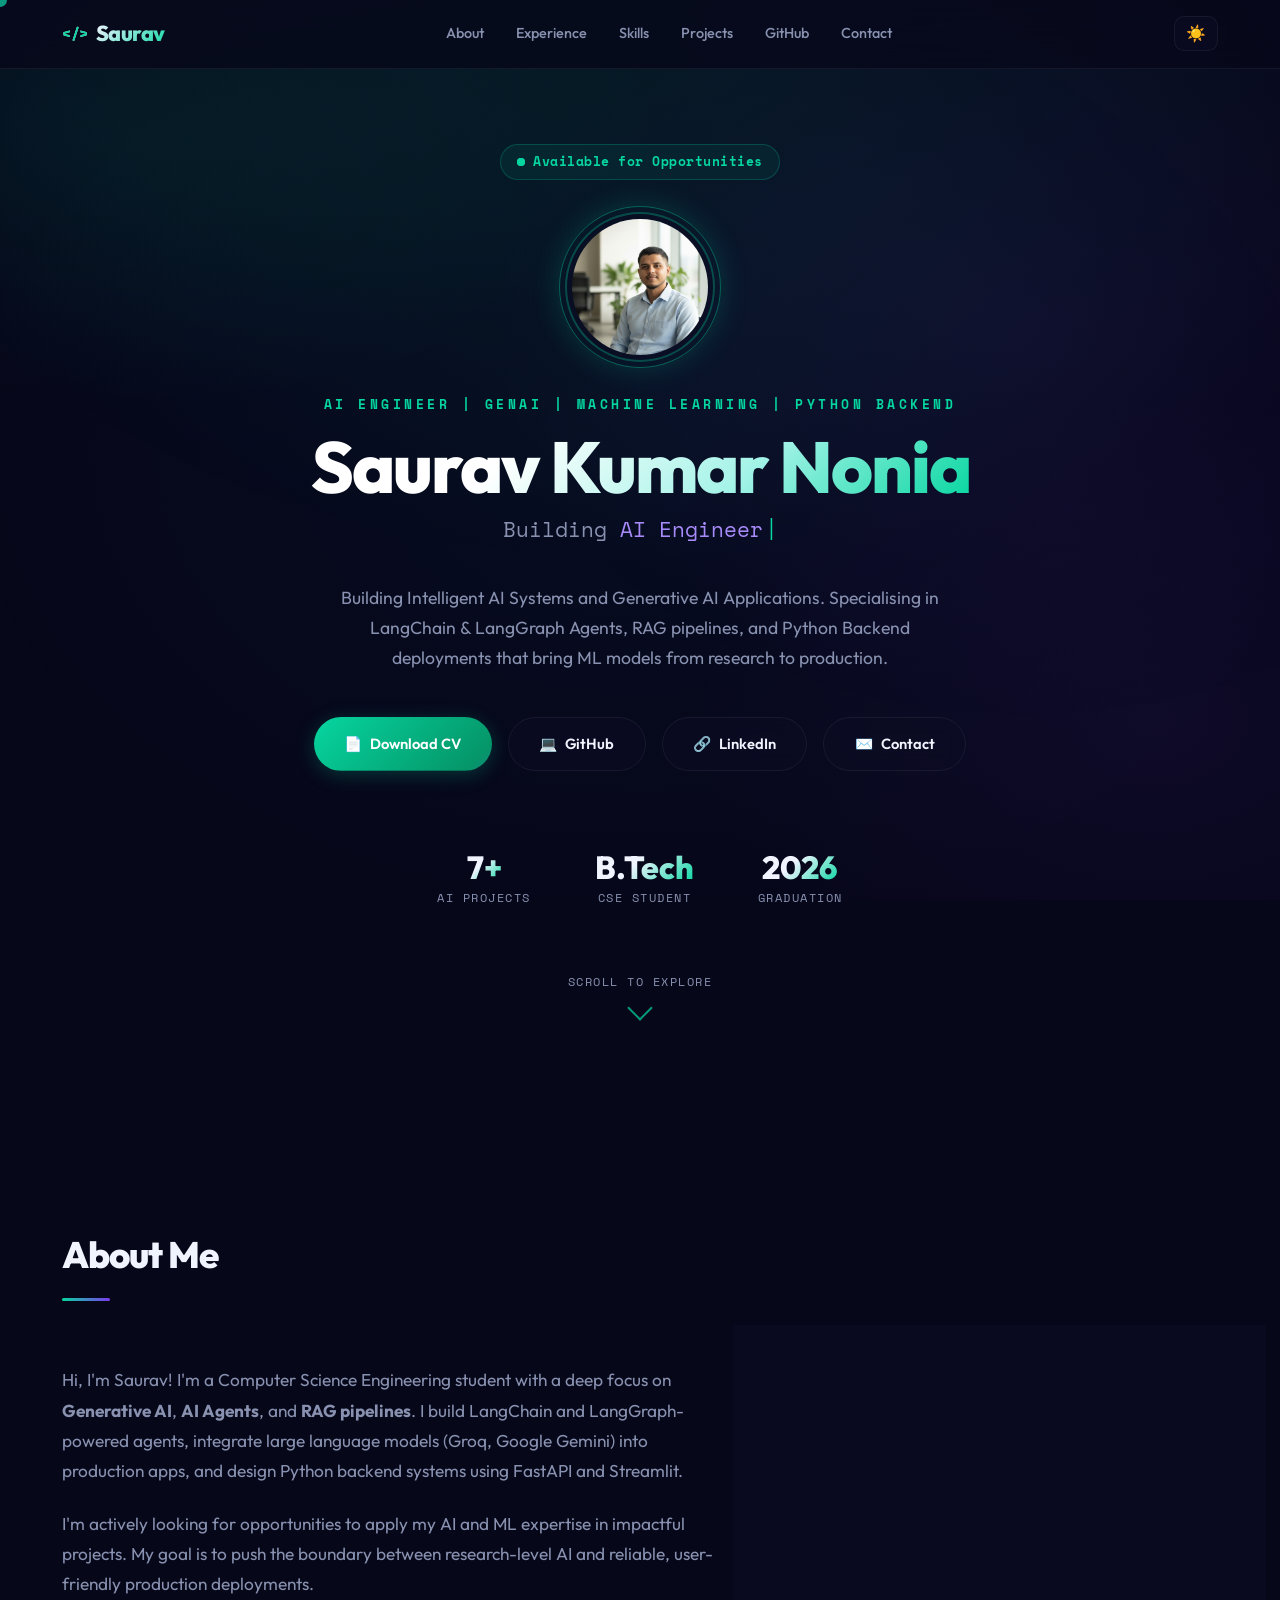
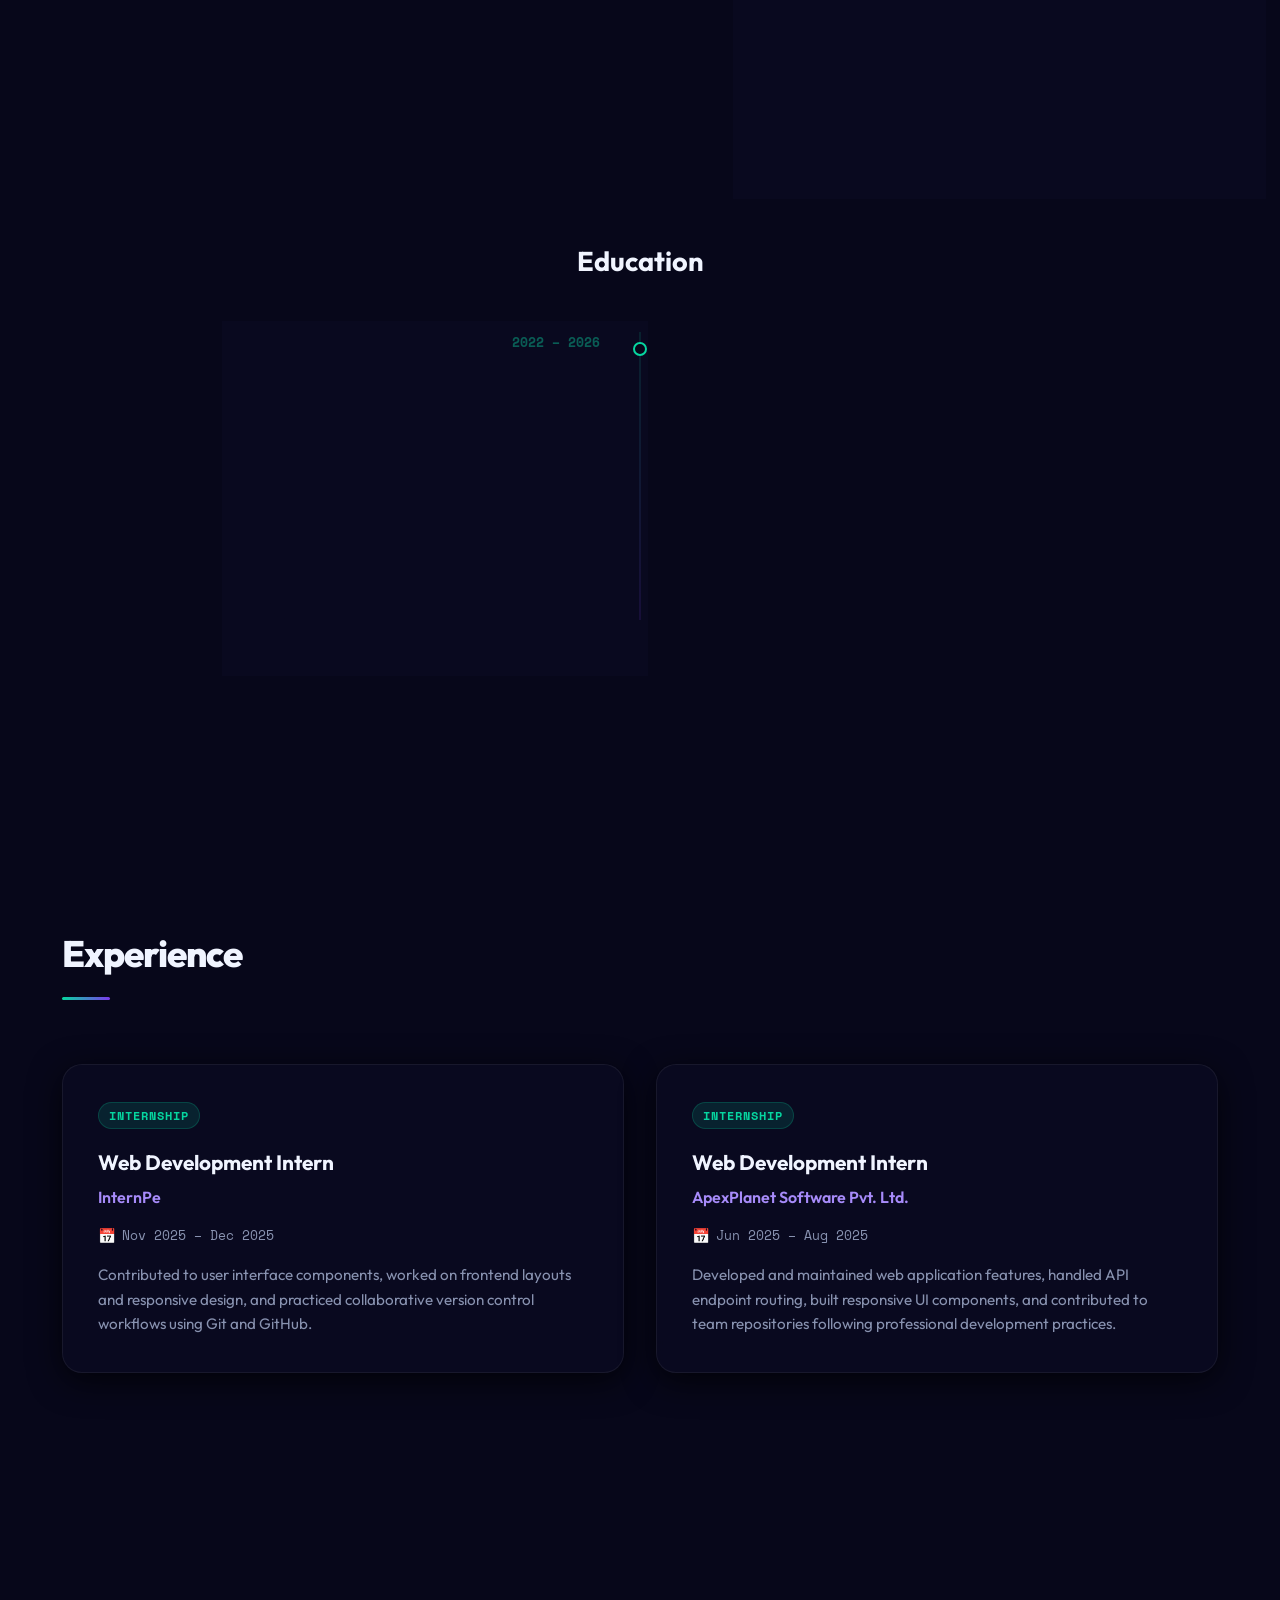
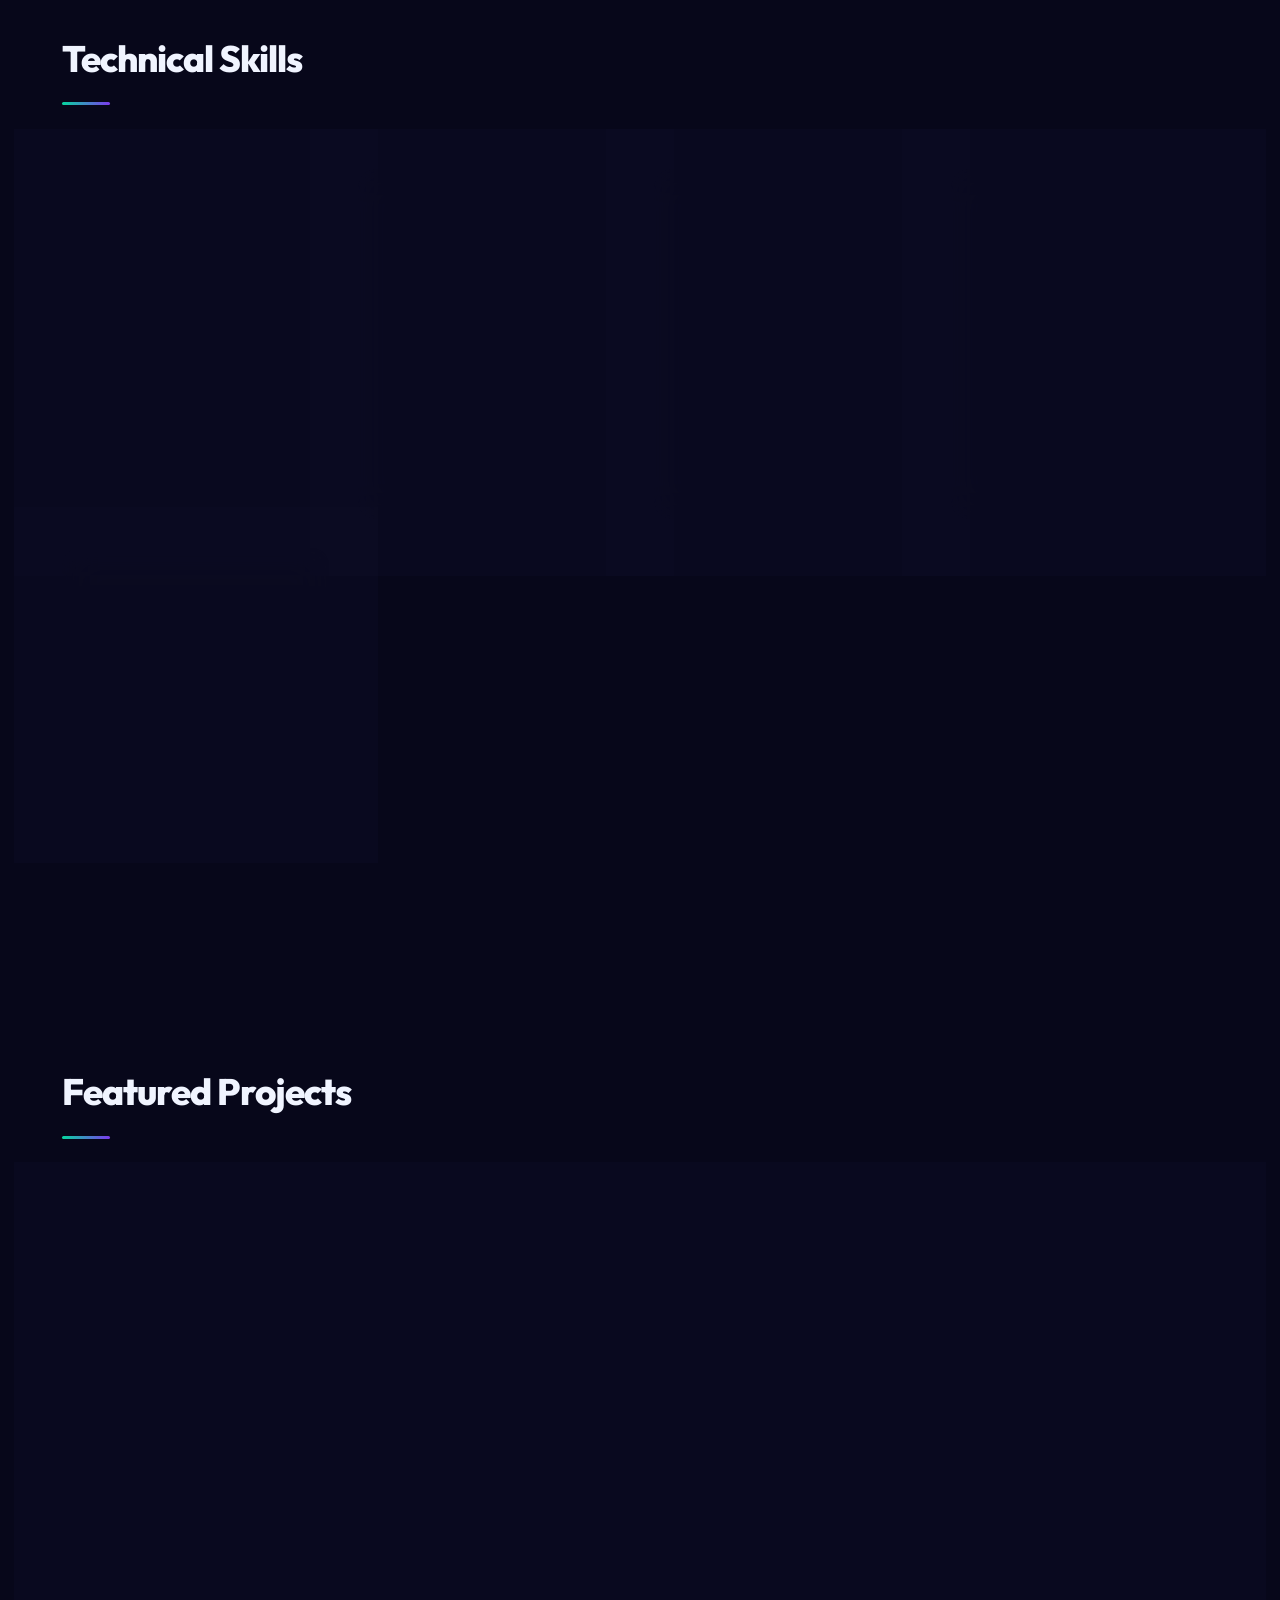
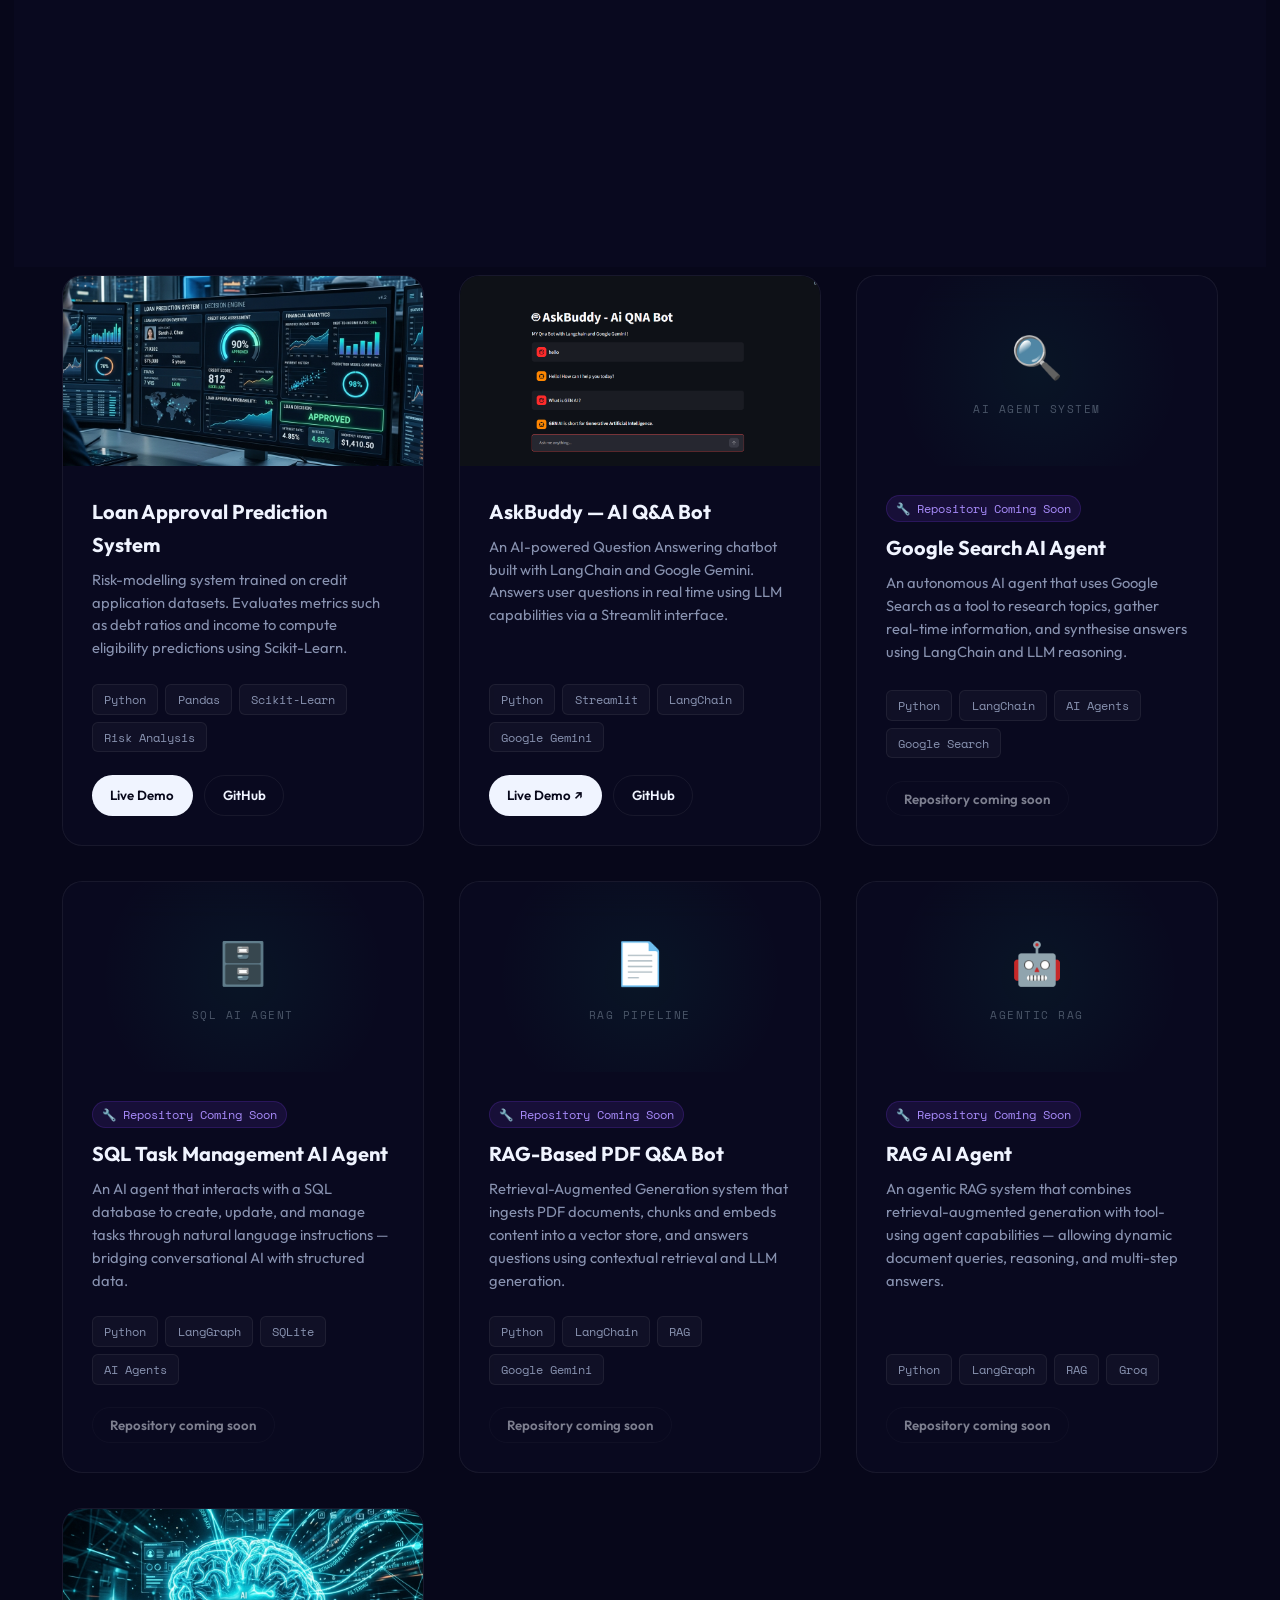
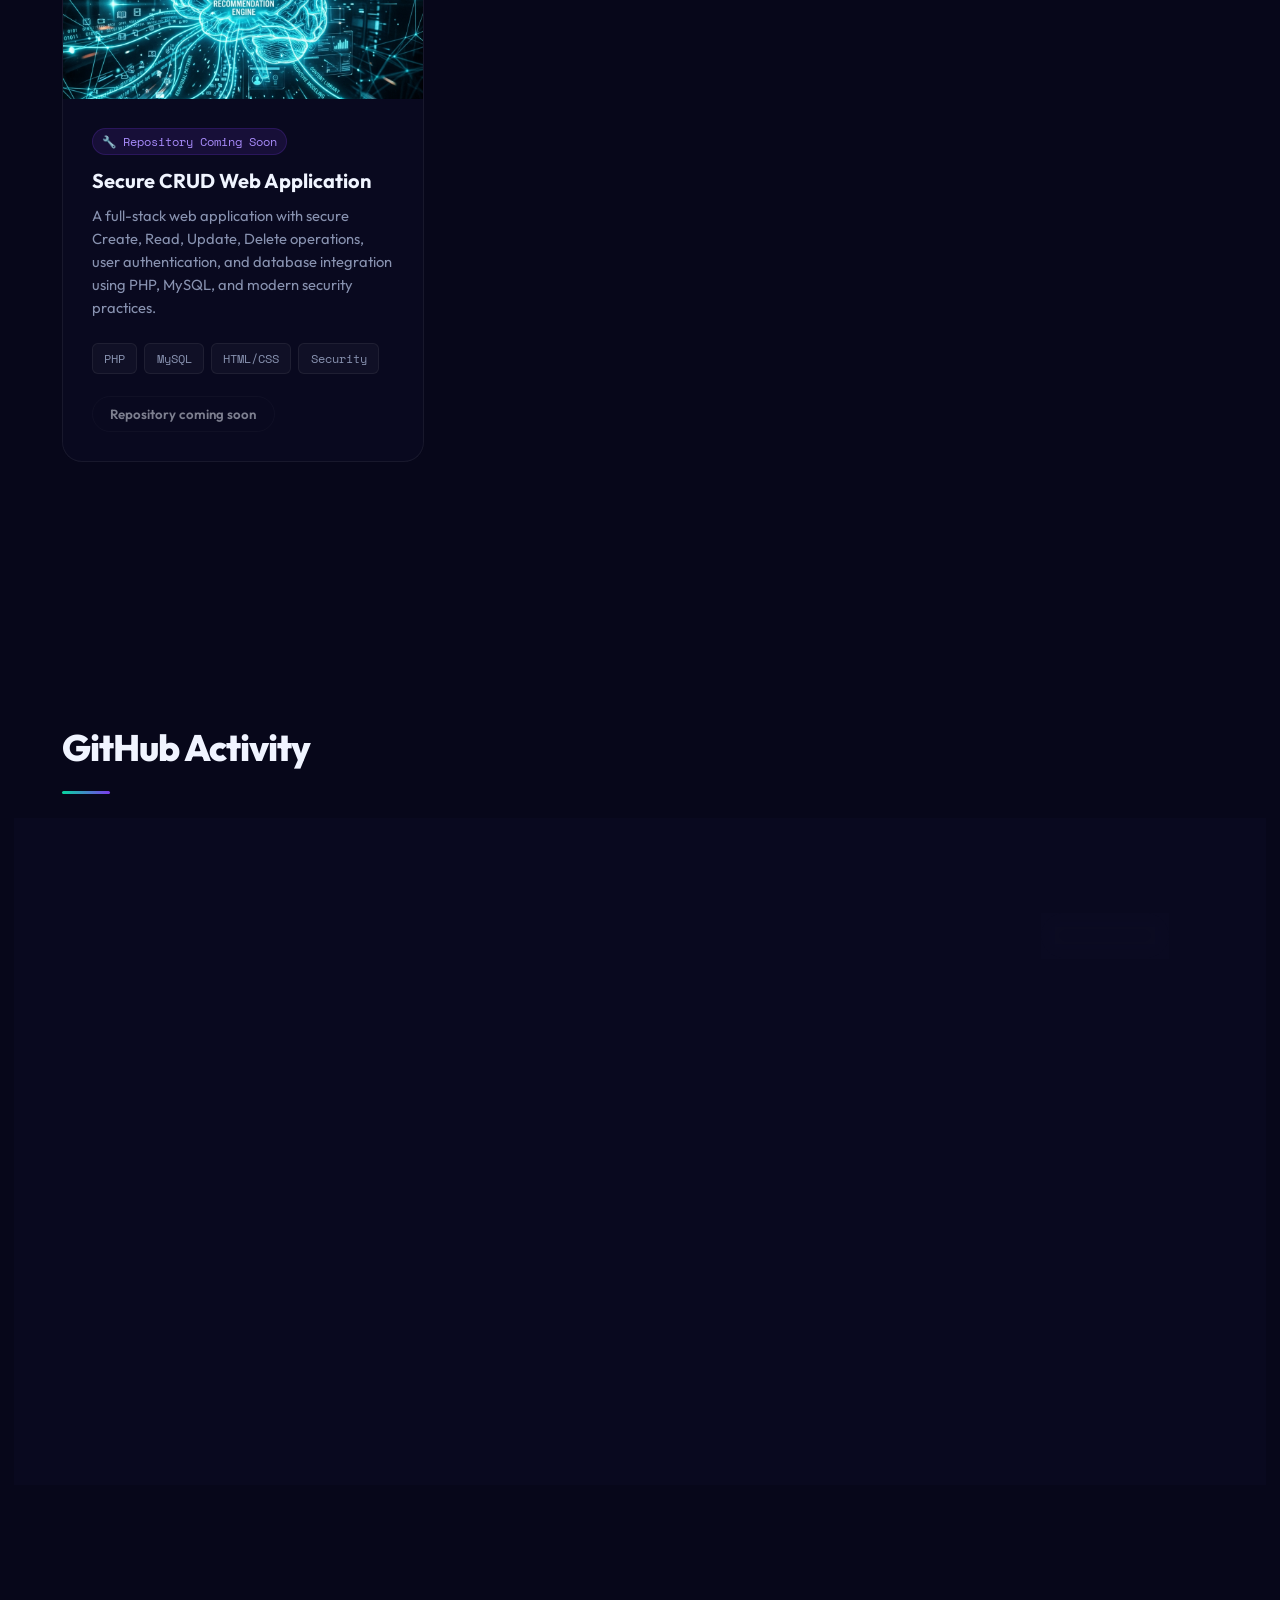
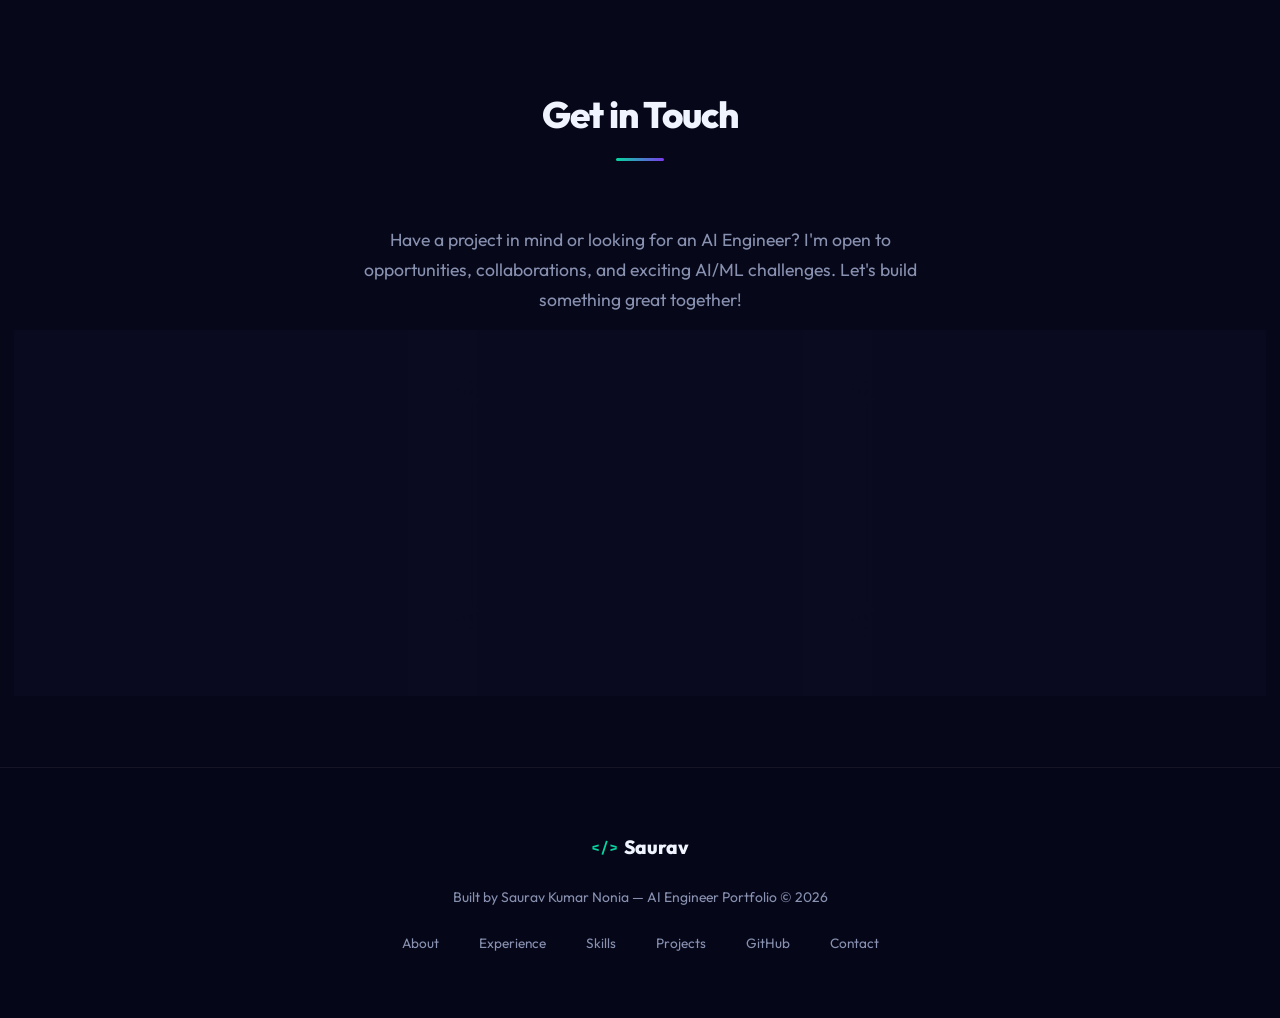
==== commit 8373a9c7: "Update location to Delhi India" ====
--- a/index.html
+++ b/index.html
@@ -206,7 +206,7 @@
         </div>
         <div class="info-item">
           <strong>Location</strong>
-          <span>India</span>
+          <span>Delhi,India</span>
         </div>
         <div class="info-item">
           <strong>Interests</strong>
